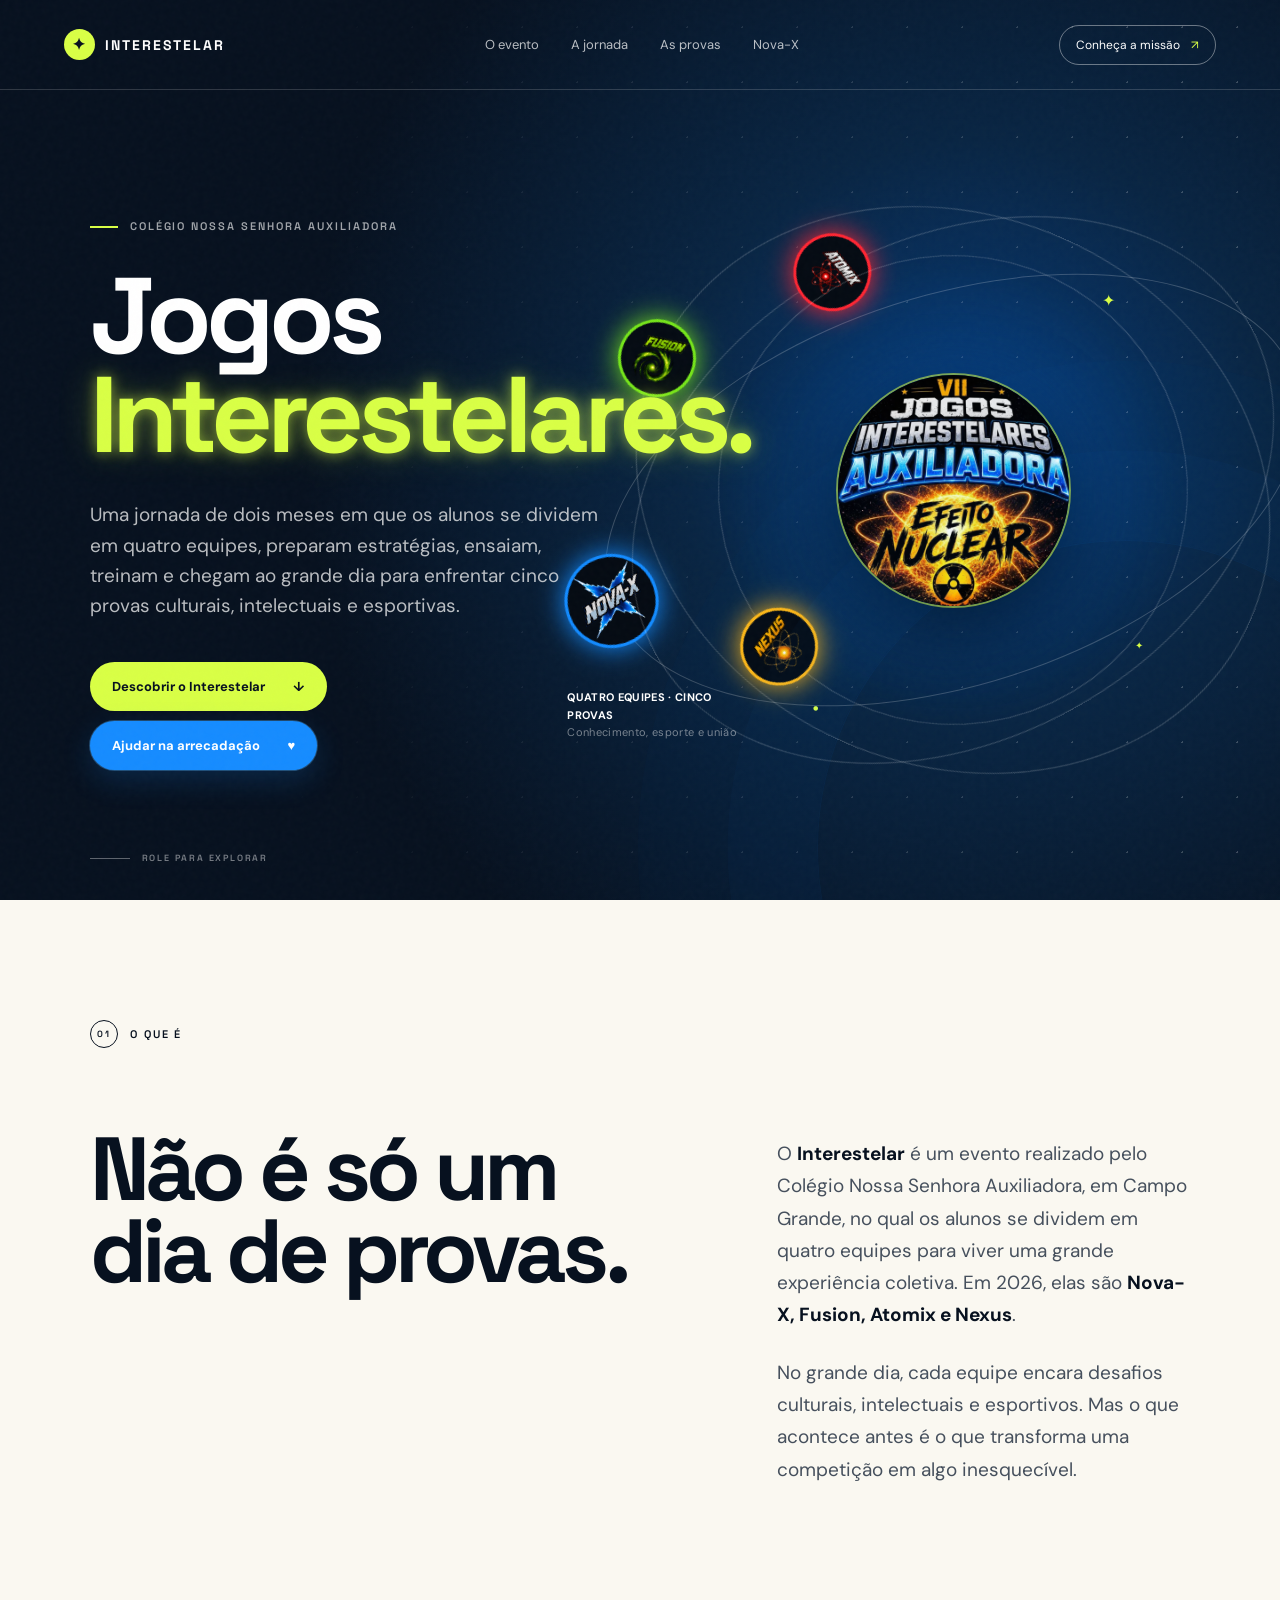
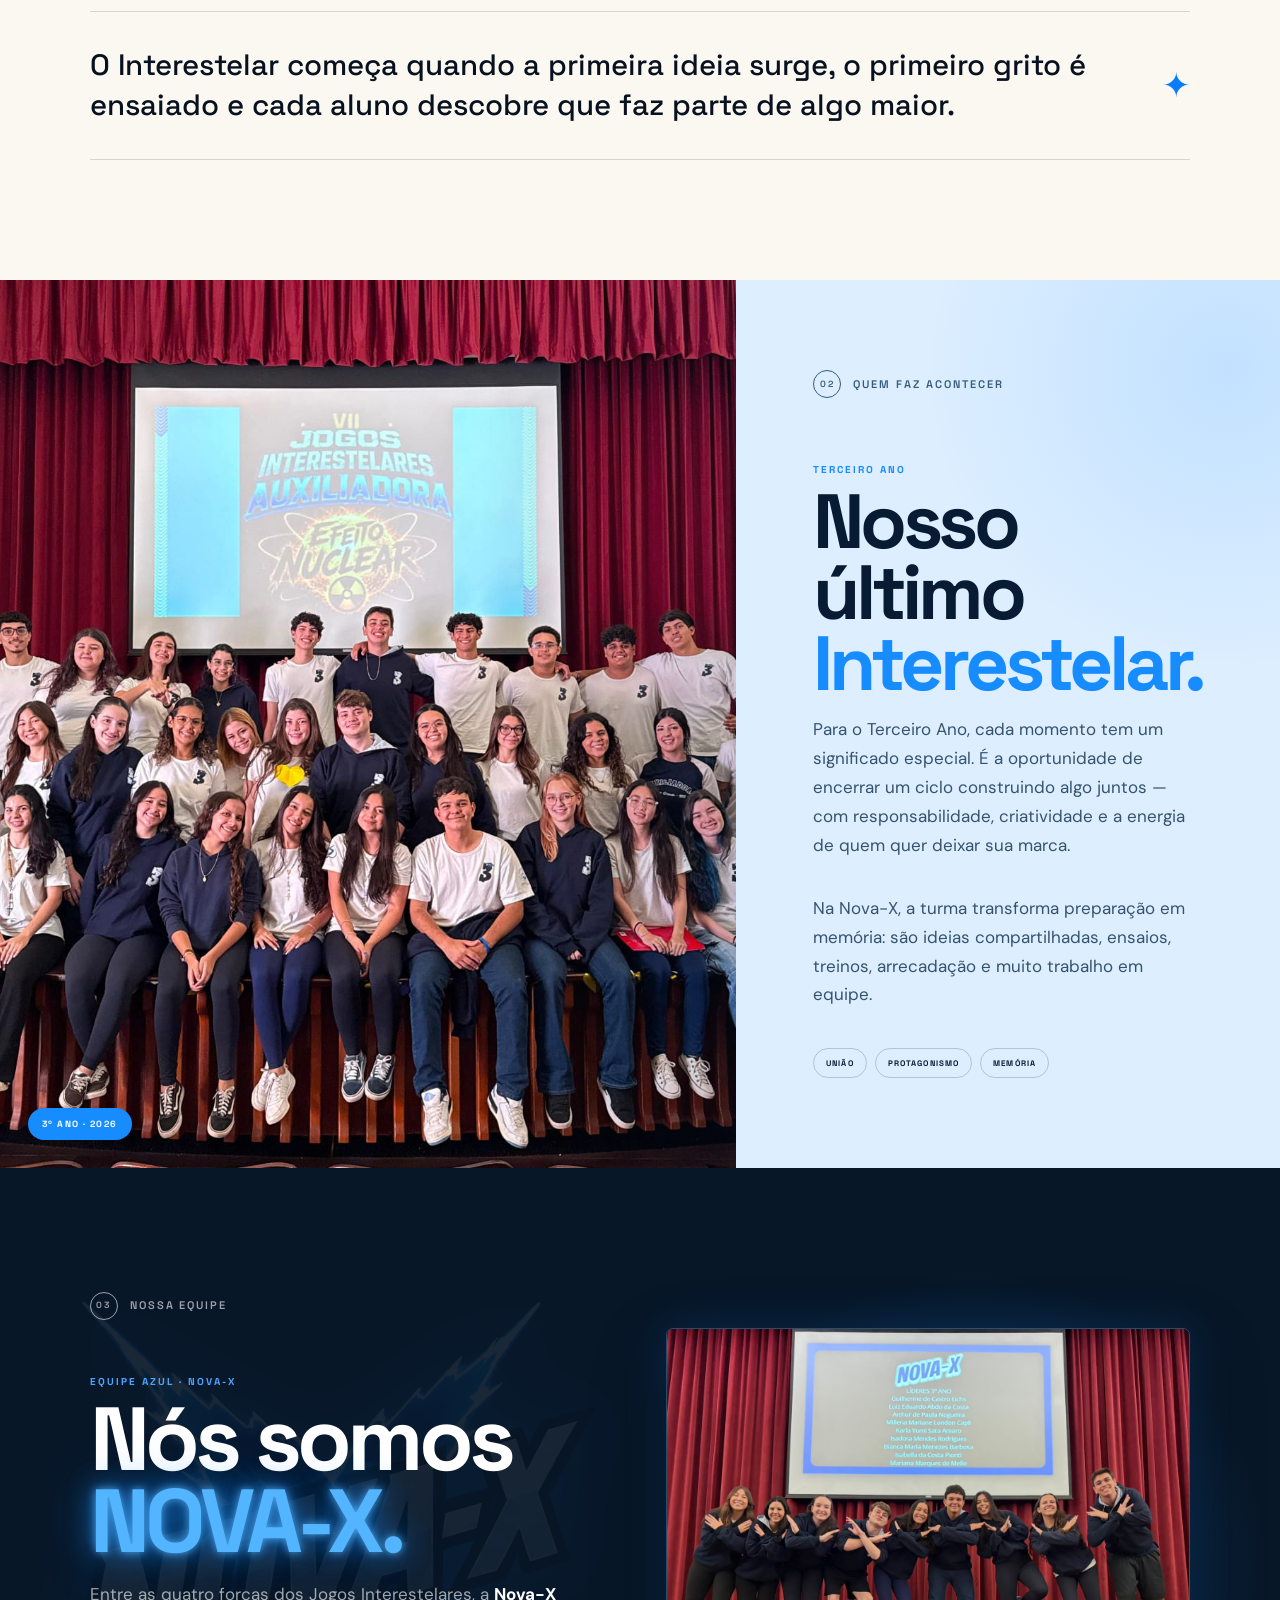
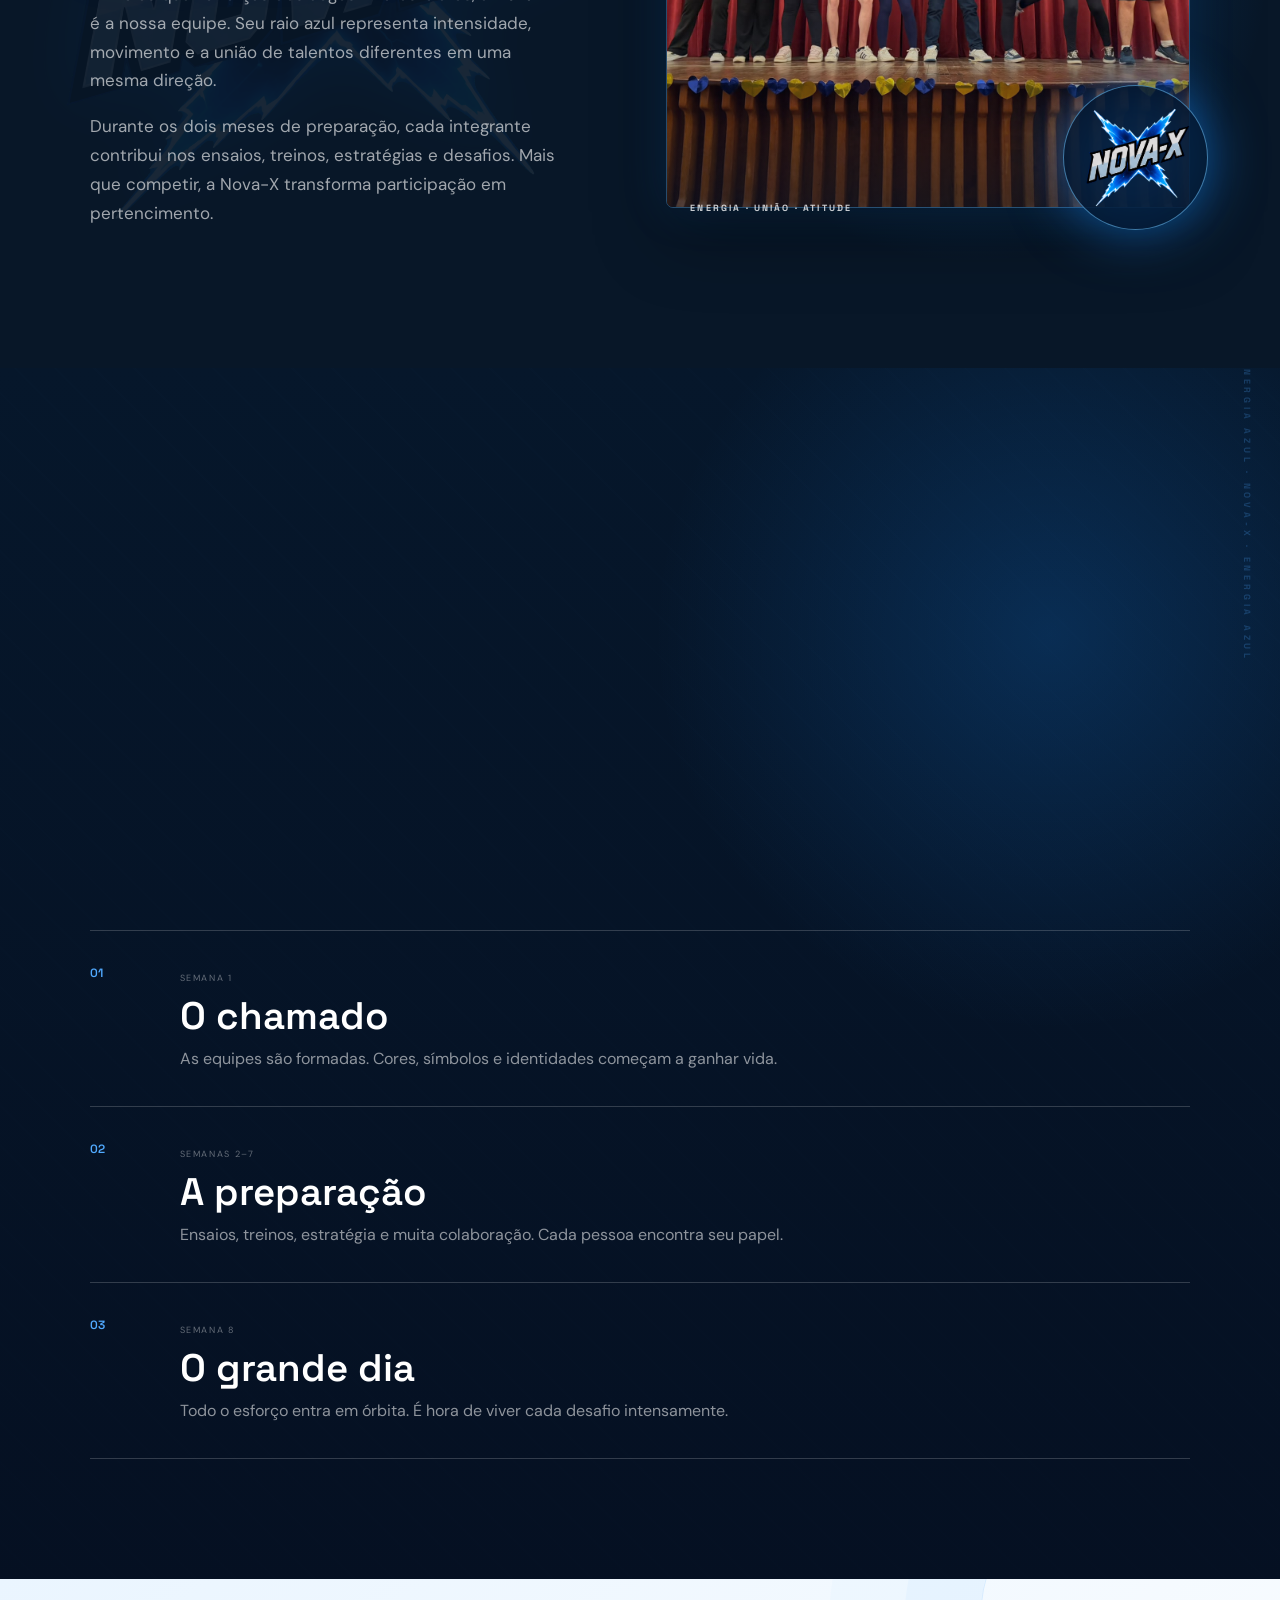
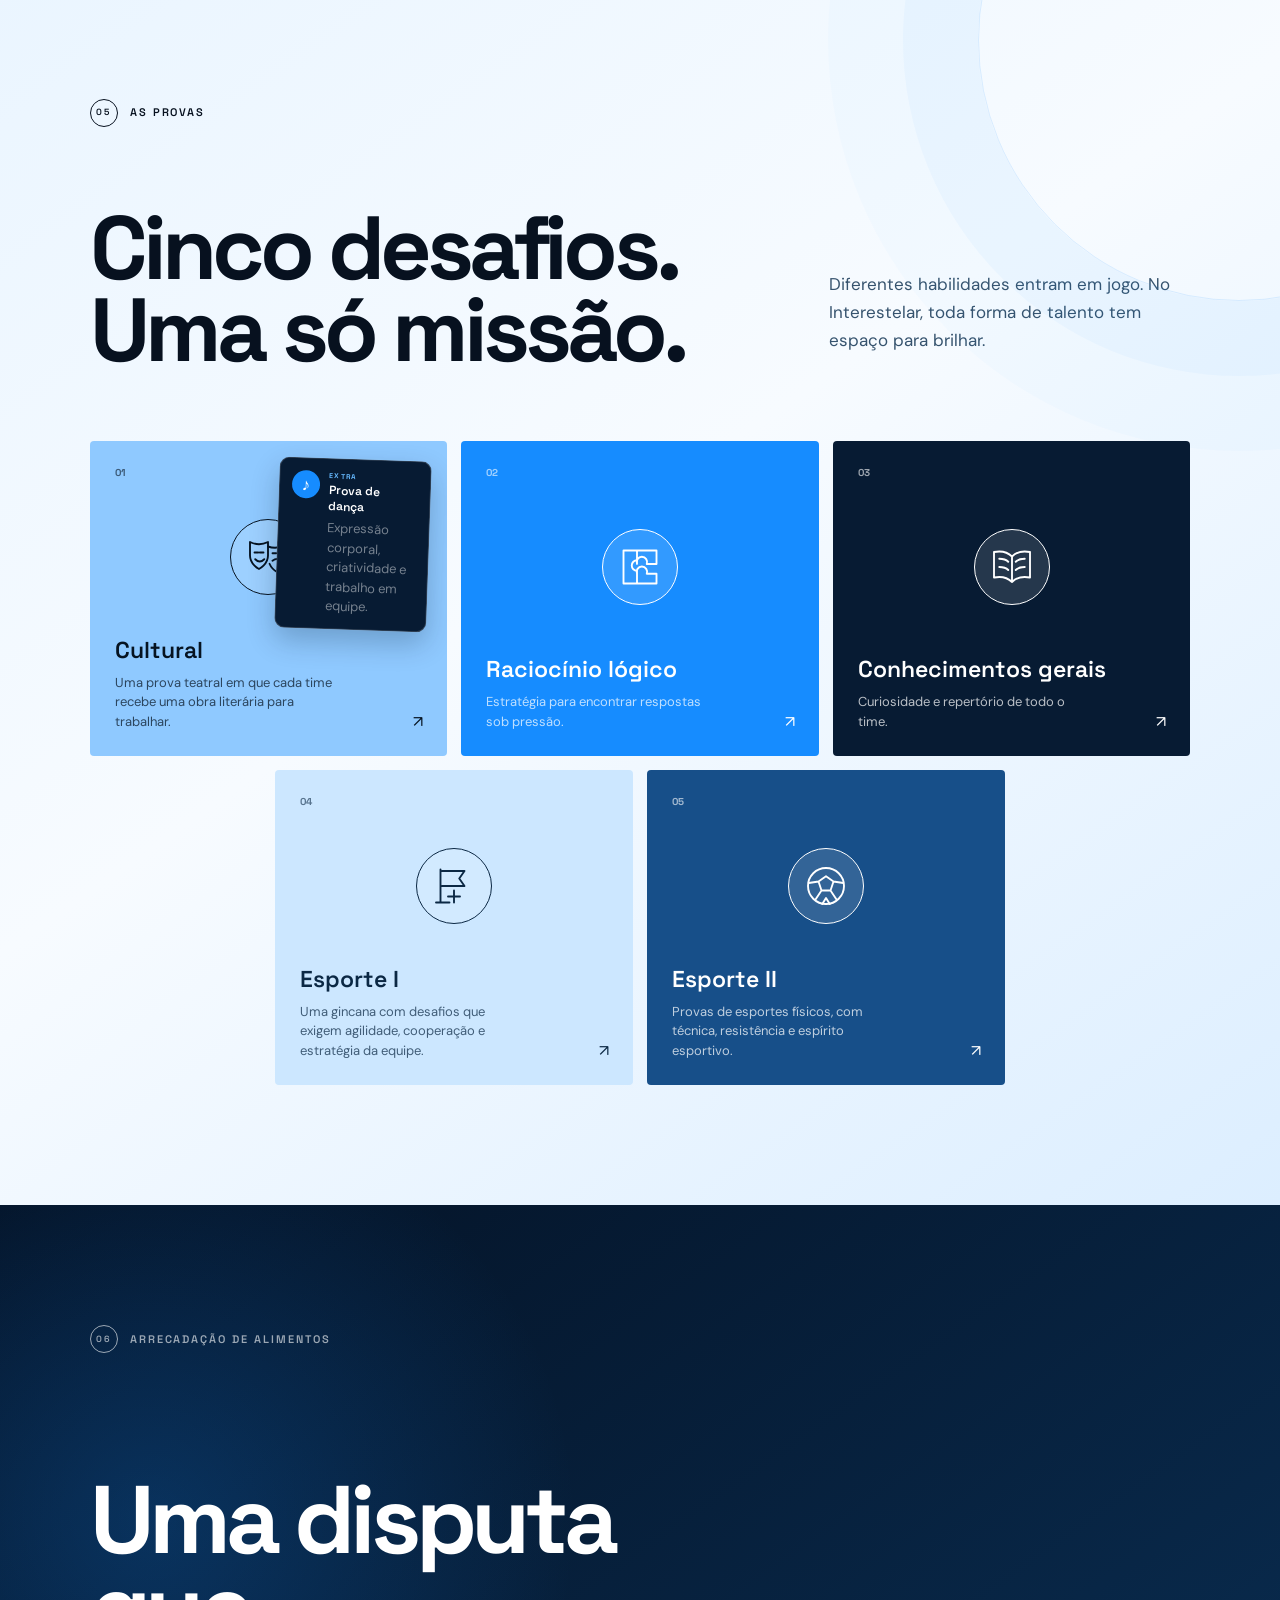
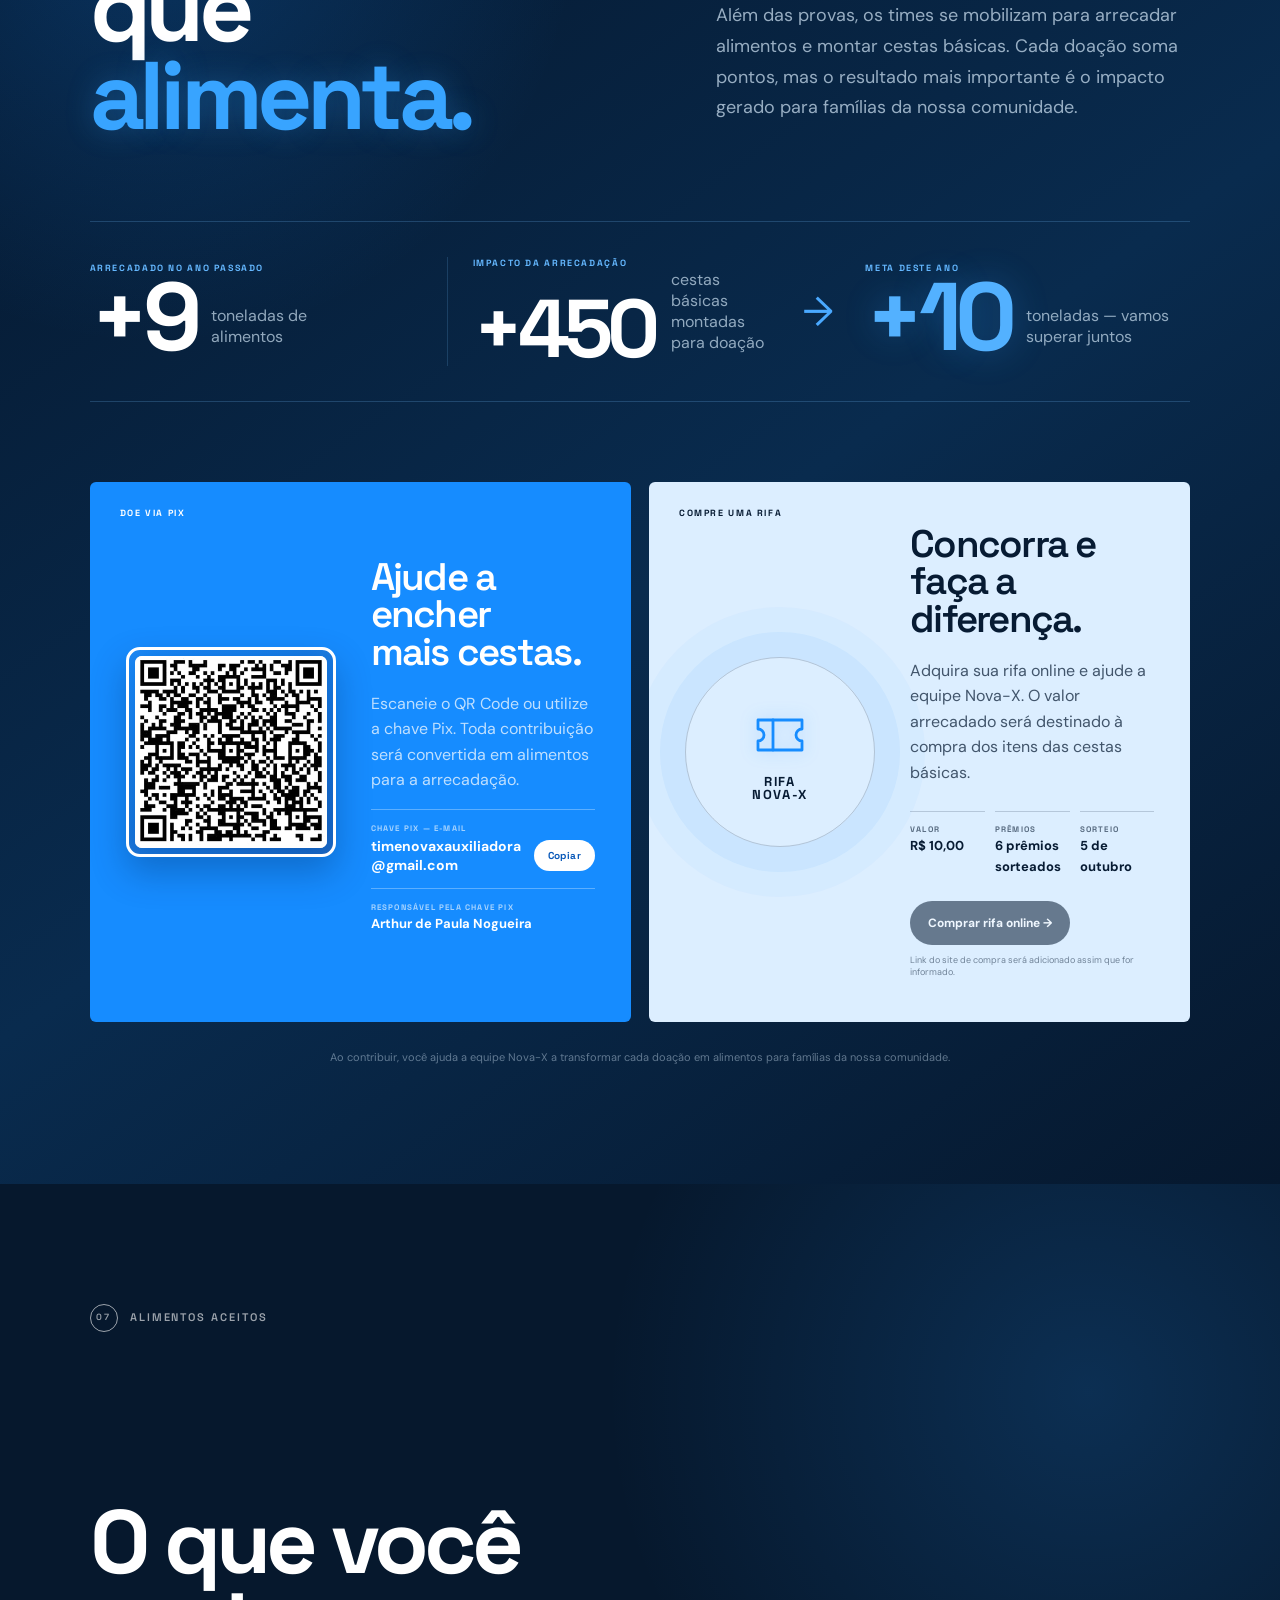
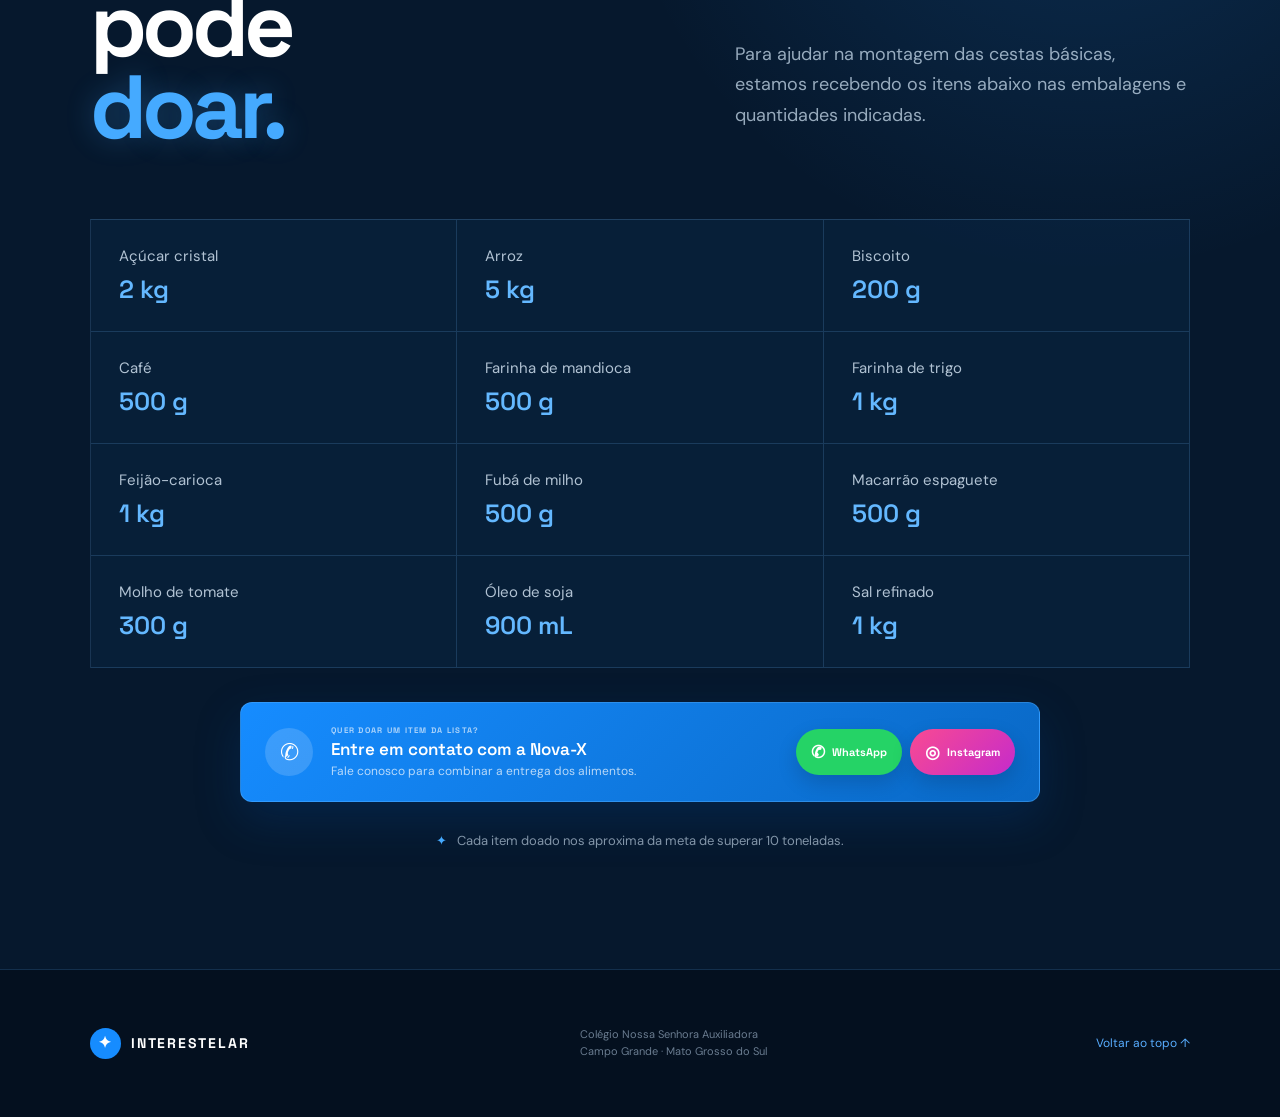
==== index.html @ 5f763f15 "Aplicar fundo cinza à imagem de compartilhamento Nova-X" ====
<!doctype html>
<html lang="pt-BR">
<head>
  <meta charset="UTF-8">
  <meta name="viewport" content="width=device-width, initial-scale=1.0">
  <meta name="theme-color" content="#07111f">
  <meta name="description" content="Conheça o Interestelar, a experiência que movimenta o Colégio Nossa Senhora Auxiliadora durante dois meses de preparação, união e desafios.">
  <meta property="og:type" content="website">
  <meta property="og:locale" content="pt_BR">
  <meta property="og:title" content="Interestelar — Mais que uma competição">
  <meta property="og:description" content="Conheça o Interestelar e acompanhe a equipe Nova-X nos Jogos Interestelares Auxiliadora.">
  <meta property="og:url" content="https://guilhermelichs-tech.github.io/interestelar/">
  <meta property="og:image" content="https://guilhermelichs-tech.github.io/interestelar/nova-x-share.png?v=20260814-39">
  <meta property="og:image:secure_url" content="https://guilhermelichs-tech.github.io/interestelar/nova-x-share.png?v=20260814-39">
  <meta property="og:image:type" content="image/png">
  <meta property="og:image:width" content="1254">
  <meta property="og:image:height" content="1254">
  <meta property="og:image:alt" content="Símbolo azul da equipe Nova-X">
  <meta name="twitter:card" content="summary">
  <meta name="twitter:title" content="Interestelar — Nova-X">
  <meta name="twitter:description" content="Conheça o Interestelar e acompanhe a equipe Nova-X.">
  <meta name="twitter:image" content="https://guilhermelichs-tech.github.io/interestelar/nova-x-share.png?v=20260814-39">
  <title>Interestelar — Mais que uma competição</title>
  <link rel="icon" type="image/png" href="nova-x-share.png?v=20260814-39">
  <link rel="apple-touch-icon" href="nova-x-share.png?v=20260814-39">
  <link rel="preconnect" href="https://fonts.googleapis.com">
  <link rel="preconnect" href="https://fonts.gstatic.com" crossorigin>
  <link href="https://fonts.googleapis.com/css2?family=DM+Sans:wght@400;500;600;700&family=Space+Grotesk:wght@500;600;700&display=swap" rel="stylesheet">
  <link rel="stylesheet" href="styles.css?v=20260814-37">
</head>
<body>
  <div class="noise" aria-hidden="true"></div>
  <header class="site-header">
    <a class="brand" href="#inicio" aria-label="Interestelar — início">
      <span class="brand-mark" aria-hidden="true">✦</span>
      <span>INTERESTELAR</span>
    </a>
    <nav aria-label="Navegação principal">
      <a href="#sobre">O evento</a>
      <a href="#jornada">A jornada</a>
      <a href="#provas">As provas</a>
      <a href="#nova-x">Nova-X</a>
    </nav>
    <a class="header-cta" href="#equipes">Conheça a missão <span>↗</span></a>
  </header>

  <main>
    <section class="hero" id="inicio">
      <div class="hero-copy reveal">
        <p class="eyebrow"><span></span> COLÉGIO NOSSA SENHORA AUXILIADORA</p>
        <h1>Jogos<br><em>Interestelares.</em></h1>
        <p class="hero-lead">Uma jornada de dois meses em que os alunos se dividem em quatro equipes, preparam estratégias, ensaiam, treinam e chegam ao grande dia para enfrentar cinco provas culturais, intelectuais e esportivas.</p>
        <div class="hero-actions">
          <div class="hero-buttons">
            <a class="button button-primary" href="#sobre">Descobrir o Interestelar <span>↓</span></a>
            <a class="button button-donation" href="#equipes">Ajudar na arrecadação <span>♥</span></a>
          </div>
          <p><strong>QUATRO EQUIPES · CINCO PROVAS</strong><br>Conhecimento, esporte e união</p>
        </div>
      </div>

      <div class="hero-visual reveal" aria-label="Logo dos VII Jogos Interestelares e símbolo da equipe Nova-X">
        <div class="logo-halo"></div>
        <div class="team-orbit-line orbit-a"><span class="orbit-team orbit-nova"><img src="nova-x-emblem.png" alt="Nova-X"></span></div>
        <div class="team-orbit-line orbit-b"><span class="orbit-team orbit-fusion"><img src="fusion-emblem.png" alt="Fusion"></span></div>
        <div class="team-orbit-line orbit-c"><span class="orbit-team orbit-atomix"><img src="atomix-emblem.png" alt="Atomix"></span></div>
        <div class="team-orbit-line orbit-d"><span class="orbit-team orbit-nexus"><img src="nexus-emblem.png" alt="Nexus"></span></div>
        <img class="official-logo" src="logo-interestelar-2026.png" alt="VII Jogos Interestelares Auxiliadora — Efeito Nuclear">
        <span class="spark spark-a">✦</span><span class="spark spark-b">·</span><span class="spark spark-c">✦</span>
      </div>

      <div class="scroll-note" aria-hidden="true"><span></span> ROLE PARA EXPLORAR</div>
    </section>

    <section class="intro section" id="sobre">
      <div class="section-kicker reveal"><span>01</span> O QUE É</div>
      <div class="intro-grid">
        <h2 class="reveal">Não é só um<br>dia de provas.</h2>
        <div class="intro-copy reveal">
          <p>O <strong>Interestelar</strong> é um evento realizado pelo Colégio Nossa Senhora Auxiliadora, em Campo Grande, no qual os alunos se dividem em quatro equipes para viver uma grande experiência coletiva. Em 2026, elas são <strong>Nova-X, Fusion, Atomix e Nexus</strong>.</p>
          <p>No grande dia, cada equipe encara desafios culturais, intelectuais e esportivos. Mas o que acontece antes é o que transforma uma competição em algo inesquecível.</p>
        </div>
      </div>
      <div class="manifesto reveal">
        <p>O Interestelar começa quando a primeira ideia surge, o primeiro grito é ensaiado e cada aluno descobre que faz parte de algo maior.</p>
        <span>✦</span>
      </div>
    </section>

    <section class="senior-class" id="terceiro-ano">
      <div class="class-photo reveal">
        <img src="terceiro-ano-interestelar.png" alt="Turma do Terceiro Ano reunida no lançamento dos VII Jogos Interestelares">
        <span class="photo-index">3º ANO · 2026</span>
      </div>
      <div class="class-copy reveal">
        <div class="section-kicker"><span>02</span> QUEM FAZ ACONTECER</div>
        <p class="class-label">TERCEIRO ANO</p>
        <h2>Nosso último<br><em>Interestelar.</em></h2>
        <p>Para o Terceiro Ano, cada momento tem um significado especial. É a oportunidade de encerrar um ciclo construindo algo juntos — com responsabilidade, criatividade e a energia de quem quer deixar sua marca.</p>
        <p>Na Nova-X, a turma transforma preparação em memória: são ideias compartilhadas, ensaios, treinos, arrecadação e muito trabalho em equipe.</p>
        <div class="class-values"><span>UNIÃO</span><span>PROTAGONISMO</span><span>MEMÓRIA</span></div>
      </div>
    </section>

    <section class="nova-feature section" id="nova-x">
      <div class="nova-feature-copy reveal">
        <div class="section-kicker light"><span>03</span> NOSSA EQUIPE</div>
        <p class="nova-label">EQUIPE AZUL · NOVA-X</p>
        <h2>Nós somos<br><em>NOVA-X.</em></h2>
        <p>Entre as quatro forças dos Jogos Interestelares, a <strong>Nova-X</strong> é a nossa equipe. Seu raio azul representa intensidade, movimento e a união de talentos diferentes em uma mesma direção.</p>
        <p>Durante os dois meses de preparação, cada integrante contribui nos ensaios, treinos, estratégias e desafios. Mais que competir, a Nova-X transforma participação em pertencimento.</p>
      </div>
      <div class="nova-feature-art reveal" aria-label="Líderes da equipe Nova-X">
        <div class="nova-team-photo">
          <img src="nova-x-lideres.png" alt="Líderes do Terceiro Ano da equipe Nova-X reunidos no palco">
        </div>
        <img class="nova-photo-emblem" src="nova-x-emblem.png" alt="Emblema da Nova-X">
        <span>ENERGIA · UNIÃO · ATITUDE</span>
      </div>
    </section>

    <section class="journey section" id="jornada">
      <div class="section-kicker light reveal"><span>04</span> A JORNADA</div>
      <div class="journey-head reveal">
        <h2>Dois meses.<br><em>Mil possibilidades.</em></h2>
        <p>A preparação é parte da experiência. Cada etapa aproxima a equipe, revela talentos e constrói a energia que toma conta do colégio.</p>
      </div>
      <div class="timeline reveal">
        <article>
          <span class="timeline-number">01</span>
          <div><small>SEMANA 1</small><h3>O chamado</h3><p>As equipes são formadas. Cores, símbolos e identidades começam a ganhar vida.</p></div>
        </article>
        <article>
          <span class="timeline-number">02</span>
          <div><small>SEMANAS 2–7</small><h3>A preparação</h3><p>Ensaios, treinos, estratégia e muita colaboração. Cada pessoa encontra seu papel.</p></div>
        </article>
        <article>
          <span class="timeline-number">03</span>
          <div><small>SEMANA 8</small><h3>O grande dia</h3><p>Todo o esforço entra em órbita. É hora de viver cada desafio intensamente.</p></div>
        </article>
      </div>
    </section>

    <section class="challenges section" id="provas">
      <div class="section-kicker reveal"><span>05</span> AS PROVAS</div>
      <div class="challenges-head reveal">
        <h2>Cinco desafios.<br>Uma só missão.</h2>
        <p>Diferentes habilidades entram em jogo. No Interestelar, toda forma de talento tem espaço para brilhar.</p>
      </div>
      <div class="challenge-grid">
        <article class="challenge-card card-cultural reveal"><span class="card-index">01</span><div class="dance-pop"><span aria-hidden="true">♪</span><div><small>EXTRA</small><strong>Prova de dança</strong><p>Expressão corporal, criatividade e trabalho em equipe.</p></div></div><div class="card-icon" aria-hidden="true"><svg viewBox="0 0 64 64"><path d="M8 12c8 4 16 4 24 0v18c0 12-12 18-12 18S8 42 8 30V12Z"/><path d="M32 18c8 3 16 2 24-2v18c0 12-12 18-12 18s-7-4-10-11"/><path d="M14 26h5m7 0h-5m-6 9c4 4 8 4 12 0m11-8h5m7-2h-5m-7 12c4-3 8-3 12 0"/></svg></div><h3>Cultural</h3><p>Uma prova teatral em que cada time recebe uma obra literária para trabalhar.</p><span class="card-arrow">↗</span></article>
        <article class="challenge-card card-logic reveal"><span class="card-index">02</span><div class="card-icon" aria-hidden="true"><svg viewBox="0 0 64 64"><path d="M10 10h18v13a7 7 0 1 0 0 14v17H10V10Zm18 0h26v18H41a7 7 0 1 0-13 0V10Zm0 44V41a7 7 0 1 1 13 0h13v13H28Z"/></svg></div><h3>Raciocínio lógico</h3><p>Estratégia para encontrar respostas sob pressão.</p><span class="card-arrow">↗</span></article>
        <article class="challenge-card card-knowledge reveal"><span class="card-index">03</span><div class="card-icon" aria-hidden="true"><svg viewBox="0 0 64 64"><path d="M8 12c10-2 18 0 24 6v34c-6-6-14-8-24-6V12Zm48 0c-10-2-18 0-24 6v34c6-6 14-8 24-6V12Z"/><path d="M15 21c5 0 9 1 12 4m-12 7c5 0 9 1 12 4m22-15c-5 0-9 1-12 4m12 7c-5 0-9 1-12 4"/></svg></div><h3>Conhecimentos gerais</h3><p>Curiosidade e repertório de todo o time.</p><span class="card-arrow">↗</span></article>
        <article class="challenge-card card-sport reveal"><span class="card-index">04</span><div class="card-icon" aria-hidden="true"><svg viewBox="0 0 64 64"><path d="M14 54V10m2 2h30l-7 10 7 10H16M8 54h18"/><path d="M32 38v16m-8-8h16"/></svg></div><h3>Esporte I</h3><p>Uma gincana com desafios que exigem agilidade, cooperação e estratégia da equipe.</p><span class="card-arrow">↗</span></article>
        <article class="challenge-card card-sport-two reveal"><span class="card-index">05</span><div class="card-icon" aria-hidden="true"><svg viewBox="0 0 64 64"><circle cx="32" cy="32" r="24"/><path d="m32 19 10 7-4 12H26l-4-12 10-7Zm-23 9 13-2m20 0 13 2M18 50l8-12m20 12-8-12M27 56l5-8 5 8"/></svg></div><h3>Esporte II</h3><p>Provas de esportes físicos, com técnica, resistência e espírito esportivo.</p><span class="card-arrow">↗</span></article>
      </div>
    </section>

    <section class="donation section" id="equipes">
      <div class="donation-intro reveal">
        <div class="section-kicker light"><span>06</span> ARRECADAÇÃO DE ALIMENTOS</div>
        <h2>Uma disputa<br>que <em>alimenta.</em></h2>
        <p>Além das provas, os times se mobilizam para arrecadar alimentos e montar cestas básicas. Cada doação soma pontos, mas o resultado mais importante é o impacto gerado para famílias da nossa comunidade.</p>
      </div>
      <div class="impact-numbers reveal">
        <article><small>ARRECADADO NO ANO PASSADO</small><strong>+9</strong><span>toneladas de alimentos</span></article>
        <article class="basket-stat"><small>IMPACTO DA ARRECADAÇÃO</small><strong>+450</strong><span>cestas básicas montadas para doação</span></article>
        <div class="impact-arrow">→</div>
        <article class="goal-card"><small>META DESTE ANO</small><strong>+10</strong><span>toneladas — vamos superar juntos</span></article>
      </div>
      <div class="donation-actions">
        <article class="donate-card reveal">
          <div class="action-tag">DOE VIA PIX</div>
          <div class="qr-code-frame" aria-label="QR Code Pix da equipe Nova-X"><div class="qr-code-inner"><img src="qr-code-pix.png?v=20260814-37" alt="QR Code Pix para contribuir com a arrecadação da equipe Nova-X"></div></div>
          <div class="action-copy"><h3>Ajude a encher<br>mais cestas.</h3><p>Escaneie o QR Code ou utilize a chave Pix. Toda contribuição será convertida em alimentos para a arrecadação.</p><div class="data-placeholder pix-key"><small>CHAVE PIX — E-MAIL</small><div class="pix-key-row"><strong>timenovaxauxiliadora@gmail.com</strong><button class="copy-pix-button" type="button" data-pix="timenovaxauxiliadora@gmail.com" aria-label="Copiar chave Pix">Copiar</button></div></div><div class="data-placeholder"><small>RESPONSÁVEL PELA CHAVE PIX</small><strong>Arthur de Paula Nogueira</strong></div></div>
        </article>
        <article class="raffle-card reveal">
          <div class="action-tag">COMPRE UMA RIFA</div>
          <div class="raffle-symbol" aria-label="Ticket da rifa Nova-X"><svg viewBox="0 0 64 64" aria-hidden="true"><path d="M10 17h44v9a6 6 0 0 0 0 12v9H10v-9a6 6 0 0 0 0-12v-9Z"/><path d="M25 17v30m0-23v5m0 6v5"/></svg><span>RIFA<br>NOVA-X</span></div>
          <div class="action-copy"><h3>Concorra e<br>faça a diferença.</h3><p>Adquira sua rifa online e ajude a equipe Nova-X. O valor arrecadado será destinado à compra dos itens das cestas básicas.</p><div class="raffle-details"><div><small>VALOR</small><strong>R$ 10,00</strong></div><div><small>PRÊMIOS</small><strong>6 prêmios sorteados</strong></div><div><small>SORTEIO</small><strong>5 de outubro</strong></div></div><a class="raffle-button" href="#" aria-disabled="true">Comprar rifa online →</a><small class="raffle-link-note">Link do site de compra será adicionado assim que for informado.</small></div>
        </article>
      </div>
      <p class="donation-note reveal">Ao contribuir, você ajuda a equipe Nova-X a transformar cada doação em alimentos para famílias da nossa comunidade.</p>
    </section>

    <section class="accepted-foods section" id="alimentos-aceitos">
      <div class="foods-heading reveal">
        <div class="section-kicker light"><span>07</span> ALIMENTOS ACEITOS</div>
        <h2>O que você pode<br><em>doar.</em></h2>
        <p>Para ajudar na montagem das cestas básicas, estamos recebendo os itens abaixo nas embalagens e quantidades indicadas.</p>
      </div>
      <div class="foods-list reveal" aria-label="Lista de alimentos aceitos para doação">
        <div><span>Açúcar cristal</span><strong>2 kg</strong></div>
        <div><span>Arroz</span><strong>5 kg</strong></div>
        <div><span>Biscoito</span><strong>200 g</strong></div>
        <div><span>Café</span><strong>500 g</strong></div>
        <div><span>Farinha de mandioca</span><strong>500 g</strong></div>
        <div><span>Farinha de trigo</span><strong>1 kg</strong></div>
        <div><span>Feijão-carioca</span><strong>1 kg</strong></div>
        <div><span>Fubá de milho</span><strong>500 g</strong></div>
        <div><span>Macarrão espaguete</span><strong>500 g</strong></div>
        <div><span>Molho de tomate</span><strong>300 g</strong></div>
        <div><span>Óleo de soja</span><strong>900 mL</strong></div>
        <div><span>Sal refinado</span><strong>1 kg</strong></div>
      </div>
      <aside class="food-contact-pop reveal" aria-label="Contato para doação de alimentos">
        <span class="contact-icon" aria-hidden="true">✆</span>
        <div>
          <small>QUER DOAR UM ITEM DA LISTA?</small>
          <strong>Entre em contato com a Nova-X</strong>
          <p>Fale conosco para combinar a entrega dos alimentos.</p>
        </div>
        <div class="food-contact-buttons">
          <a class="contact-button contact-whatsapp" href="https://wa.me/5567992471088?text=Ol%C3%A1%21%20Gostaria%20de%20combinar%20a%20entrega%20de%20alimentos%20para%20a%20arrecada%C3%A7%C3%A3o%20da%20equipe%20Nova-X." target="_blank" rel="noopener"><span>✆</span> WhatsApp</a>
          <a class="contact-button contact-instagram" href="https://www.instagram.com/time.novax/" target="_blank" rel="noopener"><span>◎</span> Instagram</a>
        </div>
      </aside>
      <p class="foods-note reveal"><span>✦</span> Cada item doado nos aproxima da meta de superar 10 toneladas.</p>
    </section>
  </main>

  <footer>
    <a class="brand" href="#inicio"><span class="brand-mark">✦</span><span>INTERESTELAR</span></a>
    <p>Colégio Nossa Senhora Auxiliadora<br>Campo Grande · Mato Grosso do Sul</p>
    <a href="#inicio">Voltar ao topo ↑</a>
  </footer>

  <script src="script.js?v=20260814-5"></script>
</body>
</html>
---- styles.css ----
:root {
  --ink: #07111f;
  --cream: #f3f0e7;
  --paper: #faf8f1;
  --lime: #d9ff45;
  --blue: #087cff;
  --red: #ff5b4c;
  --violet: #a36cff;
  --line: rgba(7, 17, 31, .15);
}
* { box-sizing: border-box; }
html { scroll-behavior: smooth; }
body { margin: 0; background: var(--paper); color: var(--ink); font-family: "DM Sans", sans-serif; overflow-x: hidden; }
a { color: inherit; text-decoration: none; }
.noise { position: fixed; inset: 0; opacity: .045; pointer-events: none; z-index: 20; background-image: url("data:image/svg+xml,%3Csvg viewBox='0 0 180 180' xmlns='http://www.w3.org/2000/svg'%3E%3Cfilter id='n'%3E%3CfeTurbulence type='fractalNoise' baseFrequency='.9' numOctaves='3' stitchTiles='stitch'/%3E%3C/filter%3E%3Crect width='100%25' height='100%25' filter='url(%23n)' opacity='.5'/%3E%3C/svg%3E"); }

.site-header { position: absolute; z-index: 10; inset: 0 0 auto; height: 90px; padding: 0 5vw; display: flex; align-items: center; justify-content: space-between; border-bottom: 1px solid rgba(255,255,255,.16); color: #fff; }
.brand { display: flex; align-items: center; gap: 10px; font: 700 14px/1 "Space Grotesk"; letter-spacing: .14em; }
.brand-mark { width: 31px; height: 31px; display: grid; place-items: center; border-radius: 50%; background: var(--lime); color: var(--ink); font-size: 16px; }
nav { display: flex; gap: 32px; font-size: 13px; color: rgba(255,255,255,.72); }
nav a, footer a { transition: color .2s; }
nav a:hover { color: var(--lime); }
.header-cta { border: 1px solid rgba(255,255,255,.4); border-radius: 50px; padding: 11px 16px; font-size: 12px; }
.header-cta span { color: var(--lime); margin-left: 8px; }

.hero { min-height: 780px; height: 100svh; background: radial-gradient(circle at 76% 48%, #073a78 0, #092543 27%, var(--ink) 62%); color: #fff; position: relative; display: grid; grid-template-columns: 1.08fr .92fr; padding: 150px 7vw 70px; overflow: hidden; }
.hero::before { content: ""; position: absolute; inset: 0; opacity: .22; background-image: radial-gradient(#fff 1px, transparent 1px); background-size: 55px 55px; mask-image: linear-gradient(to right, transparent 20%, #000); }
.hero::after { content: ""; position: absolute; right: -12vw; bottom: -20vw; width: 48vw; height: 48vw; border: 1px solid rgba(22,140,255,.06); border-radius: 50%; box-shadow: 0 0 0 7vw rgba(22,140,255,.025), 0 0 0 14vw rgba(22,140,255,.015); pointer-events: none; }
.hero-copy { align-self: center; position: relative; z-index: 2; }
.eyebrow, .section-kicker { font: 600 11px/1 "Space Grotesk"; letter-spacing: .18em; display: flex; align-items: center; gap: 12px; }
.eyebrow { color: rgba(255,255,255,.62); }
.eyebrow span { width: 28px; height: 2px; background: var(--lime); }
h1, h2 { font-family: "Space Grotesk", sans-serif; margin: 0; letter-spacing: -.055em; line-height: .92; }
h1 { font-size: clamp(68px, 8.4vw, 132px); margin: 35px 0; }
h1 em, .journey h2 em { color: var(--lime); font-style: normal; }
.hero h1 em { color: var(--lime); text-shadow: 0 0 14px rgba(217,255,69,.55), 0 0 36px rgba(217,255,69,.28); }
.journey h2 em { color: #2698ff; text-shadow: 0 0 14px rgba(38,152,255,.48), 0 0 34px rgba(38,152,255,.22); }
.hero-lead { color: rgba(255,255,255,.72); font-size: 19px; max-width: 520px; line-height: 1.6; }
.hero-actions { display: flex; gap: 28px; align-items: center; margin-top: 40px; }
.hero-buttons { display: flex; flex-wrap: wrap; gap: 10px; }.button-donation { background: #168cff; color: #fff; box-shadow: 0 0 0 1px rgba(89,180,255,.32), 0 10px 30px rgba(22,140,255,.18); transition: transform .2s, box-shadow .2s; }.button-donation:hover { transform: translateY(-3px); box-shadow: 0 0 0 1px rgba(118,197,255,.55), 0 14px 36px rgba(22,140,255,.32); }
.button { display: inline-flex; align-items: center; gap: 28px; border-radius: 50px; padding: 16px 22px; font-size: 13px; font-weight: 700; }
.button-primary { background: var(--lime); color: var(--ink); transition: transform .2s, box-shadow .2s; }
.button-primary:hover { transform: translateY(-3px); box-shadow: 0 14px 35px rgba(217,255,69,.2); }
.hero-actions p { margin: 0; color: rgba(255,255,255,.45); font-size: 11px; line-height: 1.6; letter-spacing: .03em; }
.hero-actions strong { color: #fff; }

.hero-visual { position: relative; min-height: 540px; align-self: center; display: grid; place-items: center; }
.logo-halo { position: absolute; width: 470px; height: 470px; border-radius: 50%; background: radial-gradient(circle, rgba(0,125,255,.38), rgba(0,125,255,.08) 45%, transparent 70%); filter: blur(8px); }
.official-logo { position: relative; z-index: 2; width: 235px; height: 235px; object-fit: cover; border-radius: 50%; filter: drop-shadow(0 20px 35px rgba(0,0,0,.55)); border: 2px solid rgba(217,255,69,.55); }
.team-orbit-line { position: absolute; z-index: 1; left: 50%; top: 50%; border: 1px solid rgba(255,255,255,.2); border-radius: 50%; transform-style: preserve-3d; animation: orbitSpin 16s linear infinite; }
.orbit-a { width: 720px; height: 390px; margin: -195px 0 0 -360px; transform: rotate(-18deg); animation-duration: 17s; }
.orbit-b { width: 650px; height: 550px; margin: -275px 0 0 -325px; transform: rotate(24deg); animation-duration: 21s; animation-direction: reverse; }
.orbit-c { width: 500px; height: 680px; margin: -340px 0 0 -250px; transform: rotate(61deg); animation-duration: 25s; }
.orbit-d { width: 470px; height: 470px; margin: -235px 0 0 -235px; transform: rotate(-42deg); animation-duration: 13s; animation-direction: reverse; }
.orbit-team { position: absolute; left: -39px; top: 50%; width: 78px; height: 78px; margin-top: -39px; border-radius: 50%; overflow: hidden; border: 3px solid currentColor; background: #050b13; box-shadow: 0 0 27px currentColor; animation: counterSpin 16s linear infinite; }
.orbit-team img { width: 100%; height: 100%; object-fit: contain; padding: 4px; }
.orbit-nova { color: #138bff; width: 94px; height: 94px; left: -47px; margin-top: -47px; }.orbit-fusion { color: #75e51b; }.orbit-atomix { color: #ff2633; }.orbit-nexus { color: #ffb817; }
.orbit-b .orbit-team { animation-duration: 21s; animation-direction: reverse; }.orbit-c .orbit-team { animation-duration: 25s; }.orbit-d .orbit-team { animation-duration: 13s; animation-direction: reverse; }
@keyframes orbitSpin { to { rotate: 360deg; } }
@keyframes counterSpin { to { rotate: -360deg; } }
.nova-seal { position: absolute; z-index: 3; right: -12px; bottom: 18px; width: 112px; height: 112px; border-radius: 50%; padding: 9px; background: #05101d; border: 2px solid #168cff; box-shadow: 0 0 42px rgba(22,140,255,.62); display: grid; place-items: center; }
.nova-seal img { width: 78px; height: 78px; object-fit: cover; border-radius: 50%; }
.nova-seal span { position: absolute; bottom: 9px; color: #fff; font: 700 7px/1.1 "Space Grotesk"; letter-spacing: .13em; text-align: center; background: #087cff; padding: 4px 9px; border-radius: 10px; }
.nuclear-badge { position: absolute; z-index: 3; left: -4px; top: 7%; display: flex; align-items: center; gap: 9px; padding: 8px 13px 8px 8px; border: 1px solid rgba(217,255,69,.65); border-radius: 50px; background: rgba(5,16,29,.88); box-shadow: 0 0 28px rgba(217,255,69,.18); color: var(--lime); }
.nuclear-badge b { width: 31px; height: 31px; border-radius: 50%; display: grid; place-items: center; background: var(--lime); color: var(--ink); font-size: 19px; }
.nuclear-badge span { font: 700 7px/1.2 "Space Grotesk"; letter-spacing: .15em; }
.orbit { position: absolute; border: 1px solid rgba(255,255,255,.17); border-radius: 50%; inset: 50%; transform: translate(-50%, -50%) rotate(-22deg); }
.orbit-one { width: 520px; height: 260px; }
.orbit-two { width: 430px; height: 430px; transform: translate(-50%, -50%) rotate(25deg); }
.orbit-three { width: 330px; height: 520px; transform: translate(-50%, -50%) rotate(58deg); }
.orbit-four { width: 250px; height: 250px; transform: translate(-50%, -50%) rotate(-48deg); }
.planet { position: absolute; top: 50%; left: -24px; transform: translateY(-50%); width: 48px; height: 48px; display: grid; place-items: center; border-radius: 50%; color: var(--ink); font: 700 10px "Space Grotesk"; box-shadow: 0 0 28px currentColor; }
.planet-yellow { background: var(--lime); }.planet-blue { background: var(--blue); color: white; }.planet-red { background: var(--red); color: white; }.planet-violet { background: var(--violet); color: white; }
.core { position: absolute; left: 50%; top: 50%; transform: translate(-50%,-50%); width: 146px; height: 146px; background: #fff; color: var(--ink); border-radius: 50%; display: flex; flex-direction: column; place-content: center; align-items: center; box-shadow: 0 0 70px rgba(217,255,69,.3); }
.core span { font-size: 30px; color: var(--blue); }.core small { font: 700 14px/1 "Space Grotesk"; letter-spacing: .14em; text-align: center; margin-top: 8px; }
.spark { position: absolute; color: var(--lime); }.spark-a { top: 13%; right: 10%; }.spark-b { bottom: 5%; left: 15%; font-size: 40px; }.spark-c { bottom: 20%; right: 3%; font-size: 10px; }
.scroll-note { position: absolute; bottom: 36px; left: 7vw; font: 600 9px "Space Grotesk"; letter-spacing: .2em; color: rgba(255,255,255,.45); display: flex; align-items: center; gap: 12px; }
.scroll-note span { height: 1px; width: 40px; background: rgba(255,255,255,.35); }

.section { padding: 120px 7vw; }
.section-kicker { margin-bottom: 80px; }.section-kicker span { display: grid; place-items: center; width: 28px; height: 28px; border: 1px solid currentColor; border-radius: 50%; font-size: 9px; }.section-kicker.light { color: rgba(255,255,255,.6); }
.intro-grid { display: grid; grid-template-columns: 1.15fr .85fr; gap: 10vw; align-items: start; }
.intro h2, .challenges h2, .teams h2 { font-size: clamp(54px, 7vw, 104px); }
.intro-copy { font-size: 19px; line-height: 1.7; color: #46505d; padding-top: 10px; }.intro-copy p { margin: 0 0 25px; }.intro-copy strong { color: var(--ink); }
.manifesto { margin-top: 100px; border-top: 1px solid var(--line); border-bottom: 1px solid var(--line); padding: 34px 0; display: flex; justify-content: space-between; gap: 30px; align-items: center; }
.manifesto p { font: 500 clamp(21px,2.3vw,34px)/1.35 "Space Grotesk"; max-width: 1000px; margin: 0; }.manifesto span { color: var(--blue); font-size: 34px; }

.nova-feature { min-height: 720px; background: radial-gradient(circle at 76% 50%, rgba(22,140,255,.3), transparent 28%), #081728; color: #fff; display: grid; grid-template-columns: .95fr 1.05fr; align-items: center; gap: 8vw; overflow: hidden; position: relative; }.nova-feature::before { content: ""; position: absolute; z-index: 0; left: 25%; top: 50%; width: min(52vw,680px); aspect-ratio: 1; background: url("nova-x-emblem.png") center/contain no-repeat; opacity: .065; filter: drop-shadow(0 0 36px rgba(22,140,255,.75)); transform: translate(-50%,-50%) scale(.96); animation: novaBackgroundPulse 3.4s ease-in-out infinite; pointer-events: none; }@keyframes novaBackgroundPulse { 50% { opacity: .12; transform: translate(-50%,-50%) scale(1.035); filter: drop-shadow(0 0 62px rgba(49,161,255,.9)); } }.nova-feature > * { position: relative; z-index: 1; }
.nova-feature .section-kicker { margin-bottom: 55px; }.nova-label { color: #4ca5ff; font: 700 10px "Space Grotesk"; letter-spacing: .2em; }.nova-feature h2 { font-size: clamp(55px,7vw,105px); }.nova-feature h2 em { color: #53b5ff; font-style: normal; text-shadow: 0 0 10px rgba(83,181,255,.9), 0 0 28px rgba(22,140,255,.75), 0 0 58px rgba(22,140,255,.4); animation: novaTitleGlow 2.2s ease-in-out infinite; }@keyframes novaTitleGlow { 50% { color: #91d3ff; text-shadow: 0 0 14px rgba(145,211,255,1), 0 0 38px rgba(22,140,255,.9), 0 0 75px rgba(22,140,255,.55); } }.nova-feature-copy > p:not(.nova-label) { max-width: 590px; color: rgba(255,255,255,.62); font-size: 17px; line-height: 1.7; }.nova-feature-copy strong { color: #fff; }
.nova-feature-art { position: relative; min-height: 560px; display: grid; place-items: center; }.nova-team-photo { position: relative; z-index: 1; width: min(100%,680px); height: 480px; overflow: hidden; border-radius: 7px; border: 1px solid rgba(107,190,255,.32); box-shadow: 0 28px 70px rgba(0,0,0,.34), 0 0 45px rgba(22,140,255,.18); }.nova-team-photo > img { width: 100%; height: 100%; object-fit: cover; object-position: center; transition: transform .7s ease; }.nova-team-photo::after { content: ""; position: absolute; inset: 0; background: linear-gradient(180deg, transparent 58%, rgba(3,20,41,.58)); pointer-events: none; }.nova-feature-art:hover .nova-team-photo > img { transform: scale(1.035); }.nova-photo-emblem { position: absolute; z-index: 3; width: 145px; height: 145px; object-fit: contain; right: -18px; bottom: 18px; padding: 9px; border-radius: 50%; background: rgba(4,24,48,.82); border: 1px solid rgba(111,197,255,.55); filter: drop-shadow(0 0 28px rgba(22,140,255,.68)); }.nova-feature-art > span { position: absolute; z-index: 4; left: 24px; bottom: 34px; color: rgba(255,255,255,.78); font: 700 9px "Space Grotesk"; letter-spacing: .24em; }
.senior-class { display: grid; grid-template-columns: 1.18fr .82fr; min-height: 720px; background: #dceeff; color: #071b33; }.class-photo { position: relative; min-height: 720px; overflow: hidden; }.class-photo::after { content: ""; position: absolute; inset: 0; background: linear-gradient(90deg, transparent 65%, rgba(7,27,51,.18)); pointer-events: none; }.class-photo img { width: 100%; height: 100%; object-fit: cover; object-position: center; transition: transform .8s ease; }.senior-class:hover .class-photo img { transform: scale(1.025); }.photo-index { position: absolute; z-index: 2; left: 28px; bottom: 28px; padding: 10px 14px; border-radius: 30px; background: #168cff; color: #fff; font: 700 9px "Space Grotesk"; letter-spacing: .16em; }.class-copy { padding: 90px 6vw; display: flex; flex-direction: column; justify-content: center; background-image: radial-gradient(circle at 90% 10%, rgba(22,140,255,.13), transparent 32%); }.class-copy .section-kicker { margin-bottom: 55px; color: #365b7c; }.class-label { color: #168cff; font: 700 10px "Space Grotesk"; letter-spacing: .2em; }.class-copy h2 { font-size: clamp(52px,6vw,90px); }.class-copy h2 em { color: #168cff; font-style: normal; }.class-copy > p:not(.class-label) { color: #36536e; font-size: 17px; line-height: 1.7; }.class-values { display: flex; flex-wrap: wrap; gap: 8px; margin-top: 22px; }.class-values span { padding: 9px 12px; border: 1px solid rgba(7,27,51,.2); border-radius: 30px; font: 700 8px "Space Grotesk"; letter-spacing: .14em; }

.journey { background-color: #06172b; color: #fff; position: relative; overflow: hidden; background-image: radial-gradient(circle at 82% 22%, rgba(22,140,255,.2), transparent 28%), linear-gradient(rgba(6,23,43,.95),rgba(5,16,34,.98)), repeating-linear-gradient(45deg, transparent 0 26px, rgba(80,169,255,.14) 26px 28px); }
.journey::after { content: "NOVA-X · ENERGIA AZUL · NOVA-X · ENERGIA AZUL"; position: absolute; right: -155px; top: 100px; transform: rotate(90deg); transform-origin: center; color: rgba(80,169,255,.24); font: 700 9px "Space Grotesk"; letter-spacing: .42em; white-space: nowrap; }
.journey-head { display: grid; grid-template-columns: 1.2fr .8fr; gap: 9vw; align-items: end; }.journey h2 { font-size: clamp(58px,7.5vw,112px); }.journey h2 em { display: block; white-space: nowrap; }.journey-head p { color: rgba(255,255,255,.55); font-size: 18px; line-height: 1.65; max-width: 480px; }
.timeline { margin-top: 90px; border-top: 1px solid rgba(255,255,255,.18); }
.timeline article { display: grid; grid-template-columns: 90px 1fr; border-bottom: 1px solid rgba(255,255,255,.18); padding: 34px 0; transition: padding .25s, background .25s; }
.timeline article:hover { padding-left: 18px; background: linear-gradient(90deg, rgba(22,140,255,.12), transparent); }
.timeline-number { color: #51aaff; font: 600 12px "Space Grotesk"; }.timeline small { color: rgba(255,255,255,.38); font-size: 9px; letter-spacing: .18em; }.timeline h3 { font: 600 clamp(26px,3vw,42px) "Space Grotesk"; margin: 5px 0 7px; }.timeline p { color: rgba(255,255,255,.55); margin: 0; line-height: 1.55; }

.challenges { background: linear-gradient(145deg, #eaf5ff 0%, #f7fbff 46%, #dceeff 100%); position: relative; overflow: hidden; }.challenges::before { content: ""; position: absolute; width: 520px; height: 520px; right: -220px; top: -200px; border: 1px solid rgba(22,140,255,.13); border-radius: 50%; box-shadow: 0 0 0 75px rgba(22,140,255,.035), 0 0 0 150px rgba(22,140,255,.02); }
.challenges-head { display: grid; grid-template-columns: 1.1fr .65fr; gap: 10vw; align-items: end; margin-bottom: 70px; }.challenges-head p { font-size: 17px; line-height: 1.65; color: #36536e; }
.challenge-grid { display: grid; grid-template-columns: repeat(6, 1fr); gap: 14px; }
.challenge-card { min-height: 315px; padding: 25px; border-radius: 4px; position: relative; display: flex; flex-direction: column; grid-column: span 2; transition: transform .25s; overflow: hidden; }
.challenge-card:nth-child(4) { grid-column: 2 / span 2; }.challenge-card:hover { transform: translateY(-7px); }
.card-cultural { background: #8fc9ff; color: #061321; }.card-logic { background: #168cff; color: #fff; }.card-knowledge { background: #071b33; color: #fff; }.card-sport { background: #cce7ff; color: #0b2844; }.card-sport-two { background: #174f89; color: #fff; }
.dance-pop { position: absolute; z-index: 3; top: 18px; right: 18px; width: 152px; padding: 12px; display: flex; gap: 9px; align-items: flex-start; color: #fff; background: #071b33; border: 1px solid rgba(255,255,255,.18); border-radius: 10px; box-shadow: 0 12px 28px rgba(5,25,46,.24); transform: rotate(2deg); transition: transform .25s, box-shadow .25s; }.dance-pop > span { width: 28px; height: 28px; flex: 0 0 28px; display: grid; place-items: center; border-radius: 50%; background: #168cff; font-size: 17px; }.dance-pop small { display: block; color: #66b9ff; font: 700 7px "Space Grotesk"; letter-spacing: .16em; }.dance-pop strong { display: block; margin: 2px 0 4px; font: 600 12px "Space Grotesk"; }.dance-pop p { color: rgba(255,255,255,.62); font-size: 9px; line-height: 1.35; opacity: 1; }.card-cultural:hover .dance-pop { transform: rotate(0) translateY(-3px) scale(1.03); box-shadow: 0 16px 34px rgba(5,25,46,.32); }
.card-index { font: 700 10px "Space Grotesk"; opacity: .6; }.card-icon { margin: auto; width: 76px; height: 76px; display: grid; place-items: center; border: 1px solid currentColor; border-radius: 50%; background: rgba(255,255,255,.12); }.card-icon svg { width: 48px; height: 48px; fill: none; stroke: currentColor; stroke-width: 2.5; stroke-linecap: round; stroke-linejoin: round; }.challenge-card h3 { margin: 0 0 8px; font: 600 23px "Space Grotesk"; }.challenge-card p { margin: 0; font-size: 13px; line-height: 1.5; max-width: 220px; opacity: .72; }.card-arrow { position: absolute; right: 24px; bottom: 24px; }
.challenge-card:hover .card-icon { transform: rotate(-5deg) scale(1.08); box-shadow: 0 0 25px rgba(255,255,255,.2); }.card-icon { transition: transform .25s ease, box-shadow .25s ease; }

.teams { background-color: #07172c; background-image: radial-gradient(circle at 75% 50%, rgba(22,140,255,.25), transparent 34%), linear-gradient(135deg, #07172c, #0b2b4c 58%, #071a32), radial-gradient(circle at 75% 50%, transparent 0 250px, rgba(96,180,255,.1) 251px 253px, transparent 254px); color: #fff; display: grid; grid-template-columns: .9fr 1.1fr; align-items: center; min-height: 720px; overflow: hidden; }.teams-copy p { margin-top: 32px; color: rgba(220,239,255,.68); font-size: 18px; line-height: 1.65; max-width: 530px; }
.team-orbit { min-height: 540px; position: relative; }.rings { position: absolute; inset: 50%; transform: translate(-50%,-50%); width: 430px; height: 430px; border: 1px solid rgba(255,255,255,.15); border-radius: 50%; box-shadow: 0 0 0 70px rgba(255,255,255,.025), 0 0 0 140px rgba(255,255,255,.02); }
.final-core { position: absolute; inset: 50% auto auto 50%; transform: translate(-50%,-50%); width: 210px; height: 210px; border-radius: 50%; background: radial-gradient(circle, #eaffff 0 5%, #50b4ff 6% 10%, #086bd1 11% 19%, rgba(4,24,48,.96) 20% 100%); box-shadow: inset 0 0 30px rgba(74,177,255,.3), 0 0 65px rgba(8,124,255,.52); }
.atom-ring { position: absolute; left: 50%; top: 50%; width: 170px; height: 64px; margin: -32px 0 0 -85px; border: 2px solid rgba(123,202,255,.9); border-radius: 50%; box-shadow: 0 0 12px rgba(69,171,255,.55); }.atom-ring-one { transform: rotate(0deg); }.atom-ring-two { transform: rotate(60deg); }.atom-ring-three { transform: rotate(-60deg); }.atom-nucleus { position: absolute; left: 50%; top: 50%; transform: translate(-50%,-50%); width: 44px; height: 44px; border-radius: 50%; display: grid; place-items: center; background: #e9fbff; color: #087cff; font-size: 20px; box-shadow: 0 0 22px #4db3ff, 0 0 48px rgba(20,144,255,.75); animation: atomGlow 2s ease-in-out infinite; } @keyframes atomGlow { 50% { transform: translate(-50%,-50%) scale(1.14); box-shadow: 0 0 30px #87d2ff, 0 0 65px rgba(20,144,255,.9); } }
.final-orbit { position: absolute; left: 50%; top: 50%; border: 1px solid rgba(255,255,255,.13); border-radius: 50%; animation: finalOrbitSpin 19s linear infinite; pointer-events: none; }
.final-orbit-one { width: 460px; height: 280px; margin: -140px 0 0 -230px; transform: rotate(-18deg); animation-duration: 17s; }.final-orbit-two { width: 390px; height: 460px; margin: -230px 0 0 -195px; transform: rotate(30deg); animation-duration: 23s; animation-direction: reverse; }.final-orbit-three { width: 330px; height: 330px; margin: -165px 0 0 -165px; transform: rotate(58deg); animation-duration: 14s; }.final-orbit-four { width: 500px; height: 390px; margin: -195px 0 0 -250px; transform: rotate(-45deg); animation-duration: 27s; animation-direction: reverse; }
.team-dot { position: absolute; left: -47px; top: 50%; margin-top: -47px; width: 94px; height: 94px; border-radius: 50%; display: flex; justify-content: center; align-items: center; color: white; border: 2px solid rgba(255,255,255,.5); box-shadow: 0 10px 30px rgba(0,0,0,.25); overflow: hidden; pointer-events: auto; animation: finalCounterSpin 19s linear infinite; }.team-dot img { width: 80px; height: 78px; object-fit: contain; transition: width .28s ease, height .28s ease; }.dot-one { background: #087cff; box-shadow: 0 0 35px rgba(8,124,255,.55); animation-duration: 17s; }.dot-two { background: #d91523; animation-duration: 23s; animation-direction: reverse; }.dot-three { background: #e5a411; animation-duration: 14s; }.dot-four { background: #55a90e; animation-duration: 27s; animation-direction: reverse; }
.team-dot { cursor: zoom-in; transition: width .28s ease, height .28s ease, left .28s ease, margin .28s ease, box-shadow .28s ease; }.team-dot:hover { width: 190px; height: 190px; left: -95px; margin-top: -95px; z-index: 12; box-shadow: 0 0 60px currentColor; font-size: 11px; }.team-dot:hover img { width: 155px; height: 145px; }
@keyframes finalOrbitSpin { to { rotate: 360deg; } }
@keyframes finalCounterSpin { to { rotate: -360deg; } }

footer { background: #04101f; color: white; display: flex; align-items: center; justify-content: space-between; padding: 45px 7vw; border-top: 1px solid rgba(82,169,255,.2); } footer .brand-mark { background: #168cff; color: #fff; } footer p { font-size: 11px; line-height: 1.6; color: rgba(207,232,255,.5); } footer > a:last-child { font-size: 12px; color: #58adff; }
.accepted-foods { background: radial-gradient(circle at 85% 15%, rgba(38,151,255,.18), transparent 30%), #06182d; color: #fff; }.foods-heading { display: grid; grid-template-columns: 1.1fr .9fr; gap: 7vw; align-items: end; margin-bottom: 70px; }.foods-heading .section-kicker { grid-column: 1 / -1; }.foods-heading h2 { font-size: clamp(55px,7vw,106px); }.foods-heading h2 em { color: #45aaff; font-style: normal; text-shadow: 0 0 28px rgba(69,170,255,.28); }.foods-heading > p { color: rgba(220,239,255,.68); font-size: 18px; line-height: 1.7; max-width: 560px; }.foods-list { display: grid; grid-template-columns: repeat(3,1fr); border-top: 1px solid rgba(112,189,255,.25); border-left: 1px solid rgba(112,189,255,.18); }.foods-list div { min-height: 112px; padding: 26px 28px; display: flex; flex-direction: column; justify-content: space-between; border-right: 1px solid rgba(112,189,255,.18); border-bottom: 1px solid rgba(112,189,255,.18); background: rgba(9,45,78,.35); transition: background .2s, transform .2s; }.foods-list div:hover { background: rgba(22,140,255,.18); transform: translateY(-3px); }.foods-list span { color: rgba(225,241,255,.78); font-size: 15px; }.foods-list strong { color: #64b8ff; font: 600 25px "Space Grotesk"; }.foods-note { margin: 30px 0 0; color: rgba(220,239,255,.58); font-size: 13px; text-align: center; }.foods-note span { color: #45aaff; margin-right: 7px; }
.food-contact-pop { width: min(100%,800px); margin: 34px auto 0; padding: 22px 24px; display: grid; grid-template-columns: auto 1fr auto; align-items: center; gap: 18px; border: 1px solid rgba(108,190,255,.32); border-radius: 12px; background: linear-gradient(135deg, #168cff, #0968c5); box-shadow: 0 18px 45px rgba(0,64,132,.3); transition: transform .25s, box-shadow .25s; }.food-contact-pop:hover { transform: translateY(-4px); box-shadow: 0 22px 52px rgba(0,91,185,.4); }.contact-icon { width: 48px; height: 48px; display: grid; place-items: center; border-radius: 50%; background: rgba(255,255,255,.16); font-size: 23px; }.food-contact-pop small { display: block; color: rgba(255,255,255,.65); font: 700 8px "Space Grotesk"; letter-spacing: .16em; }.food-contact-pop strong { display: block; margin: 3px 0; font: 600 17px "Space Grotesk"; }.food-contact-pop p { margin: 0; color: rgba(255,255,255,.7); font-size: 12px; }.food-contact-buttons { display: flex; gap: 8px; }.contact-button { display: inline-flex; align-items: center; gap: 7px; padding: 12px 15px; border-radius: 30px; color: #fff; font: 700 11px "Space Grotesk"; white-space: nowrap; box-shadow: 0 8px 20px rgba(0,0,0,.15); transition: transform .2s, box-shadow .2s; }.contact-button:hover { transform: translateY(-3px); box-shadow: 0 12px 25px rgba(0,0,0,.24); }.contact-button span { font-size: 17px; }.contact-whatsapp { background: #25d366; }.contact-instagram { background: linear-gradient(135deg,#f94a92,#c52bcb); }
.donation { background: radial-gradient(circle at 12% 20%, rgba(22,140,255,.22), transparent 25%), linear-gradient(145deg, #041225, #092b4e 58%, #06182e); color: #fff; overflow: hidden; }.donation-intro { display: grid; grid-template-columns: 1.05fr .95fr; gap: 8vw; align-items: end; }.donation-intro .section-kicker { grid-column: 1 / -1; margin-bottom: 20px; }.donation h2 { font-size: clamp(58px,7.5vw,112px); }.donation h2 em { color: #38a4ff; font-style: normal; text-shadow: 0 0 30px rgba(56,164,255,.3); }.donation-intro > p { color: rgba(220,239,255,.68); font-size: 18px; line-height: 1.7; max-width: 570px; }
.impact-numbers { margin: 80px 0; padding: 35px 0; border-top: 1px solid rgba(117,193,255,.22); border-bottom: 1px solid rgba(117,193,255,.22); display: grid; grid-template-columns: 1fr 1fr auto 1fr; align-items: center; gap: 32px; }.impact-numbers article { display: grid; grid-template-columns: auto 1fr; align-items: end; column-gap: 16px; }.impact-numbers small { grid-column: 1 / -1; color: #65b8ff; font: 700 9px "Space Grotesk"; letter-spacing: .18em; }.impact-numbers strong { font: 700 clamp(66px,7.5vw,116px)/.9 "Space Grotesk"; color: #fff; letter-spacing: -.07em; }.impact-numbers span { color: rgba(220,239,255,.65); max-width: 160px; padding-bottom: 13px; }.impact-numbers .goal-card strong { color: #53b1ff; text-shadow: 0 0 35px rgba(50,160,255,.3); }.basket-stat { padding-left: 25px; border-left: 1px solid rgba(117,193,255,.18); }.basket-stat strong { font-size: clamp(58px,6.4vw,100px); }.impact-arrow { font-size: 40px; color: #4aa9ff; }
.donation-actions { display: grid; grid-template-columns: 1fr 1fr; gap: 18px; }.donate-card,.raffle-card { min-height: 540px; padding: 36px; position: relative; display: grid; grid-template-columns: .72fr 1.28fr; gap: 35px; align-items: center; border-radius: 6px; overflow: hidden; }.donate-card { background: #168cff; }.raffle-card { background: #dceeff; color: #071b33; }.action-tag { position: absolute; top: 25px; left: 30px; font: 700 9px "Space Grotesk"; letter-spacing: .18em; }.qr-code-frame { width: 210px; height: 210px; display: grid; place-items: center; border: 3px solid #fff; border-radius: 14px; background: linear-gradient(145deg,#0a7df0,#0757b8); box-shadow: 0 16px 35px rgba(0,45,96,.32), inset 0 0 28px rgba(255,255,255,.12); }.qr-code-inner { width: 160px; height: 160px; position: relative; overflow: hidden; border: 4px solid #fff; border-radius: 7px; background: #fff; }.qr-code-inner img { position: absolute; width: 311px; max-width: none; left: -77px; top: -205px; }.action-copy h3 { margin: 0 0 20px; font: 600 clamp(30px,3vw,48px)/.98 "Space Grotesk"; letter-spacing: -.045em; }.action-copy > p { line-height: 1.6; opacity: .72; }.data-placeholder { border-top: 1px solid rgba(255,255,255,.3); padding: 13px 0; }.data-placeholder small,.raffle-details small { display: block; font: 700 8px "Space Grotesk"; letter-spacing: .15em; opacity: .62; }.data-placeholder strong,.raffle-details strong { font-size: 13px; }.pix-key strong { overflow-wrap: anywhere; font-size: 14px; line-height: 1.35; }.raffle-symbol { width: 190px; height: 190px; border: 1px solid rgba(7,27,51,.2); border-radius: 50%; display: grid; place-content: center; text-align: center; color: #168cff; box-shadow: 0 0 0 25px rgba(22,140,255,.06), 0 0 0 50px rgba(22,140,255,.03); }.raffle-symbol svg { width: 64px; height: 64px; margin: 0 auto 8px; fill: none; stroke: currentColor; stroke-width: 2.8; stroke-linecap: round; stroke-linejoin: round; filter: drop-shadow(0 0 8px rgba(22,140,255,.25)); }.raffle-symbol span { display: block; color: #071b33; font: 700 13px/1 "Space Grotesk"; letter-spacing: .13em; }.raffle-details { display: grid; grid-template-columns: repeat(3,1fr); gap: 10px; margin: 25px 0; }.raffle-details > div { border-top: 1px solid rgba(7,27,51,.18); padding-top: 12px; }.raffle-button { display: inline-flex; padding: 14px 18px; border-radius: 40px; background: #071b33; color: #fff; font-size: 12px; font-weight: 700; opacity: .55; pointer-events: none; }.donation-note { color: rgba(220,239,255,.42); font-size: 11px; text-align: center; margin: 28px 0 0; }
.reveal { opacity: 0; transform: translateY(24px); transition: opacity .7s ease, transform .7s ease; }.reveal.visible { opacity: 1; transform: none; }
.raffle-link-note { display: block; margin-top: 9px; color: rgba(7,27,51,.5); font-size: 9px; line-height: 1.4; }

@media (prefers-reduced-motion: reduce) { html { scroll-behavior: auto; }.reveal { opacity: 1; transform: none; transition: none; }.team-orbit-line, .orbit-team, .final-orbit, .team-dot, .nova-feature::before, .nova-feature h2 em { animation: none; } }
@media (max-width: 900px) {
  .senior-class { grid-template-columns: 1fr; }.class-photo { min-height: 560px; }.class-copy { padding: 80px 7vw; }
  .donation-intro,.donation-actions,.foods-heading { grid-template-columns: 1fr; }.impact-numbers { grid-template-columns: 1fr; }.impact-arrow { transform: rotate(90deg); }.donate-card,.raffle-card { min-height: 470px; }.foods-list { grid-template-columns: repeat(2,1fr); }
  .nova-feature { grid-template-columns: 1fr; }.nova-feature::before { width: 85vw; left: 50%; top: 25%; }
  .site-header nav, .header-cta { display: none; }.hero { height: auto; min-height: 900px; grid-template-columns: 1fr; padding-top: 140px; }.hero-visual { min-height: 480px; margin-top: 20px; }.official-logo { max-width: 470px; }.nova-seal { right: 10%; }.hero-copy { align-self: end; }.intro-grid, .journey-head, .challenges-head, .teams { grid-template-columns: 1fr; }.section-kicker { margin-bottom: 50px; }.intro-copy { margin-top: 45px; }.journey-head p { margin-top: 35px; }.challenges-head p { margin-top: 30px; }.challenge-grid { grid-template-columns: 1fr 1fr; }.challenge-card, .challenge-card:nth-child(4) { grid-column: auto; }.challenge-card:last-child { grid-column: 1 / -1; }.teams { padding-top: 110px; }.team-orbit { margin-top: 30px; }
}
@media (max-width: 580px) {
  .hero-buttons { flex-direction: column; width: 100%; }.hero-buttons .button { justify-content: space-between; width: 100%; }
  .class-photo { min-height: 390px; }.class-copy { padding: 70px 6vw; }
  .donate-card,.raffle-card { grid-template-columns: 1fr; padding: 70px 25px 28px; }.qr-code-frame { width: 175px; height: 175px; margin: auto; }.qr-code-inner { width: 132px; height: 132px; }.qr-code-inner img { width: 254px; left: -62px; top: -167px; }.raffle-symbol { width: 155px; height: 155px; margin: auto; }.raffle-details { grid-template-columns: 1fr; }.impact-numbers article { grid-template-columns: 1fr; }.impact-numbers span { padding: 8px 0 0; }.food-contact-pop { grid-template-columns: auto 1fr; padding: 18px; }.food-contact-buttons { grid-column: 1 / -1; width: 100%; }.contact-button { flex: 1; justify-content: center; }
  .nova-feature-art { min-height: 390px; }.nova-team-photo { height: 360px; }.nova-photo-emblem { width: 105px; height: 105px; right: -8px; bottom: 12px; }.nova-feature-art > span { left: 16px; bottom: 25px; letter-spacing: .13em; }
  .nuclear-badge { left: -7px; top: 2%; transform: scale(.82); }
  .site-header { height: 75px; }.hero { padding: 115px 6vw 45px; min-height: 900px; }.hero h1 { font-size: 54px; }.hero-lead { font-size: 16px; }.hero-actions { align-items: flex-start; flex-direction: column; }.hero-visual { min-height: 360px; margin: 10px 0 0; transform: scale(.72); }.official-logo { width: 210px; height: 210px; }.logo-halo { width: 330px; height: 330px; }.nova-seal { width: 90px; height: 90px; right: -35px; bottom: 0; }.nova-seal img { width: 56px; height: 56px; }.scroll-note { display:none; }.section { padding: 85px 6vw; }.intro h2, .challenges h2, .teams h2, .journey h2 { font-size: 47px; }.intro-copy { font-size: 17px; }.manifesto { margin-top: 65px; }.challenge-grid { grid-template-columns: 1fr; }.challenge-card, .challenge-card:nth-child(4), .challenge-card:last-child { grid-column: auto; min-height: 285px; }.dance-pop { width: 145px; top: 14px; right: 14px; }.timeline article { grid-template-columns: 55px 1fr; }.team-orbit { transform: scale(.7); margin: -30px -90px; }.teams { min-height: 900px; }.foods-heading { margin-bottom: 42px; }.foods-list { grid-template-columns: 1fr; }.foods-list div { min-height: 88px; padding: 20px; } footer { flex-direction: column; align-items: flex-start; gap: 25px; }
}
@media (max-width: 580px) {
  .hero-visual { min-height: 410px; transform: none; width: 100%; }
  .official-logo { width: 245px; height: 245px; }
  .logo-halo { width: 350px; height: 350px; }
  .orbit-a { width: 430px; height: 250px; margin: -125px 0 0 -215px; }
  .orbit-b { width: 390px; height: 330px; margin: -165px 0 0 -195px; }
  .orbit-c { width: 305px; height: 410px; margin: -205px 0 0 -152.5px; }
  .orbit-d { width: 340px; height: 340px; margin: -170px 0 0 -170px; }
  .orbit-team { width: 58px; height: 58px; left: -29px; margin-top: -29px; border-width: 2px; }
  .orbit-nova { width: 68px; height: 68px; left: -34px; margin-top: -34px; }
  .journey h2 em { font-size: .78em; }
  .impact-numbers article { justify-items: center; text-align: center; }
  .impact-numbers small { text-align: center; }
  .impact-numbers span { max-width: 220px; text-align: center; }
  .impact-numbers .basket-stat { padding-left: 0; border-left: 0; }
  .impact-arrow { justify-self: center; }
}

/* QR branco sobre o cartão azul, inspirado no visual enviado. */
.qr-code-frame { justify-self: center; margin-inline: auto; }
.qr-code-inner { width: 192px; height: 192px; background: #fff; border: 0; }
.qr-code-inner img { position: static; display: block; width: 100%; height: 100%; max-width: none; object-fit: contain; filter: none; mix-blend-mode: normal; transform: none; }
.pix-key-row { display: flex; align-items: center; gap: 10px; margin-top: 4px; }
.pix-key-row strong { flex: 1; min-width: 0; }
.copy-pix-button { flex: 0 0 auto; border: 1px solid rgba(255,255,255,.65); border-radius: 999px; padding: 8px 13px; background: #fff; color: #0757b8; font: 700 10px "Space Grotesk"; letter-spacing: .04em; cursor: pointer; transition: transform .2s ease, background .2s ease; }
.copy-pix-button:hover { transform: translateY(-1px); background: #e7f4ff; }
.copy-pix-button.copied { background: #071b33; border-color: #071b33; color: #fff; }
@media (max-width: 580px) {
  .qr-code-inner { width: 159px; height: 159px; }
  .qr-code-inner img { width: 100%; height: 100%; }
  .pix-key-row { align-items: flex-start; }
  .copy-pix-button { padding: 8px 12px; }
}

.orbit-team { cursor: pointer; pointer-events: auto; transition: width .28s ease, height .28s ease, left .28s ease, margin-top .28s ease, box-shadow .28s ease; }
.orbit-team:focus-visible { outline: 3px solid #fff; outline-offset: 5px; }
.orbit-team.is-expanded { z-index: 25; width: 140px; height: 140px; left: -70px; margin-top: -70px; background: #02070d; box-shadow: 0 0 18px #fff, 0 0 55px currentColor; }
@media (max-width: 580px) {
  .orbit-team.is-expanded { width: 116px; height: 116px; left: -58px; margin-top: -58px; }
}
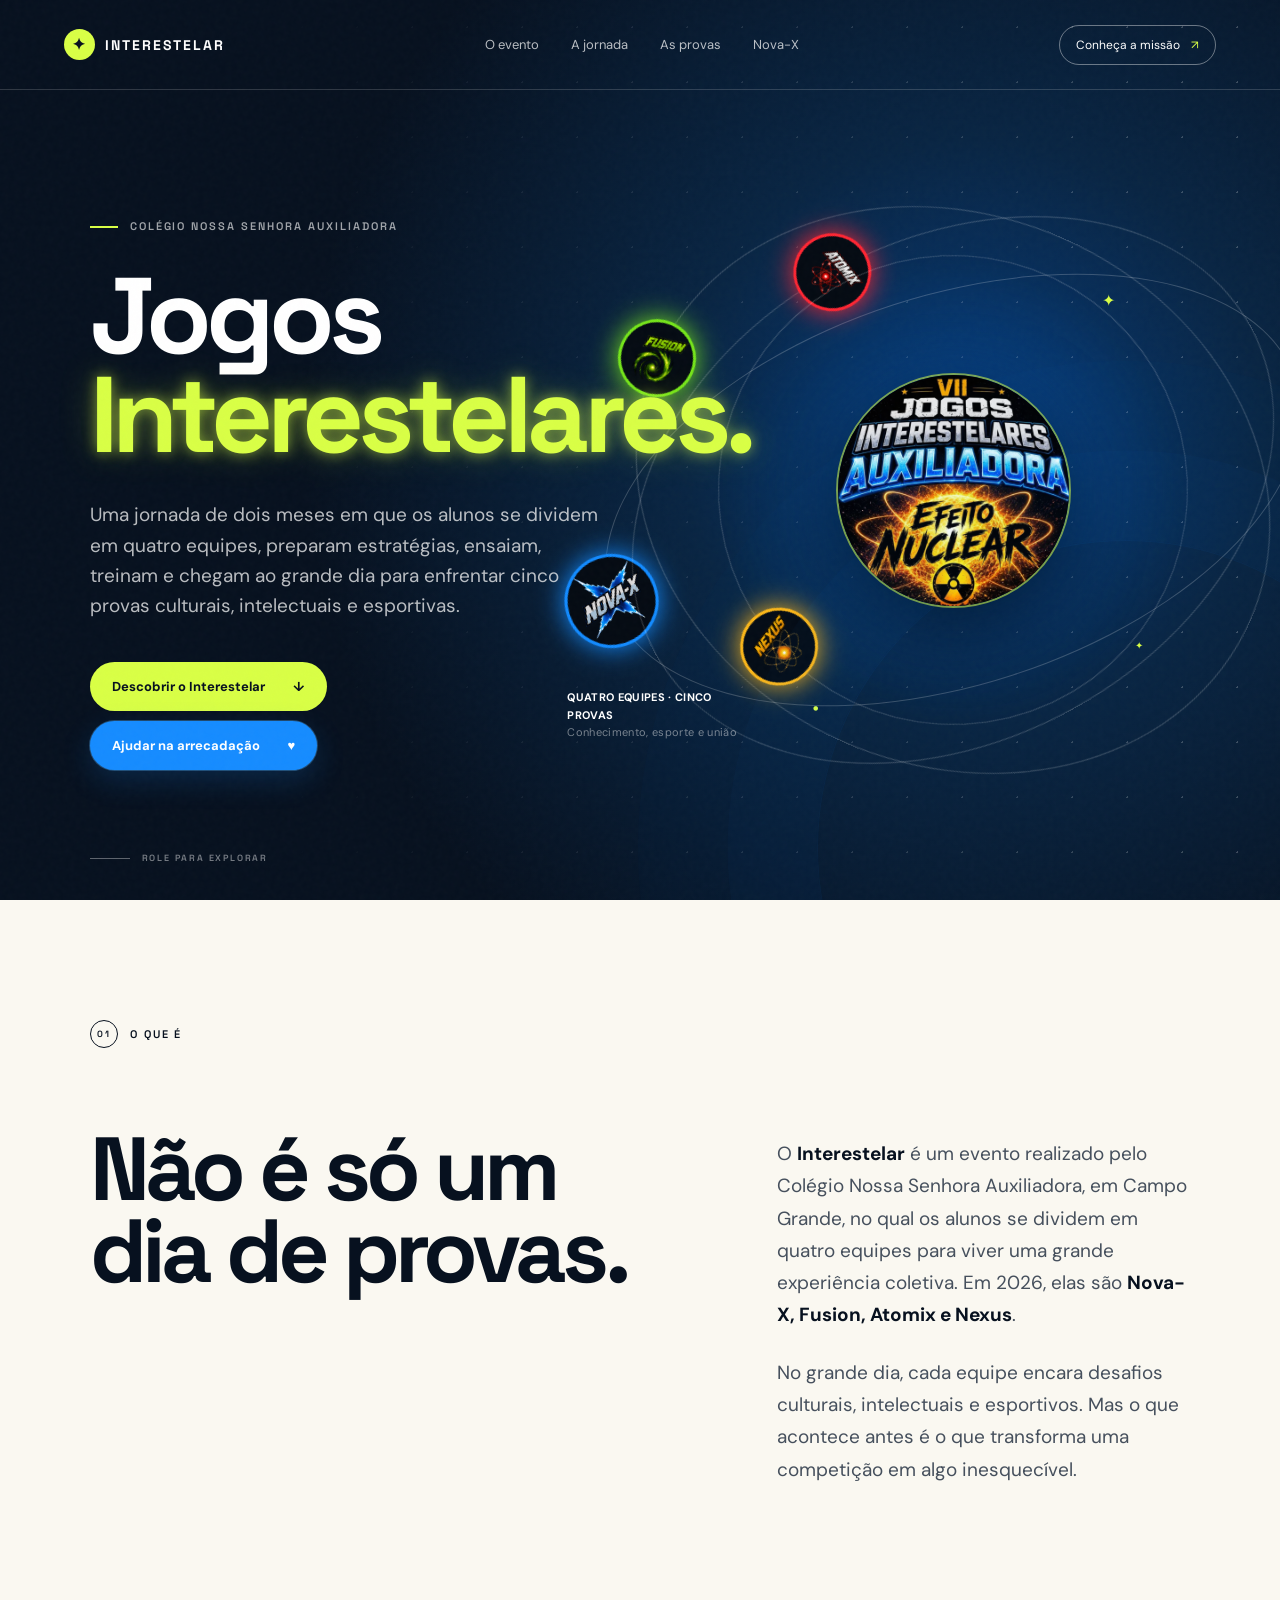
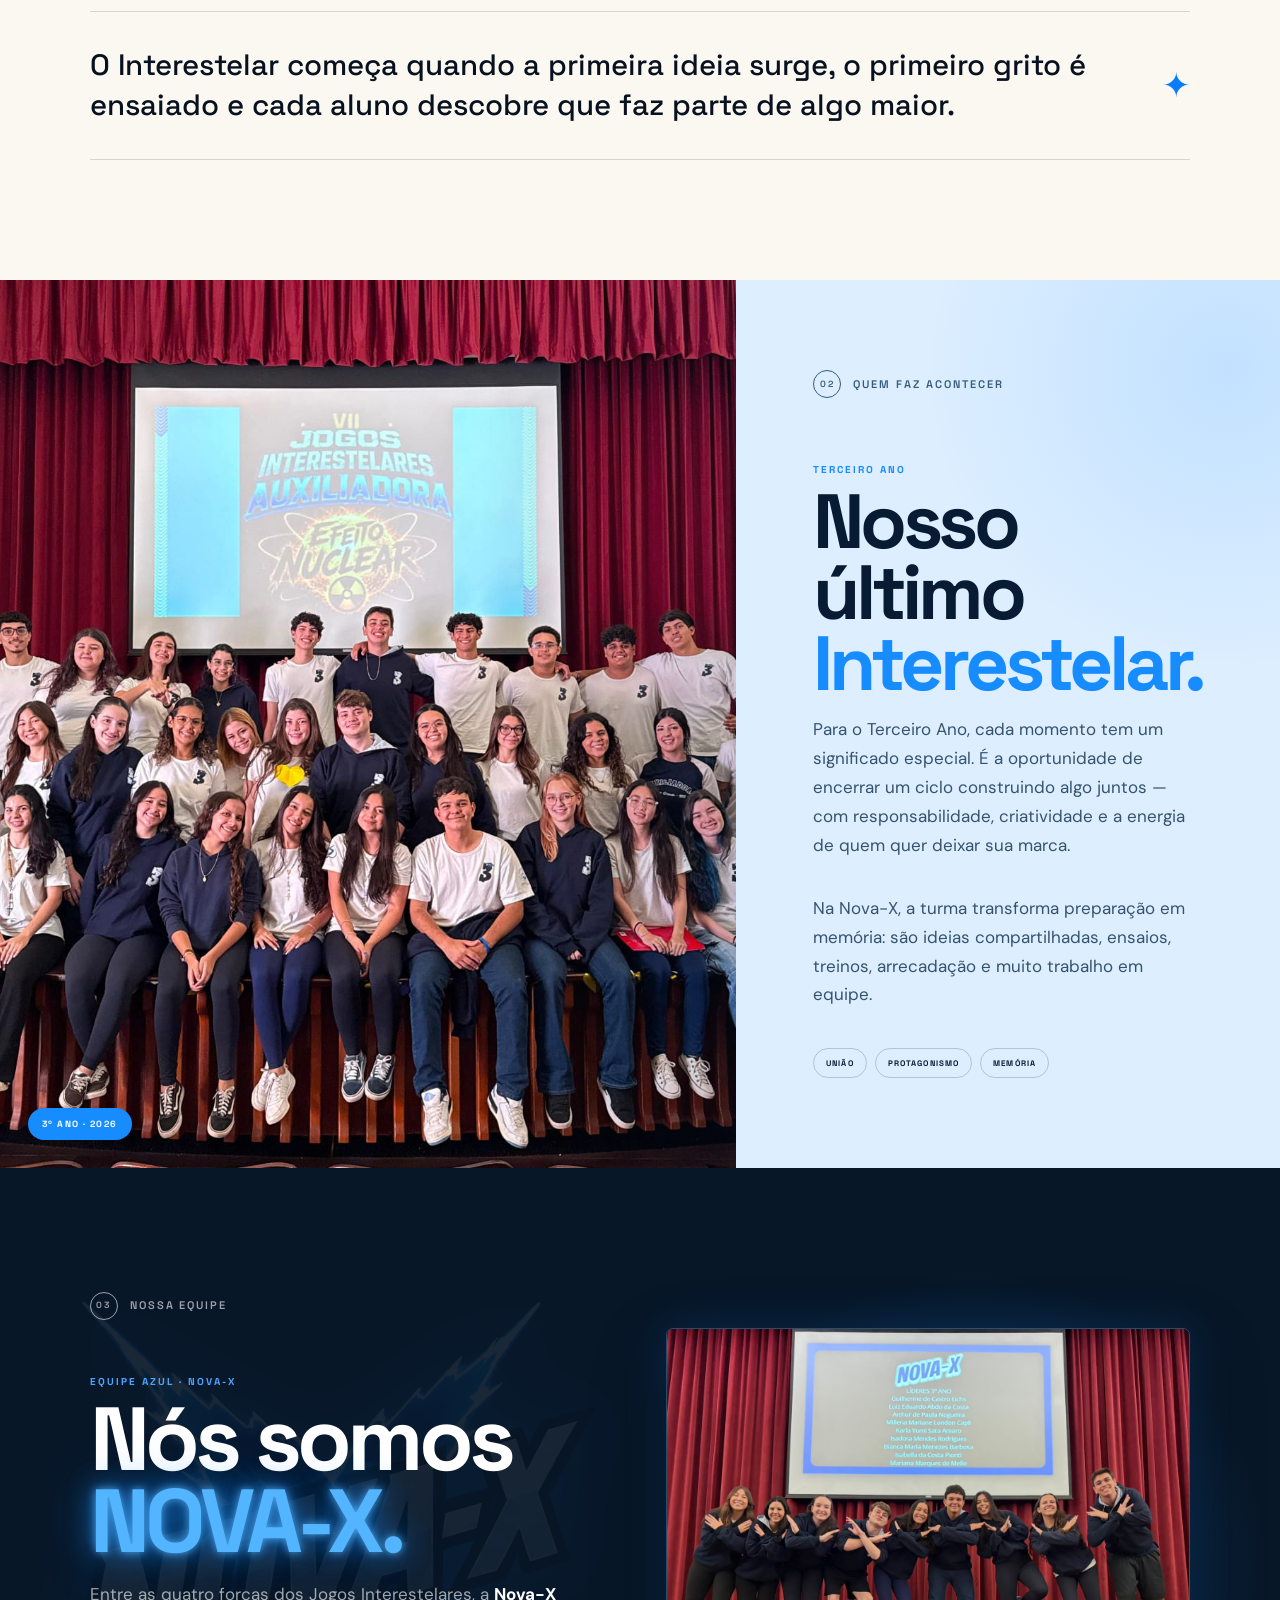
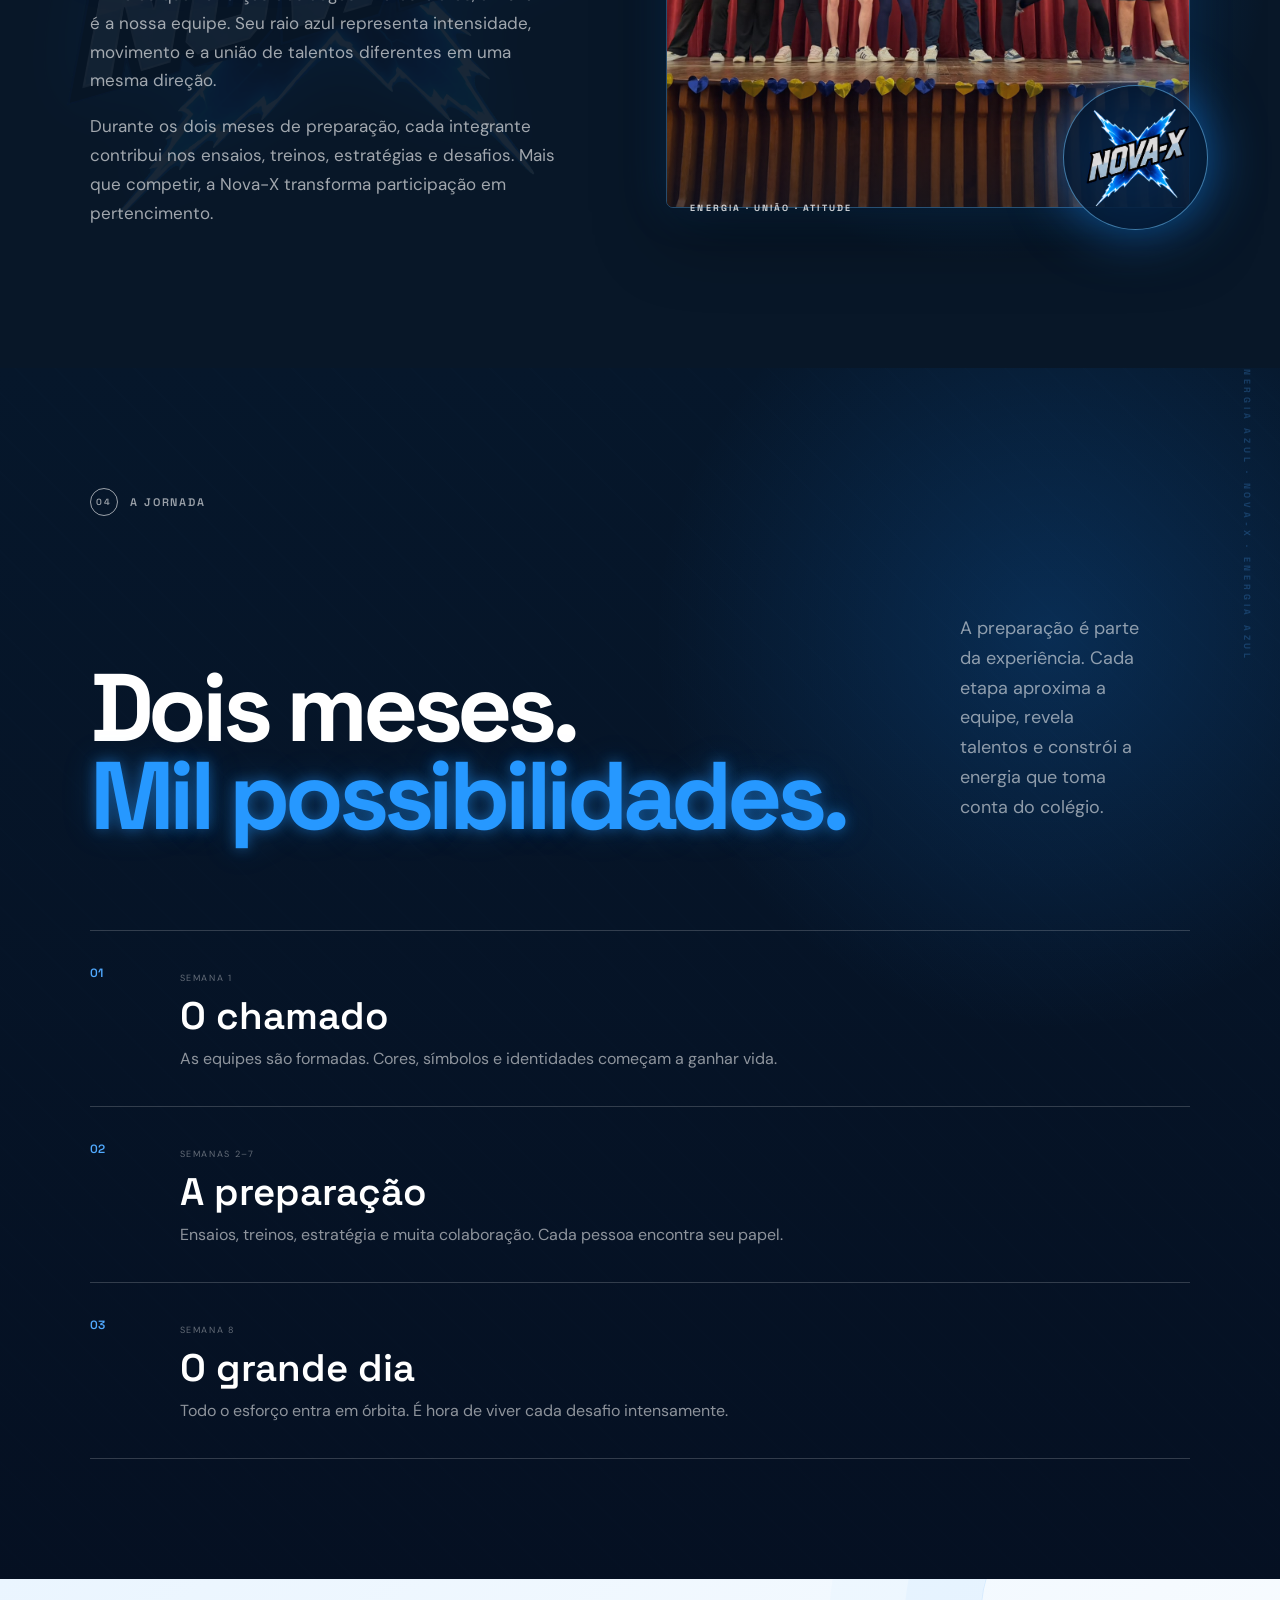
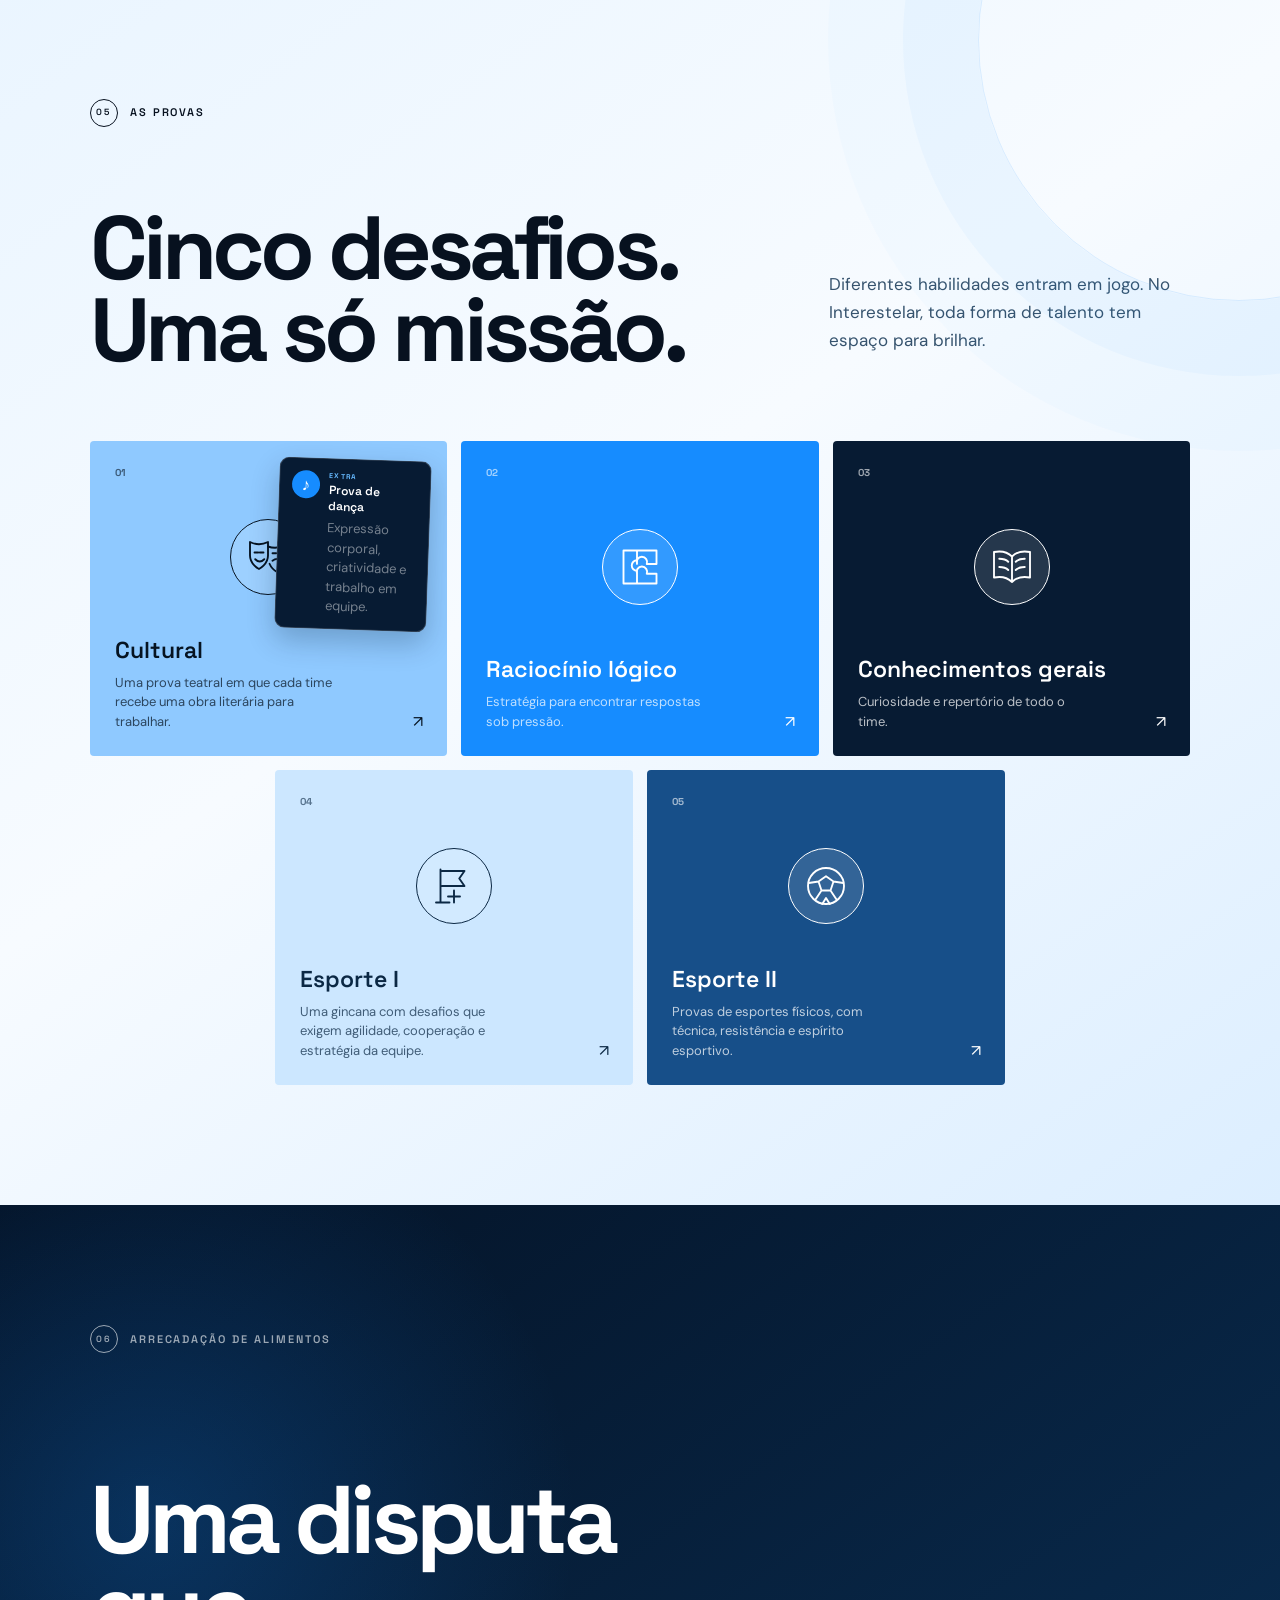
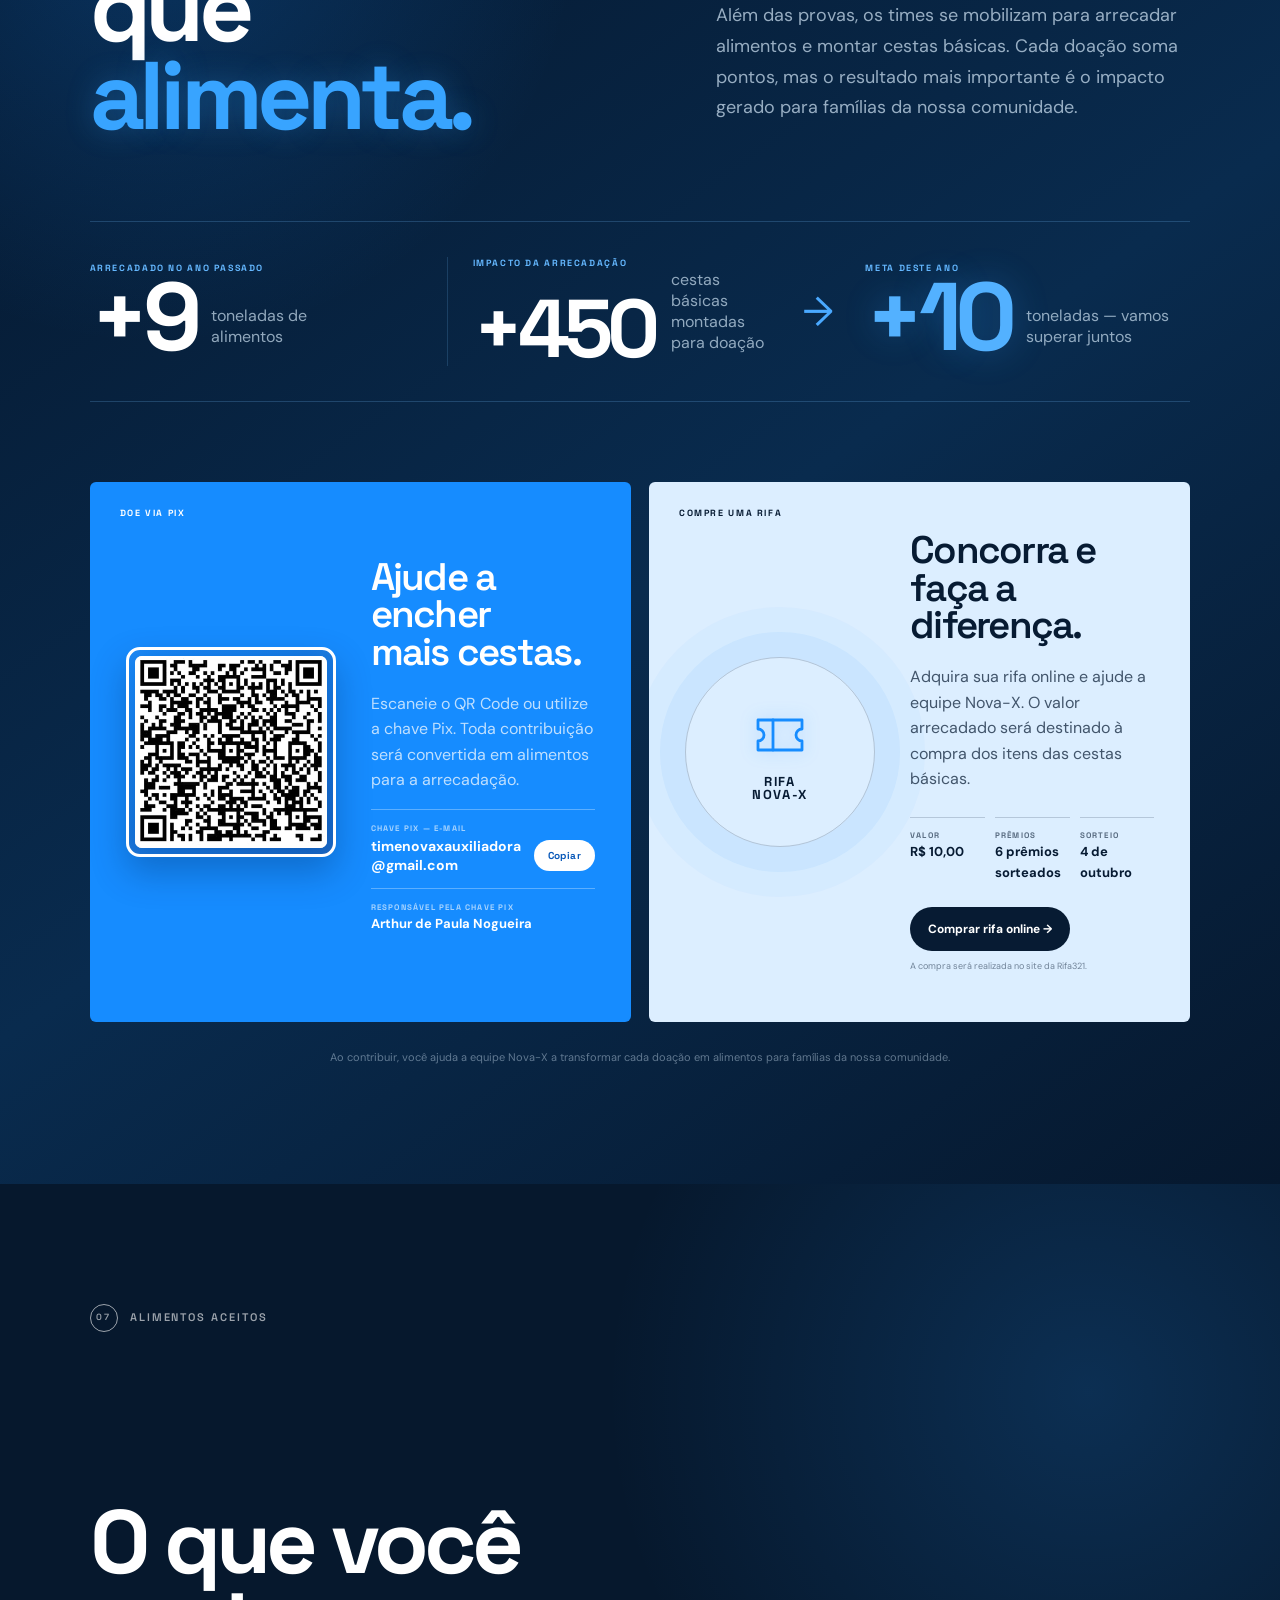
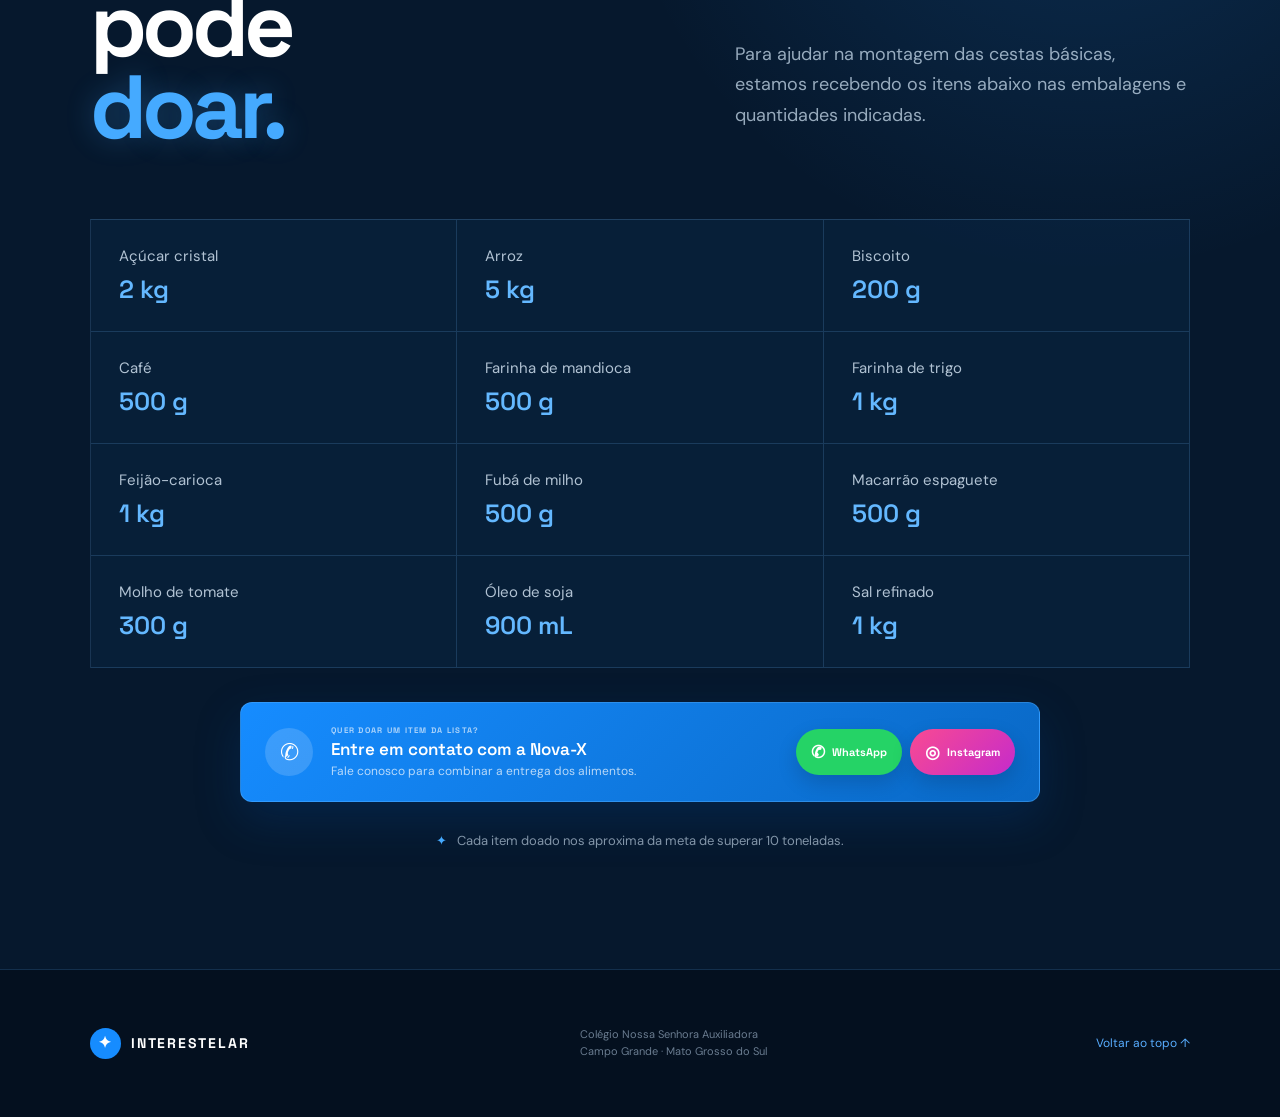
==== commit d21cb8f7: "Ativar link da rifa e corrigir data do sorteio" ====
--- a/index.html
+++ b/index.html
@@ -26,7 +26,7 @@
   <link rel="preconnect" href="https://fonts.googleapis.com">
   <link rel="preconnect" href="https://fonts.gstatic.com" crossorigin>
   <link href="https://fonts.googleapis.com/css2?family=DM+Sans:wght@400;500;600;700&family=Space+Grotesk:wght@500;600;700&display=swap" rel="stylesheet">
-  <link rel="stylesheet" href="styles.css?v=20260814-37">
+  <link rel="stylesheet" href="styles.css?v=20260815-40">
 </head>
 <body>
   <div class="noise" aria-hidden="true"></div>
@@ -177,7 +177,7 @@
         <article class="raffle-card reveal">
           <div class="action-tag">COMPRE UMA RIFA</div>
           <div class="raffle-symbol" aria-label="Ticket da rifa Nova-X"><svg viewBox="0 0 64 64" aria-hidden="true"><path d="M10 17h44v9a6 6 0 0 0 0 12v9H10v-9a6 6 0 0 0 0-12v-9Z"/><path d="M25 17v30m0-23v5m0 6v5"/></svg><span>RIFA<br>NOVA-X</span></div>
-          <div class="action-copy"><h3>Concorra e<br>faça a diferença.</h3><p>Adquira sua rifa online e ajude a equipe Nova-X. O valor arrecadado será destinado à compra dos itens das cestas básicas.</p><div class="raffle-details"><div><small>VALOR</small><strong>R$ 10,00</strong></div><div><small>PRÊMIOS</small><strong>6 prêmios sorteados</strong></div><div><small>SORTEIO</small><strong>5 de outubro</strong></div></div><a class="raffle-button" href="#" aria-disabled="true">Comprar rifa online →</a><small class="raffle-link-note">Link do site de compra será adicionado assim que for informado.</small></div>
+          <div class="action-copy"><h3>Concorra e<br>faça a diferença.</h3><p>Adquira sua rifa online e ajude a equipe Nova-X. O valor arrecadado será destinado à compra dos itens das cestas básicas.</p><div class="raffle-details"><div><small>VALOR</small><strong>R$ 10,00</strong></div><div><small>PRÊMIOS</small><strong>6 prêmios sorteados</strong></div><div><small>SORTEIO</small><strong>4 de outubro</strong></div></div><a class="raffle-button" href="https://app.rifa321.com/s/suElH3eg" target="_blank" rel="noopener noreferrer">Comprar rifa online →</a><small class="raffle-link-note">A compra será realizada no site da Rifa321.</small></div>
         </article>
       </div>
       <p class="donation-note reveal">Ao contribuir, você ajuda a equipe Nova-X a transformar cada doação em alimentos para famílias da nossa comunidade.</p>
--- a/styles.css
+++ b/styles.css
@@ -124,7 +124,7 @@
 .food-contact-pop { width: min(100%,800px); margin: 34px auto 0; padding: 22px 24px; display: grid; grid-template-columns: auto 1fr auto; align-items: center; gap: 18px; border: 1px solid rgba(108,190,255,.32); border-radius: 12px; background: linear-gradient(135deg, #168cff, #0968c5); box-shadow: 0 18px 45px rgba(0,64,132,.3); transition: transform .25s, box-shadow .25s; }.food-contact-pop:hover { transform: translateY(-4px); box-shadow: 0 22px 52px rgba(0,91,185,.4); }.contact-icon { width: 48px; height: 48px; display: grid; place-items: center; border-radius: 50%; background: rgba(255,255,255,.16); font-size: 23px; }.food-contact-pop small { display: block; color: rgba(255,255,255,.65); font: 700 8px "Space Grotesk"; letter-spacing: .16em; }.food-contact-pop strong { display: block; margin: 3px 0; font: 600 17px "Space Grotesk"; }.food-contact-pop p { margin: 0; color: rgba(255,255,255,.7); font-size: 12px; }.food-contact-buttons { display: flex; gap: 8px; }.contact-button { display: inline-flex; align-items: center; gap: 7px; padding: 12px 15px; border-radius: 30px; color: #fff; font: 700 11px "Space Grotesk"; white-space: nowrap; box-shadow: 0 8px 20px rgba(0,0,0,.15); transition: transform .2s, box-shadow .2s; }.contact-button:hover { transform: translateY(-3px); box-shadow: 0 12px 25px rgba(0,0,0,.24); }.contact-button span { font-size: 17px; }.contact-whatsapp { background: #25d366; }.contact-instagram { background: linear-gradient(135deg,#f94a92,#c52bcb); }
 .donation { background: radial-gradient(circle at 12% 20%, rgba(22,140,255,.22), transparent 25%), linear-gradient(145deg, #041225, #092b4e 58%, #06182e); color: #fff; overflow: hidden; }.donation-intro { display: grid; grid-template-columns: 1.05fr .95fr; gap: 8vw; align-items: end; }.donation-intro .section-kicker { grid-column: 1 / -1; margin-bottom: 20px; }.donation h2 { font-size: clamp(58px,7.5vw,112px); }.donation h2 em { color: #38a4ff; font-style: normal; text-shadow: 0 0 30px rgba(56,164,255,.3); }.donation-intro > p { color: rgba(220,239,255,.68); font-size: 18px; line-height: 1.7; max-width: 570px; }
 .impact-numbers { margin: 80px 0; padding: 35px 0; border-top: 1px solid rgba(117,193,255,.22); border-bottom: 1px solid rgba(117,193,255,.22); display: grid; grid-template-columns: 1fr 1fr auto 1fr; align-items: center; gap: 32px; }.impact-numbers article { display: grid; grid-template-columns: auto 1fr; align-items: end; column-gap: 16px; }.impact-numbers small { grid-column: 1 / -1; color: #65b8ff; font: 700 9px "Space Grotesk"; letter-spacing: .18em; }.impact-numbers strong { font: 700 clamp(66px,7.5vw,116px)/.9 "Space Grotesk"; color: #fff; letter-spacing: -.07em; }.impact-numbers span { color: rgba(220,239,255,.65); max-width: 160px; padding-bottom: 13px; }.impact-numbers .goal-card strong { color: #53b1ff; text-shadow: 0 0 35px rgba(50,160,255,.3); }.basket-stat { padding-left: 25px; border-left: 1px solid rgba(117,193,255,.18); }.basket-stat strong { font-size: clamp(58px,6.4vw,100px); }.impact-arrow { font-size: 40px; color: #4aa9ff; }
-.donation-actions { display: grid; grid-template-columns: 1fr 1fr; gap: 18px; }.donate-card,.raffle-card { min-height: 540px; padding: 36px; position: relative; display: grid; grid-template-columns: .72fr 1.28fr; gap: 35px; align-items: center; border-radius: 6px; overflow: hidden; }.donate-card { background: #168cff; }.raffle-card { background: #dceeff; color: #071b33; }.action-tag { position: absolute; top: 25px; left: 30px; font: 700 9px "Space Grotesk"; letter-spacing: .18em; }.qr-code-frame { width: 210px; height: 210px; display: grid; place-items: center; border: 3px solid #fff; border-radius: 14px; background: linear-gradient(145deg,#0a7df0,#0757b8); box-shadow: 0 16px 35px rgba(0,45,96,.32), inset 0 0 28px rgba(255,255,255,.12); }.qr-code-inner { width: 160px; height: 160px; position: relative; overflow: hidden; border: 4px solid #fff; border-radius: 7px; background: #fff; }.qr-code-inner img { position: absolute; width: 311px; max-width: none; left: -77px; top: -205px; }.action-copy h3 { margin: 0 0 20px; font: 600 clamp(30px,3vw,48px)/.98 "Space Grotesk"; letter-spacing: -.045em; }.action-copy > p { line-height: 1.6; opacity: .72; }.data-placeholder { border-top: 1px solid rgba(255,255,255,.3); padding: 13px 0; }.data-placeholder small,.raffle-details small { display: block; font: 700 8px "Space Grotesk"; letter-spacing: .15em; opacity: .62; }.data-placeholder strong,.raffle-details strong { font-size: 13px; }.pix-key strong { overflow-wrap: anywhere; font-size: 14px; line-height: 1.35; }.raffle-symbol { width: 190px; height: 190px; border: 1px solid rgba(7,27,51,.2); border-radius: 50%; display: grid; place-content: center; text-align: center; color: #168cff; box-shadow: 0 0 0 25px rgba(22,140,255,.06), 0 0 0 50px rgba(22,140,255,.03); }.raffle-symbol svg { width: 64px; height: 64px; margin: 0 auto 8px; fill: none; stroke: currentColor; stroke-width: 2.8; stroke-linecap: round; stroke-linejoin: round; filter: drop-shadow(0 0 8px rgba(22,140,255,.25)); }.raffle-symbol span { display: block; color: #071b33; font: 700 13px/1 "Space Grotesk"; letter-spacing: .13em; }.raffle-details { display: grid; grid-template-columns: repeat(3,1fr); gap: 10px; margin: 25px 0; }.raffle-details > div { border-top: 1px solid rgba(7,27,51,.18); padding-top: 12px; }.raffle-button { display: inline-flex; padding: 14px 18px; border-radius: 40px; background: #071b33; color: #fff; font-size: 12px; font-weight: 700; opacity: .55; pointer-events: none; }.donation-note { color: rgba(220,239,255,.42); font-size: 11px; text-align: center; margin: 28px 0 0; }
+.donation-actions { display: grid; grid-template-columns: 1fr 1fr; gap: 18px; }.donate-card,.raffle-card { min-height: 540px; padding: 36px; position: relative; display: grid; grid-template-columns: .72fr 1.28fr; gap: 35px; align-items: center; border-radius: 6px; overflow: hidden; }.donate-card { background: #168cff; }.raffle-card { background: #dceeff; color: #071b33; }.action-tag { position: absolute; top: 25px; left: 30px; font: 700 9px "Space Grotesk"; letter-spacing: .18em; }.qr-code-frame { width: 210px; height: 210px; display: grid; place-items: center; border: 3px solid #fff; border-radius: 14px; background: linear-gradient(145deg,#0a7df0,#0757b8); box-shadow: 0 16px 35px rgba(0,45,96,.32), inset 0 0 28px rgba(255,255,255,.12); }.qr-code-inner { width: 160px; height: 160px; position: relative; overflow: hidden; border: 4px solid #fff; border-radius: 7px; background: #fff; }.qr-code-inner img { position: absolute; width: 311px; max-width: none; left: -77px; top: -205px; }.action-copy h3 { margin: 0 0 20px; font: 600 clamp(30px,3vw,48px)/.98 "Space Grotesk"; letter-spacing: -.045em; }.action-copy > p { line-height: 1.6; opacity: .72; }.data-placeholder { border-top: 1px solid rgba(255,255,255,.3); padding: 13px 0; }.data-placeholder small,.raffle-details small { display: block; font: 700 8px "Space Grotesk"; letter-spacing: .15em; opacity: .62; }.data-placeholder strong,.raffle-details strong { font-size: 13px; }.pix-key strong { overflow-wrap: anywhere; font-size: 14px; line-height: 1.35; }.raffle-symbol { width: 190px; height: 190px; border: 1px solid rgba(7,27,51,.2); border-radius: 50%; display: grid; place-content: center; text-align: center; color: #168cff; box-shadow: 0 0 0 25px rgba(22,140,255,.06), 0 0 0 50px rgba(22,140,255,.03); }.raffle-symbol svg { width: 64px; height: 64px; margin: 0 auto 8px; fill: none; stroke: currentColor; stroke-width: 2.8; stroke-linecap: round; stroke-linejoin: round; filter: drop-shadow(0 0 8px rgba(22,140,255,.25)); }.raffle-symbol span { display: block; color: #071b33; font: 700 13px/1 "Space Grotesk"; letter-spacing: .13em; }.raffle-details { display: grid; grid-template-columns: repeat(3,1fr); gap: 10px; margin: 25px 0; }.raffle-details > div { border-top: 1px solid rgba(7,27,51,.18); padding-top: 12px; }.raffle-button { display: inline-flex; padding: 14px 18px; border-radius: 40px; background: #071b33; color: #fff; font-size: 12px; font-weight: 700; opacity: 1; pointer-events: auto; transition: transform .2s ease, background .2s ease; }.raffle-button:hover { transform: translateY(-2px); background: #168cff; }.donation-note { color: rgba(220,239,255,.42); font-size: 11px; text-align: center; margin: 28px 0 0; }
 .reveal { opacity: 0; transform: translateY(24px); transition: opacity .7s ease, transform .7s ease; }.reveal.visible { opacity: 1; transform: none; }
 .raffle-link-note { display: block; margin-top: 9px; color: rgba(7,27,51,.5); font-size: 9px; line-height: 1.4; }
 
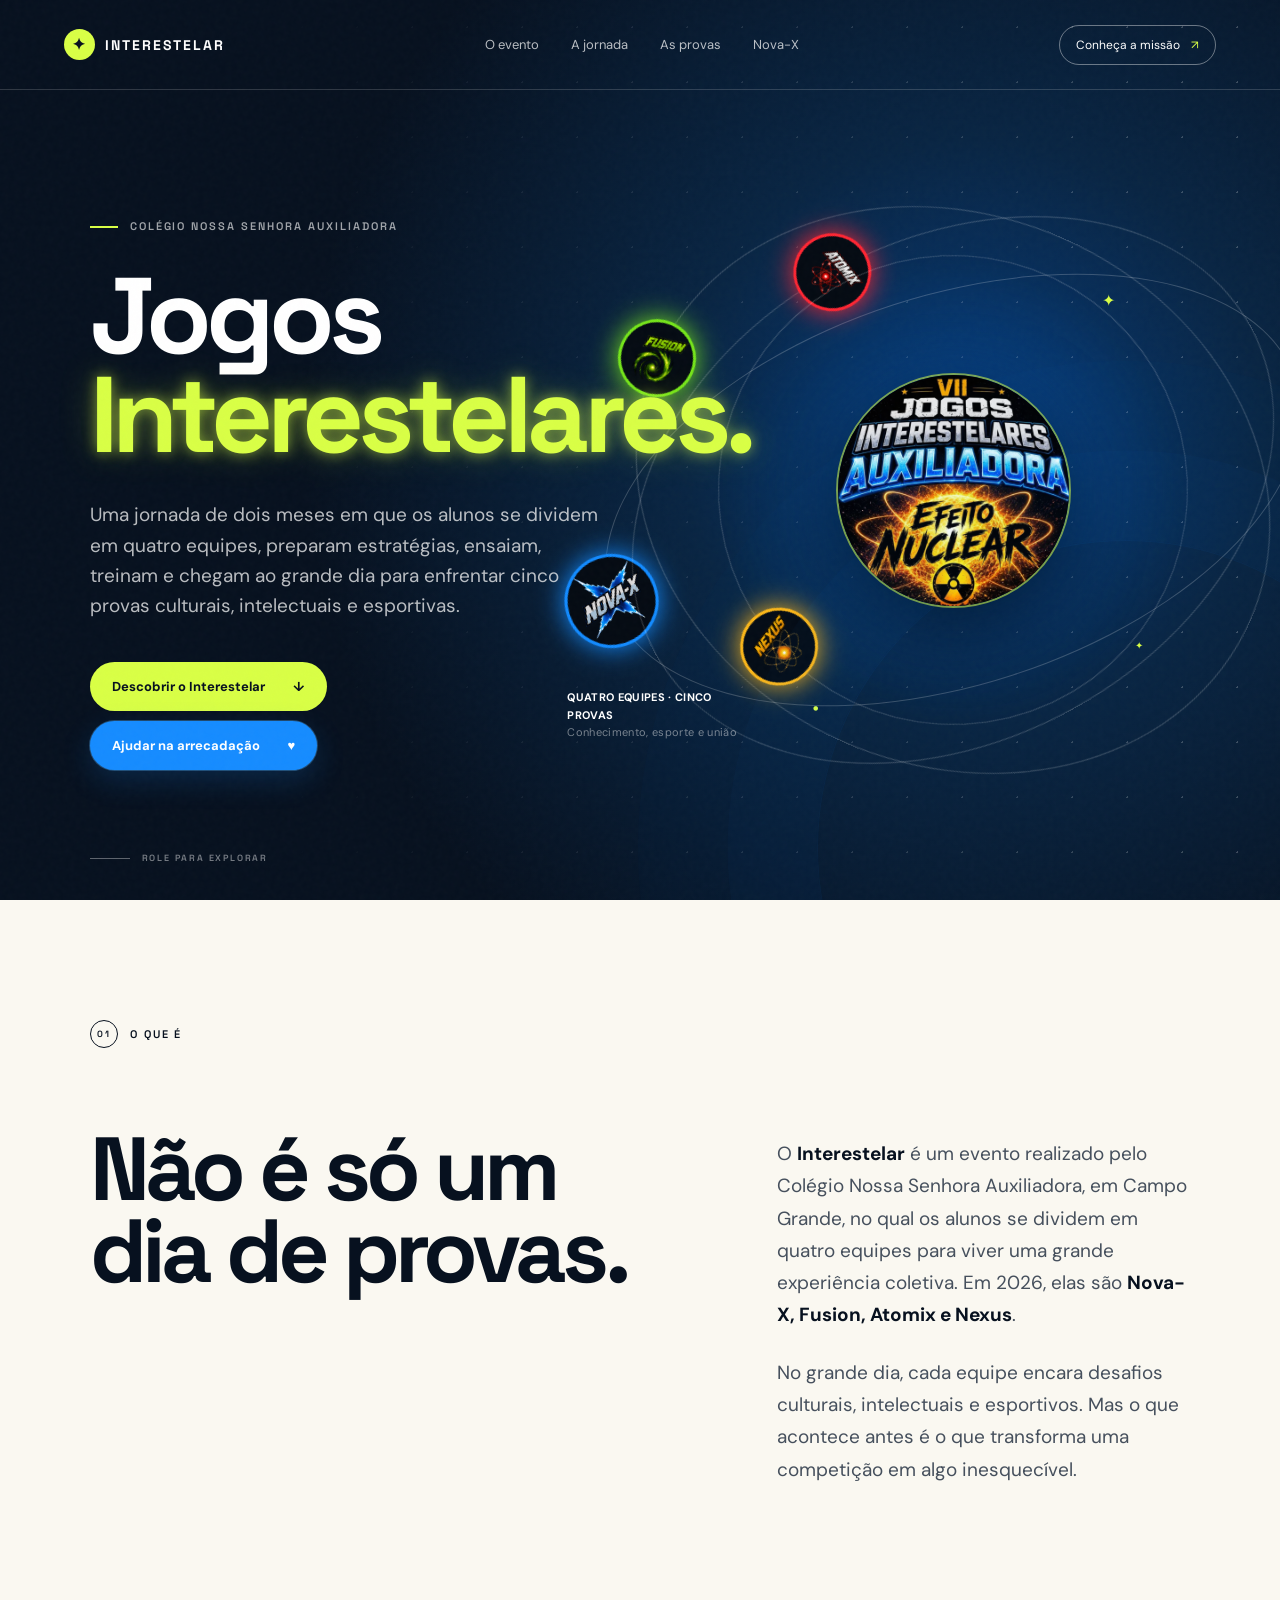
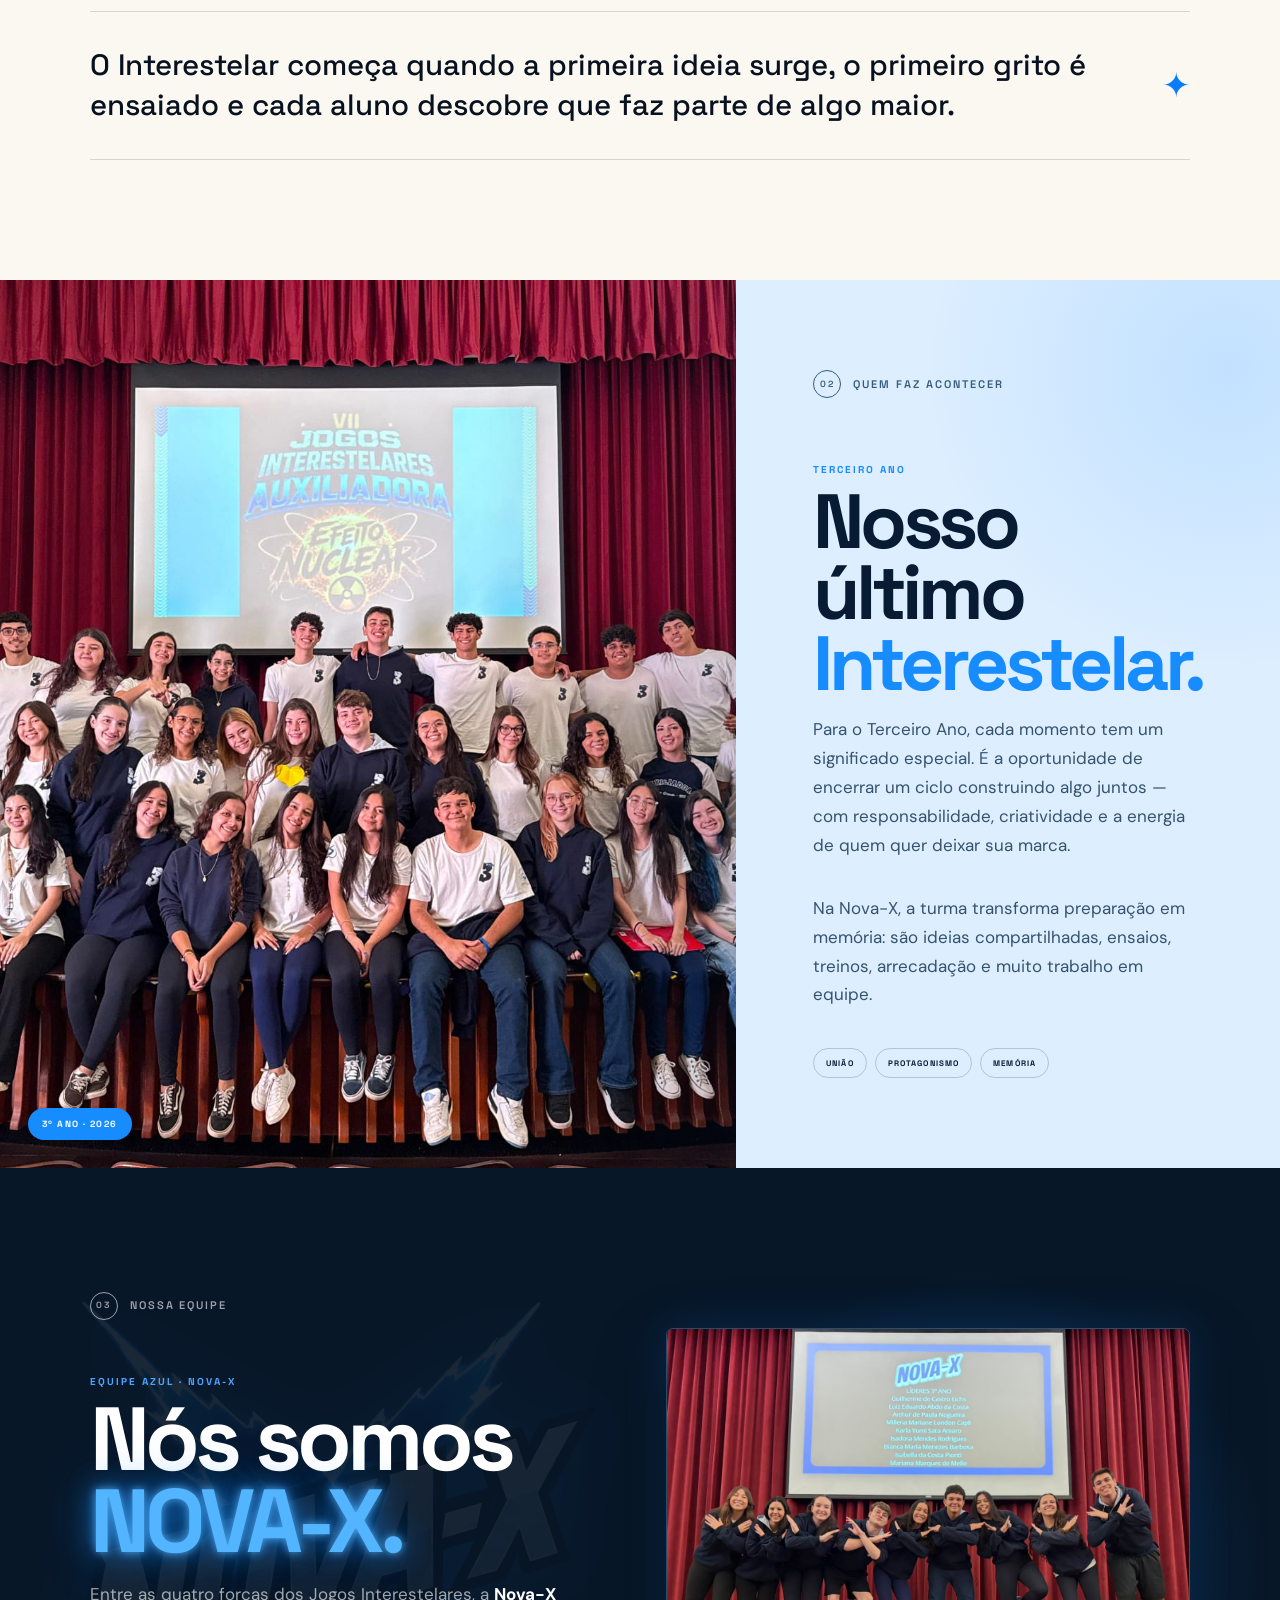
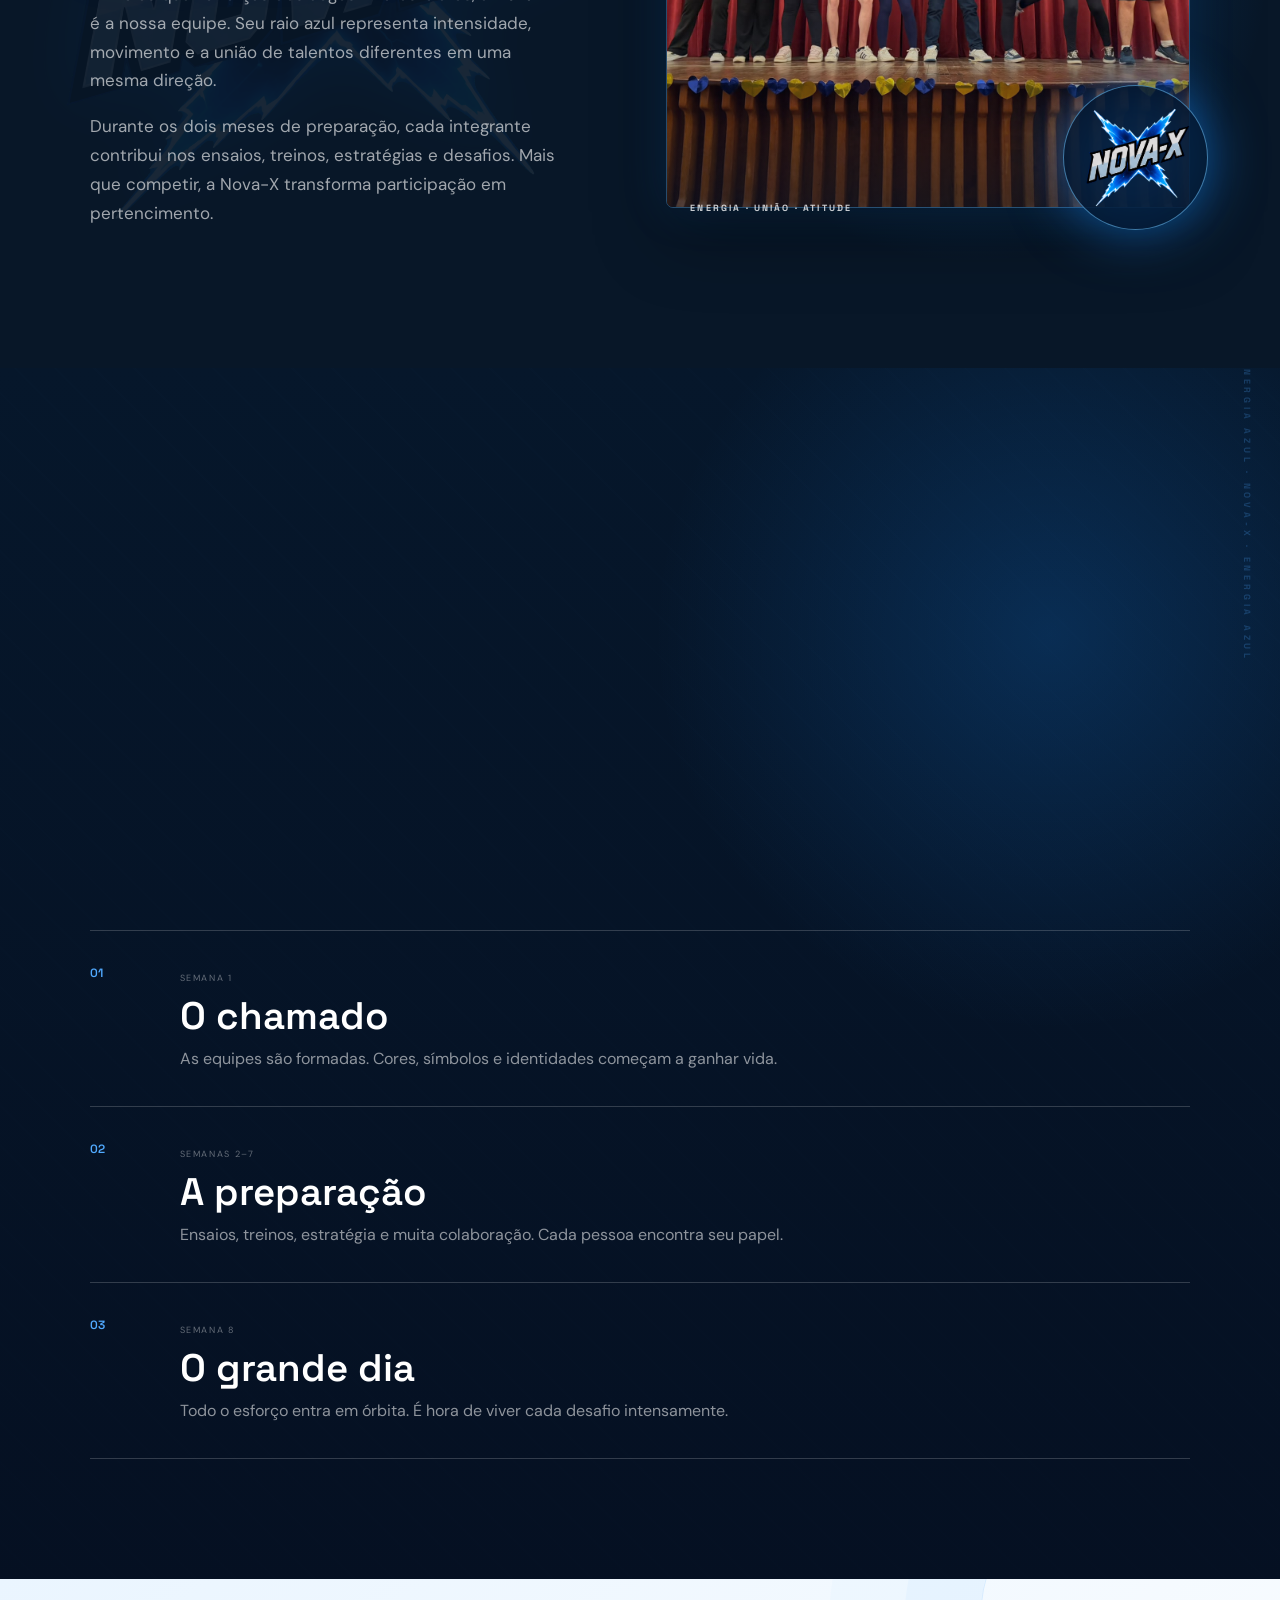
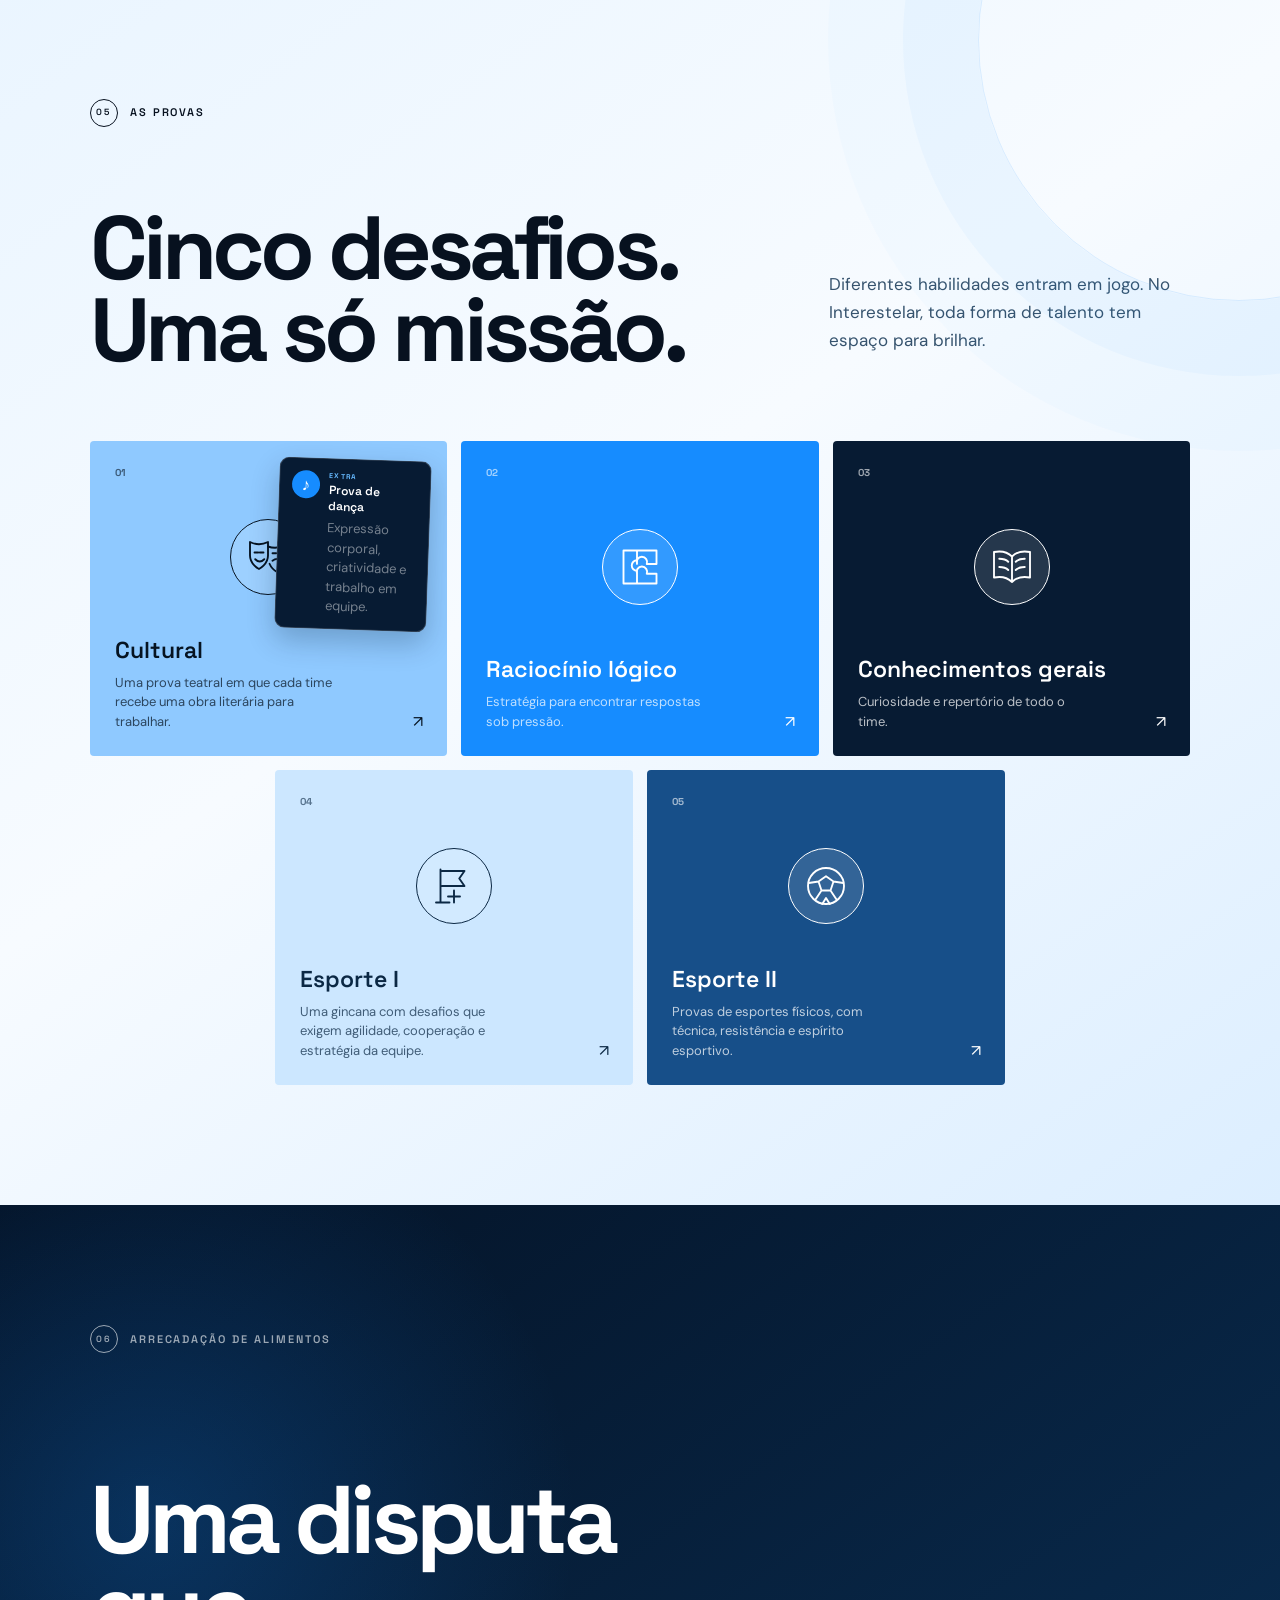
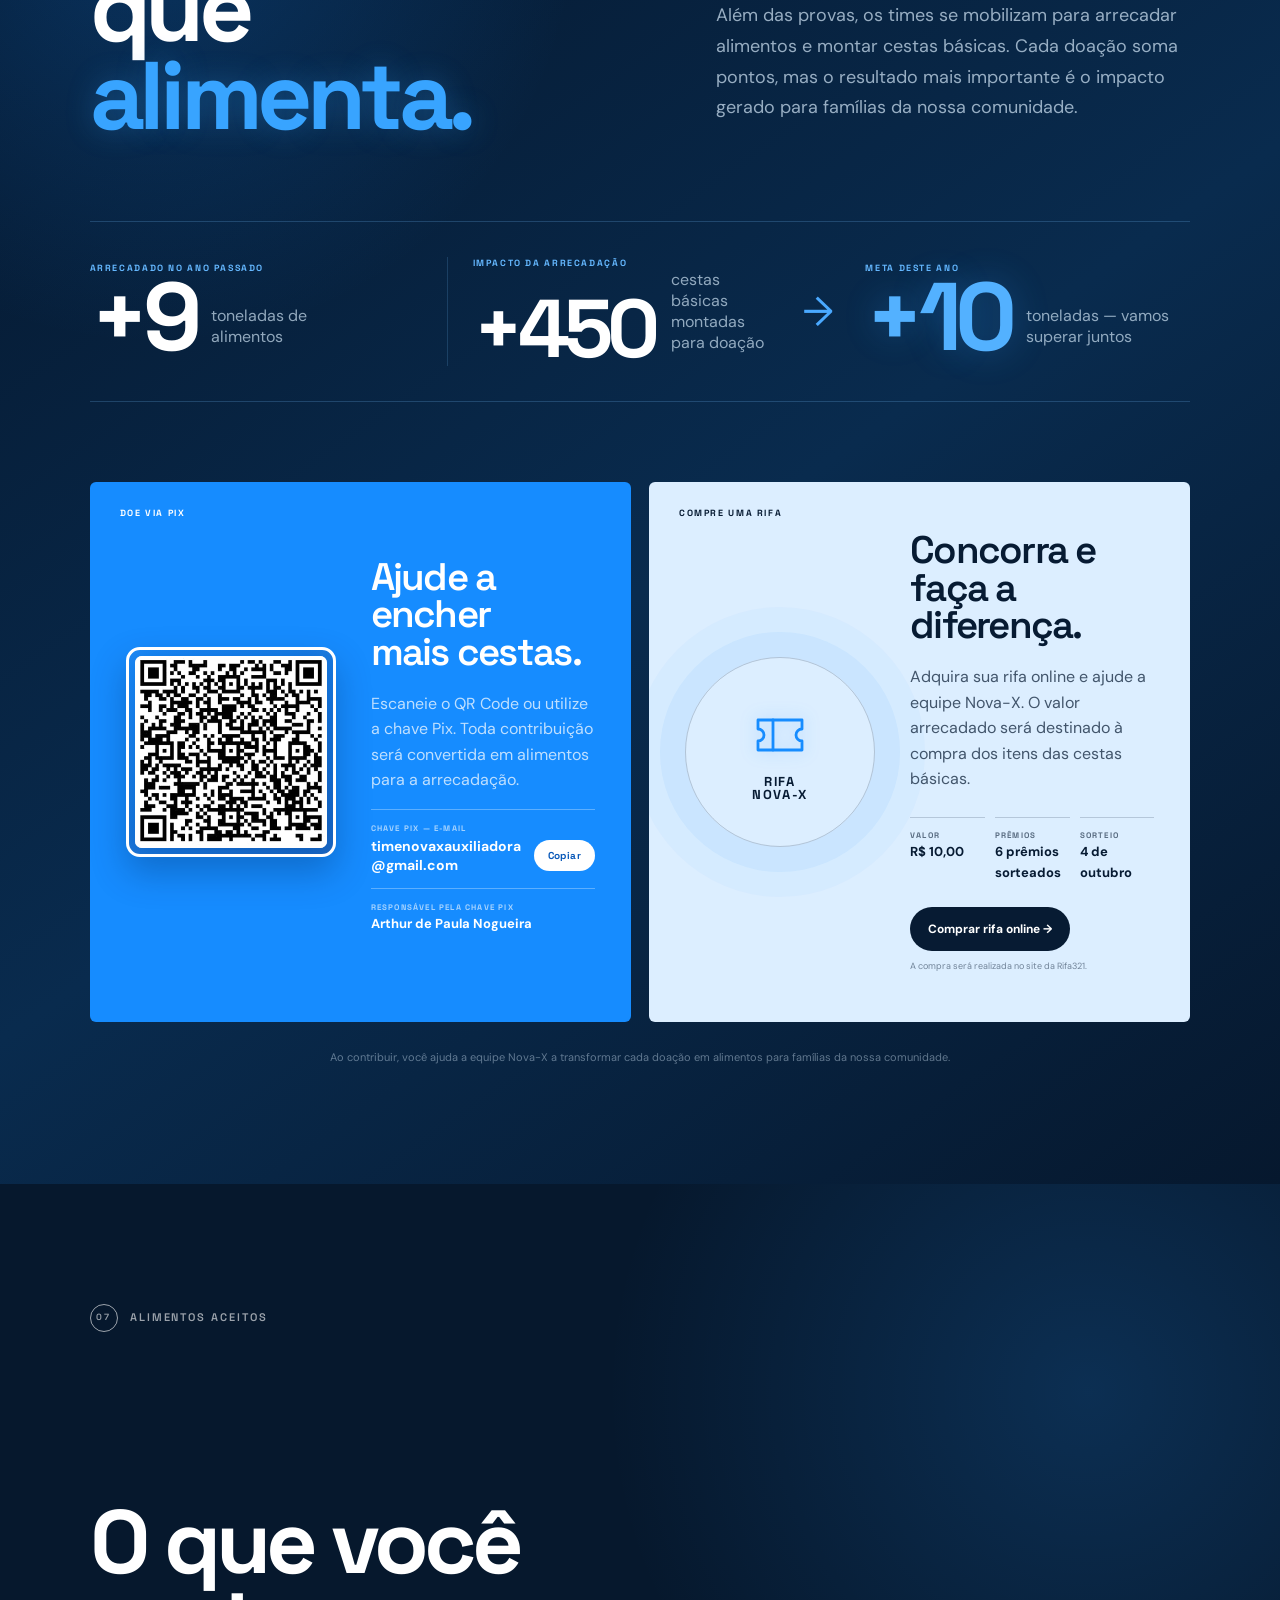
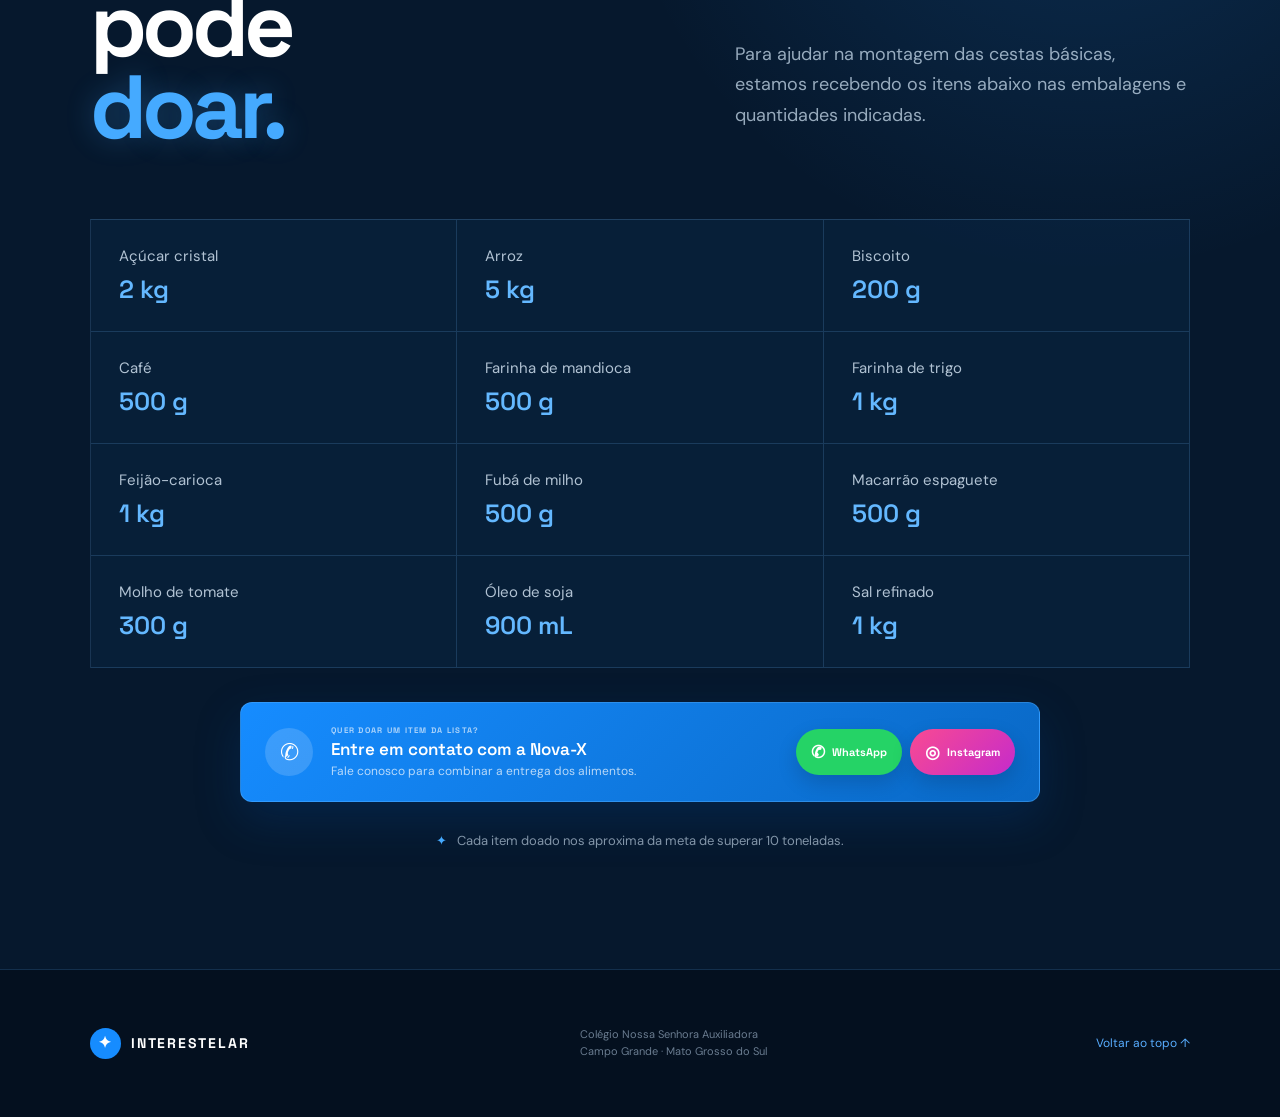
==== commit 8145509a: "Remover setas dos cards de provas no celular" ====
--- a/index.html
+++ b/index.html
@@ -26,7 +26,7 @@
   <link rel="preconnect" href="https://fonts.googleapis.com">
   <link rel="preconnect" href="https://fonts.gstatic.com" crossorigin>
   <link href="https://fonts.googleapis.com/css2?family=DM+Sans:wght@400;500;600;700&family=Space+Grotesk:wght@500;600;700&display=swap" rel="stylesheet">
-  <link rel="stylesheet" href="styles.css?v=20260815-40">
+  <link rel="stylesheet" href="styles.css?v=20260815-41">
 </head>
 <body>
   <div class="noise" aria-hidden="true"></div>
--- a/styles.css
+++ b/styles.css
@@ -136,6 +136,7 @@
   .site-header nav, .header-cta { display: none; }.hero { height: auto; min-height: 900px; grid-template-columns: 1fr; padding-top: 140px; }.hero-visual { min-height: 480px; margin-top: 20px; }.official-logo { max-width: 470px; }.nova-seal { right: 10%; }.hero-copy { align-self: end; }.intro-grid, .journey-head, .challenges-head, .teams { grid-template-columns: 1fr; }.section-kicker { margin-bottom: 50px; }.intro-copy { margin-top: 45px; }.journey-head p { margin-top: 35px; }.challenges-head p { margin-top: 30px; }.challenge-grid { grid-template-columns: 1fr 1fr; }.challenge-card, .challenge-card:nth-child(4) { grid-column: auto; }.challenge-card:last-child { grid-column: 1 / -1; }.teams { padding-top: 110px; }.team-orbit { margin-top: 30px; }
 }
 @media (max-width: 580px) {
+  .challenge-card .card-arrow { display: none; }
   .hero-buttons { flex-direction: column; width: 100%; }.hero-buttons .button { justify-content: space-between; width: 100%; }
   .class-photo { min-height: 390px; }.class-copy { padding: 70px 6vw; }
   .donate-card,.raffle-card { grid-template-columns: 1fr; padding: 70px 25px 28px; }.qr-code-frame { width: 175px; height: 175px; margin: auto; }.qr-code-inner { width: 132px; height: 132px; }.qr-code-inner img { width: 254px; left: -62px; top: -167px; }.raffle-symbol { width: 155px; height: 155px; margin: auto; }.raffle-details { grid-template-columns: 1fr; }.impact-numbers article { grid-template-columns: 1fr; }.impact-numbers span { padding: 8px 0 0; }.food-contact-pop { grid-template-columns: auto 1fr; padding: 18px; }.food-contact-buttons { grid-column: 1 / -1; width: 100%; }.contact-button { flex: 1; justify-content: center; }
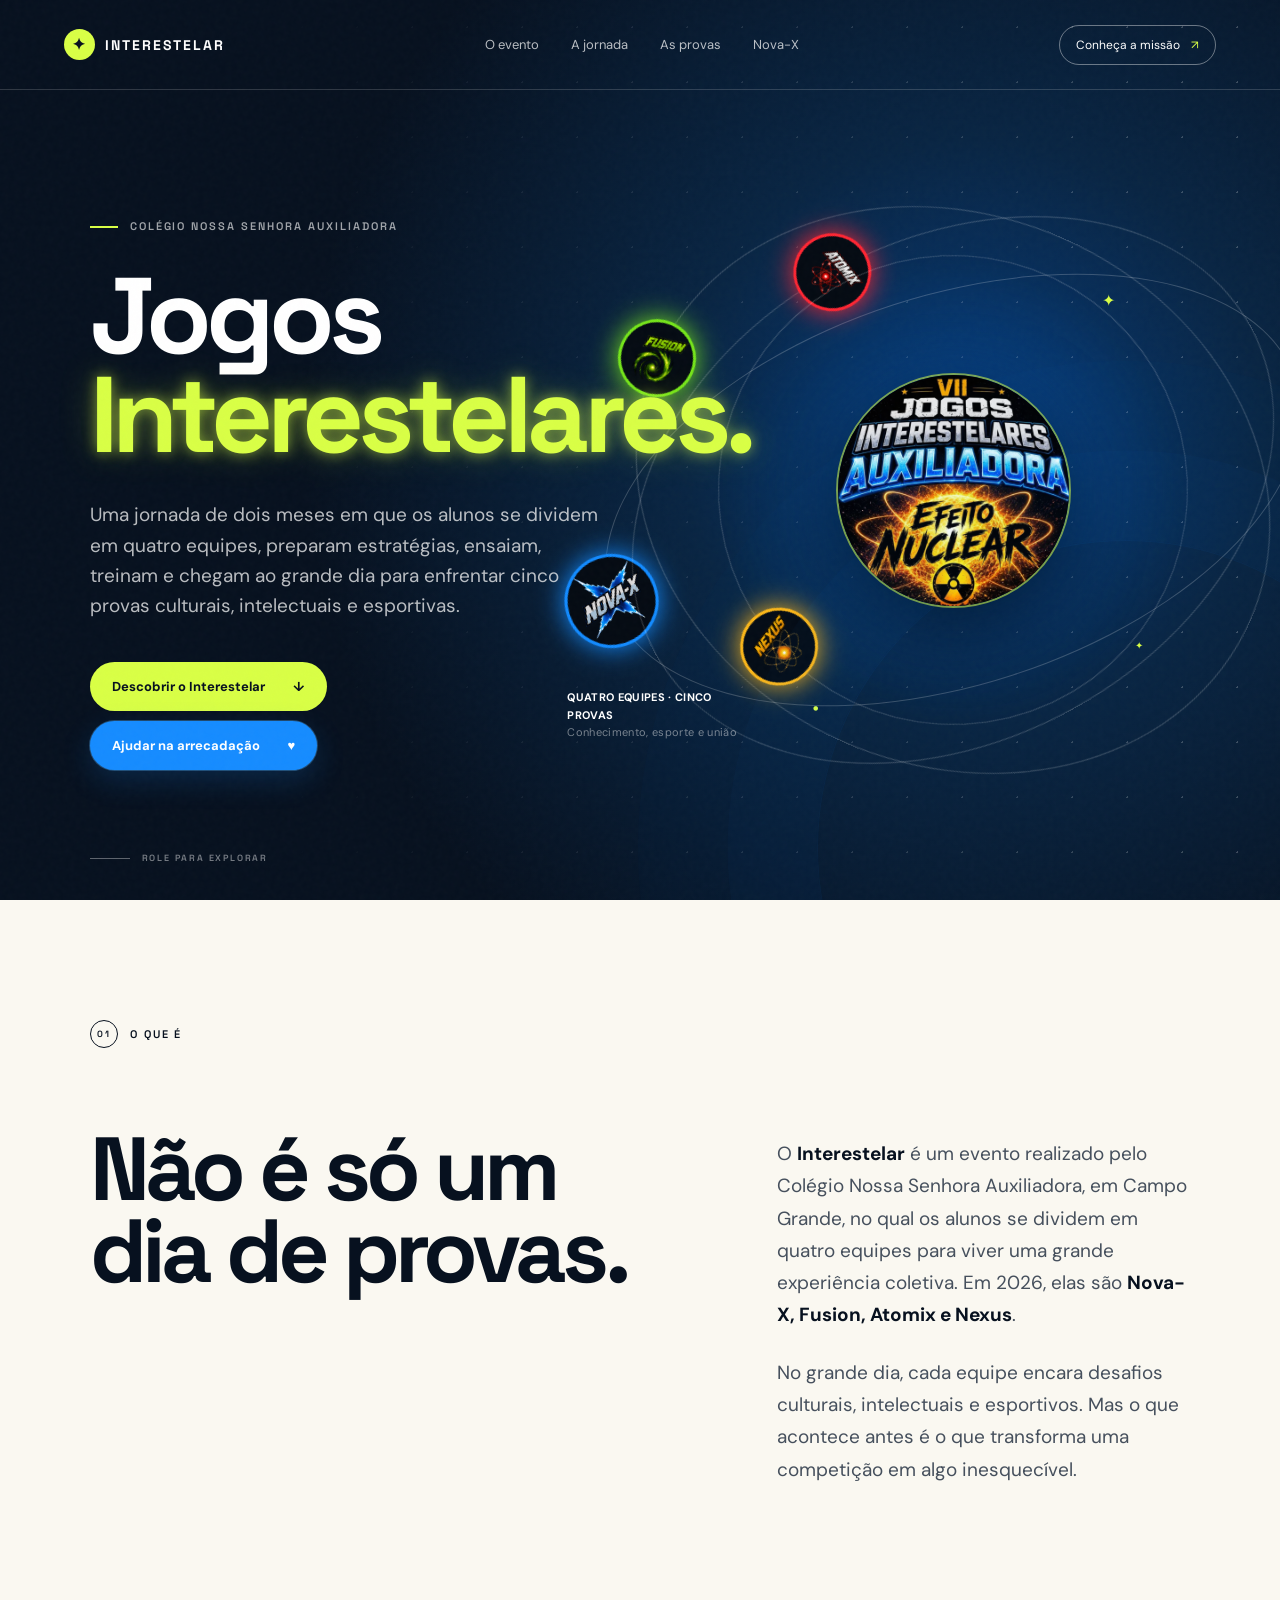
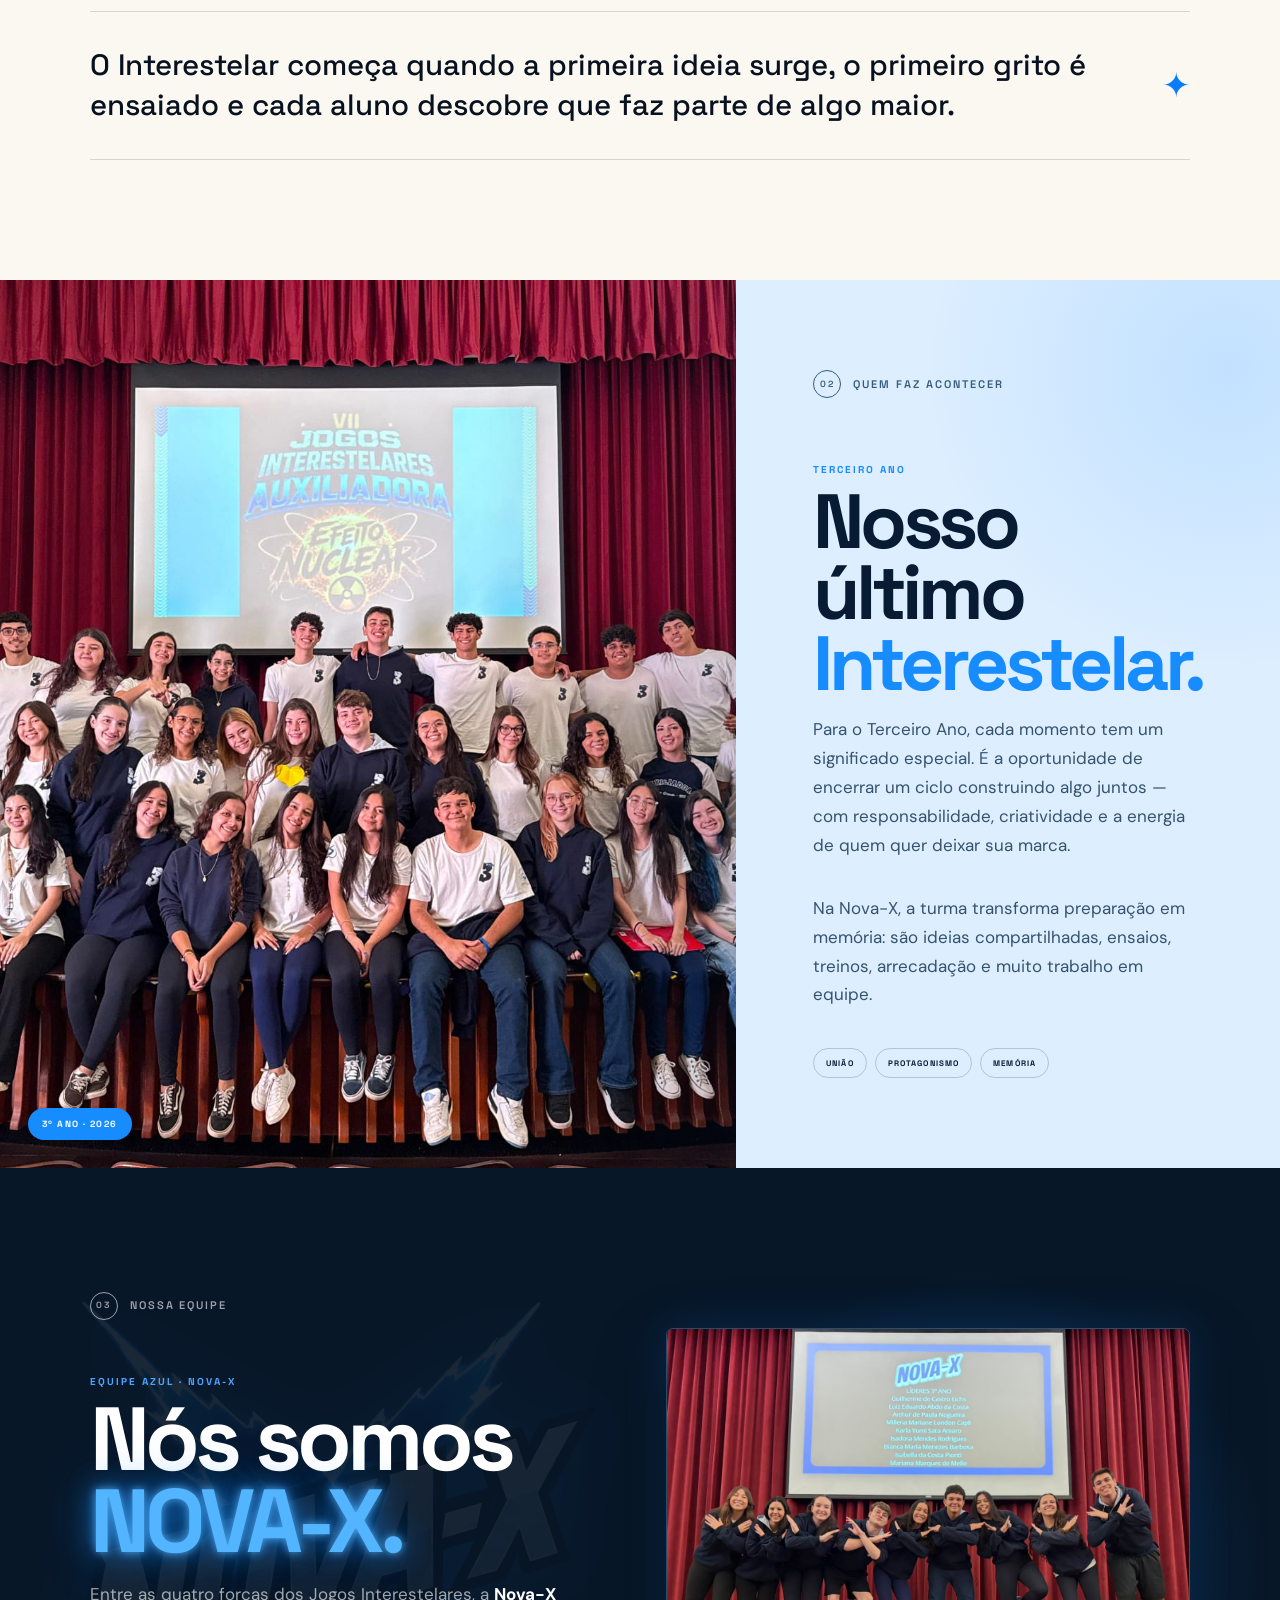
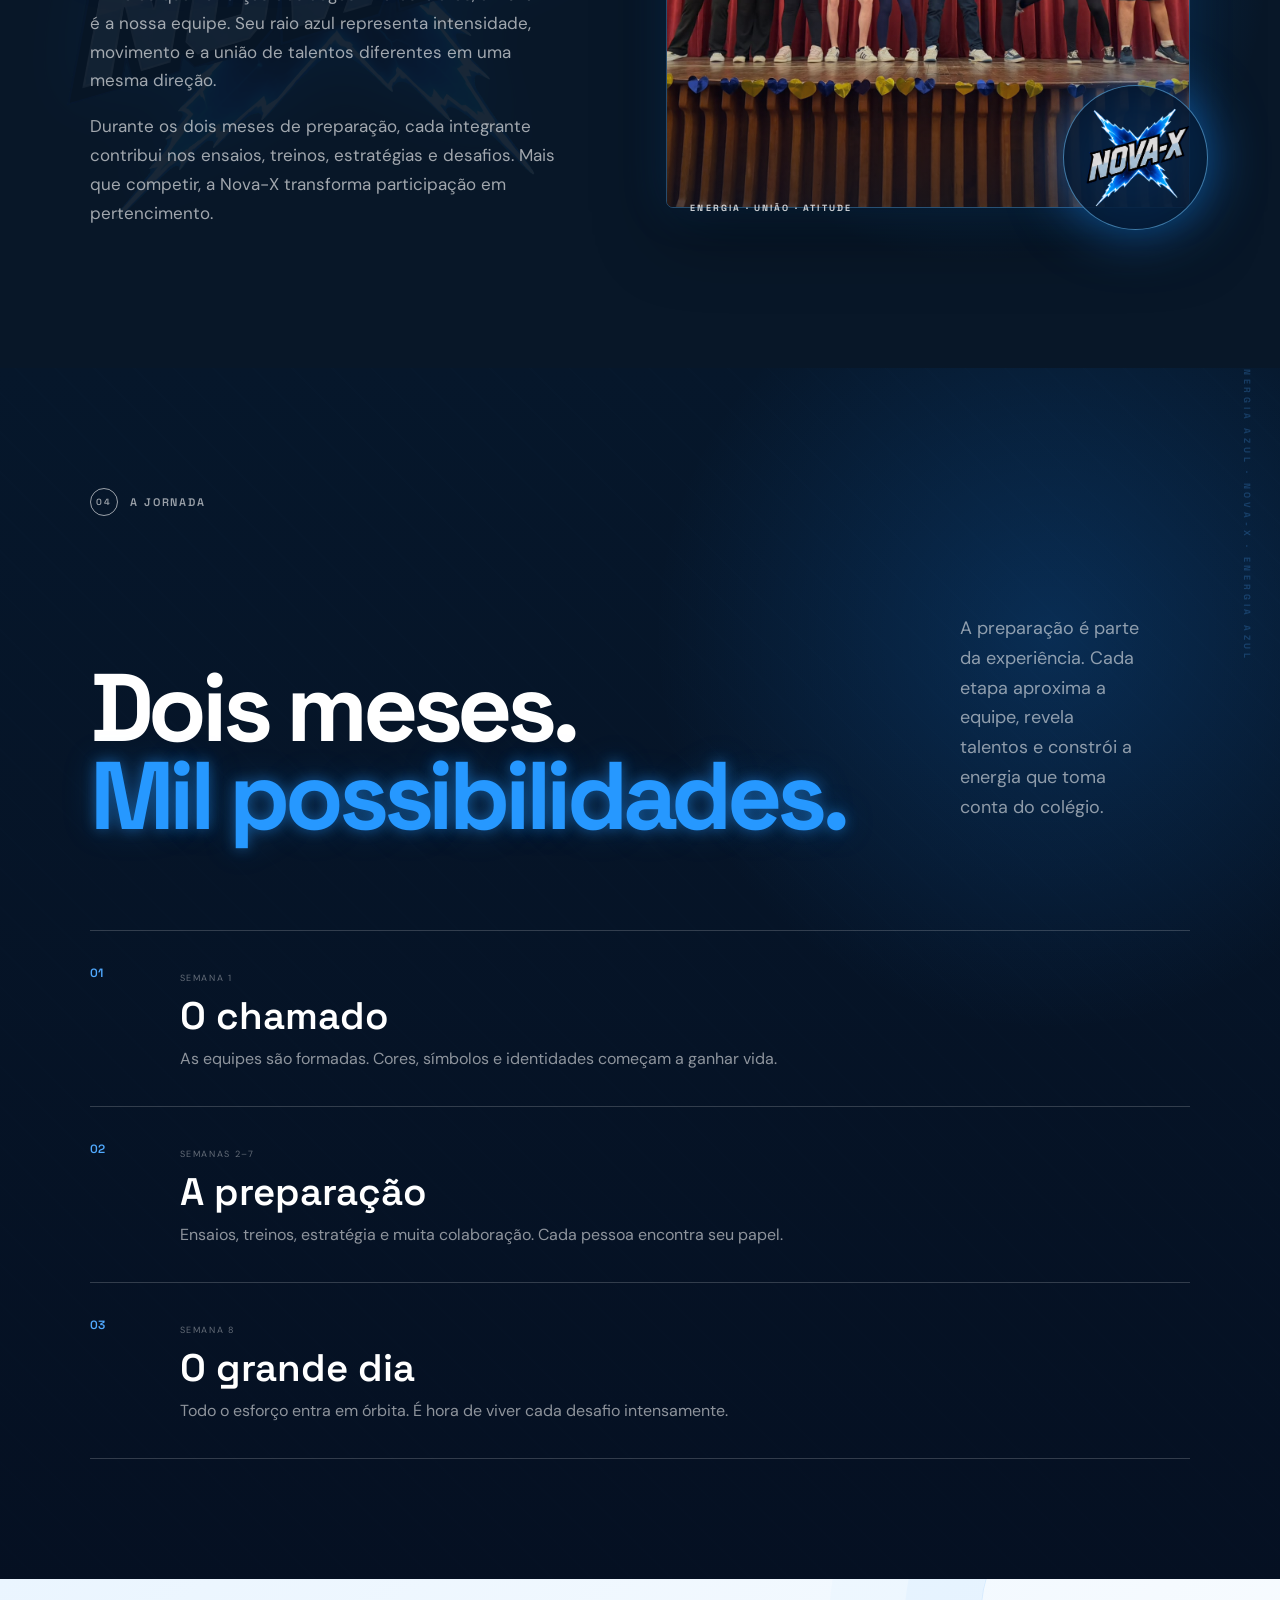
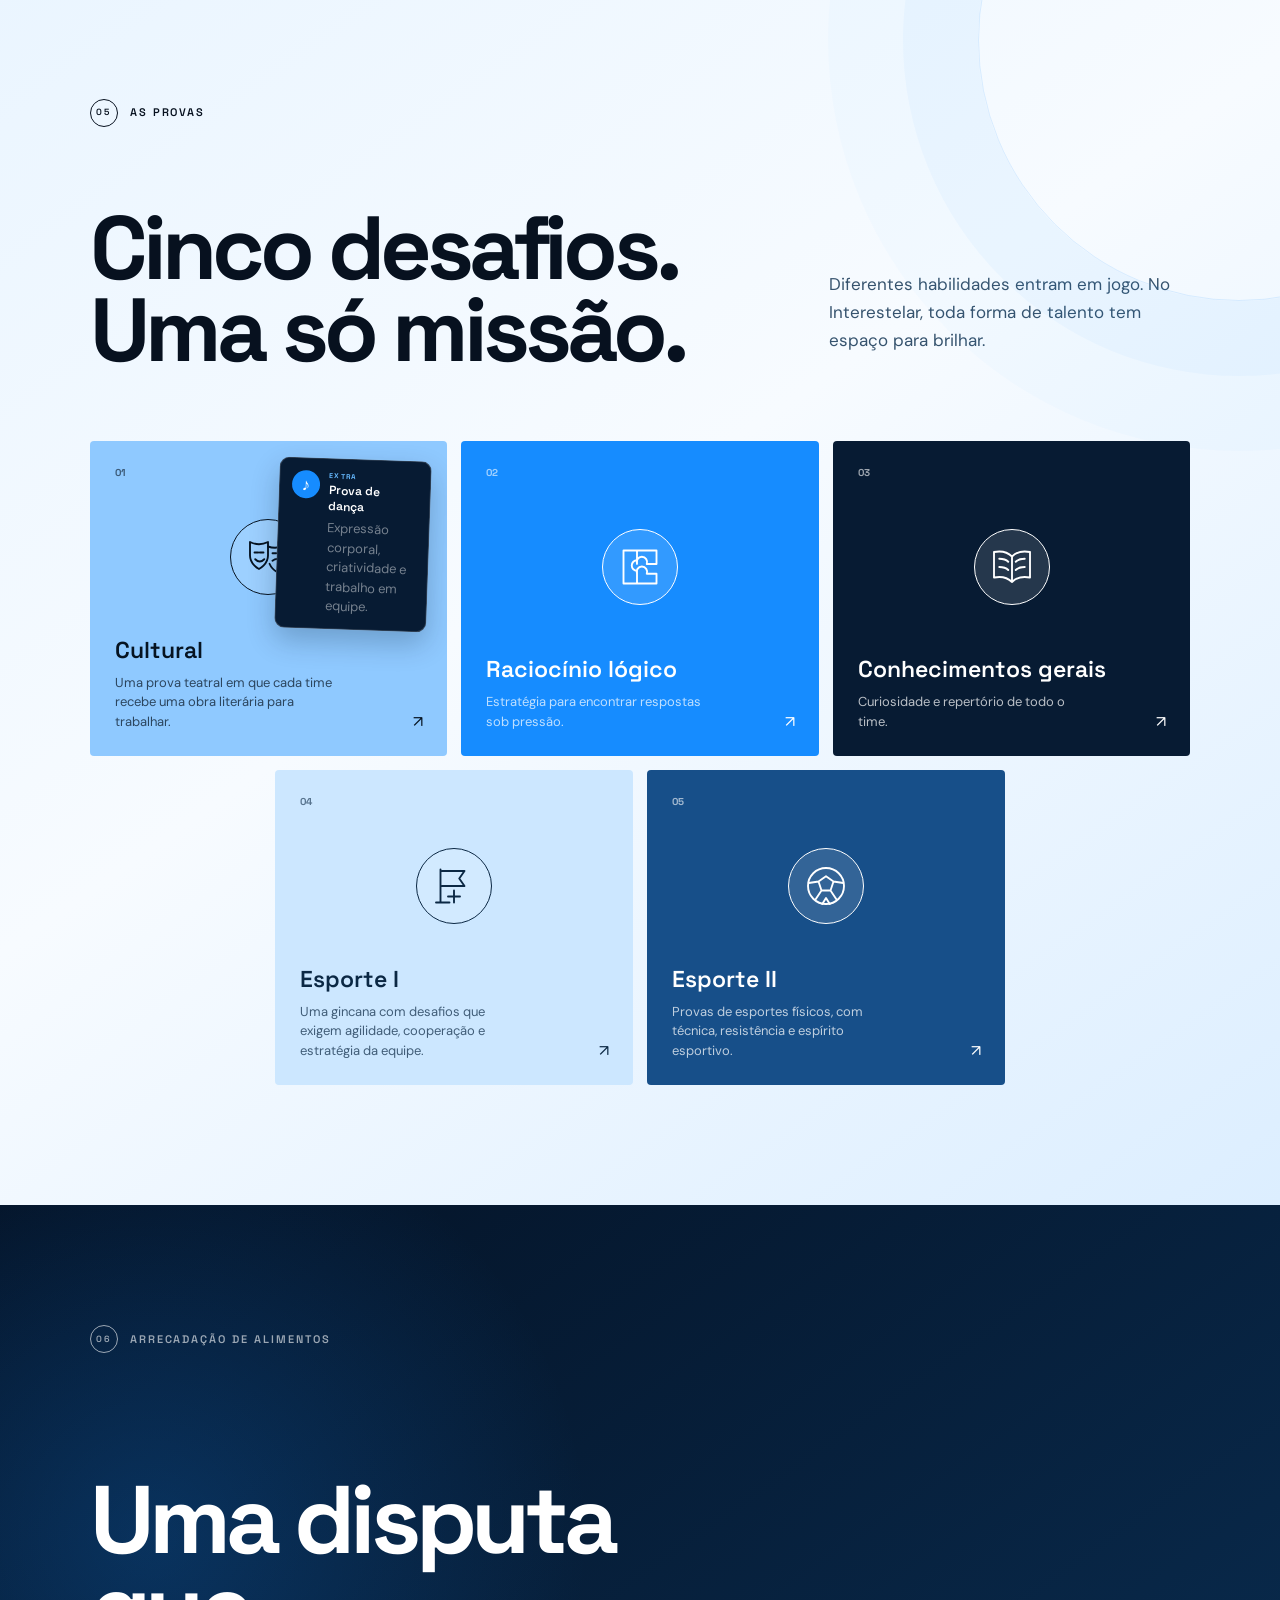
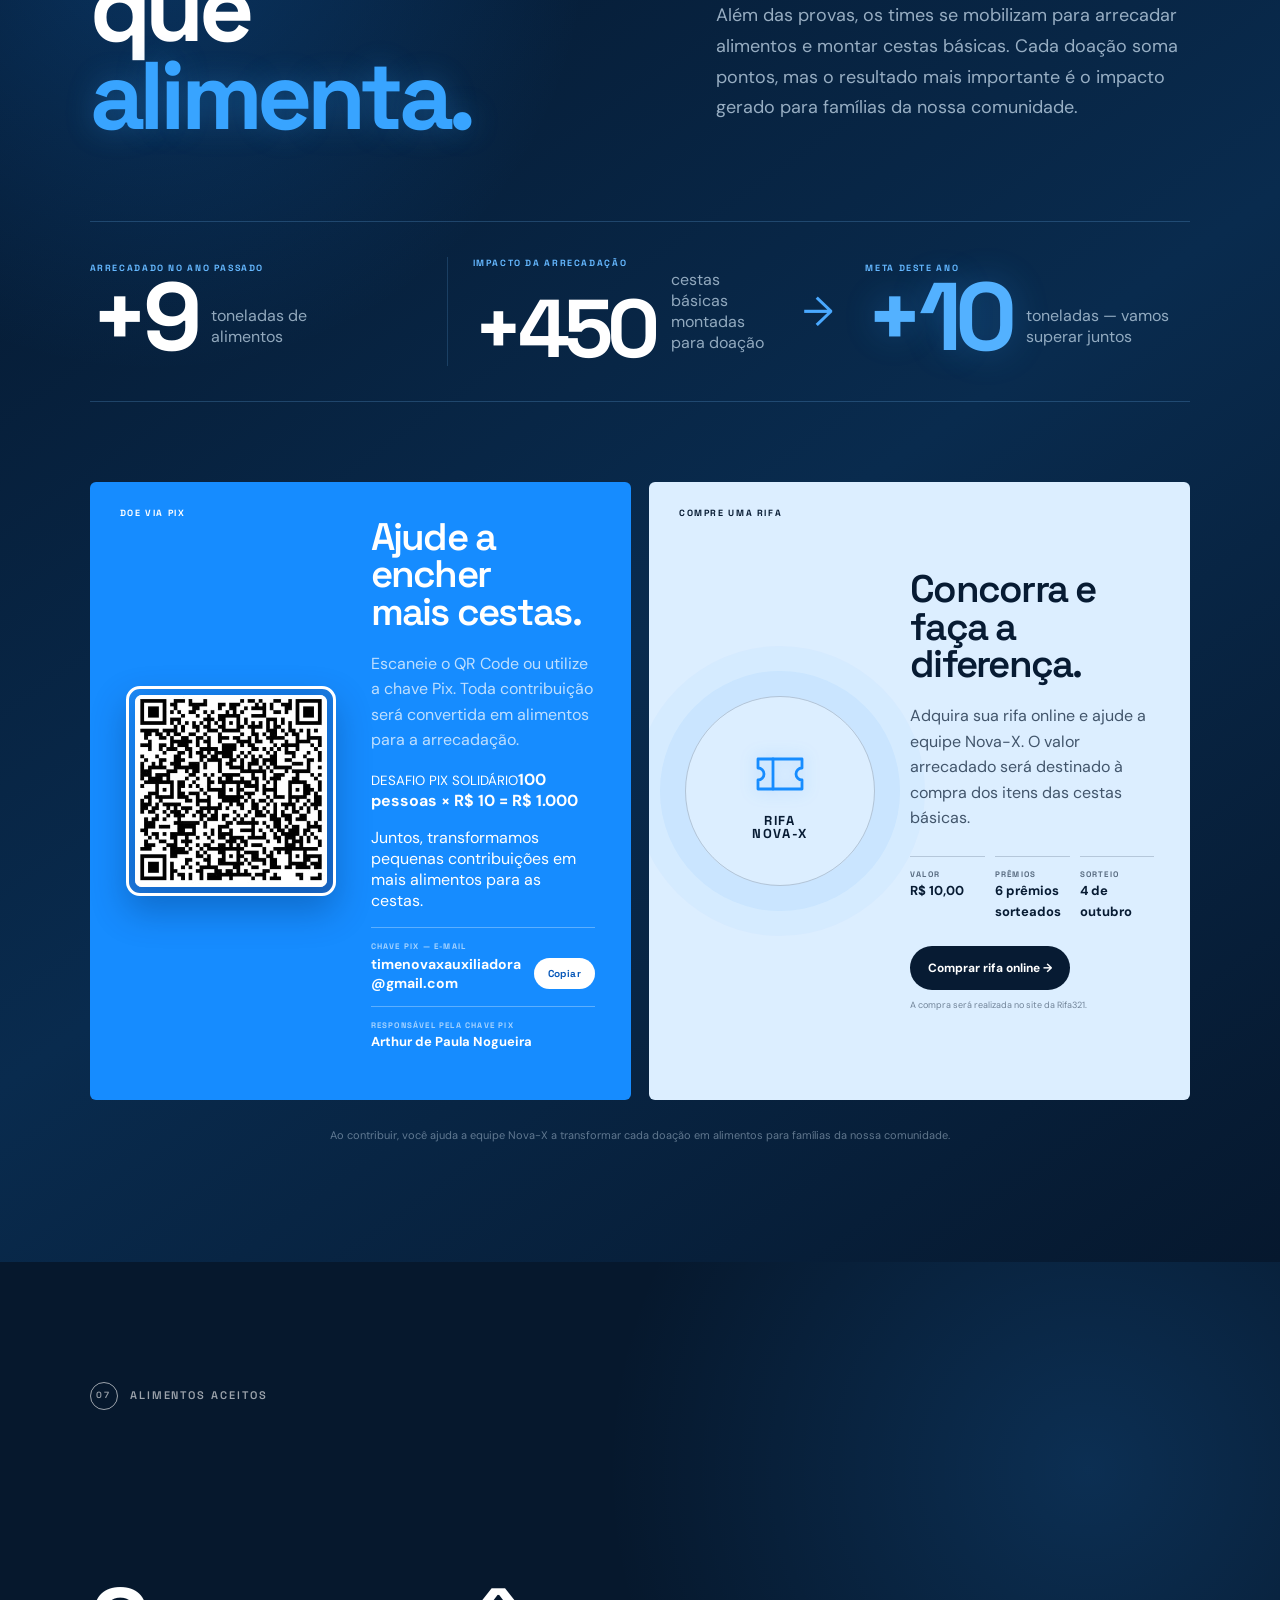
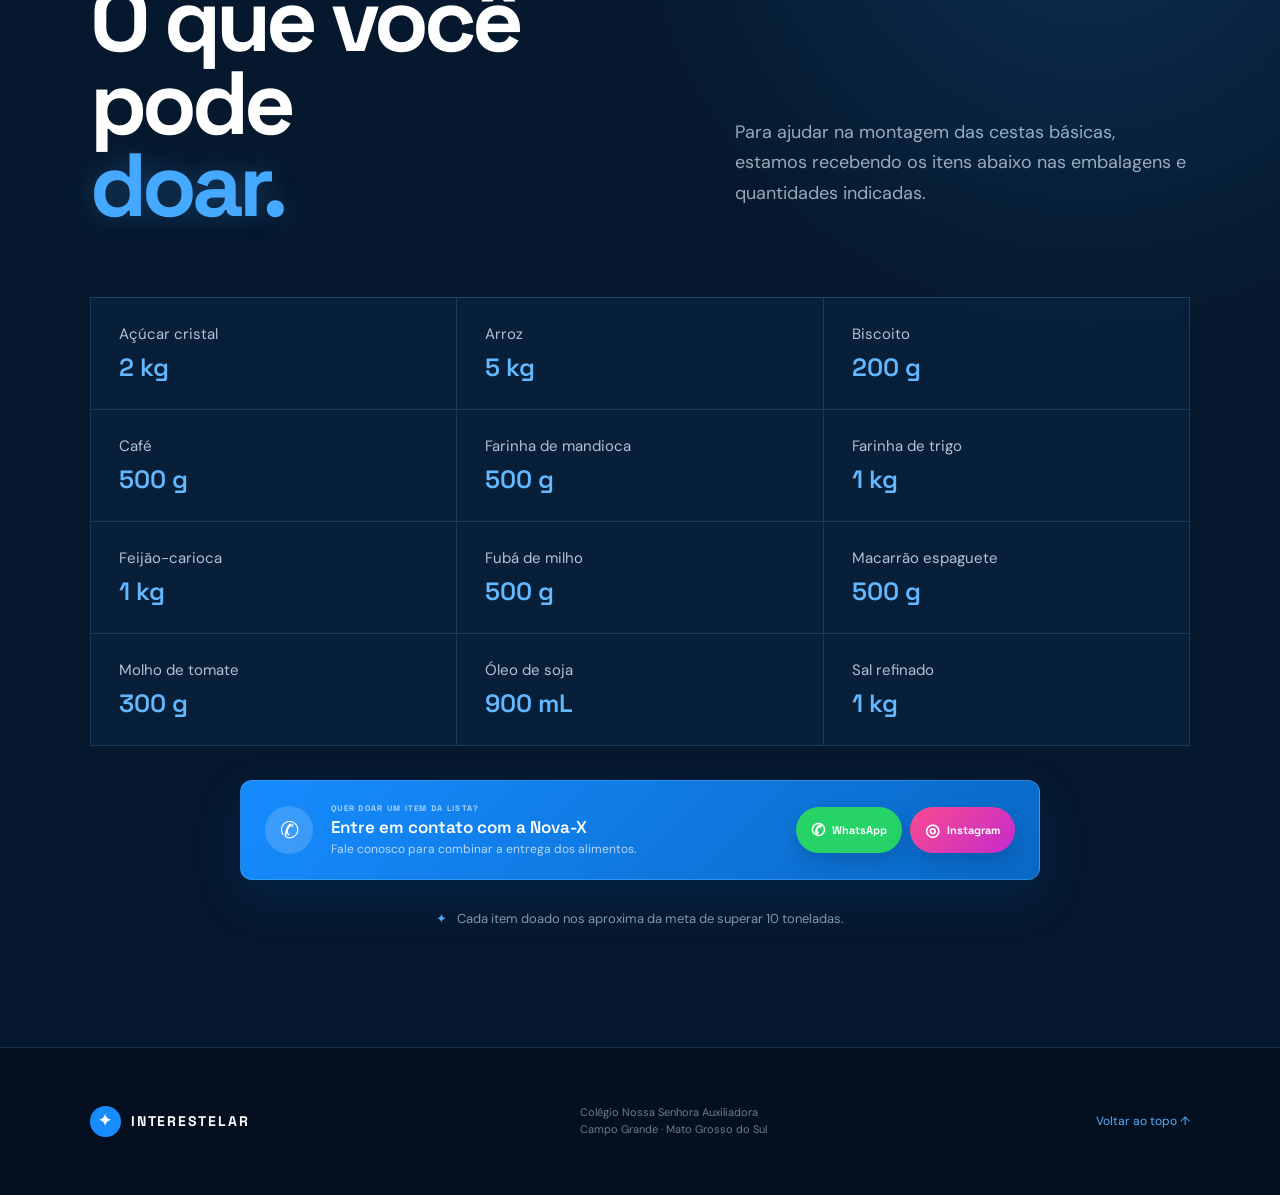
==== commit 845e5871: "Adiciona desafio Pix Solidário" ====
--- a/index.html
+++ b/index.html
@@ -172,7 +172,7 @@
         <article class="donate-card reveal">
           <div class="action-tag">DOE VIA PIX</div>
           <div class="qr-code-frame" aria-label="QR Code Pix da equipe Nova-X"><div class="qr-code-inner"><img src="qr-code-pix.png?v=20260814-37" alt="QR Code Pix para contribuir com a arrecadação da equipe Nova-X"></div></div>
-          <div class="action-copy"><h3>Ajude a encher<br>mais cestas.</h3><p>Escaneie o QR Code ou utilize a chave Pix. Toda contribuição será convertida em alimentos para a arrecadação.</p><div class="data-placeholder pix-key"><small>CHAVE PIX — E-MAIL</small><div class="pix-key-row"><strong>timenovaxauxiliadora@gmail.com</strong><button class="copy-pix-button" type="button" data-pix="timenovaxauxiliadora@gmail.com" aria-label="Copiar chave Pix">Copiar</button></div></div><div class="data-placeholder"><small>RESPONSÁVEL PELA CHAVE PIX</small><strong>Arthur de Paula Nogueira</strong></div></div>
+          <div class="action-copy"><h3>Ajude a encher<br>mais cestas.</h3><p>Escaneie o QR Code ou utilize a chave Pix. Toda contribuição será convertida em alimentos para a arrecadação.</p><div class="pix-solidarity"><small>DESAFIO PIX SOLIDÁRIO</small><strong><span>100 pessoas</span> × R$ 10 = R$ 1.000</strong><p>Juntos, transformamos pequenas contribuições em mais alimentos para as cestas.</p></div><div class="data-placeholder pix-key"><small>CHAVE PIX — E-MAIL</small><div class="pix-key-row"><strong>timenovaxauxiliadora@gmail.com</strong><button class="copy-pix-button" type="button" data-pix="timenovaxauxiliadora@gmail.com" aria-label="Copiar chave Pix">Copiar</button></div></div><div class="data-placeholder"><small>RESPONSÁVEL PELA CHAVE PIX</small><strong>Arthur de Paula Nogueira</strong></div></div>
         </article>
         <article class="raffle-card reveal">
           <div class="action-tag">COMPRE UMA RIFA</div>
@@ -228,3 +228,4 @@
   <script src="script.js?v=20260814-5"></script>
 </body>
 </html>
+
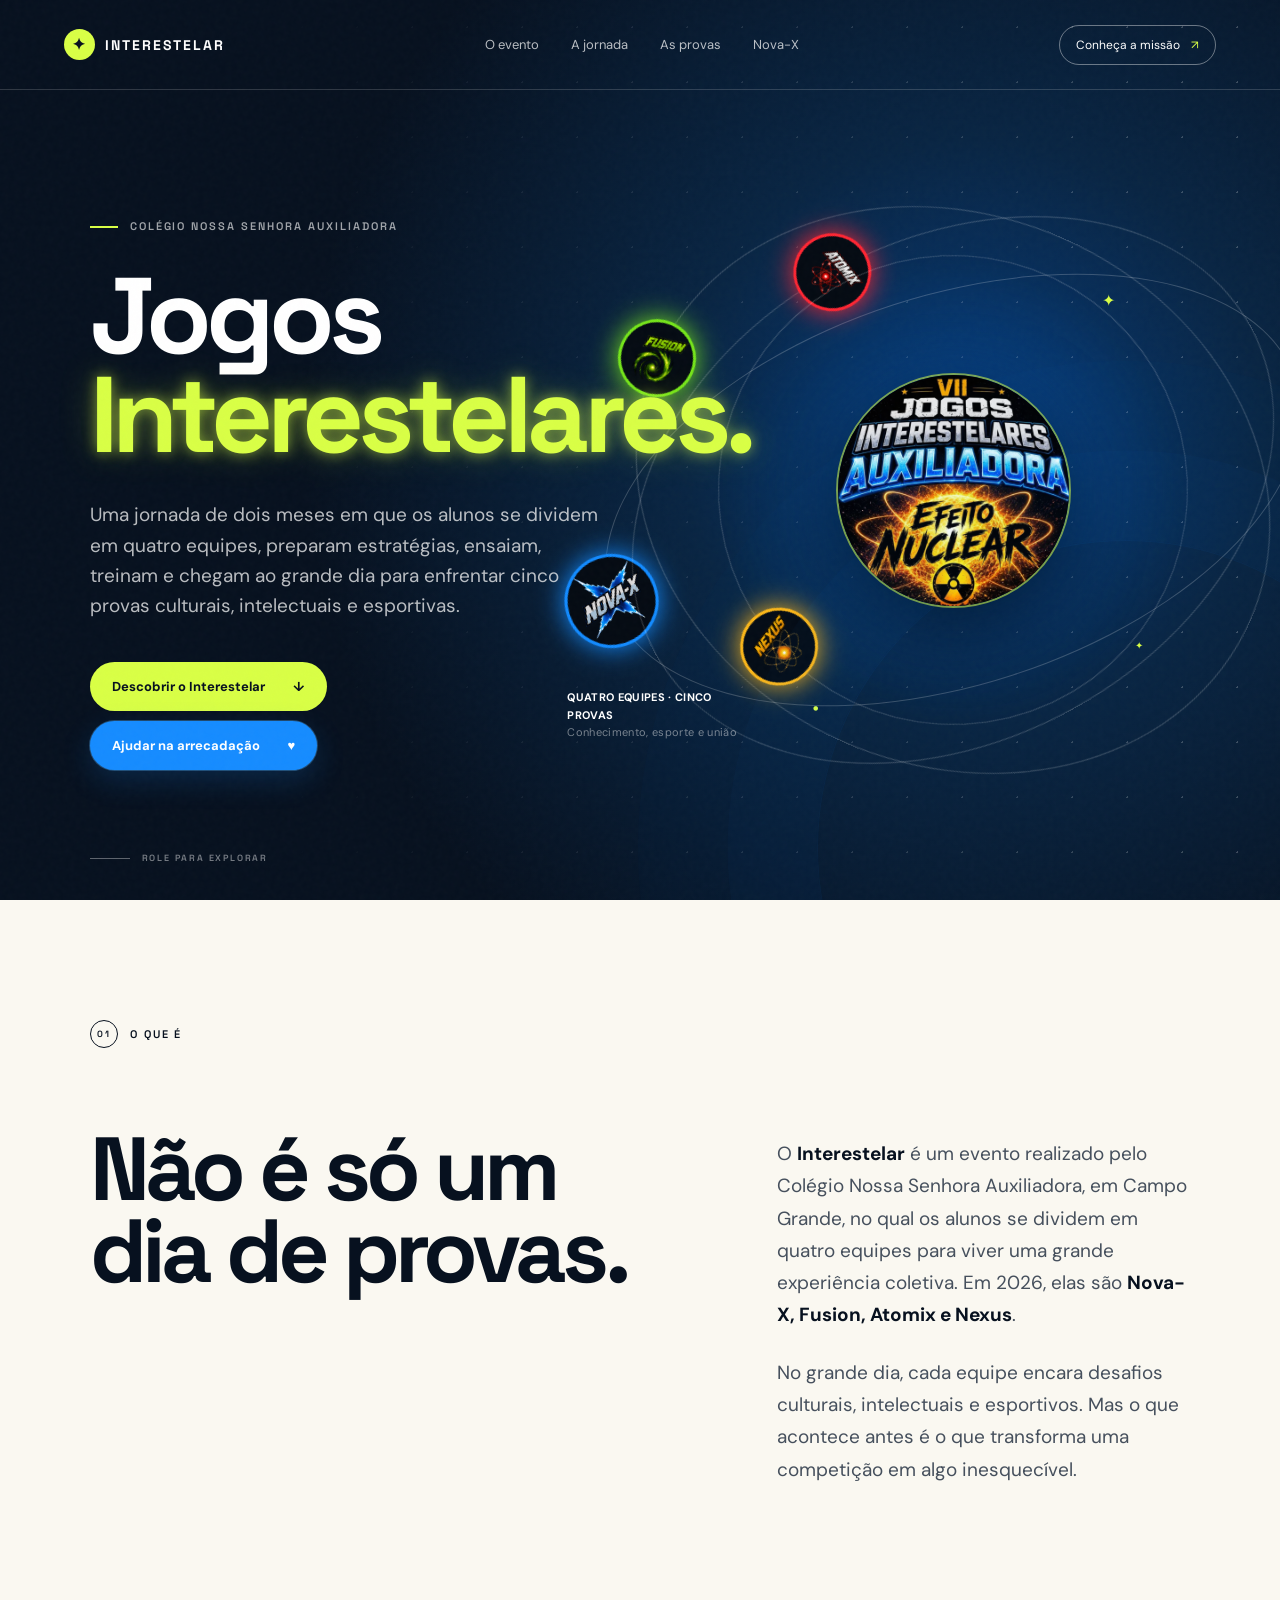
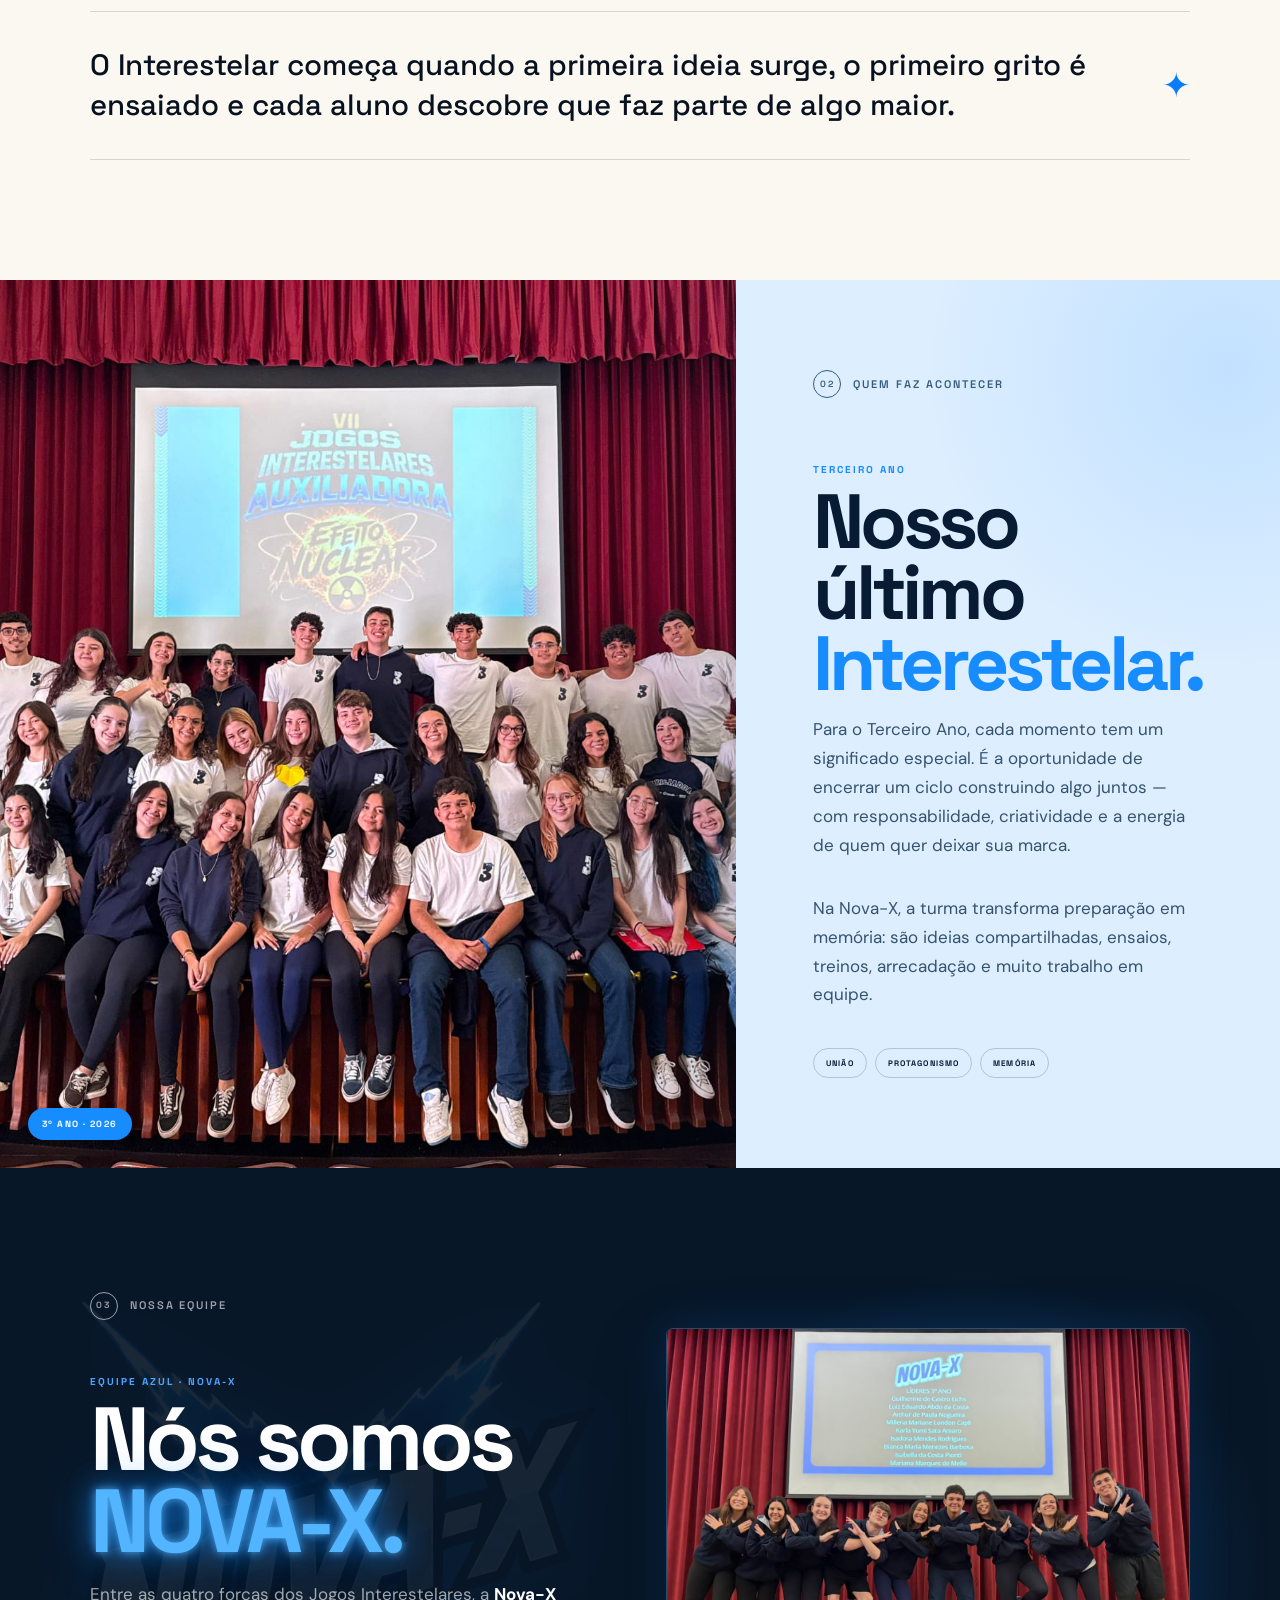
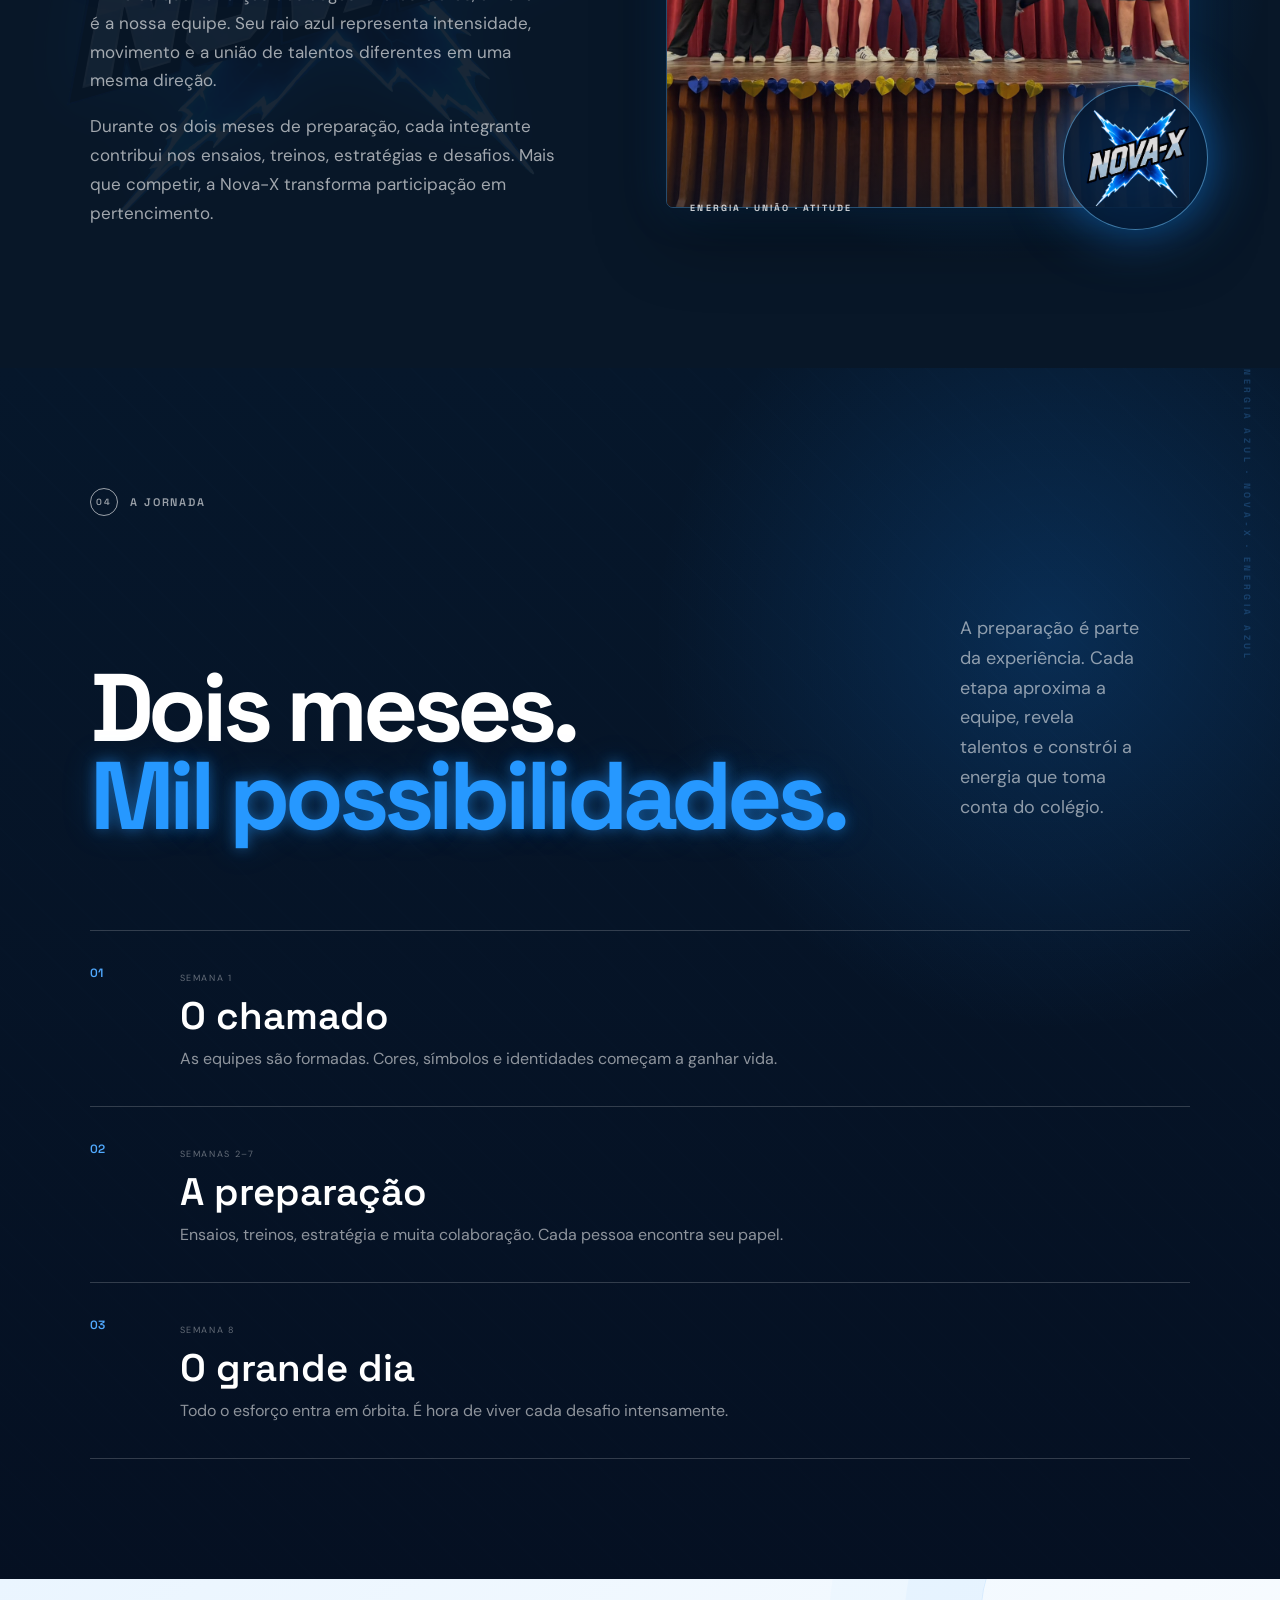
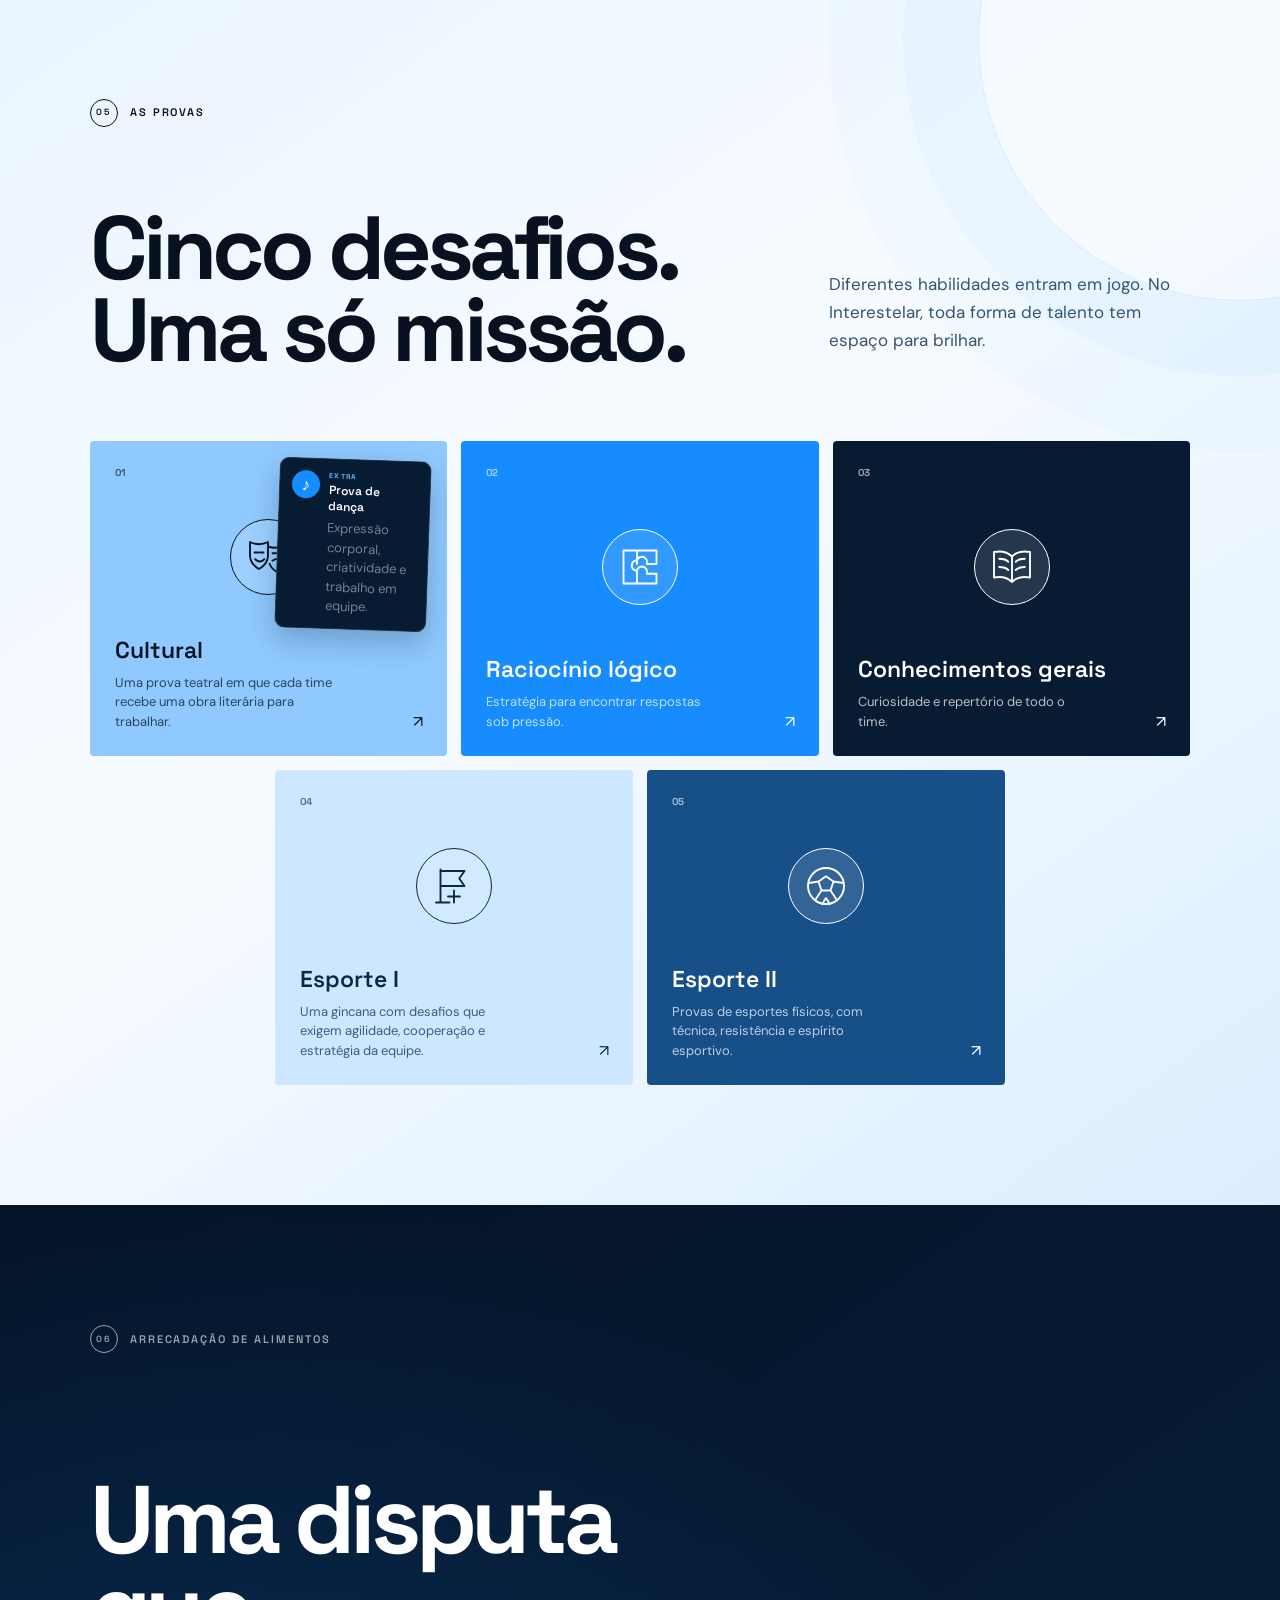
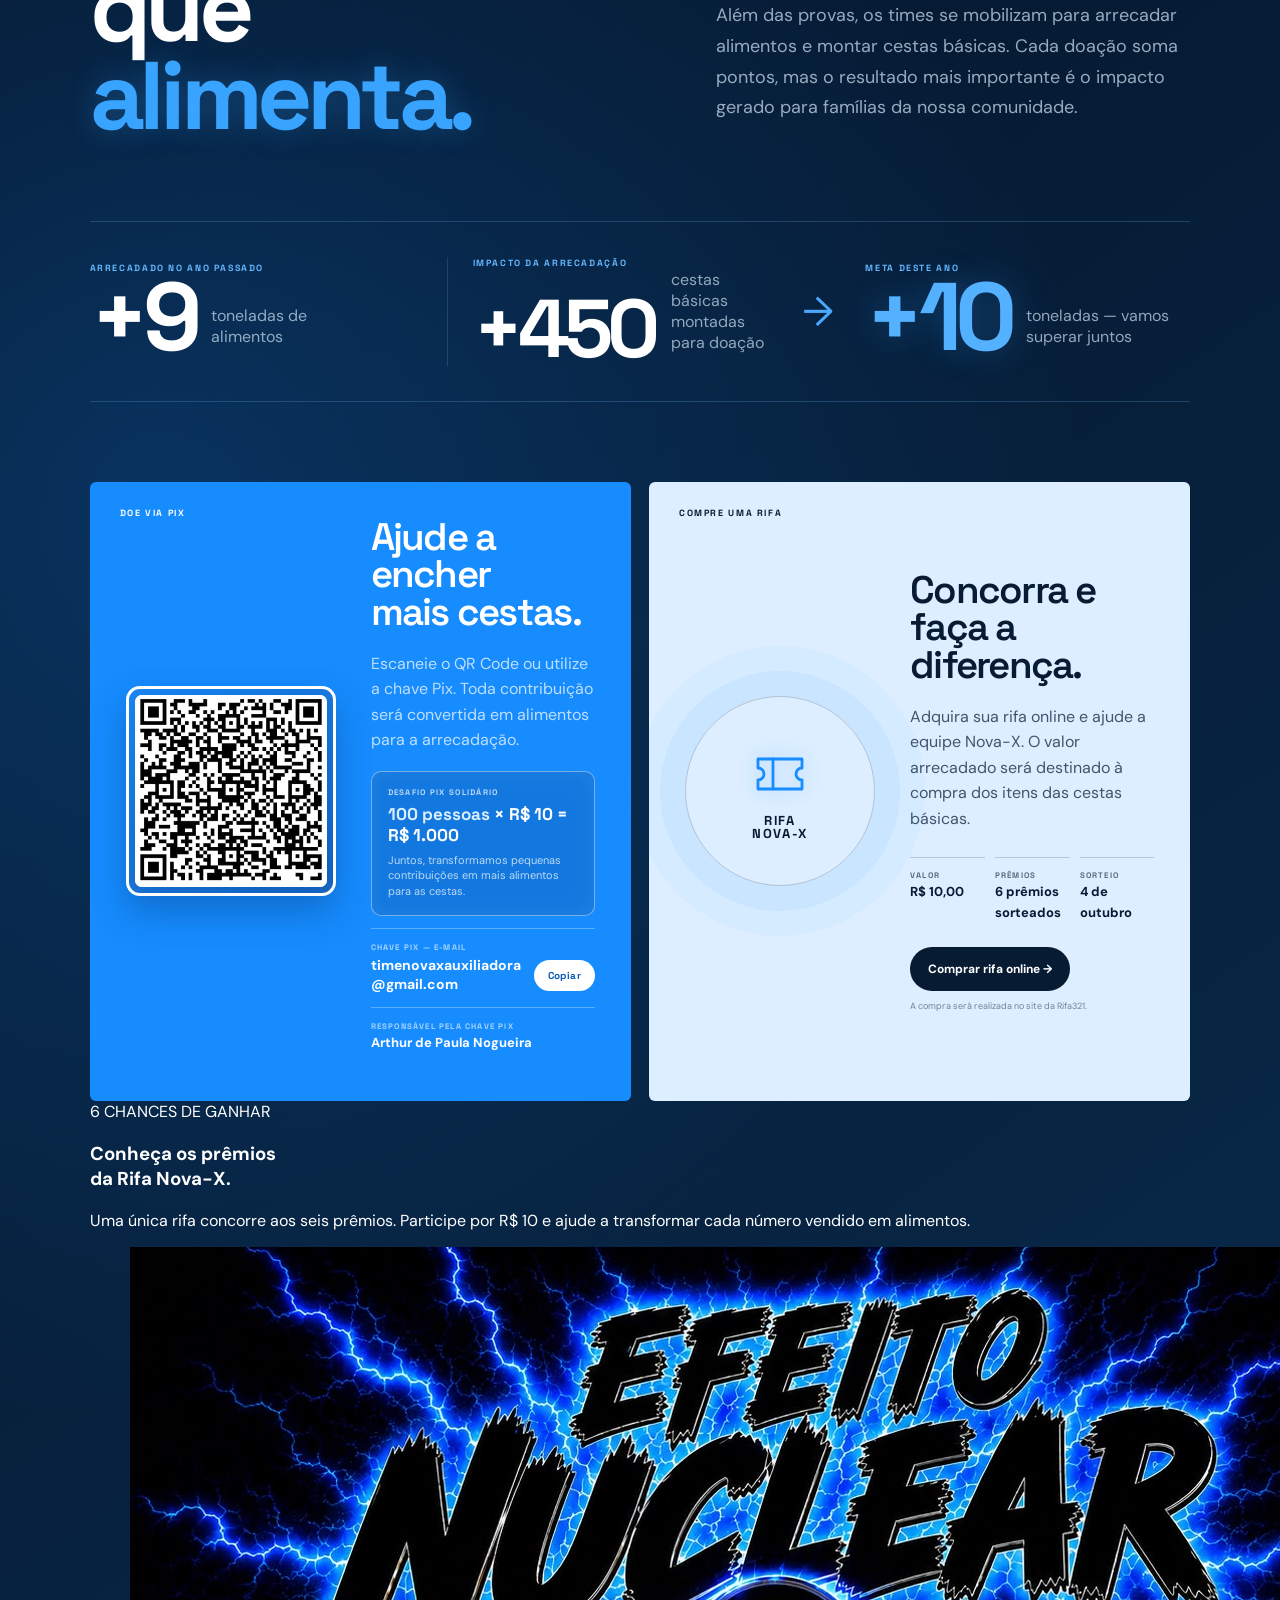
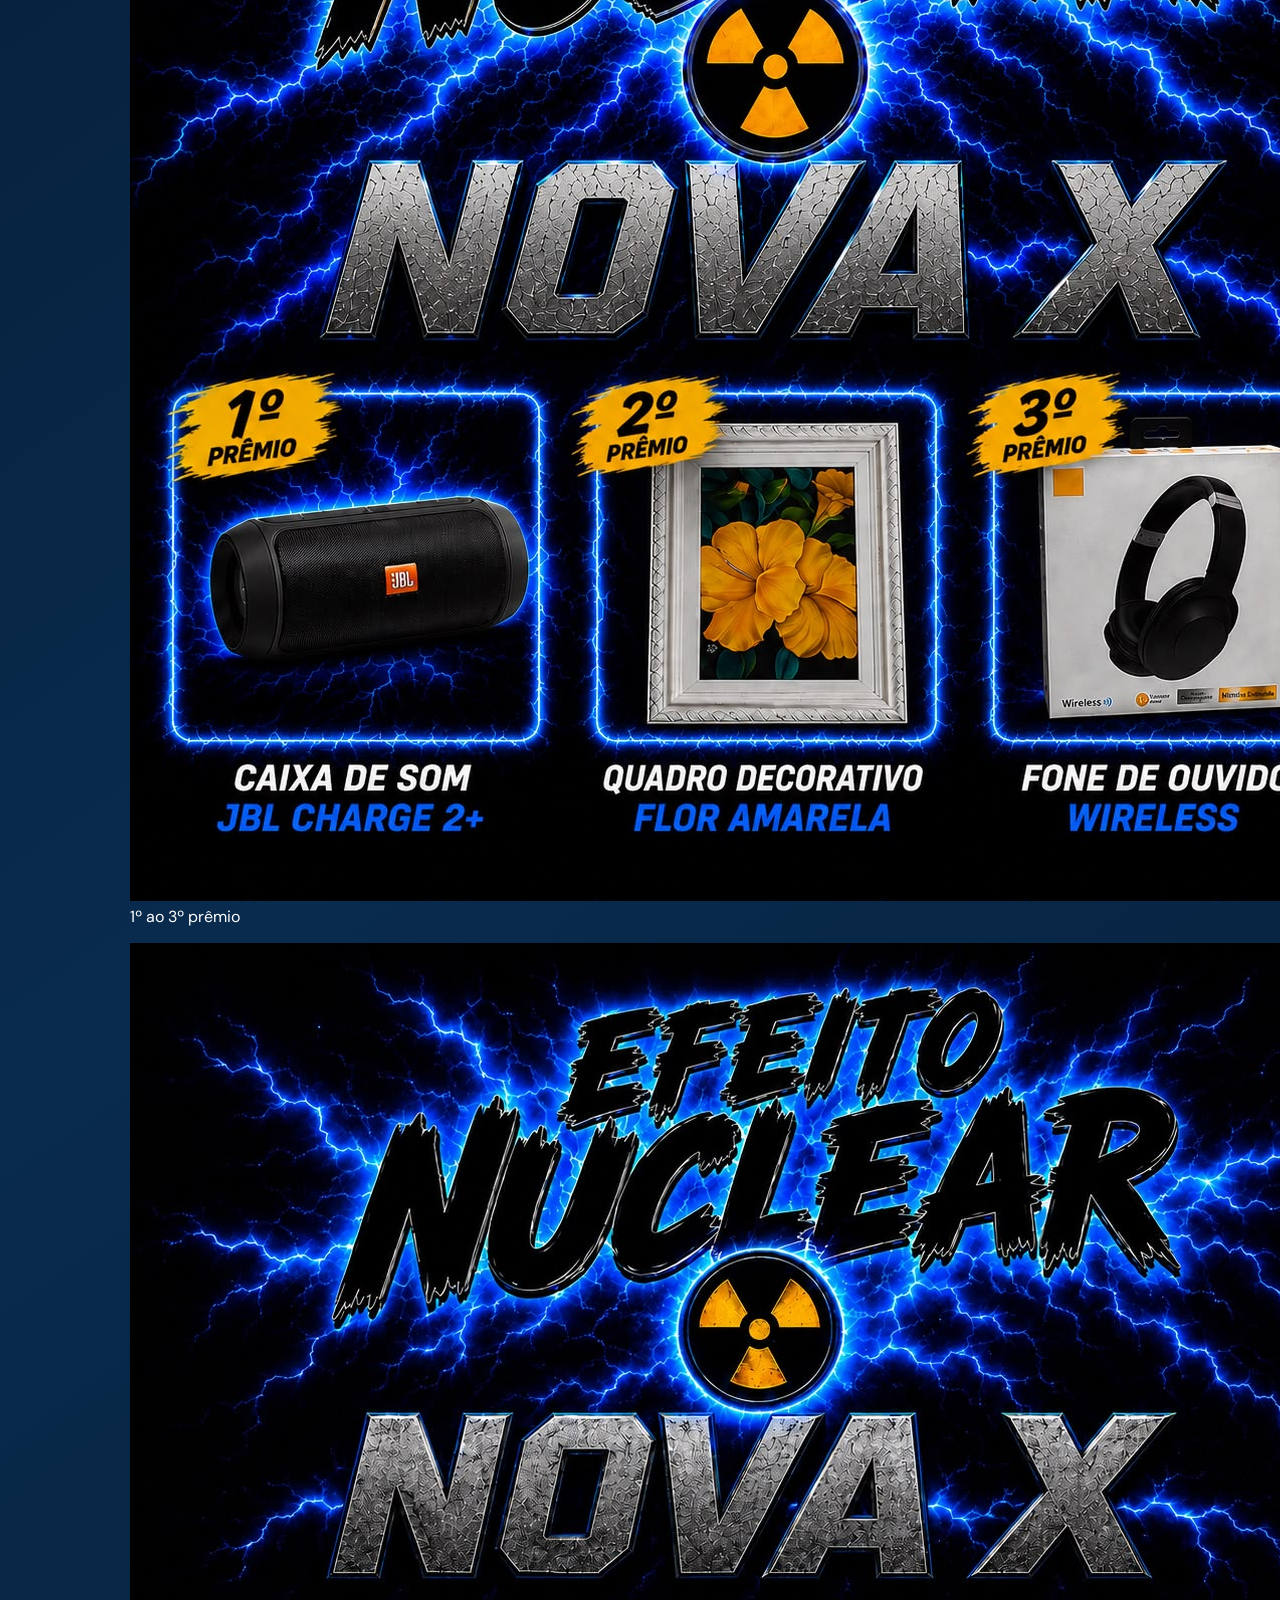
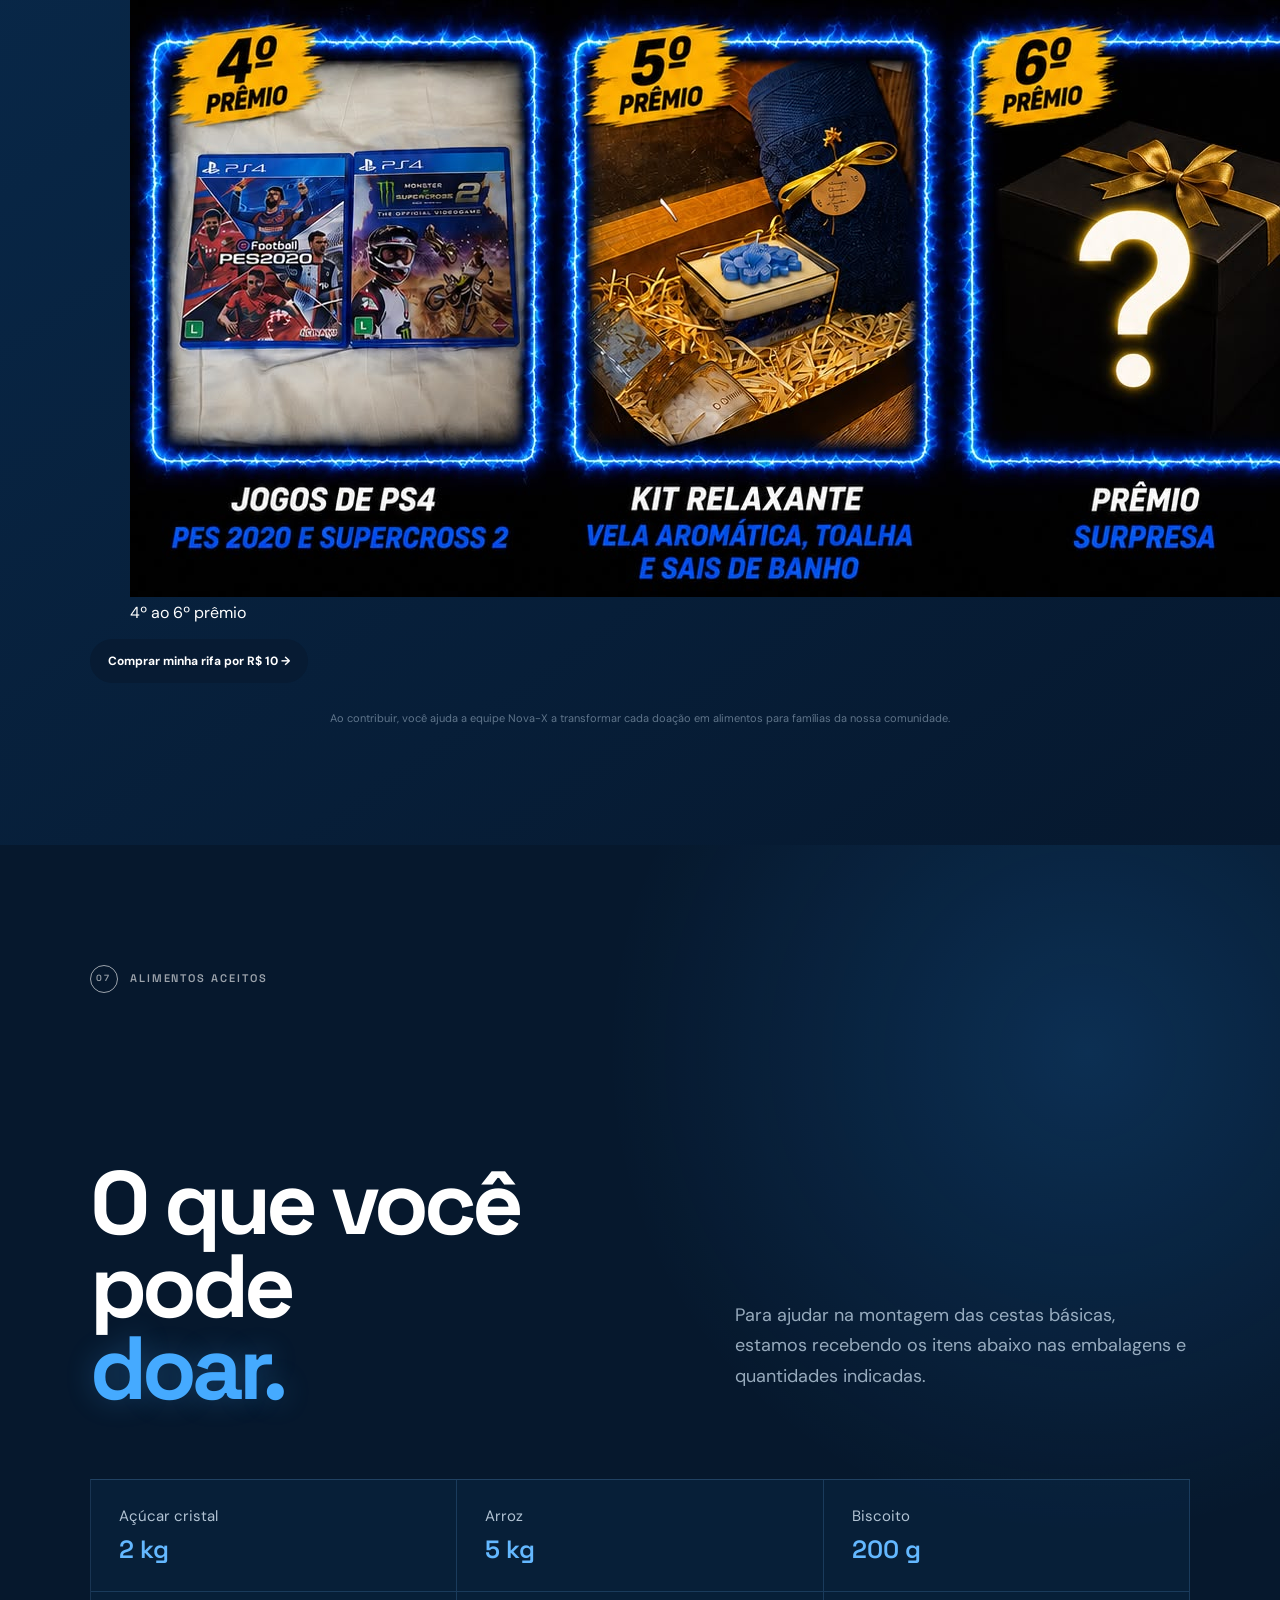
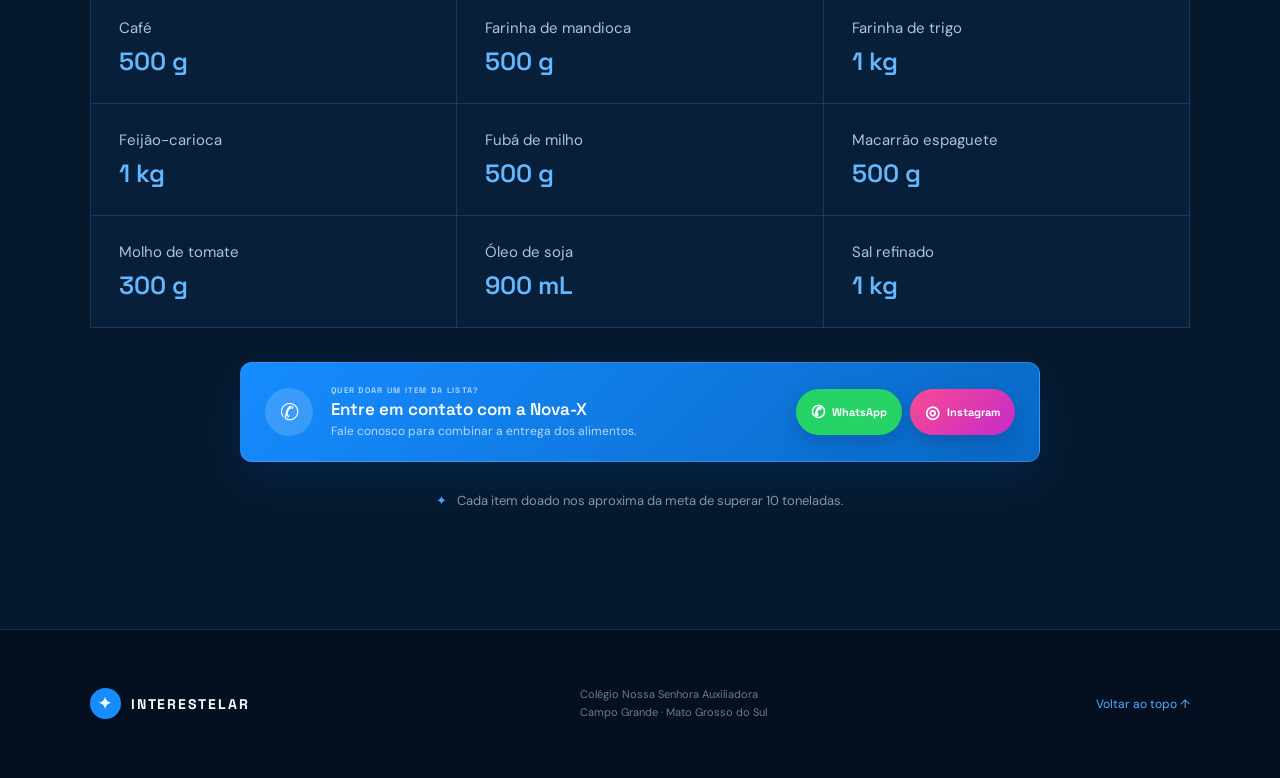
==== commit 5a9eec20: "Exibe os seis prêmios da rifa" ====
--- a/index.html
+++ b/index.html
@@ -180,6 +180,18 @@
           <div class="action-copy"><h3>Concorra e<br>faça a diferença.</h3><p>Adquira sua rifa online e ajude a equipe Nova-X. O valor arrecadado será destinado à compra dos itens das cestas básicas.</p><div class="raffle-details"><div><small>VALOR</small><strong>R$ 10,00</strong></div><div><small>PRÊMIOS</small><strong>6 prêmios sorteados</strong></div><div><small>SORTEIO</small><strong>4 de outubro</strong></div></div><a class="raffle-button" href="https://app.rifa321.com/s/suElH3eg" target="_blank" rel="noopener noreferrer">Comprar rifa online →</a><small class="raffle-link-note">A compra será realizada no site da Rifa321.</small></div>
         </article>
       </div>
+      <div class="raffle-prizes-showcase reveal" aria-labelledby="raffle-prizes-title">
+        <div class="raffle-prizes-heading">
+          <span>6 CHANCES DE GANHAR</span>
+          <h3 id="raffle-prizes-title">Conheça os prêmios<br>da Rifa Nova-X.</h3>
+          <p>Uma única rifa concorre aos seis prêmios. Participe por R$ 10 e ajude a transformar cada número vendido em alimentos.</p>
+        </div>
+        <div class="raffle-prizes-gallery">
+          <figure><img src="rifa-premios-1-a-3.jpeg?v=20260818-43" alt="Primeiro prêmio: caixa de som JBL Charge 2+, segundo prêmio: quadro decorativo Flor Amarela e terceiro prêmio: fone de ouvido wireless"><figcaption>1º ao 3º prêmio</figcaption></figure>
+          <figure><img src="rifa-premios-4-a-6.jpeg?v=20260818-43" alt="Quarto prêmio: jogos de PS4 PES 2020 e Supercross 2, quinto prêmio: kit relaxante e sexto prêmio: prêmio surpresa"><figcaption>4º ao 6º prêmio</figcaption></figure>
+        </div>
+        <a class="raffle-button raffle-prizes-button" href="https://app.rifa321.com/s/suElH3eg" target="_blank" rel="noopener noreferrer">Comprar minha rifa por R$ 10 →</a>
+      </div>
       <p class="donation-note reveal">Ao contribuir, você ajuda a equipe Nova-X a transformar cada doação em alimentos para famílias da nossa comunidade.</p>
     </section>
 
--- a/styles.css
+++ b/styles.css
@@ -168,6 +168,11 @@
 .qr-code-inner img { position: static; display: block; width: 100%; height: 100%; max-width: none; object-fit: contain; filter: none; mix-blend-mode: normal; transform: none; }
 .pix-key-row { display: flex; align-items: center; gap: 10px; margin-top: 4px; }
 .pix-key-row strong { flex: 1; min-width: 0; }
+.pix-solidarity { margin: 18px 0 12px; padding: 15px 16px; border: 1px solid rgba(255,255,255,.42); border-radius: 10px; background: rgba(3,35,77,.18); box-shadow: inset 0 0 24px rgba(255,255,255,.06); }
+.pix-solidarity small { display: block; margin-bottom: 7px; color: rgba(255,255,255,.72); font: 700 8px "Space Grotesk"; letter-spacing: .16em; }
+.pix-solidarity strong { display: block; color: #fff; font: 700 17px/1.25 "Space Grotesk"; }
+.pix-solidarity strong span { color: #d9efff; }
+.pix-solidarity p { margin: 6px 0 0; color: rgba(255,255,255,.72); font-size: 11px; line-height: 1.45; }
 .copy-pix-button { flex: 0 0 auto; border: 1px solid rgba(255,255,255,.65); border-radius: 999px; padding: 8px 13px; background: #fff; color: #0757b8; font: 700 10px "Space Grotesk"; letter-spacing: .04em; cursor: pointer; transition: transform .2s ease, background .2s ease; }
 .copy-pix-button:hover { transform: translateY(-1px); background: #e7f4ff; }
 .copy-pix-button.copied { background: #071b33; border-color: #071b33; color: #fff; }
@@ -184,3 +189,4 @@
 @media (max-width: 580px) {
   .orbit-team.is-expanded { width: 116px; height: 116px; left: -58px; margin-top: -58px; }
 }
+
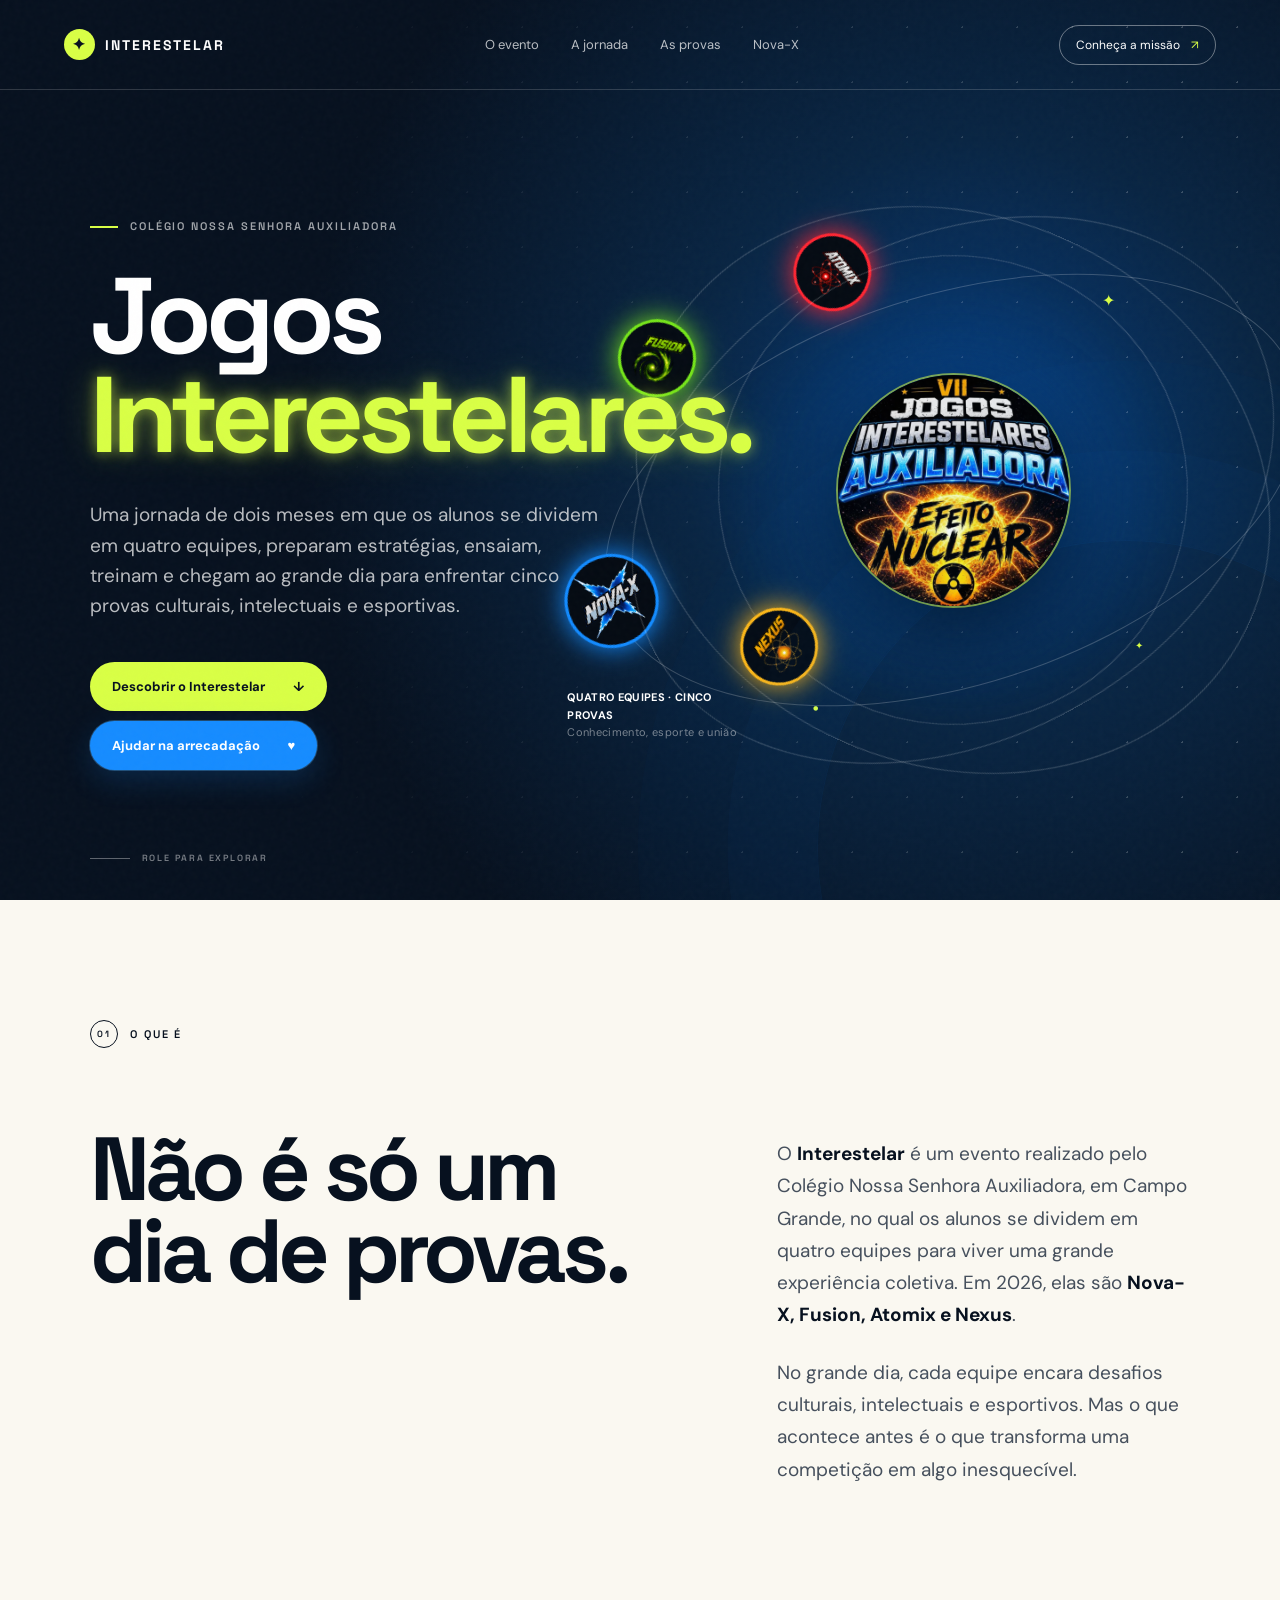
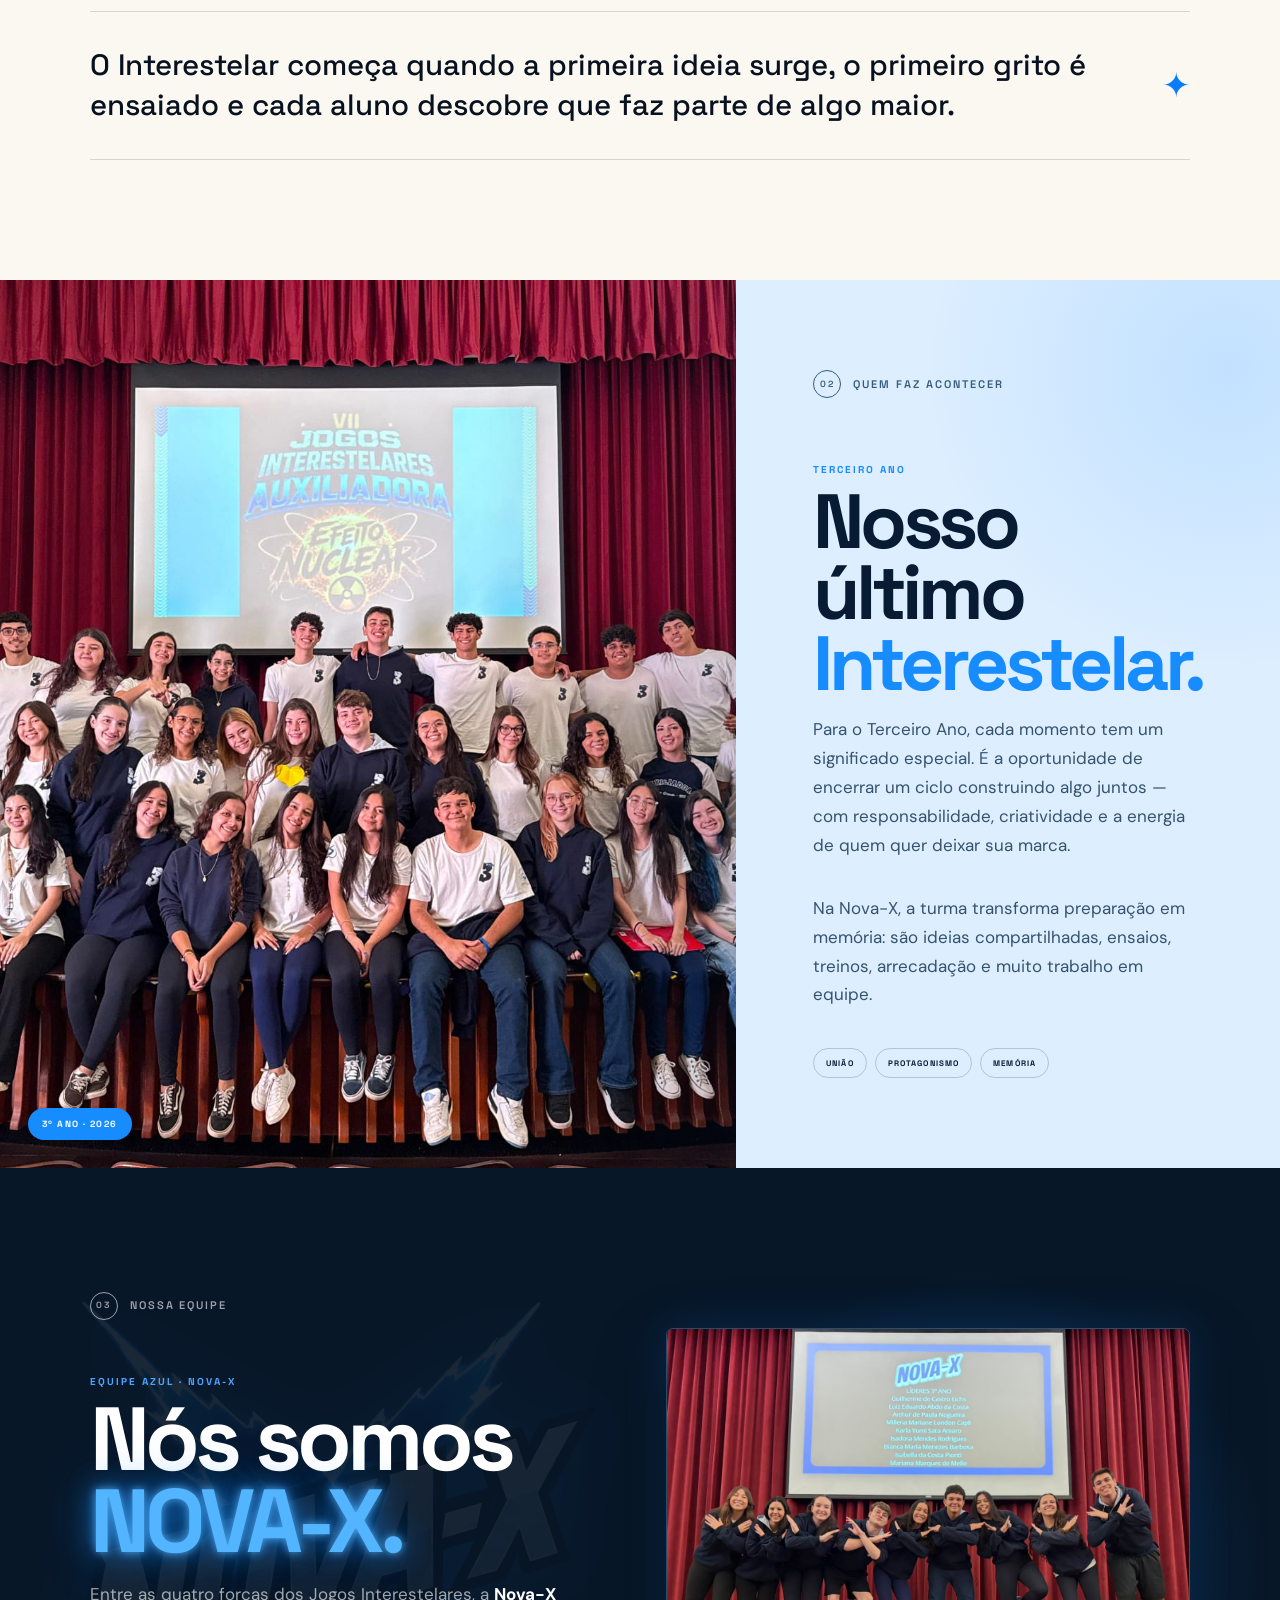
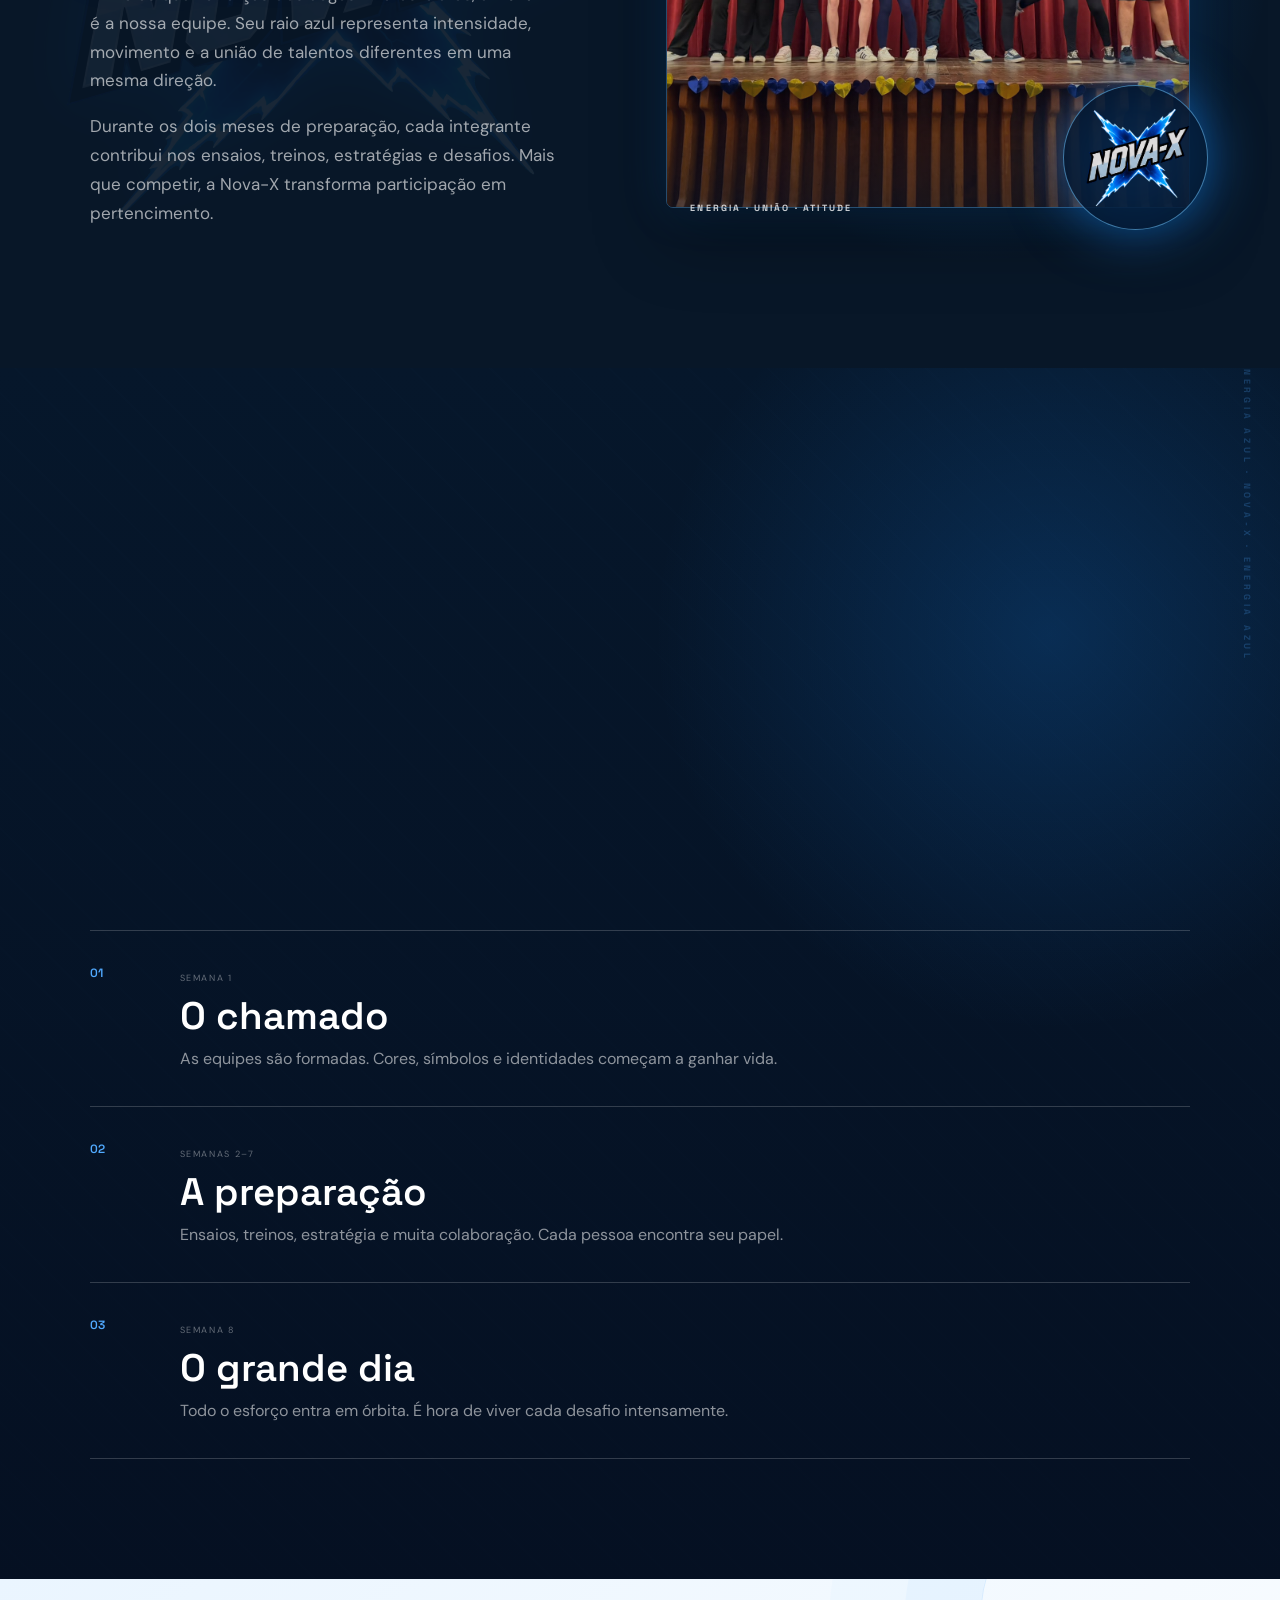
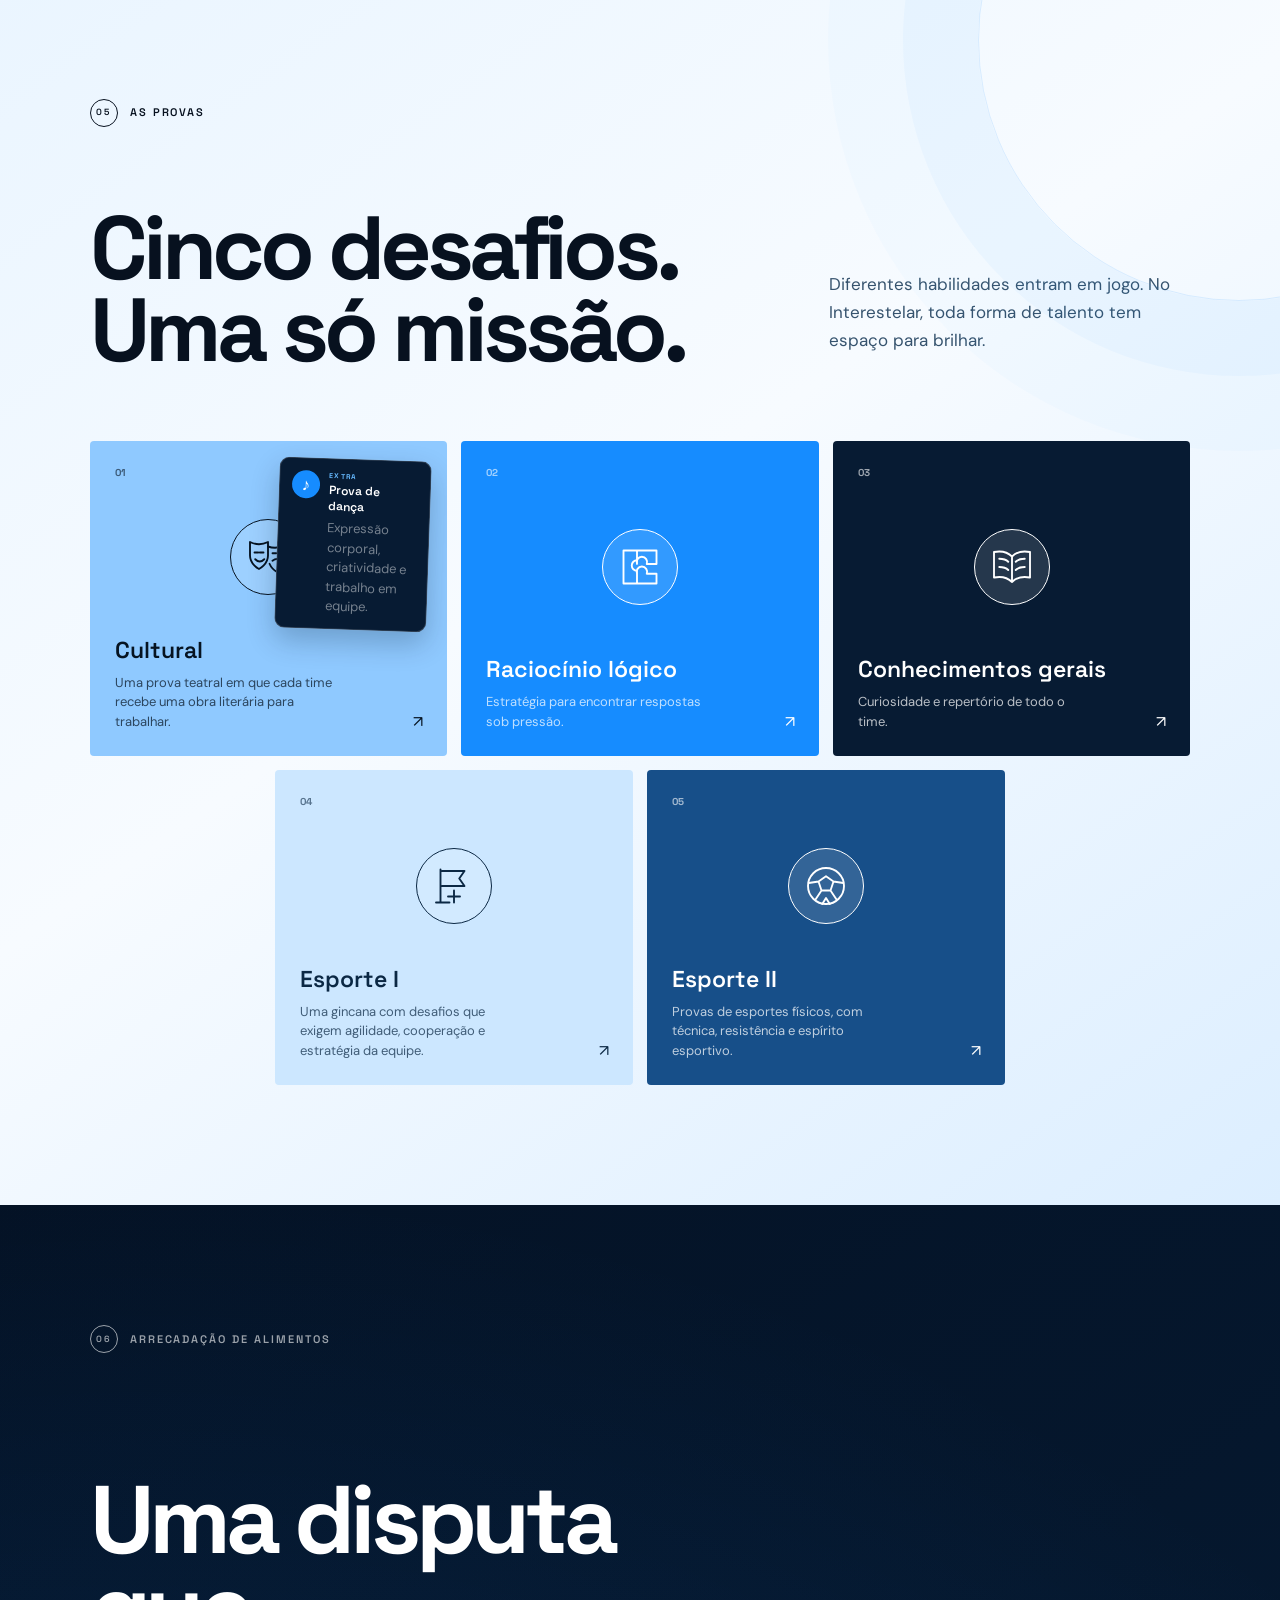
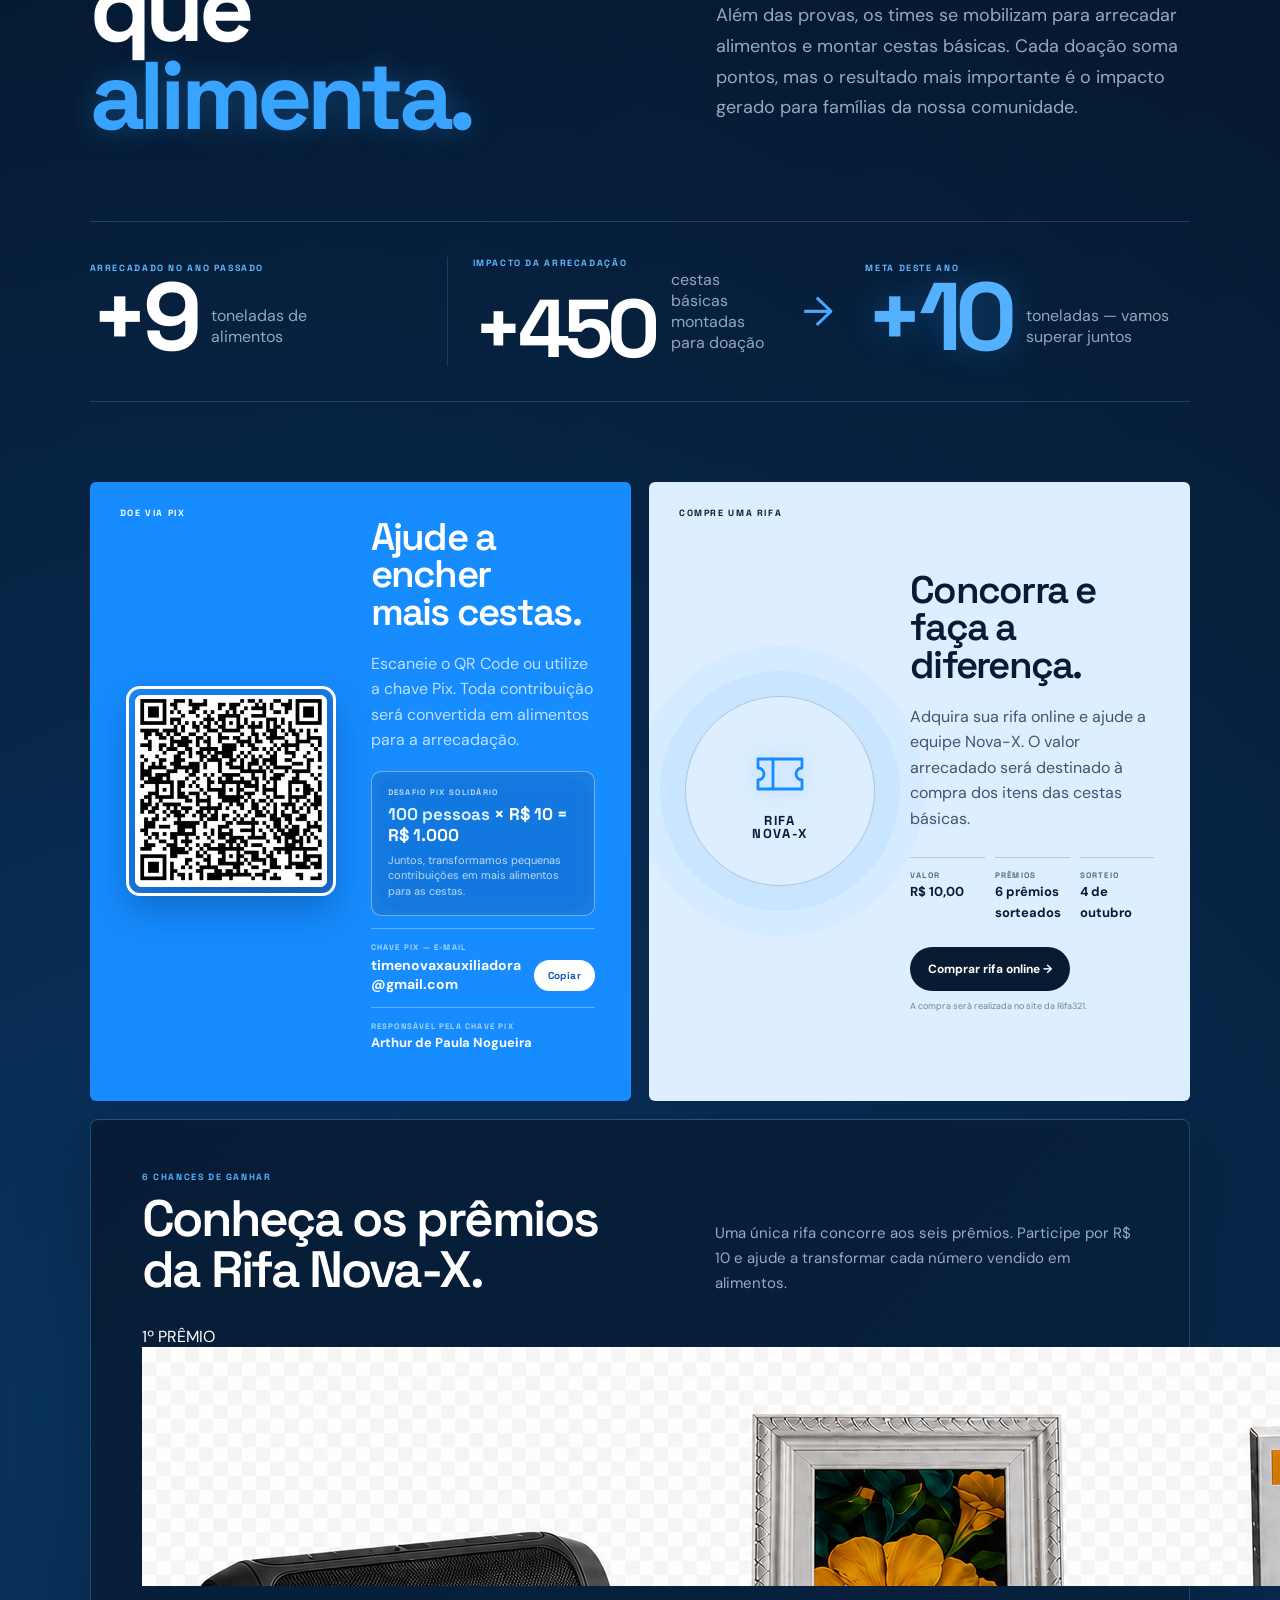
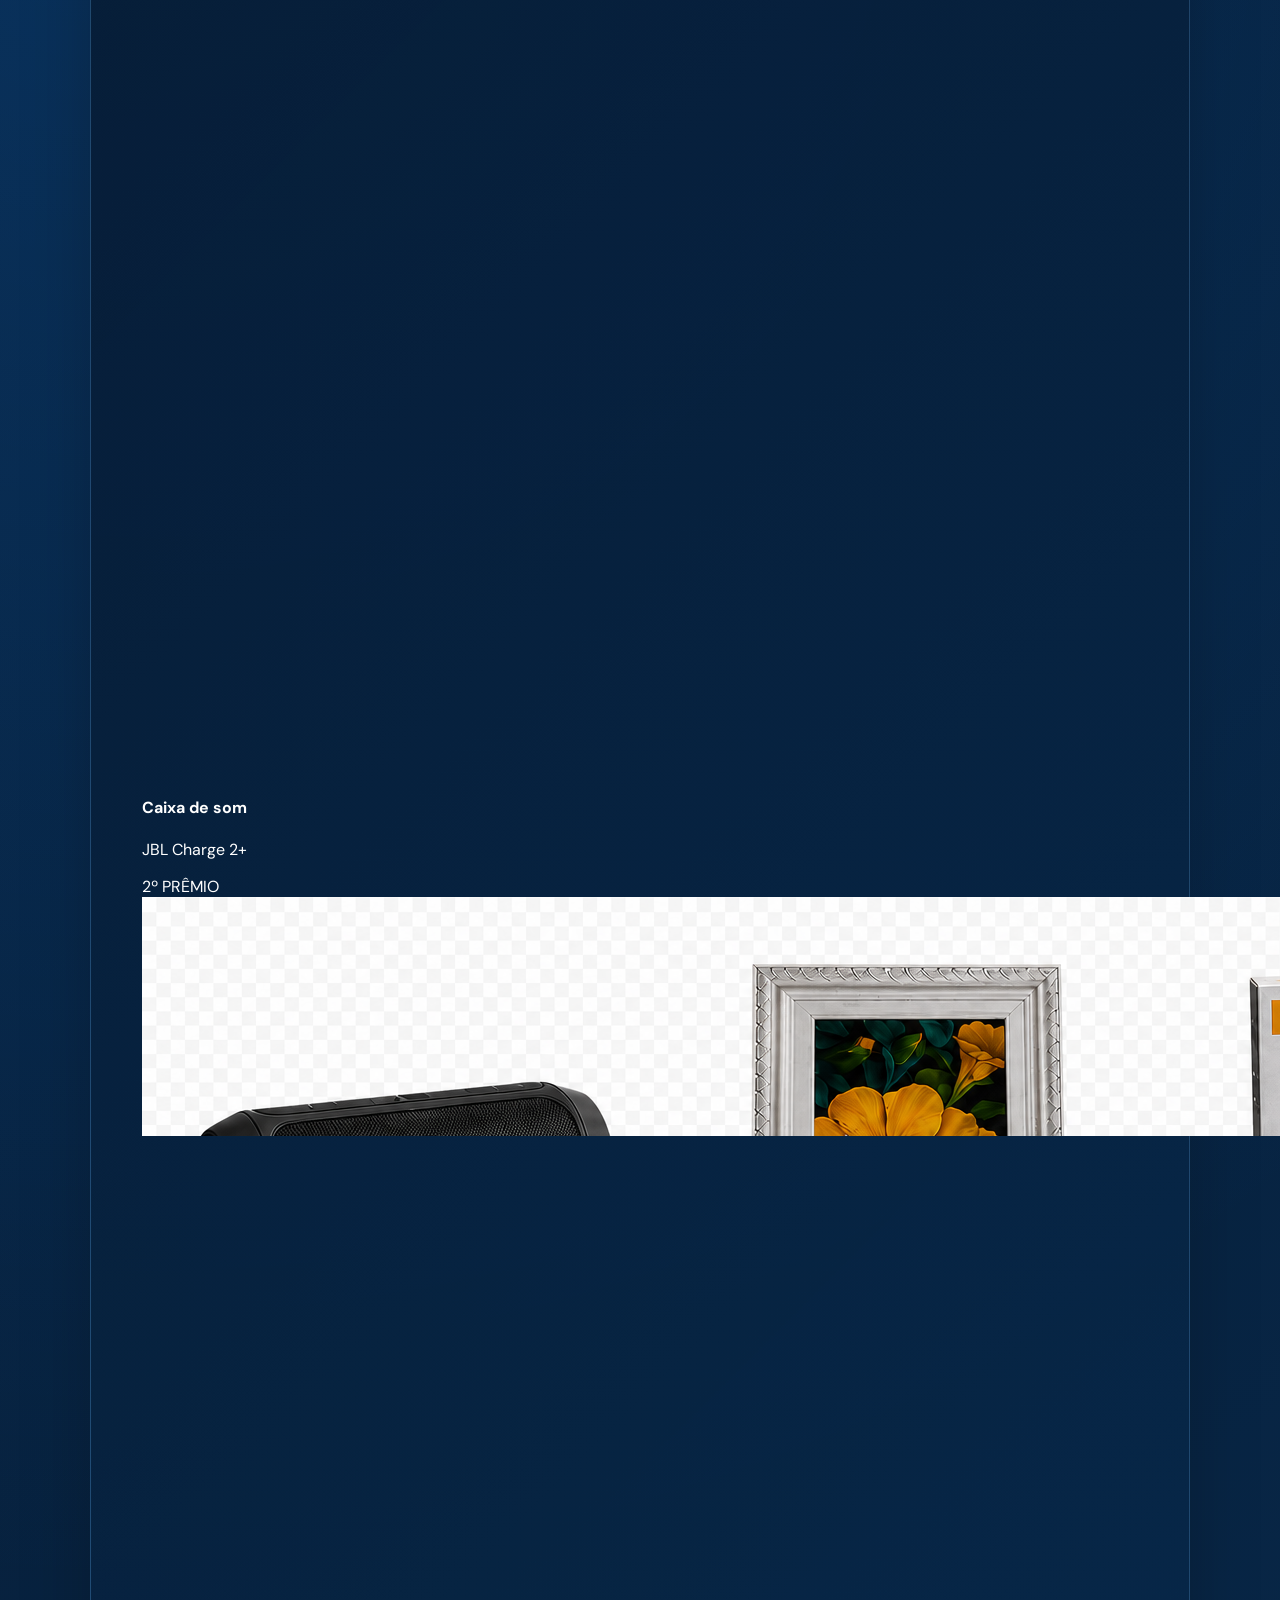
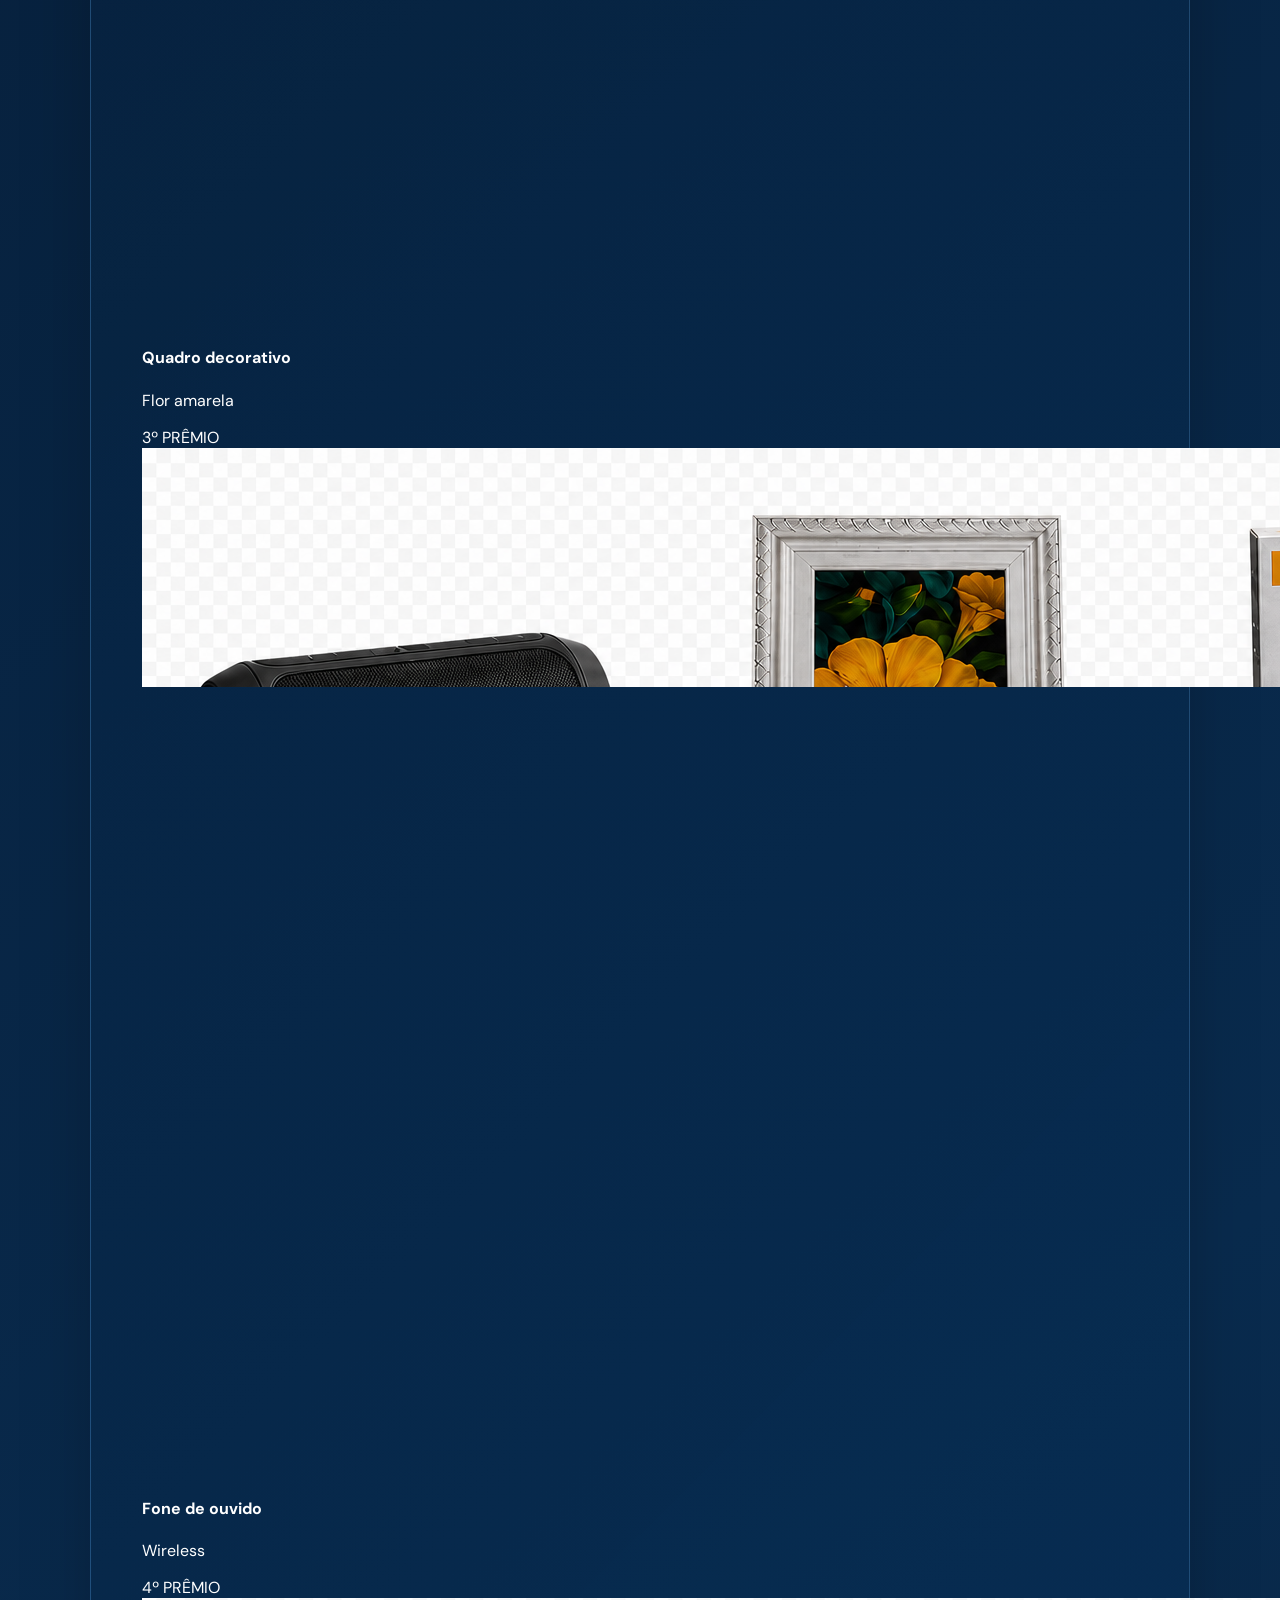
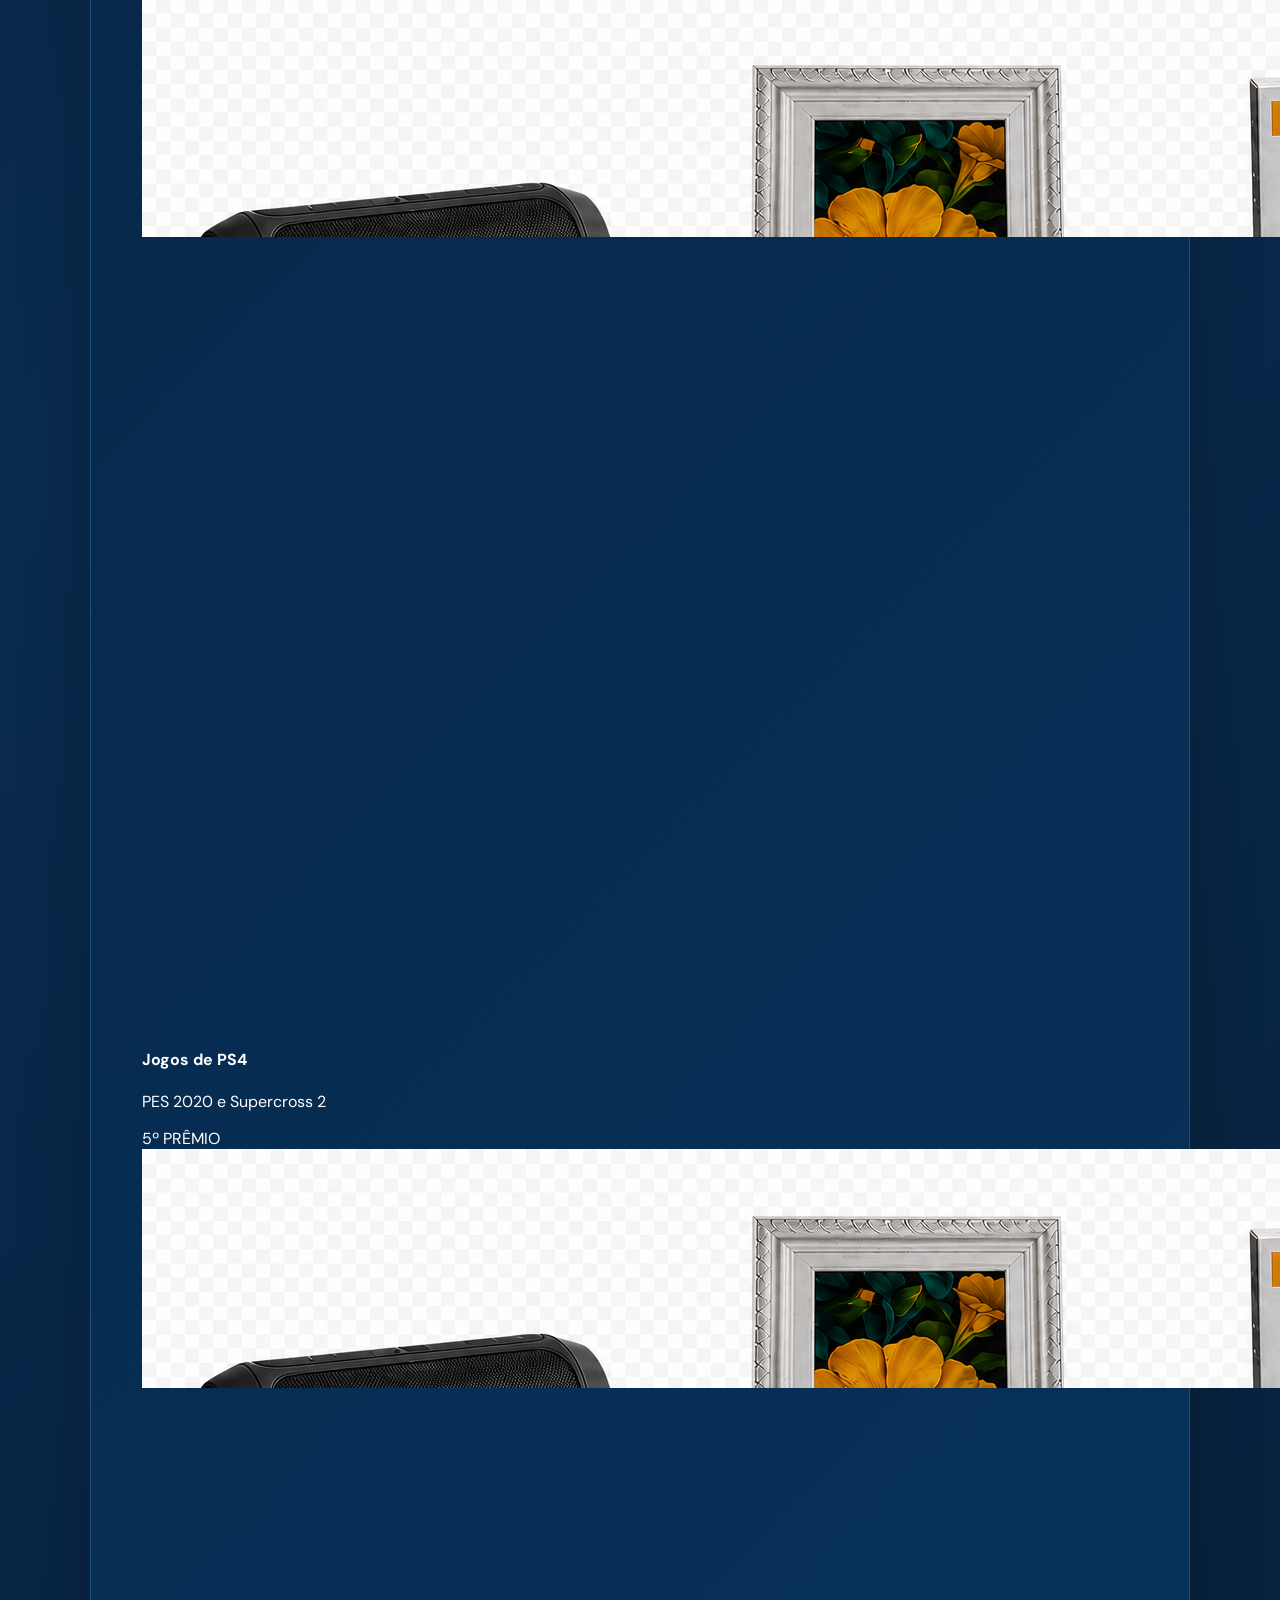
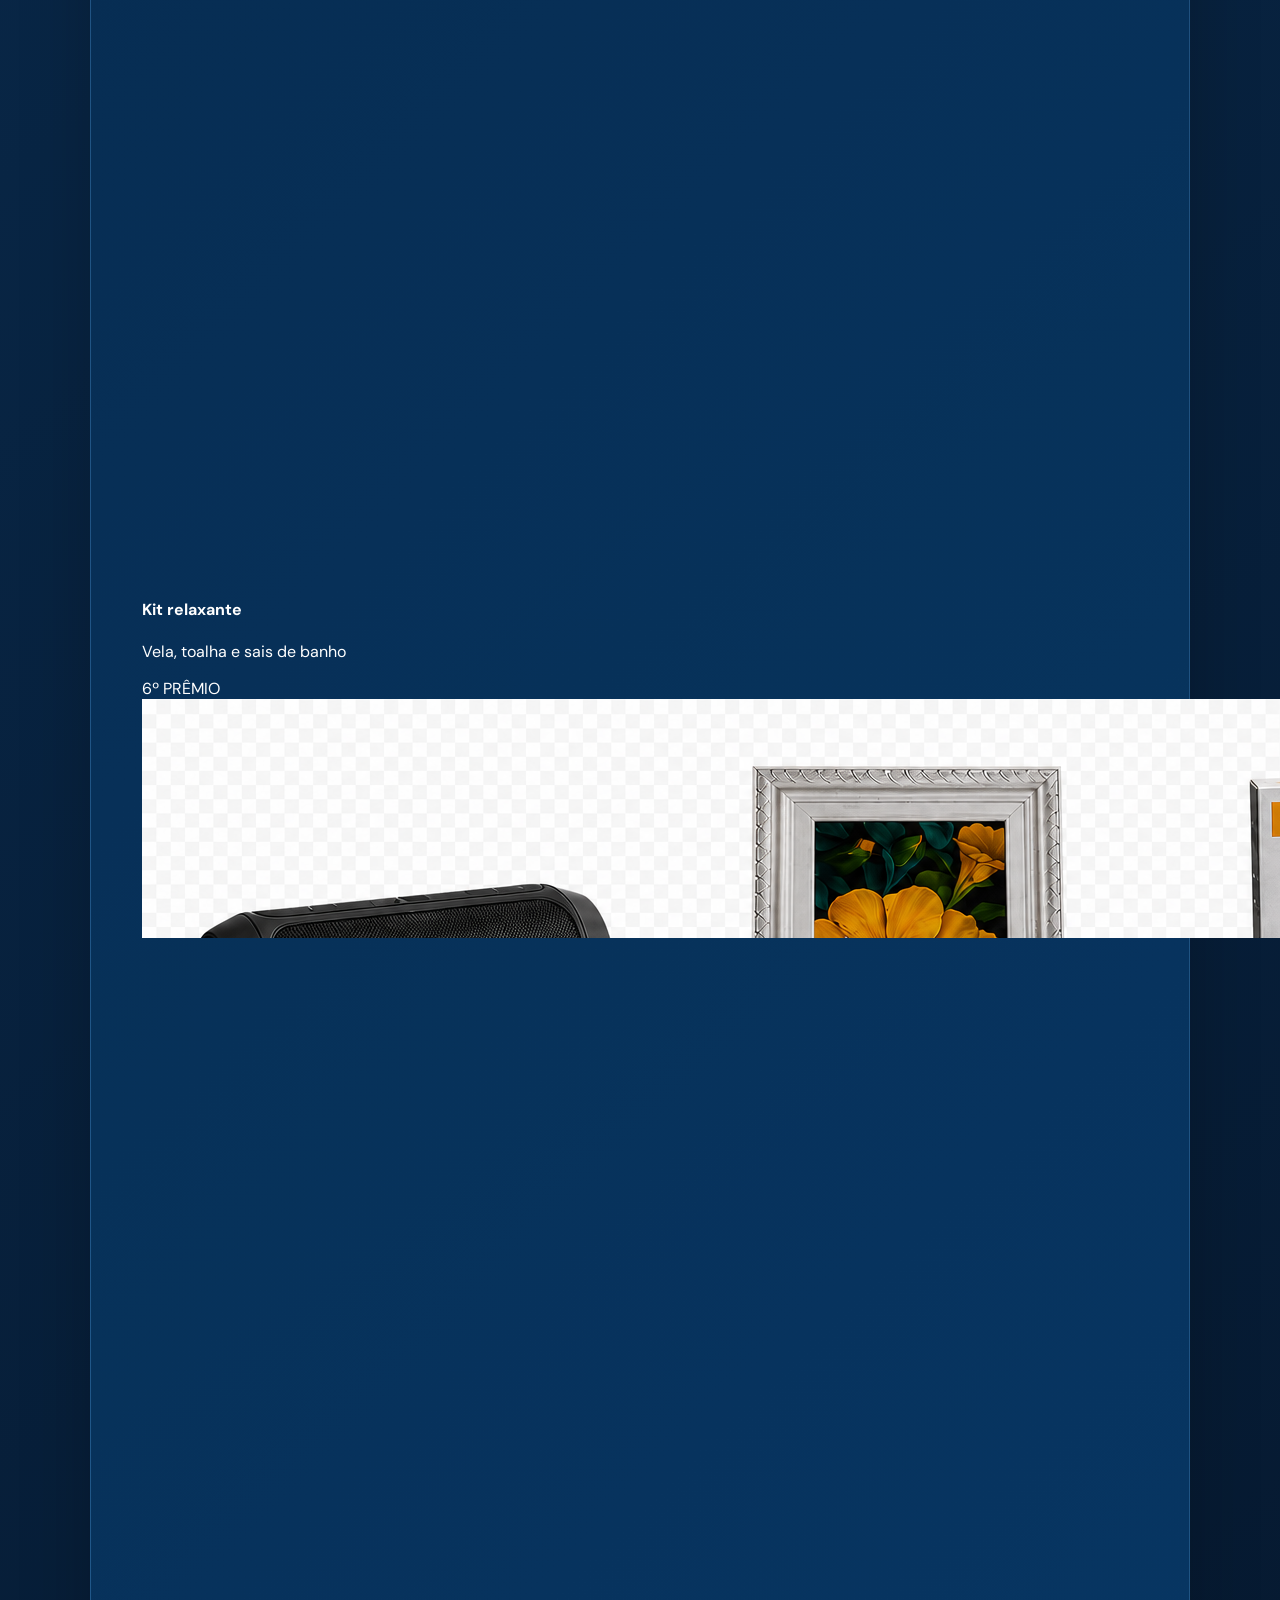
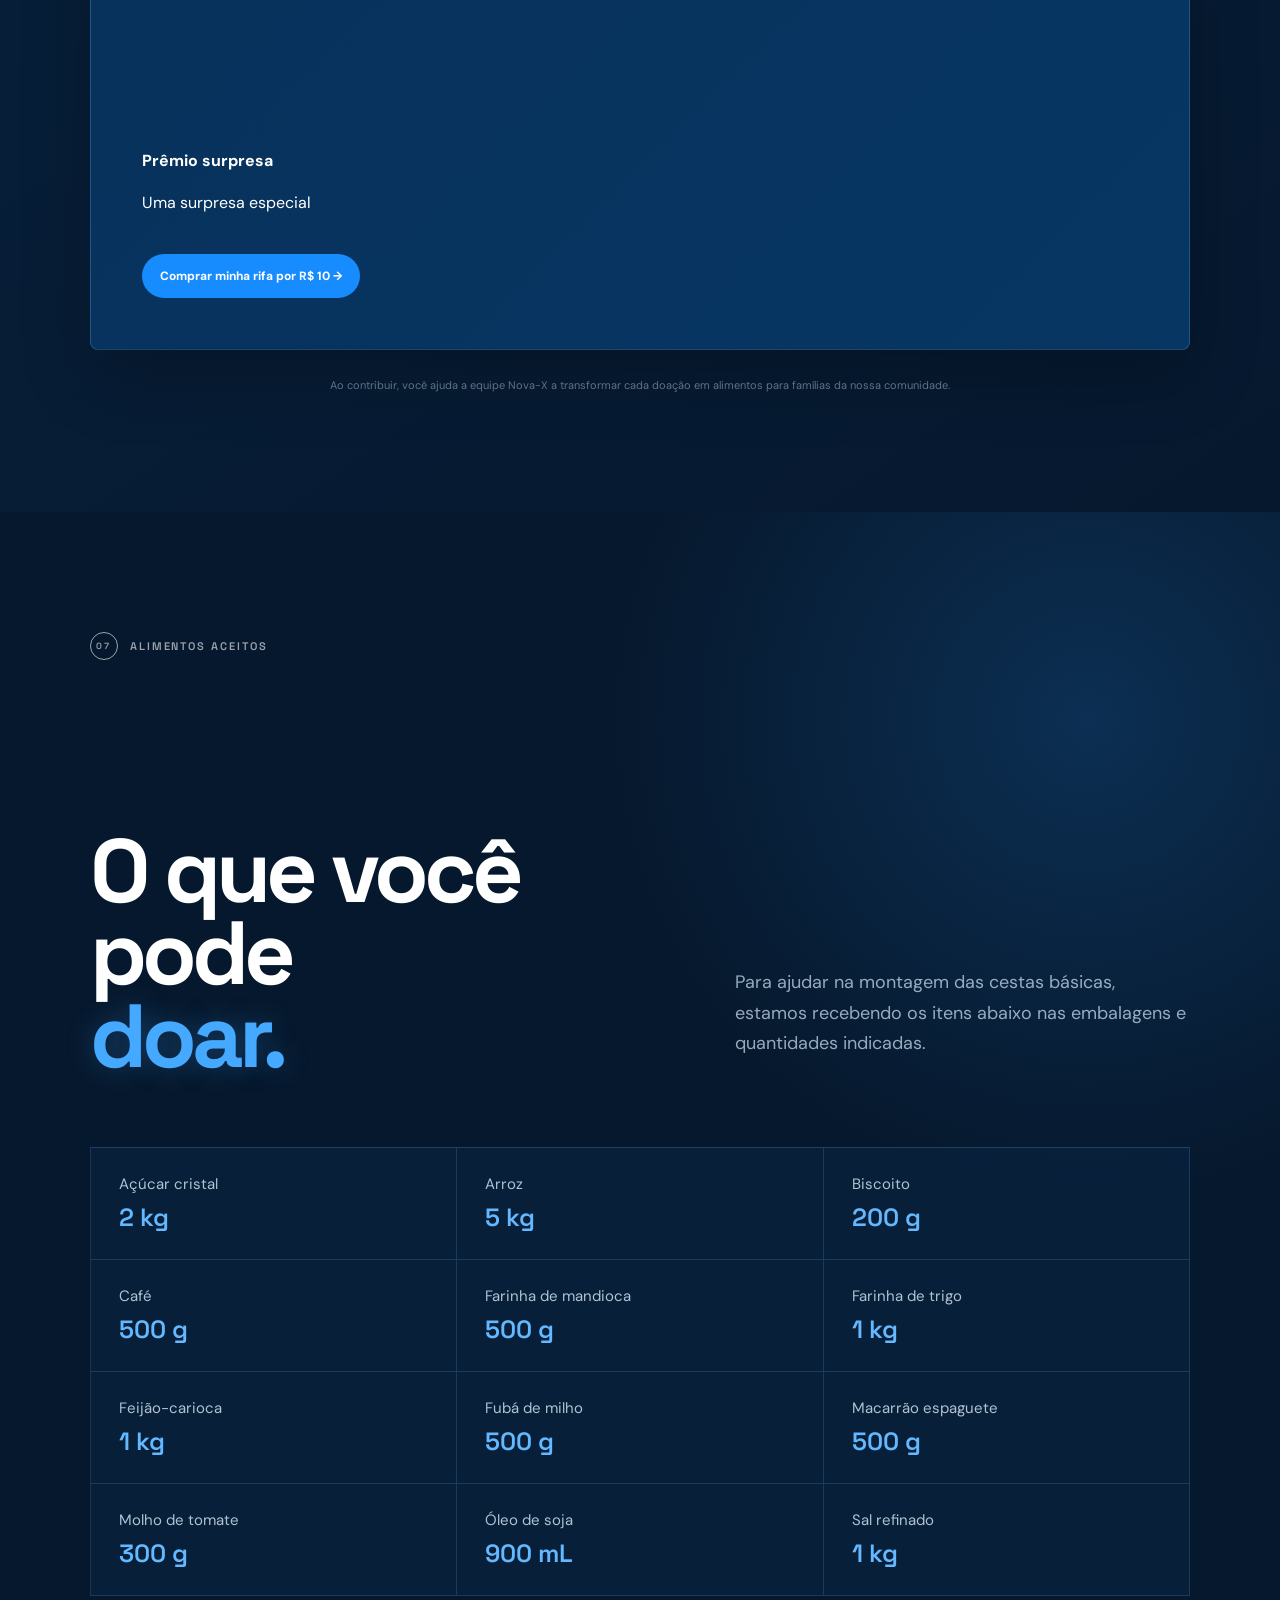
==== commit 33bff8a8: "Refaz vitrine dos prêmios em cards" ====
--- a/index.html
+++ b/index.html
@@ -186,9 +186,13 @@
           <h3 id="raffle-prizes-title">Conheça os prêmios<br>da Rifa Nova-X.</h3>
           <p>Uma única rifa concorre aos seis prêmios. Participe por R$ 10 e ajude a transformar cada número vendido em alimentos.</p>
         </div>
-        <div class="raffle-prizes-gallery">
-          <figure><img src="rifa-premios-1-a-3.jpeg?v=20260818-43" alt="Primeiro prêmio: caixa de som JBL Charge 2+, segundo prêmio: quadro decorativo Flor Amarela e terceiro prêmio: fone de ouvido wireless"><figcaption>1º ao 3º prêmio</figcaption></figure>
-          <figure><img src="rifa-premios-4-a-6.jpeg?v=20260818-43" alt="Quarto prêmio: jogos de PS4 PES 2020 e Supercross 2, quinto prêmio: kit relaxante e sexto prêmio: prêmio surpresa"><figcaption>4º ao 6º prêmio</figcaption></figure>
+        <div class="raffle-prizes-grid">
+          <article class="prize-card"><span>1º PRÊMIO</span><div class="prize-art"><img class="prize-cut prize-cut-1" src="rifa-premios-recortados.png?v=20260818-44" alt="Caixa de som JBL Charge 2+"></div><h4>Caixa de som</h4><p>JBL Charge 2+</p></article>
+          <article class="prize-card"><span>2º PRÊMIO</span><div class="prize-art"><img class="prize-cut prize-cut-2" src="rifa-premios-recortados.png?v=20260818-44" alt="Quadro decorativo com flores amarelas"></div><h4>Quadro decorativo</h4><p>Flor amarela</p></article>
+          <article class="prize-card"><span>3º PRÊMIO</span><div class="prize-art"><img class="prize-cut prize-cut-3" src="rifa-premios-recortados.png?v=20260818-44" alt="Fone de ouvido sem fio"></div><h4>Fone de ouvido</h4><p>Wireless</p></article>
+          <article class="prize-card"><span>4º PRÊMIO</span><div class="prize-art"><img class="prize-cut prize-cut-4" src="rifa-premios-recortados.png?v=20260818-44" alt="Jogos PES 2020 e Supercross 2 para PlayStation 4"></div><h4>Jogos de PS4</h4><p>PES 2020 e Supercross 2</p></article>
+          <article class="prize-card"><span>5º PRÊMIO</span><div class="prize-art"><img class="prize-cut prize-cut-5" src="rifa-premios-recortados.png?v=20260818-44" alt="Kit relaxante com vela aromática, toalha e sais de banho"></div><h4>Kit relaxante</h4><p>Vela, toalha e sais de banho</p></article>
+          <article class="prize-card prize-card-mystery"><span>6º PRÊMIO</span><div class="prize-art"><img class="prize-cut prize-cut-6" src="rifa-premios-recortados.png?v=20260818-44" alt="Caixa representando um prêmio surpresa"></div><h4>Prêmio surpresa</h4><p>Uma surpresa especial</p></article>
         </div>
         <a class="raffle-button raffle-prizes-button" href="https://app.rifa321.com/s/suElH3eg" target="_blank" rel="noopener noreferrer">Comprar minha rifa por R$ 10 →</a>
       </div>
--- a/styles.css
+++ b/styles.css
@@ -127,6 +127,10 @@
 .donation-actions { display: grid; grid-template-columns: 1fr 1fr; gap: 18px; }.donate-card,.raffle-card { min-height: 540px; padding: 36px; position: relative; display: grid; grid-template-columns: .72fr 1.28fr; gap: 35px; align-items: center; border-radius: 6px; overflow: hidden; }.donate-card { background: #168cff; }.raffle-card { background: #dceeff; color: #071b33; }.action-tag { position: absolute; top: 25px; left: 30px; font: 700 9px "Space Grotesk"; letter-spacing: .18em; }.qr-code-frame { width: 210px; height: 210px; display: grid; place-items: center; border: 3px solid #fff; border-radius: 14px; background: linear-gradient(145deg,#0a7df0,#0757b8); box-shadow: 0 16px 35px rgba(0,45,96,.32), inset 0 0 28px rgba(255,255,255,.12); }.qr-code-inner { width: 160px; height: 160px; position: relative; overflow: hidden; border: 4px solid #fff; border-radius: 7px; background: #fff; }.qr-code-inner img { position: absolute; width: 311px; max-width: none; left: -77px; top: -205px; }.action-copy h3 { margin: 0 0 20px; font: 600 clamp(30px,3vw,48px)/.98 "Space Grotesk"; letter-spacing: -.045em; }.action-copy > p { line-height: 1.6; opacity: .72; }.data-placeholder { border-top: 1px solid rgba(255,255,255,.3); padding: 13px 0; }.data-placeholder small,.raffle-details small { display: block; font: 700 8px "Space Grotesk"; letter-spacing: .15em; opacity: .62; }.data-placeholder strong,.raffle-details strong { font-size: 13px; }.pix-key strong { overflow-wrap: anywhere; font-size: 14px; line-height: 1.35; }.raffle-symbol { width: 190px; height: 190px; border: 1px solid rgba(7,27,51,.2); border-radius: 50%; display: grid; place-content: center; text-align: center; color: #168cff; box-shadow: 0 0 0 25px rgba(22,140,255,.06), 0 0 0 50px rgba(22,140,255,.03); }.raffle-symbol svg { width: 64px; height: 64px; margin: 0 auto 8px; fill: none; stroke: currentColor; stroke-width: 2.8; stroke-linecap: round; stroke-linejoin: round; filter: drop-shadow(0 0 8px rgba(22,140,255,.25)); }.raffle-symbol span { display: block; color: #071b33; font: 700 13px/1 "Space Grotesk"; letter-spacing: .13em; }.raffle-details { display: grid; grid-template-columns: repeat(3,1fr); gap: 10px; margin: 25px 0; }.raffle-details > div { border-top: 1px solid rgba(7,27,51,.18); padding-top: 12px; }.raffle-button { display: inline-flex; padding: 14px 18px; border-radius: 40px; background: #071b33; color: #fff; font-size: 12px; font-weight: 700; opacity: 1; pointer-events: auto; transition: transform .2s ease, background .2s ease; }.raffle-button:hover { transform: translateY(-2px); background: #168cff; }.donation-note { color: rgba(220,239,255,.42); font-size: 11px; text-align: center; margin: 28px 0 0; }
 .reveal { opacity: 0; transform: translateY(24px); transition: opacity .7s ease, transform .7s ease; }.reveal.visible { opacity: 1; transform: none; }
 .raffle-link-note { display: block; margin-top: 9px; color: rgba(7,27,51,.5); font-size: 9px; line-height: 1.4; }
+.raffle-prizes-showcase { margin-top: 18px; padding: clamp(28px,4vw,54px); border: 1px solid rgba(107,186,255,.25); border-radius: 8px; background: linear-gradient(135deg,rgba(7,27,51,.92),rgba(8,58,105,.9)); box-shadow: 0 25px 70px rgba(0,0,0,.22); }
+.raffle-prizes-heading { display: grid; grid-template-columns: 1.1fr .9fr; gap: 10px 55px; align-items: end; margin-bottom: 30px; }.raffle-prizes-heading > span { grid-column: 1 / -1; color: #55b4ff; font: 700 9px "Space Grotesk"; letter-spacing: .18em; }.raffle-prizes-heading h3 { margin: 0; font: 600 clamp(32px,4vw,58px)/1 "Space Grotesk"; letter-spacing: -.045em; }.raffle-prizes-heading p { margin: 0; color: rgba(220,239,255,.68); font-size: 15px; line-height: 1.65; }
+.raffle-prizes-gallery { display: grid; grid-template-columns: 1fr 1fr; gap: 16px; }.raffle-prizes-gallery figure { margin: 0; overflow: hidden; border: 1px solid rgba(87,174,255,.35); border-radius: 6px; background: #020711; }.raffle-prizes-gallery img { display: block; width: 100%; aspect-ratio: 1; object-fit: cover; transition: transform .35s ease, filter .35s ease; }.raffle-prizes-gallery figure:hover img { transform: scale(1.025); filter: brightness(1.08); }.raffle-prizes-gallery figcaption { padding: 12px 15px; color: #8dccff; font: 700 10px "Space Grotesk"; letter-spacing: .12em; text-transform: uppercase; }
+.raffle-prizes-button { margin-top: 25px; background: #168cff; }.raffle-prizes-button:hover { background: #fff; color: #071b33; }
 
 @media (prefers-reduced-motion: reduce) { html { scroll-behavior: auto; }.reveal { opacity: 1; transform: none; transition: none; }.team-orbit-line, .orbit-team, .final-orbit, .team-dot, .nova-feature::before, .nova-feature h2 em { animation: none; } }
 @media (max-width: 900px) {
@@ -140,6 +144,7 @@
   .hero-buttons { flex-direction: column; width: 100%; }.hero-buttons .button { justify-content: space-between; width: 100%; }
   .class-photo { min-height: 390px; }.class-copy { padding: 70px 6vw; }
   .donate-card,.raffle-card { grid-template-columns: 1fr; padding: 70px 25px 28px; }.qr-code-frame { width: 175px; height: 175px; margin: auto; }.qr-code-inner { width: 132px; height: 132px; }.qr-code-inner img { width: 254px; left: -62px; top: -167px; }.raffle-symbol { width: 155px; height: 155px; margin: auto; }.raffle-details { grid-template-columns: 1fr; }.impact-numbers article { grid-template-columns: 1fr; }.impact-numbers span { padding: 8px 0 0; }.food-contact-pop { grid-template-columns: auto 1fr; padding: 18px; }.food-contact-buttons { grid-column: 1 / -1; width: 100%; }.contact-button { flex: 1; justify-content: center; }
+  .raffle-prizes-heading,.raffle-prizes-gallery { grid-template-columns: 1fr; }.raffle-prizes-heading { gap: 16px; }.raffle-prizes-heading > span { grid-column: auto; }.raffle-prizes-showcase { padding: 28px 18px; }.raffle-prizes-button { width: 100%; justify-content: center; text-align: center; }
   .nova-feature-art { min-height: 390px; }.nova-team-photo { height: 360px; }.nova-photo-emblem { width: 105px; height: 105px; right: -8px; bottom: 12px; }.nova-feature-art > span { left: 16px; bottom: 25px; letter-spacing: .13em; }
   .nuclear-badge { left: -7px; top: 2%; transform: scale(.82); }
   .site-header { height: 75px; }.hero { padding: 115px 6vw 45px; min-height: 900px; }.hero h1 { font-size: 54px; }.hero-lead { font-size: 16px; }.hero-actions { align-items: flex-start; flex-direction: column; }.hero-visual { min-height: 360px; margin: 10px 0 0; transform: scale(.72); }.official-logo { width: 210px; height: 210px; }.logo-halo { width: 330px; height: 330px; }.nova-seal { width: 90px; height: 90px; right: -35px; bottom: 0; }.nova-seal img { width: 56px; height: 56px; }.scroll-note { display:none; }.section { padding: 85px 6vw; }.intro h2, .challenges h2, .teams h2, .journey h2 { font-size: 47px; }.intro-copy { font-size: 17px; }.manifesto { margin-top: 65px; }.challenge-grid { grid-template-columns: 1fr; }.challenge-card, .challenge-card:nth-child(4), .challenge-card:last-child { grid-column: auto; min-height: 285px; }.dance-pop { width: 145px; top: 14px; right: 14px; }.timeline article { grid-template-columns: 55px 1fr; }.team-orbit { transform: scale(.7); margin: -30px -90px; }.teams { min-height: 900px; }.foods-heading { margin-bottom: 42px; }.foods-list { grid-template-columns: 1fr; }.foods-list div { min-height: 88px; padding: 20px; } footer { flex-direction: column; align-items: flex-start; gap: 25px; }
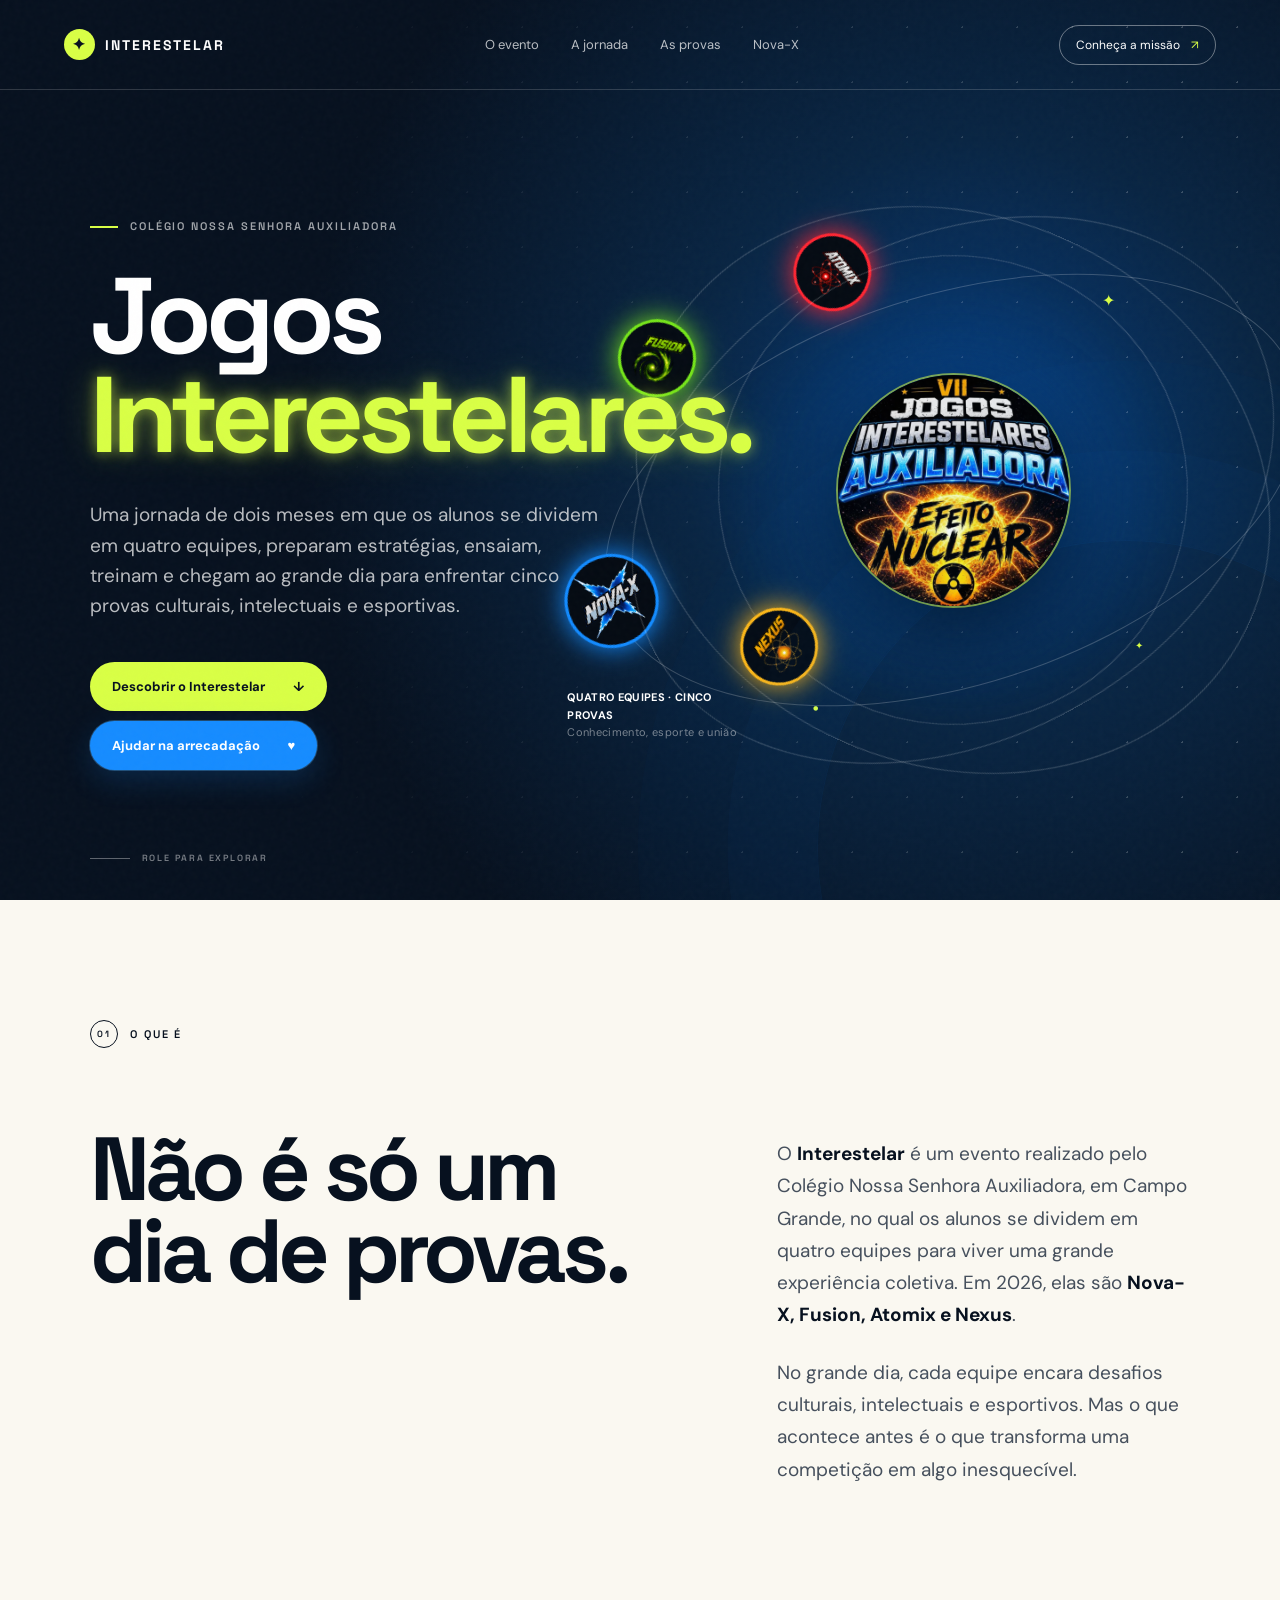
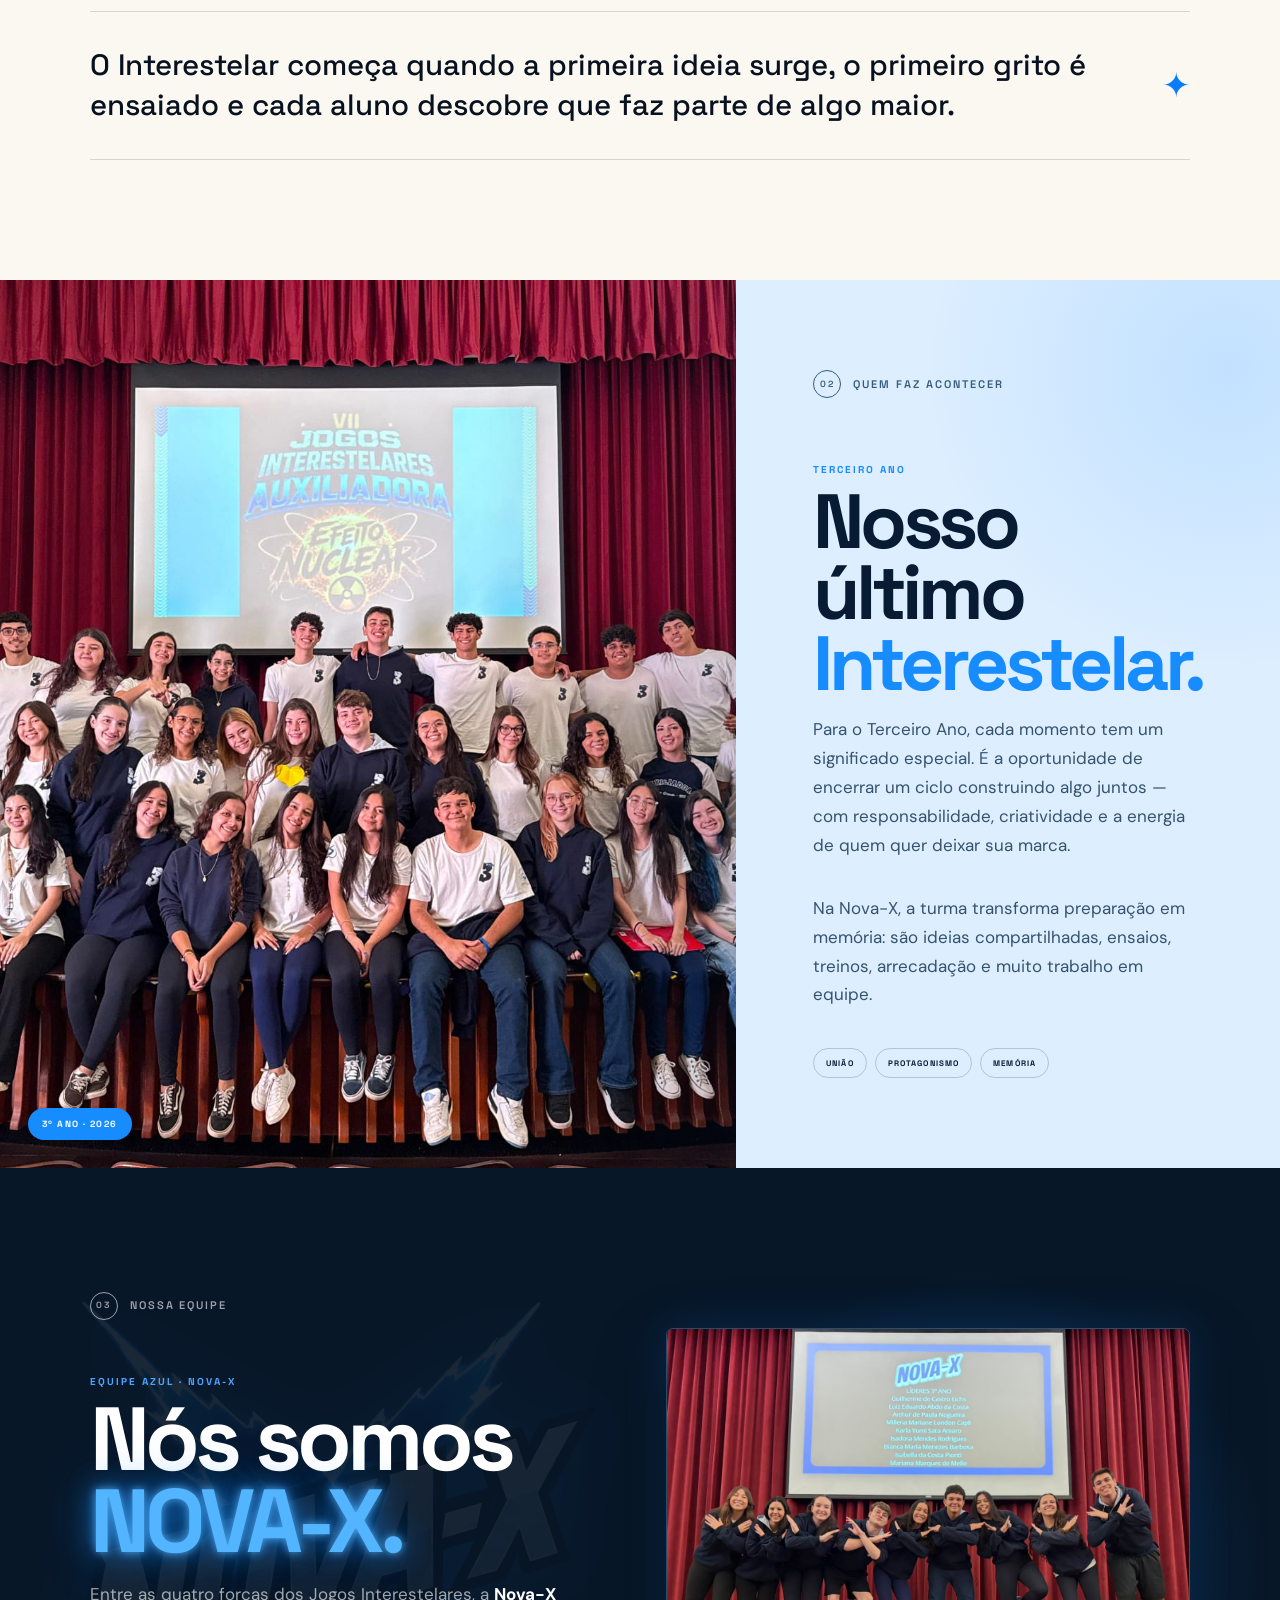
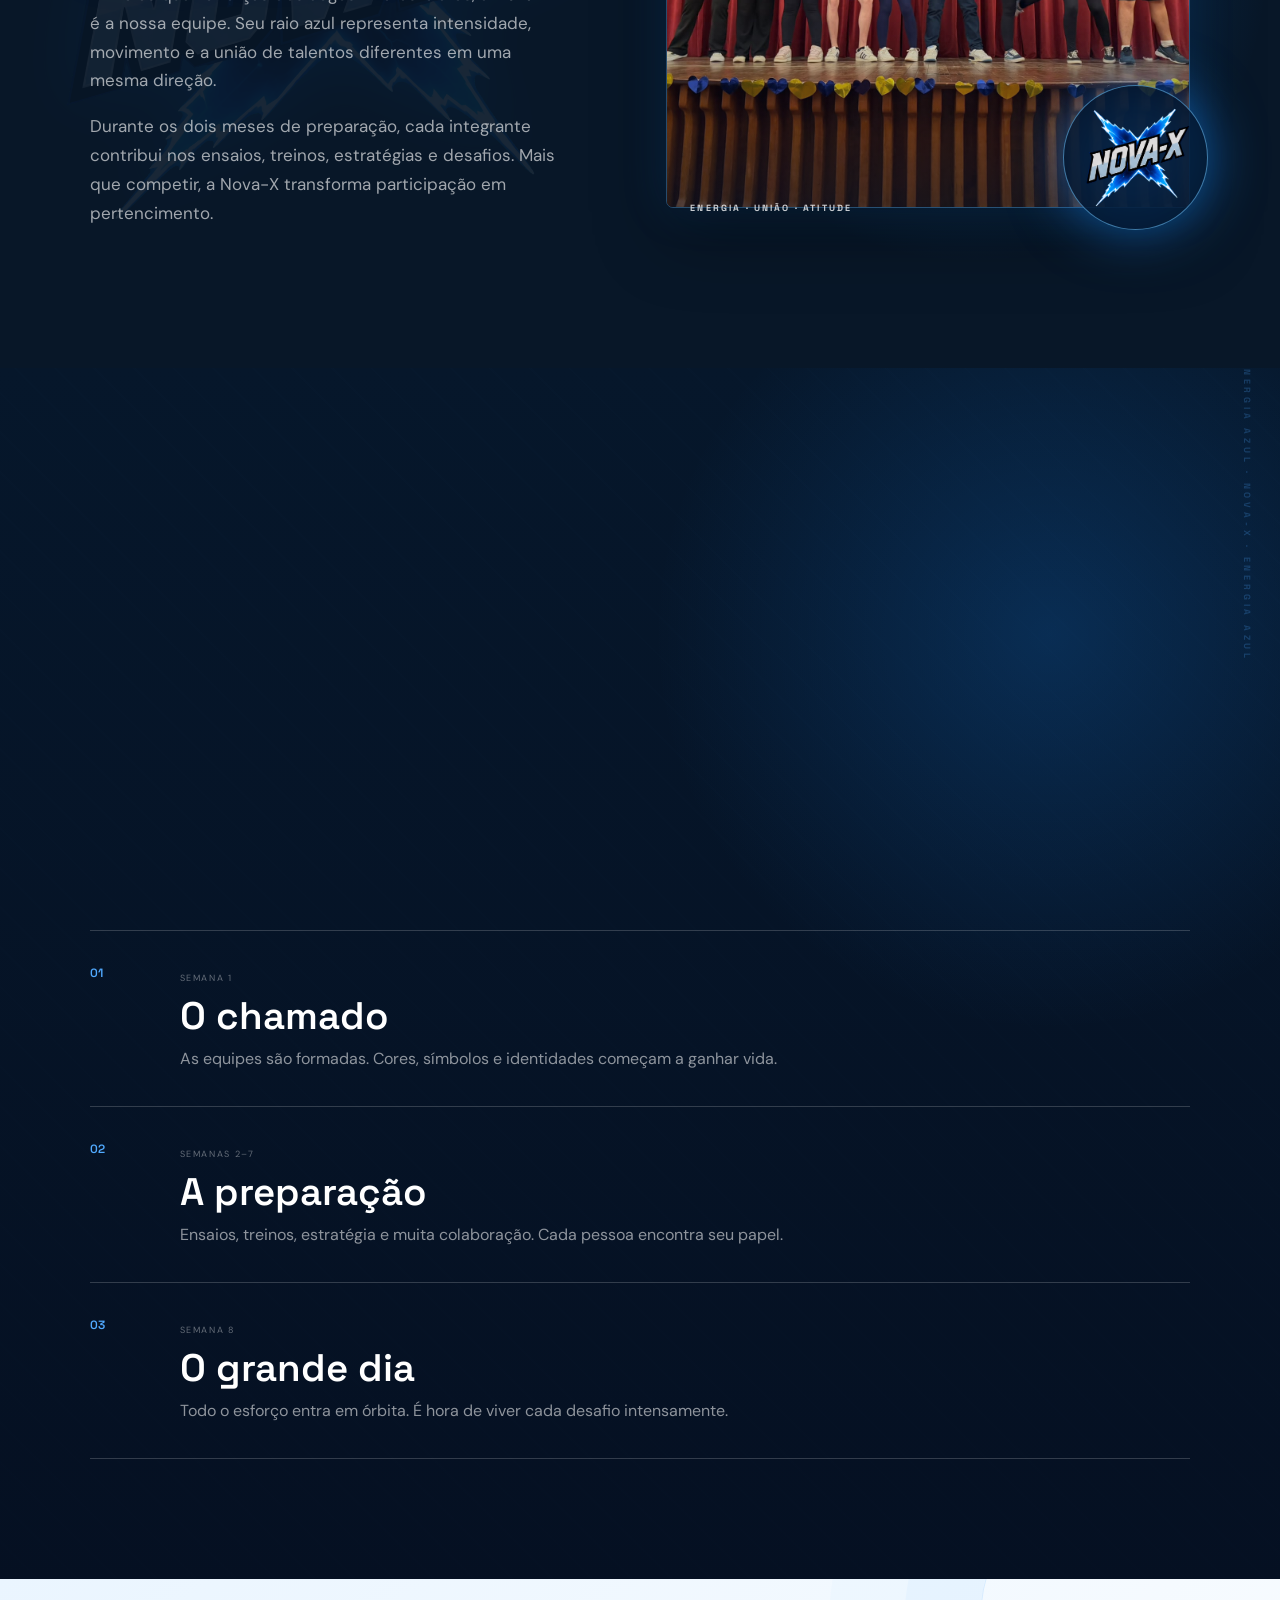
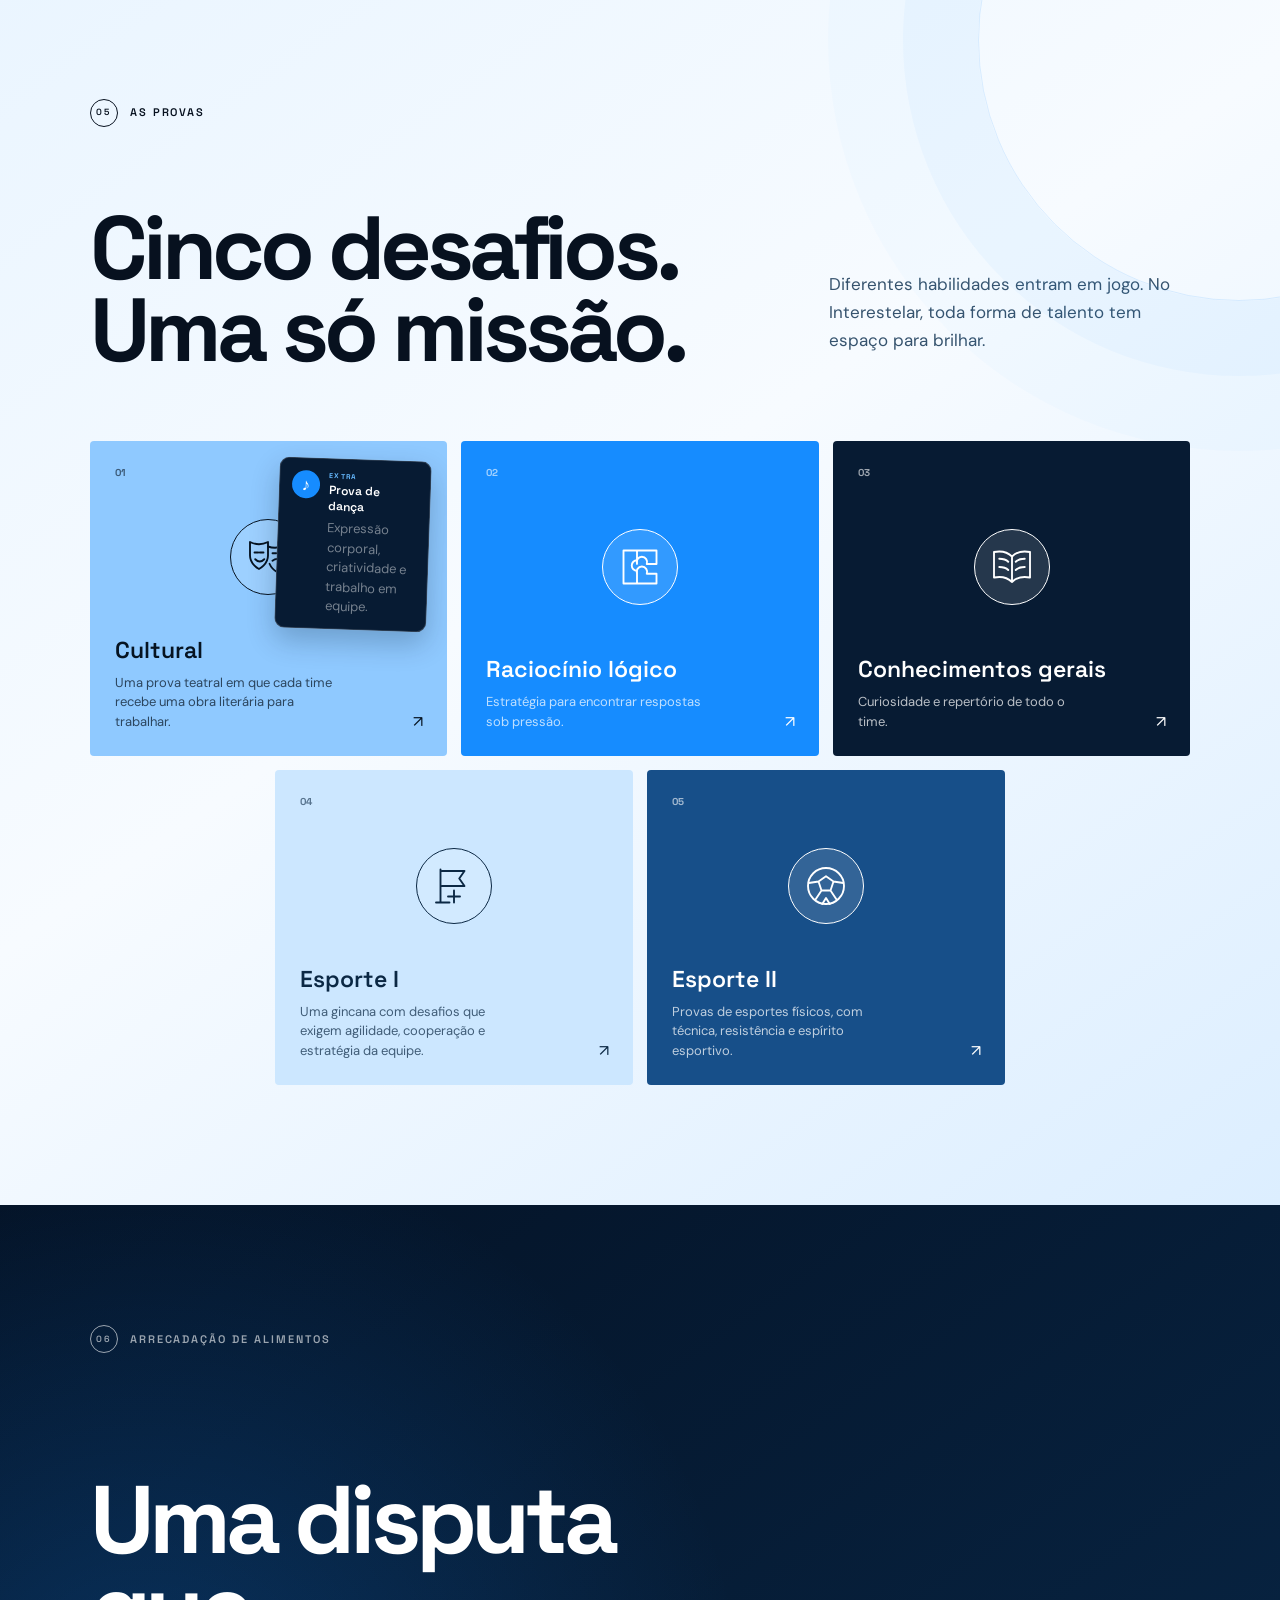
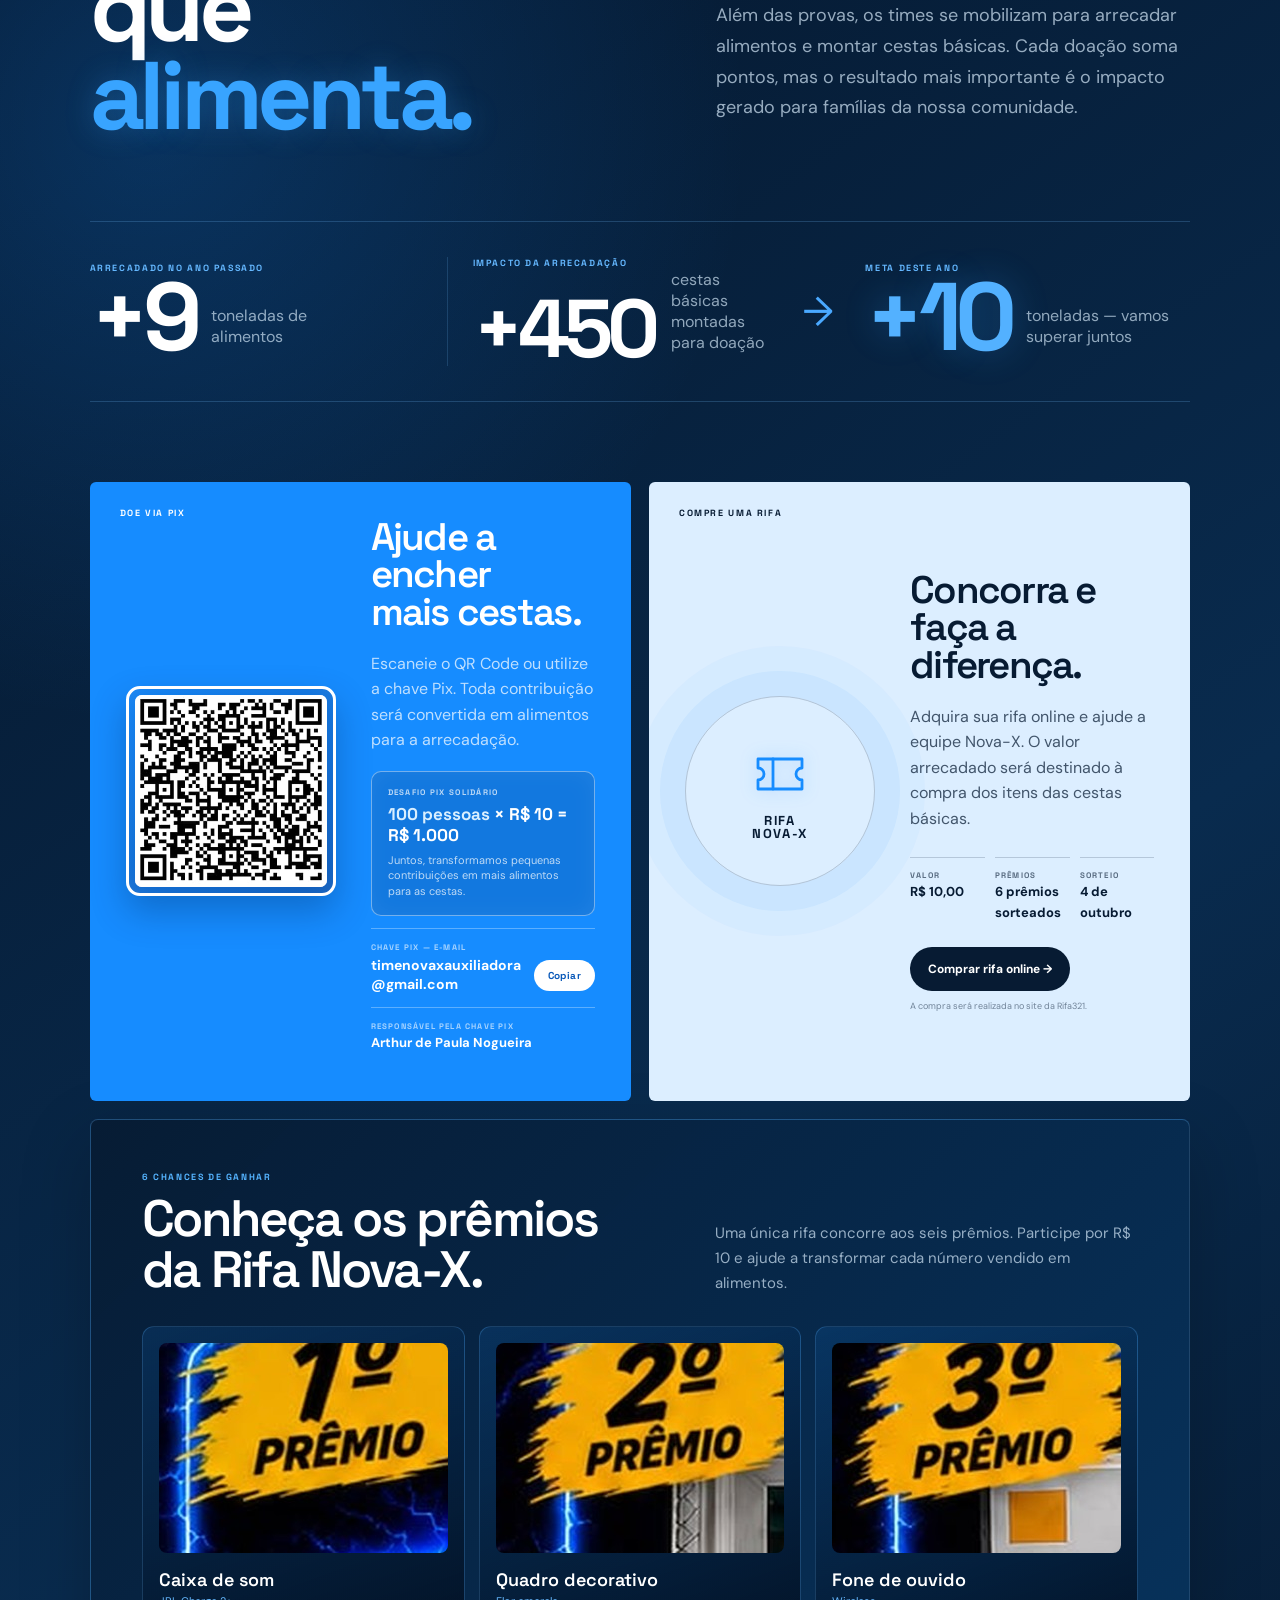
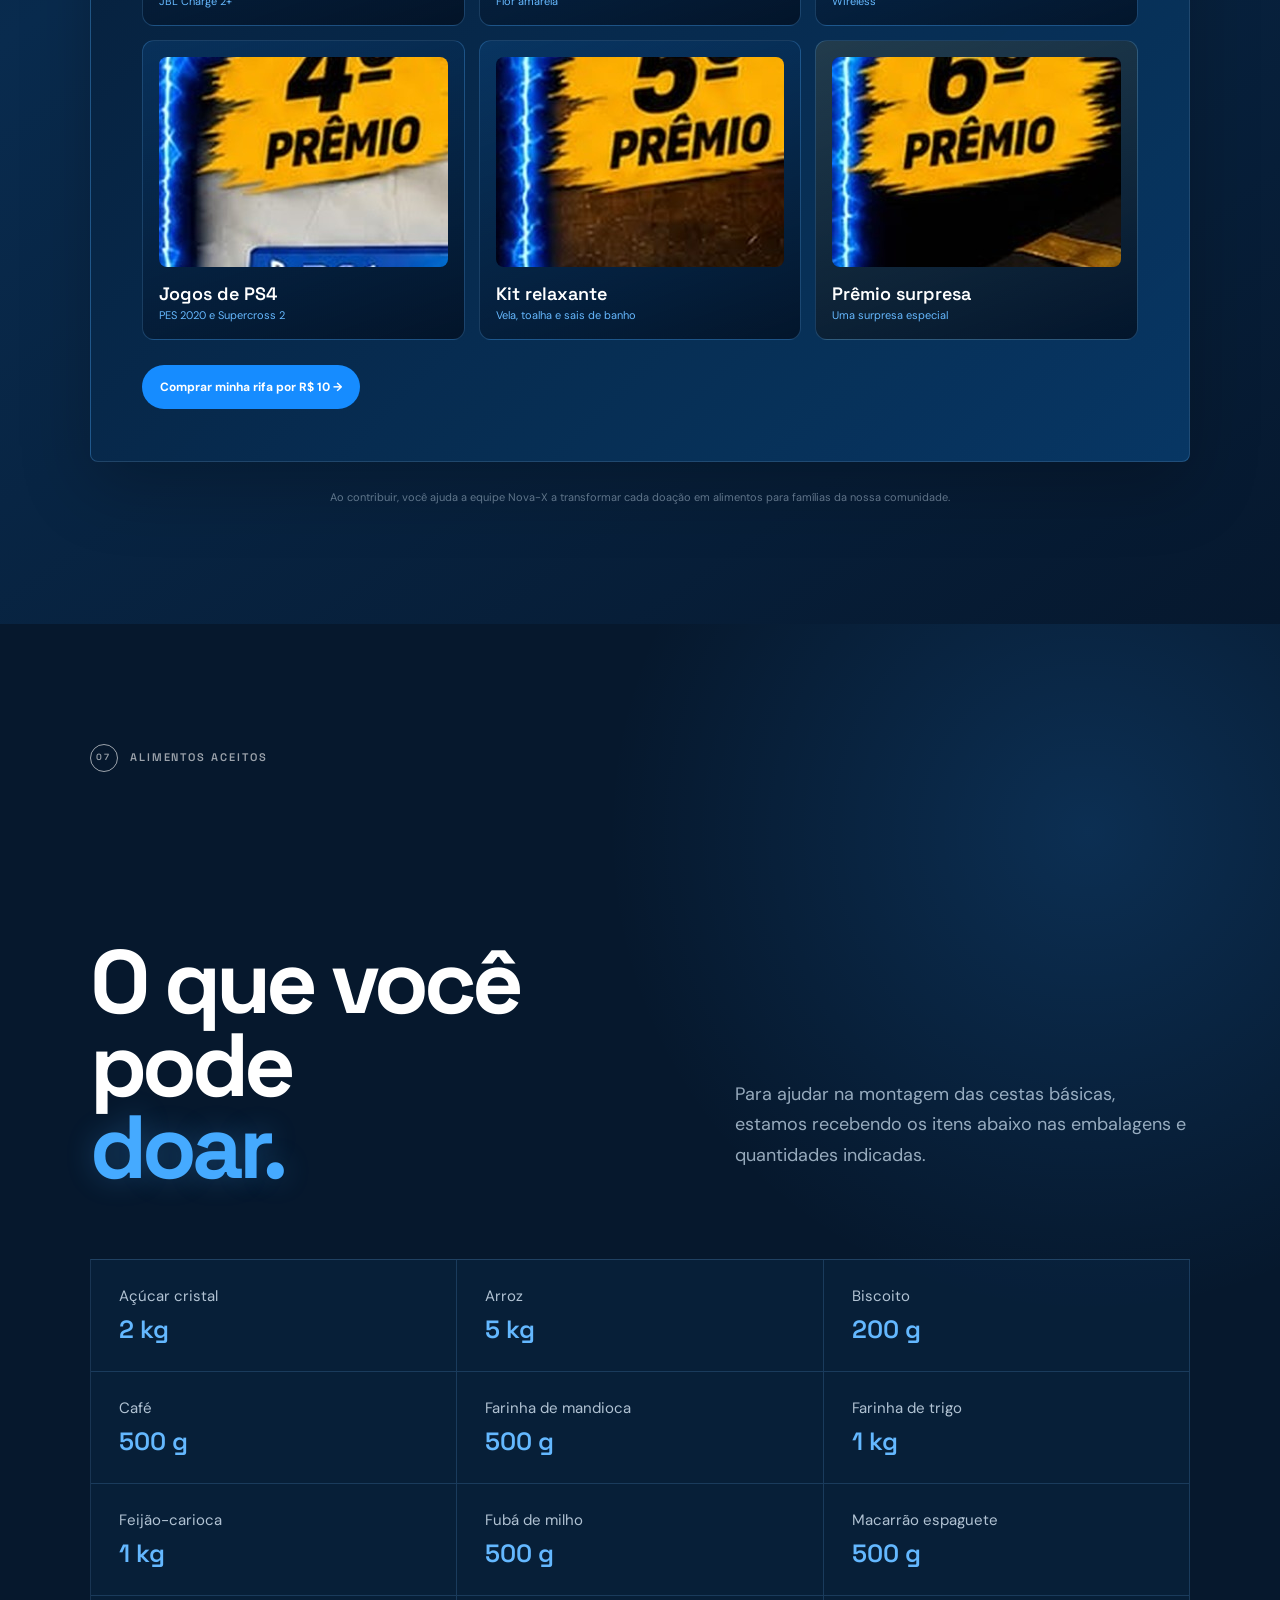
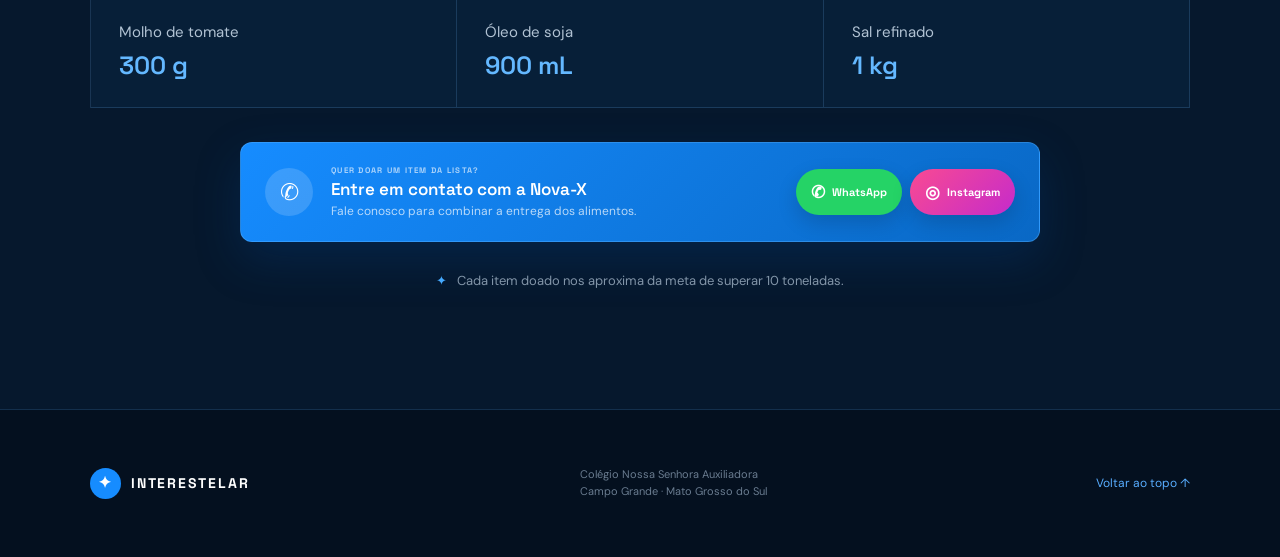
==== commit de29f0e9: "Corrige imagens individuais dos prêmios com autorização do responsável" ====
--- a/index.html
+++ b/index.html
@@ -187,12 +187,12 @@
           <p>Uma única rifa concorre aos seis prêmios. Participe por R$ 10 e ajude a transformar cada número vendido em alimentos.</p>
         </div>
         <div class="raffle-prizes-grid">
-          <article class="prize-card"><span>1º PRÊMIO</span><div class="prize-art"><img class="prize-cut prize-cut-1" src="rifa-premios-recortados.png?v=20260818-44" alt="Caixa de som JBL Charge 2+"></div><h4>Caixa de som</h4><p>JBL Charge 2+</p></article>
-          <article class="prize-card"><span>2º PRÊMIO</span><div class="prize-art"><img class="prize-cut prize-cut-2" src="rifa-premios-recortados.png?v=20260818-44" alt="Quadro decorativo com flores amarelas"></div><h4>Quadro decorativo</h4><p>Flor amarela</p></article>
-          <article class="prize-card"><span>3º PRÊMIO</span><div class="prize-art"><img class="prize-cut prize-cut-3" src="rifa-premios-recortados.png?v=20260818-44" alt="Fone de ouvido sem fio"></div><h4>Fone de ouvido</h4><p>Wireless</p></article>
-          <article class="prize-card"><span>4º PRÊMIO</span><div class="prize-art"><img class="prize-cut prize-cut-4" src="rifa-premios-recortados.png?v=20260818-44" alt="Jogos PES 2020 e Supercross 2 para PlayStation 4"></div><h4>Jogos de PS4</h4><p>PES 2020 e Supercross 2</p></article>
-          <article class="prize-card"><span>5º PRÊMIO</span><div class="prize-art"><img class="prize-cut prize-cut-5" src="rifa-premios-recortados.png?v=20260818-44" alt="Kit relaxante com vela aromática, toalha e sais de banho"></div><h4>Kit relaxante</h4><p>Vela, toalha e sais de banho</p></article>
-          <article class="prize-card prize-card-mystery"><span>6º PRÊMIO</span><div class="prize-art"><img class="prize-cut prize-cut-6" src="rifa-premios-recortados.png?v=20260818-44" alt="Caixa representando um prêmio surpresa"></div><h4>Prêmio surpresa</h4><p>Uma surpresa especial</p></article>
+          <article class="prize-card"><div class="prize-art"><img src="rifa-premio-1.jpg?v=20260818-45" alt="Caixa de som JBL Charge 2+"></div><h4>Caixa de som</h4><p>JBL Charge 2+</p></article>
+          <article class="prize-card"><div class="prize-art"><img src="rifa-premio-2.jpg?v=20260818-45" alt="Quadro decorativo com flores amarelas"></div><h4>Quadro decorativo</h4><p>Flor amarela</p></article>
+          <article class="prize-card"><div class="prize-art"><img src="rifa-premio-3.jpg?v=20260818-45" alt="Fone de ouvido sem fio"></div><h4>Fone de ouvido</h4><p>Wireless</p></article>
+          <article class="prize-card"><div class="prize-art"><img src="rifa-premio-4.jpg?v=20260818-45" alt="Jogos PES 2020 e Supercross 2 para PlayStation 4"></div><h4>Jogos de PS4</h4><p>PES 2020 e Supercross 2</p></article>
+          <article class="prize-card"><div class="prize-art"><img src="rifa-premio-5.jpg?v=20260818-45" alt="Kit relaxante com vela aromática, toalha e sais de banho"></div><h4>Kit relaxante</h4><p>Vela, toalha e sais de banho</p></article>
+          <article class="prize-card prize-card-mystery"><div class="prize-art"><img src="rifa-premio-6.jpg?v=20260818-45" alt="Caixa representando um prêmio surpresa"></div><h4>Prêmio surpresa</h4><p>Uma surpresa especial</p></article>
         </div>
         <a class="raffle-button raffle-prizes-button" href="https://app.rifa321.com/s/suElH3eg" target="_blank" rel="noopener noreferrer">Comprar minha rifa por R$ 10 →</a>
       </div>
--- a/styles.css
+++ b/styles.css
@@ -129,7 +129,7 @@
 .raffle-link-note { display: block; margin-top: 9px; color: rgba(7,27,51,.5); font-size: 9px; line-height: 1.4; }
 .raffle-prizes-showcase { margin-top: 18px; padding: clamp(28px,4vw,54px); border: 1px solid rgba(107,186,255,.25); border-radius: 8px; background: linear-gradient(135deg,rgba(7,27,51,.92),rgba(8,58,105,.9)); box-shadow: 0 25px 70px rgba(0,0,0,.22); }
 .raffle-prizes-heading { display: grid; grid-template-columns: 1.1fr .9fr; gap: 10px 55px; align-items: end; margin-bottom: 30px; }.raffle-prizes-heading > span { grid-column: 1 / -1; color: #55b4ff; font: 700 9px "Space Grotesk"; letter-spacing: .18em; }.raffle-prizes-heading h3 { margin: 0; font: 600 clamp(32px,4vw,58px)/1 "Space Grotesk"; letter-spacing: -.045em; }.raffle-prizes-heading p { margin: 0; color: rgba(220,239,255,.68); font-size: 15px; line-height: 1.65; }
-.raffle-prizes-gallery { display: grid; grid-template-columns: 1fr 1fr; gap: 16px; }.raffle-prizes-gallery figure { margin: 0; overflow: hidden; border: 1px solid rgba(87,174,255,.35); border-radius: 6px; background: #020711; }.raffle-prizes-gallery img { display: block; width: 100%; aspect-ratio: 1; object-fit: cover; transition: transform .35s ease, filter .35s ease; }.raffle-prizes-gallery figure:hover img { transform: scale(1.025); filter: brightness(1.08); }.raffle-prizes-gallery figcaption { padding: 12px 15px; color: #8dccff; font: 700 10px "Space Grotesk"; letter-spacing: .12em; text-transform: uppercase; }
+.raffle-prizes-grid { display: grid; grid-template-columns: repeat(3,1fr); gap: 14px; }.prize-card { position: relative; min-width: 0; padding: 16px; overflow: hidden; border: 1px solid rgba(92,178,255,.25); border-radius: 12px; background: linear-gradient(160deg,rgba(22,140,255,.13),rgba(2,13,29,.75)); transition: transform .25s ease, border-color .25s ease, box-shadow .25s ease; }.prize-card:hover { transform: translateY(-5px); border-color: rgba(91,183,255,.68); box-shadow: 0 18px 35px rgba(0,0,0,.28),0 0 25px rgba(22,140,255,.12); }.prize-card > span { display: inline-flex; padding: 7px 10px; position: absolute; z-index: 2; top: 12px; left: 12px; border-radius: 99px; background: #168cff; color: #fff; font: 700 8px "Space Grotesk"; letter-spacing: .12em; }.prize-art { height: 210px; position: relative; overflow: hidden; border-radius: 8px; background: radial-gradient(circle,#123b67 0,#061426 68%); }.prize-cut { position: absolute; width: 300%; height: 200%; max-width: none; object-fit: fill; filter: drop-shadow(0 14px 18px rgba(0,0,0,.38)); }.prize-cut-1 { left: 0; top: 0; }.prize-cut-2 { left: -100%; top: 0; }.prize-cut-3 { left: -200%; top: 0; }.prize-cut-4 { left: 0; top: -100%; }.prize-cut-5 { left: -100%; top: -100%; }.prize-cut-6 { left: -200%; top: -100%; }.prize-card h4 { margin: 15px 0 3px; color: #fff; font: 600 18px "Space Grotesk"; }.prize-card p { margin: 0; color: #66b9ff; font-size: 11px; line-height: 1.4; }.prize-card-mystery { background: linear-gradient(160deg,rgba(255,183,31,.11),rgba(2,13,29,.78)); }
 .raffle-prizes-button { margin-top: 25px; background: #168cff; }.raffle-prizes-button:hover { background: #fff; color: #071b33; }
 
 @media (prefers-reduced-motion: reduce) { html { scroll-behavior: auto; }.reveal { opacity: 1; transform: none; transition: none; }.team-orbit-line, .orbit-team, .final-orbit, .team-dot, .nova-feature::before, .nova-feature h2 em { animation: none; } }
@@ -144,7 +144,7 @@
   .hero-buttons { flex-direction: column; width: 100%; }.hero-buttons .button { justify-content: space-between; width: 100%; }
   .class-photo { min-height: 390px; }.class-copy { padding: 70px 6vw; }
   .donate-card,.raffle-card { grid-template-columns: 1fr; padding: 70px 25px 28px; }.qr-code-frame { width: 175px; height: 175px; margin: auto; }.qr-code-inner { width: 132px; height: 132px; }.qr-code-inner img { width: 254px; left: -62px; top: -167px; }.raffle-symbol { width: 155px; height: 155px; margin: auto; }.raffle-details { grid-template-columns: 1fr; }.impact-numbers article { grid-template-columns: 1fr; }.impact-numbers span { padding: 8px 0 0; }.food-contact-pop { grid-template-columns: auto 1fr; padding: 18px; }.food-contact-buttons { grid-column: 1 / -1; width: 100%; }.contact-button { flex: 1; justify-content: center; }
-  .raffle-prizes-heading,.raffle-prizes-gallery { grid-template-columns: 1fr; }.raffle-prizes-heading { gap: 16px; }.raffle-prizes-heading > span { grid-column: auto; }.raffle-prizes-showcase { padding: 28px 18px; }.raffle-prizes-button { width: 100%; justify-content: center; text-align: center; }
+  .raffle-prizes-heading { grid-template-columns: 1fr; gap: 16px; }.raffle-prizes-heading > span { grid-column: auto; }.raffle-prizes-grid { grid-template-columns: 1fr 1fr; }.prize-art { height: 155px; }.raffle-prizes-showcase { padding: 28px 18px; }.raffle-prizes-button { width: 100%; justify-content: center; text-align: center; }
   .nova-feature-art { min-height: 390px; }.nova-team-photo { height: 360px; }.nova-photo-emblem { width: 105px; height: 105px; right: -8px; bottom: 12px; }.nova-feature-art > span { left: 16px; bottom: 25px; letter-spacing: .13em; }
   .nuclear-badge { left: -7px; top: 2%; transform: scale(.82); }
   .site-header { height: 75px; }.hero { padding: 115px 6vw 45px; min-height: 900px; }.hero h1 { font-size: 54px; }.hero-lead { font-size: 16px; }.hero-actions { align-items: flex-start; flex-direction: column; }.hero-visual { min-height: 360px; margin: 10px 0 0; transform: scale(.72); }.official-logo { width: 210px; height: 210px; }.logo-halo { width: 330px; height: 330px; }.nova-seal { width: 90px; height: 90px; right: -35px; bottom: 0; }.nova-seal img { width: 56px; height: 56px; }.scroll-note { display:none; }.section { padding: 85px 6vw; }.intro h2, .challenges h2, .teams h2, .journey h2 { font-size: 47px; }.intro-copy { font-size: 17px; }.manifesto { margin-top: 65px; }.challenge-grid { grid-template-columns: 1fr; }.challenge-card, .challenge-card:nth-child(4), .challenge-card:last-child { grid-column: auto; min-height: 285px; }.dance-pop { width: 145px; top: 14px; right: 14px; }.timeline article { grid-template-columns: 55px 1fr; }.team-orbit { transform: scale(.7); margin: -30px -90px; }.teams { min-height: 900px; }.foods-heading { margin-bottom: 42px; }.foods-list { grid-template-columns: 1fr; }.foods-list div { min-height: 88px; padding: 20px; } footer { flex-direction: column; align-items: flex-start; gap: 25px; }
@@ -194,4 +194,5 @@
 @media (max-width: 580px) {
   .orbit-team.is-expanded { width: 116px; height: 116px; left: -58px; margin-top: -58px; }
 }
+@media (max-width: 390px) { .raffle-prizes-grid { grid-template-columns: 1fr; }.prize-art { height: 210px; } }
 
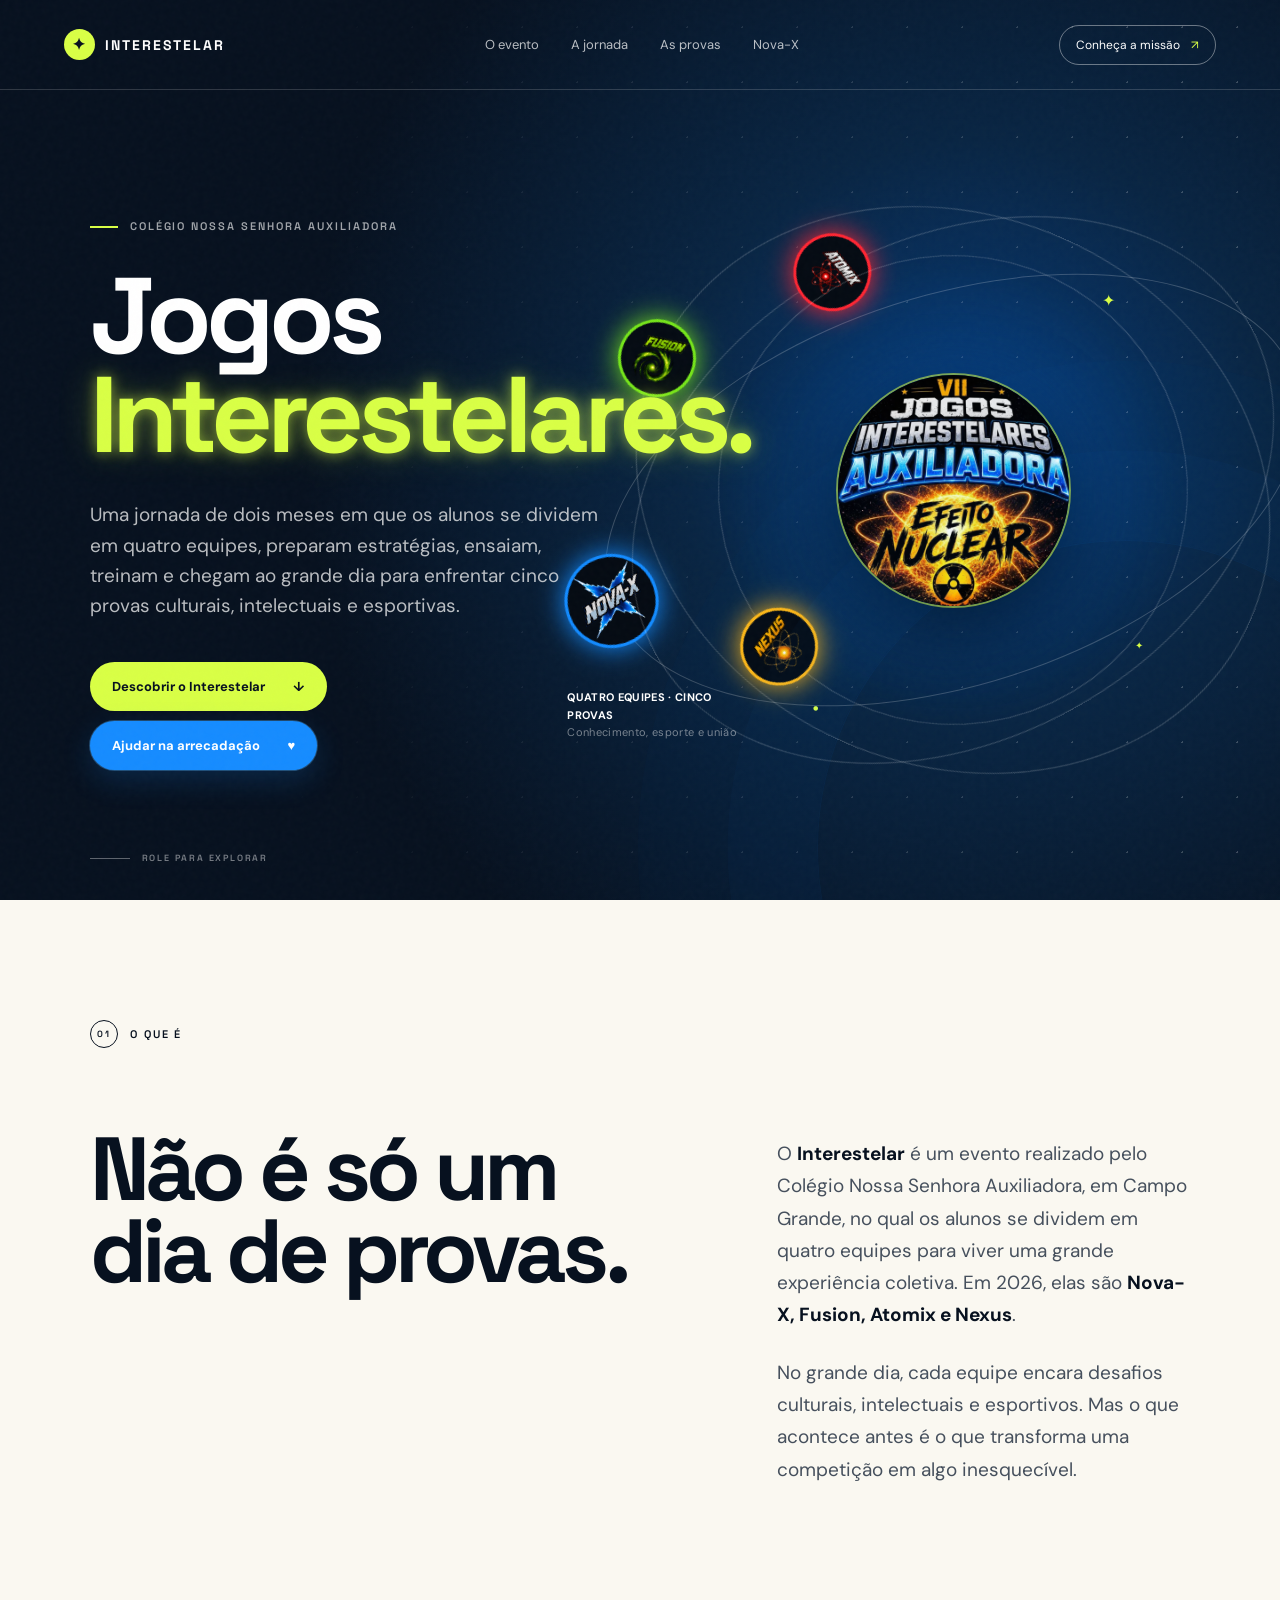
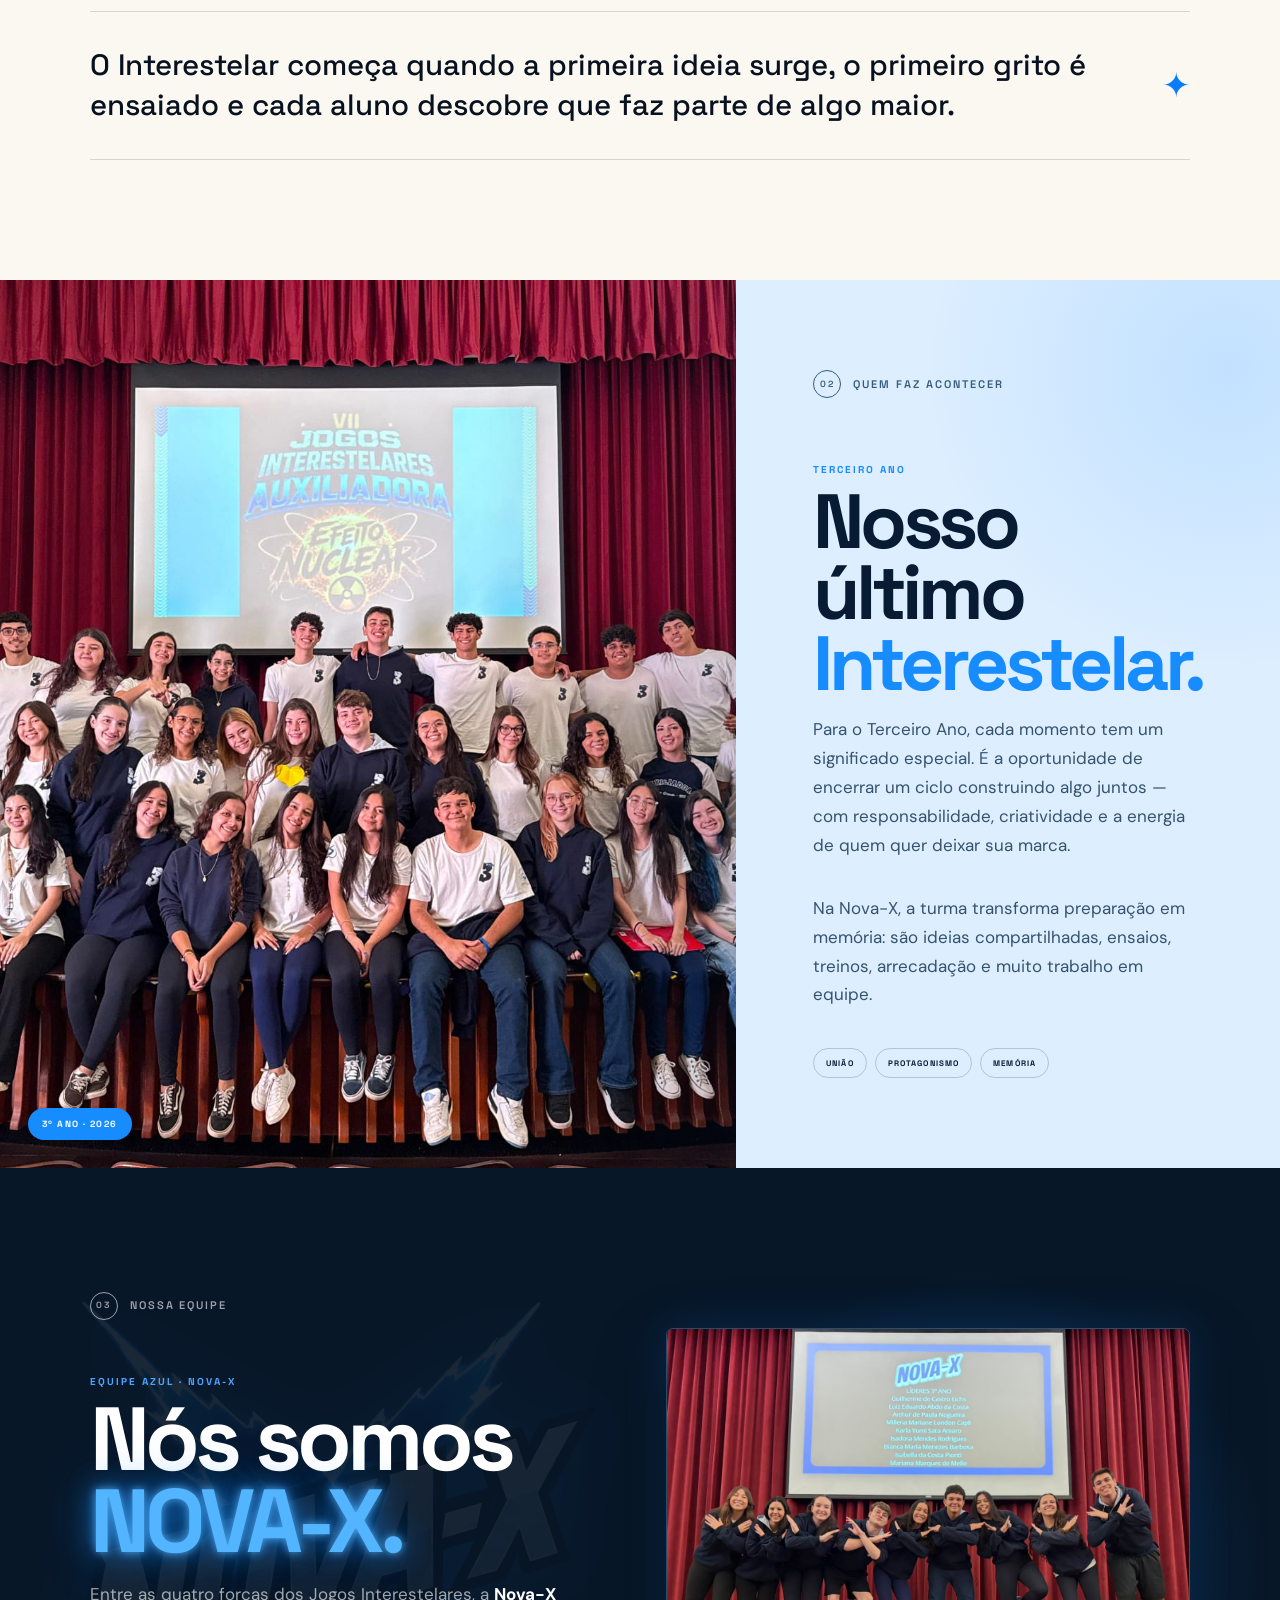
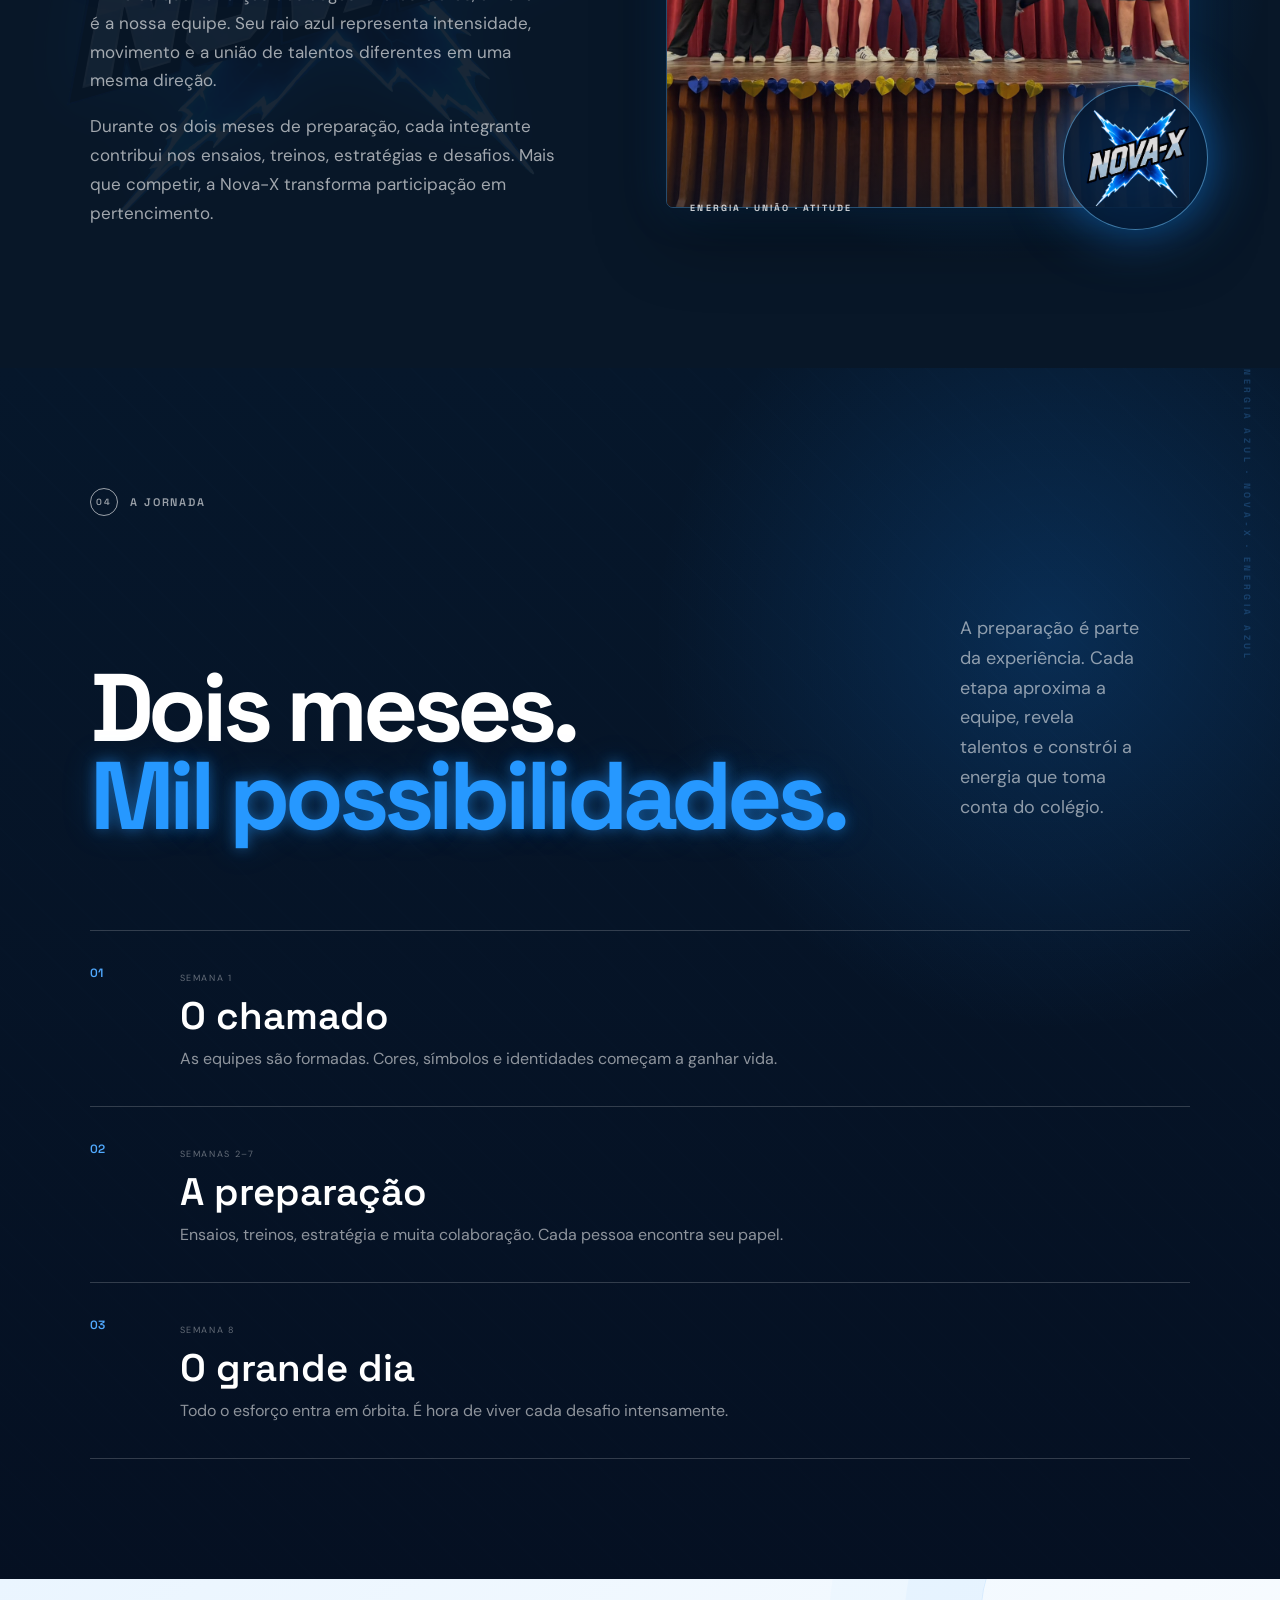
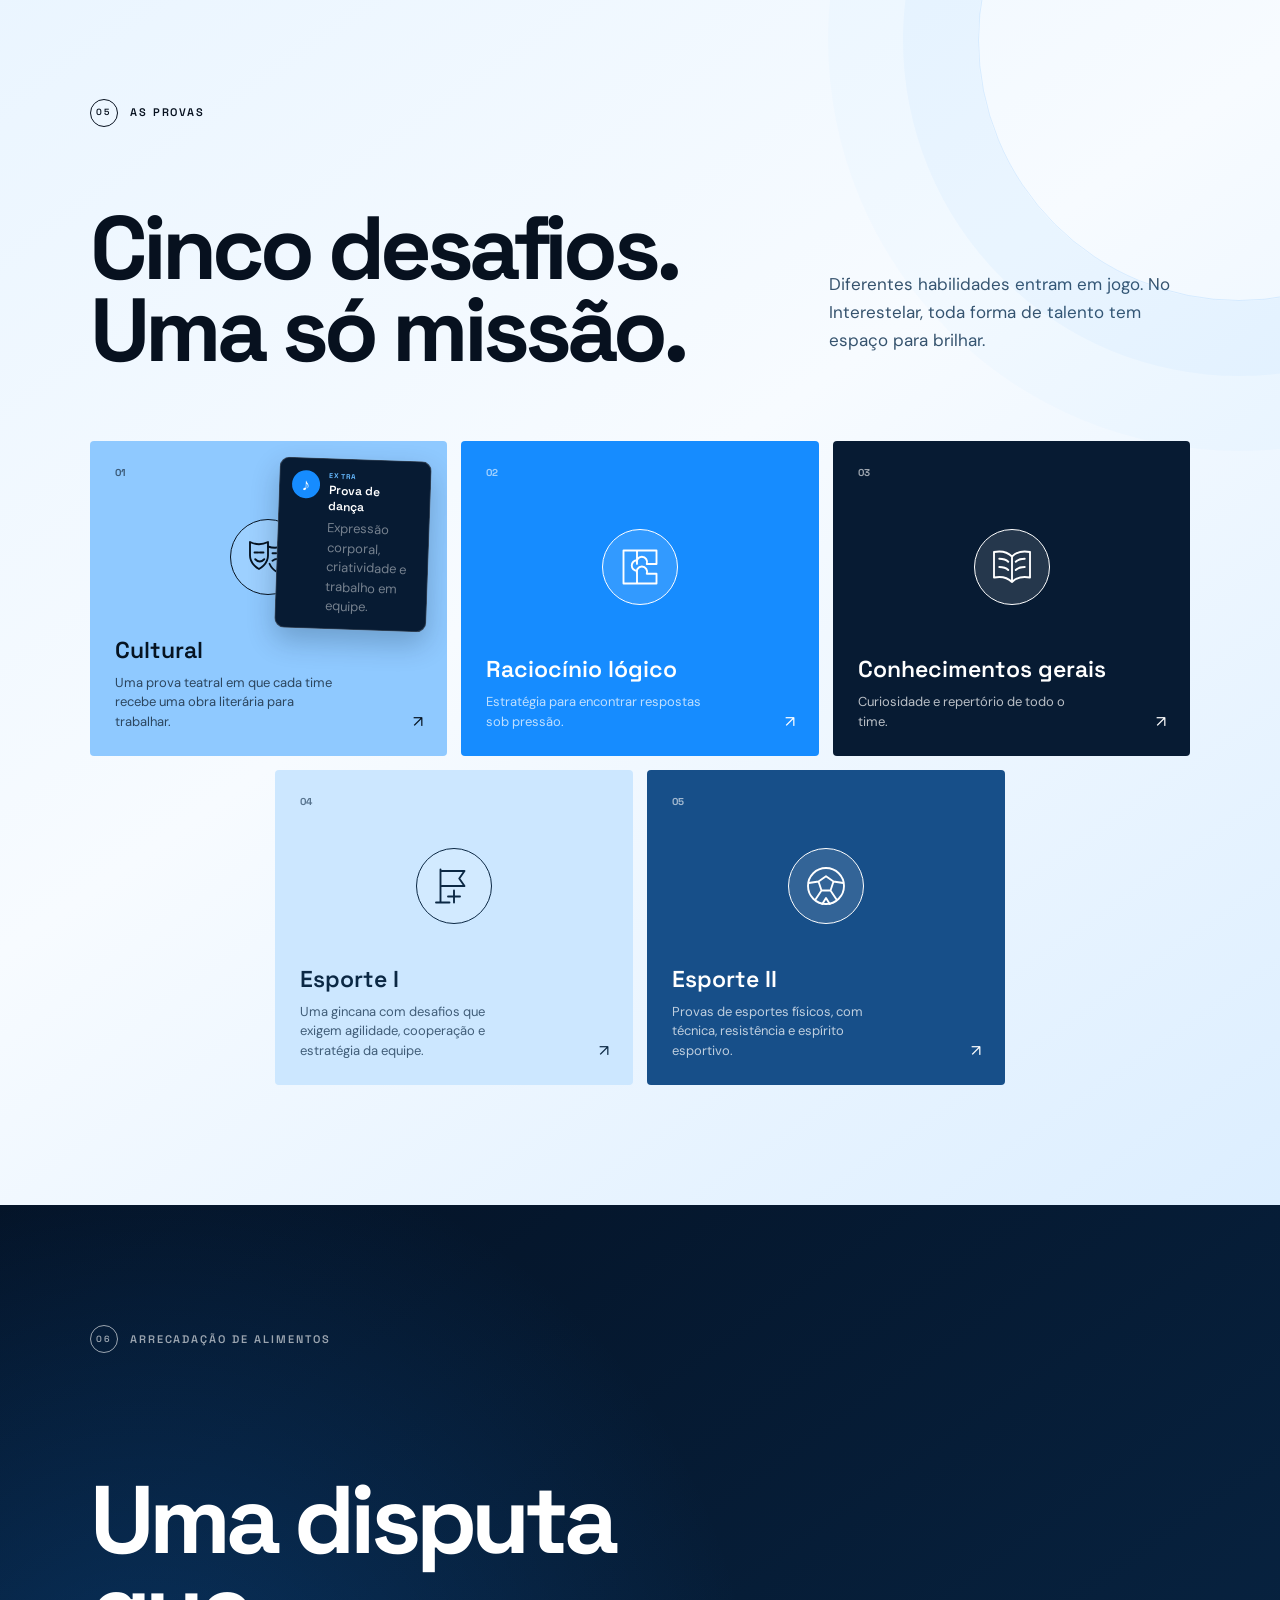
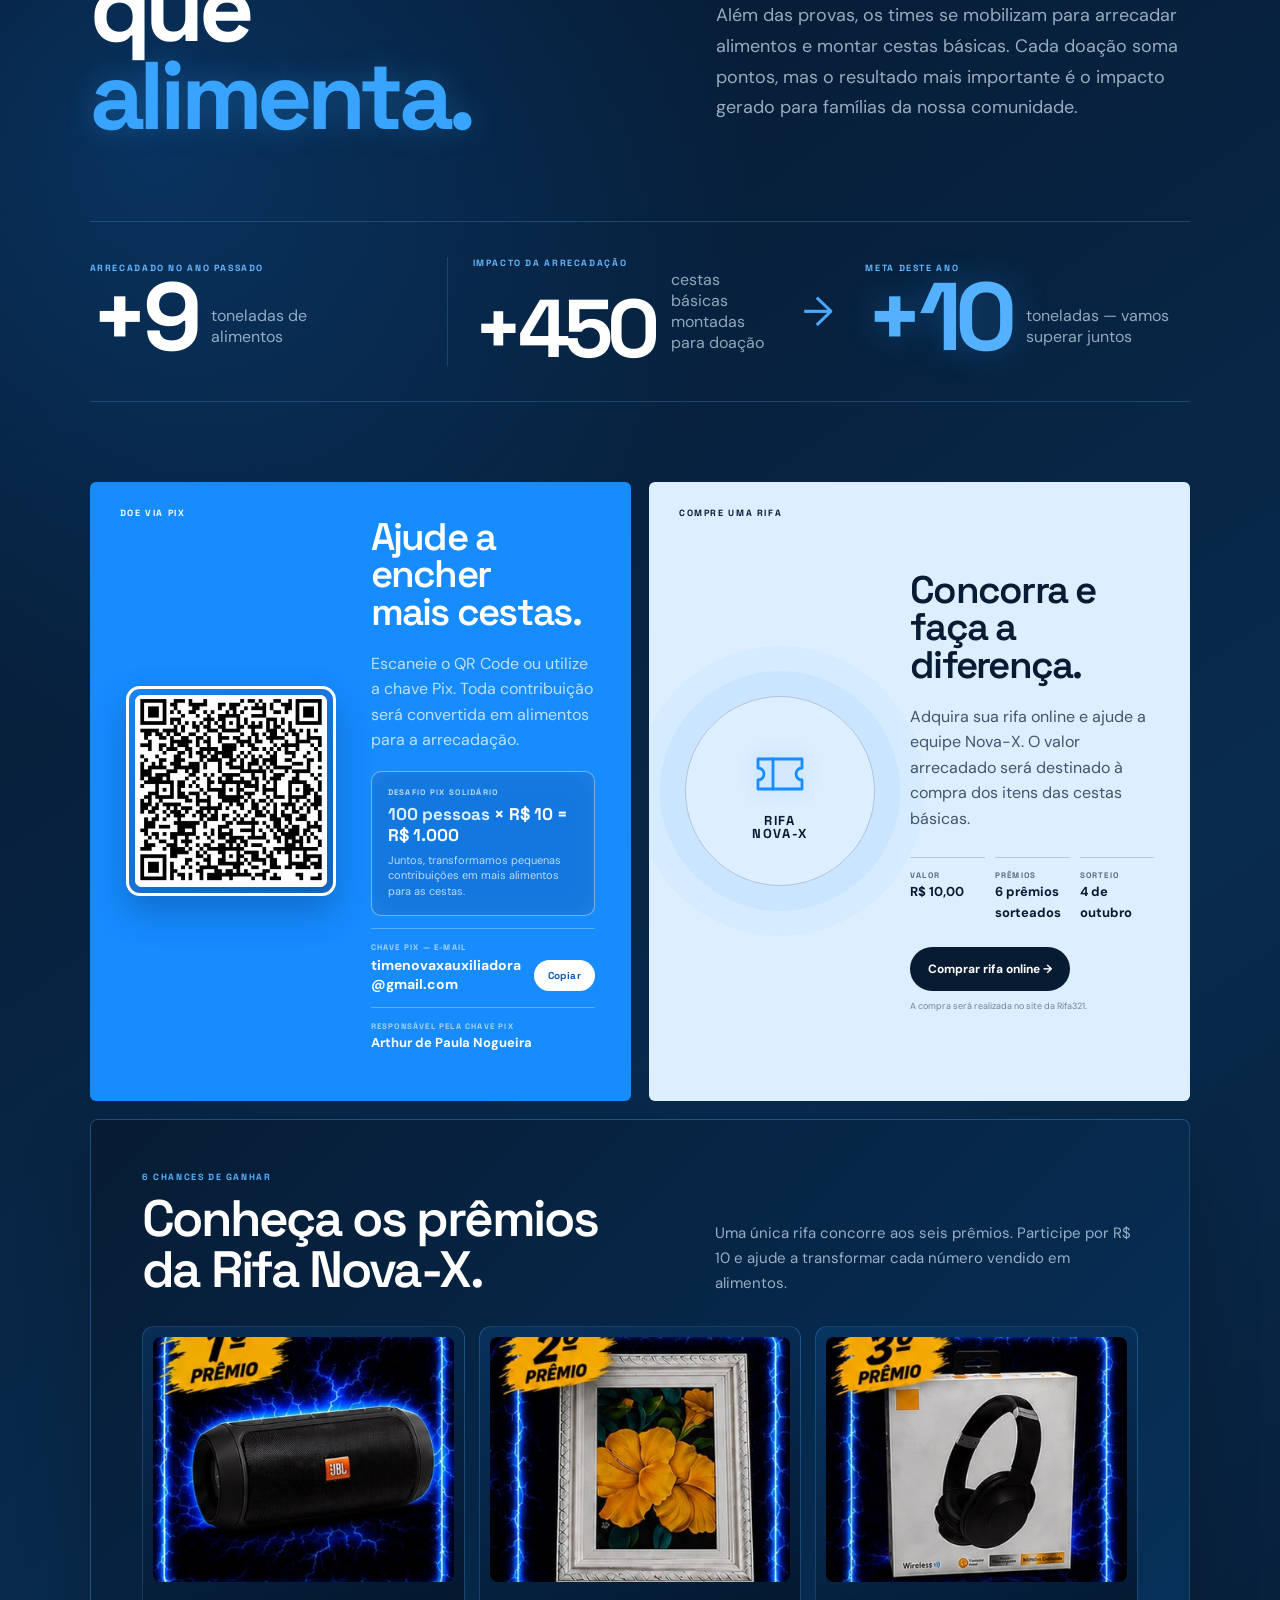
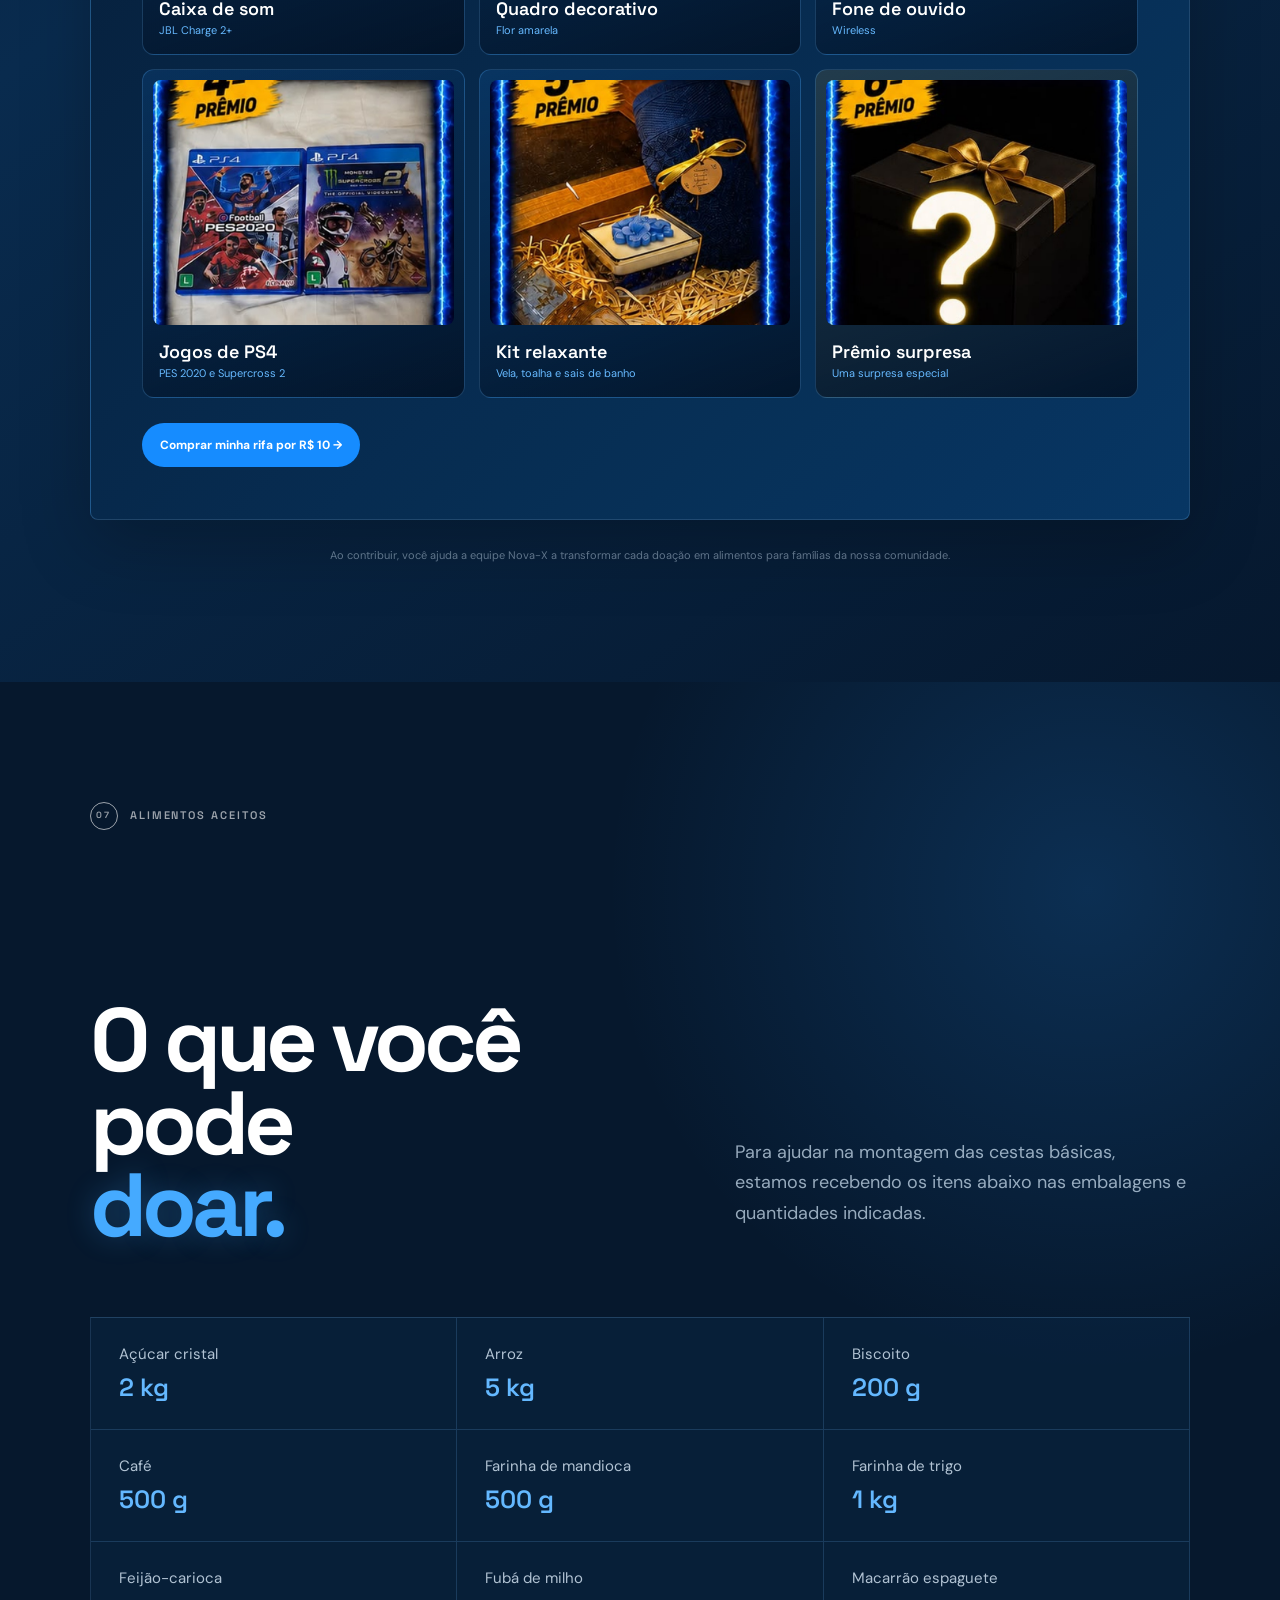
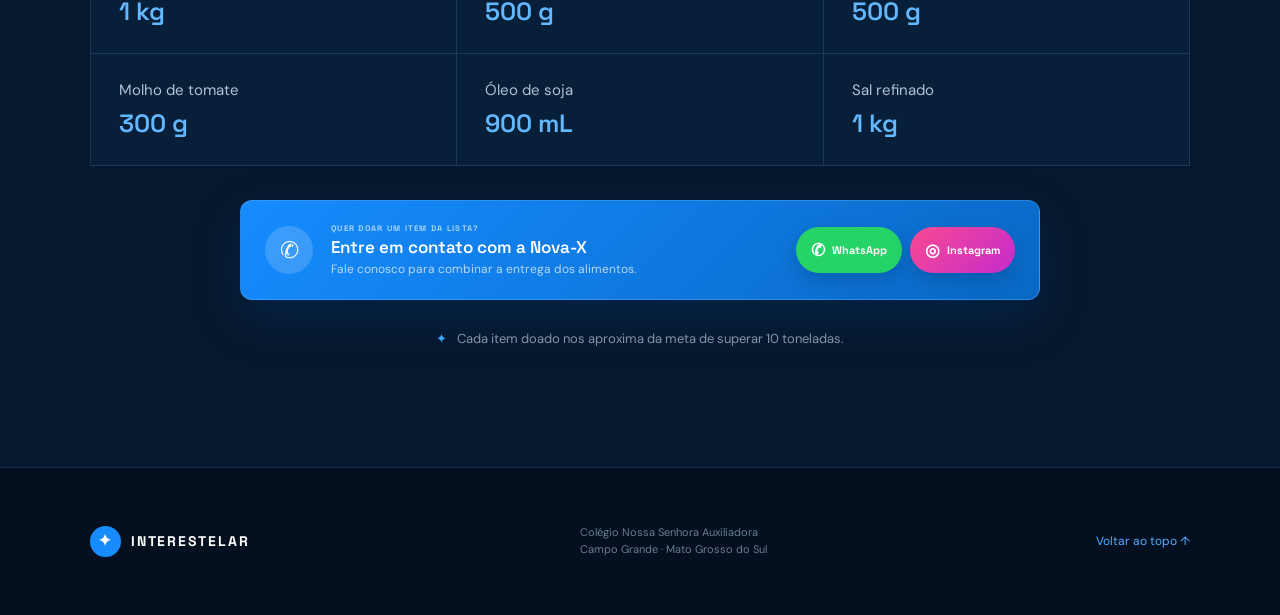
==== commit e2324192: "Força atualização do CSS da galeria de prêmios" ====
--- a/index.html
+++ b/index.html
@@ -26,7 +26,7 @@
   <link rel="preconnect" href="https://fonts.googleapis.com">
   <link rel="preconnect" href="https://fonts.gstatic.com" crossorigin>
   <link href="https://fonts.googleapis.com/css2?family=DM+Sans:wght@400;500;600;700&family=Space+Grotesk:wght@500;600;700&display=swap" rel="stylesheet">
-  <link rel="stylesheet" href="styles.css?v=20260815-41">
+  <link rel="stylesheet" href="styles.css?v=20260818-46">
 </head>
 <body>
   <div class="noise" aria-hidden="true"></div>
--- a/styles.css
+++ b/styles.css
@@ -129,7 +129,7 @@
 .raffle-link-note { display: block; margin-top: 9px; color: rgba(7,27,51,.5); font-size: 9px; line-height: 1.4; }
 .raffle-prizes-showcase { margin-top: 18px; padding: clamp(28px,4vw,54px); border: 1px solid rgba(107,186,255,.25); border-radius: 8px; background: linear-gradient(135deg,rgba(7,27,51,.92),rgba(8,58,105,.9)); box-shadow: 0 25px 70px rgba(0,0,0,.22); }
 .raffle-prizes-heading { display: grid; grid-template-columns: 1.1fr .9fr; gap: 10px 55px; align-items: end; margin-bottom: 30px; }.raffle-prizes-heading > span { grid-column: 1 / -1; color: #55b4ff; font: 700 9px "Space Grotesk"; letter-spacing: .18em; }.raffle-prizes-heading h3 { margin: 0; font: 600 clamp(32px,4vw,58px)/1 "Space Grotesk"; letter-spacing: -.045em; }.raffle-prizes-heading p { margin: 0; color: rgba(220,239,255,.68); font-size: 15px; line-height: 1.65; }
-.raffle-prizes-grid { display: grid; grid-template-columns: repeat(3,1fr); gap: 14px; }.prize-card { position: relative; min-width: 0; padding: 16px; overflow: hidden; border: 1px solid rgba(92,178,255,.25); border-radius: 12px; background: linear-gradient(160deg,rgba(22,140,255,.13),rgba(2,13,29,.75)); transition: transform .25s ease, border-color .25s ease, box-shadow .25s ease; }.prize-card:hover { transform: translateY(-5px); border-color: rgba(91,183,255,.68); box-shadow: 0 18px 35px rgba(0,0,0,.28),0 0 25px rgba(22,140,255,.12); }.prize-card > span { display: inline-flex; padding: 7px 10px; position: absolute; z-index: 2; top: 12px; left: 12px; border-radius: 99px; background: #168cff; color: #fff; font: 700 8px "Space Grotesk"; letter-spacing: .12em; }.prize-art { height: 210px; position: relative; overflow: hidden; border-radius: 8px; background: radial-gradient(circle,#123b67 0,#061426 68%); }.prize-cut { position: absolute; width: 300%; height: 200%; max-width: none; object-fit: fill; filter: drop-shadow(0 14px 18px rgba(0,0,0,.38)); }.prize-cut-1 { left: 0; top: 0; }.prize-cut-2 { left: -100%; top: 0; }.prize-cut-3 { left: -200%; top: 0; }.prize-cut-4 { left: 0; top: -100%; }.prize-cut-5 { left: -100%; top: -100%; }.prize-cut-6 { left: -200%; top: -100%; }.prize-card h4 { margin: 15px 0 3px; color: #fff; font: 600 18px "Space Grotesk"; }.prize-card p { margin: 0; color: #66b9ff; font-size: 11px; line-height: 1.4; }.prize-card-mystery { background: linear-gradient(160deg,rgba(255,183,31,.11),rgba(2,13,29,.78)); }
+.raffle-prizes-grid { display: grid; grid-template-columns: repeat(3,1fr); gap: 14px; }.prize-card { position: relative; min-width: 0; padding: 10px 10px 16px; overflow: hidden; border: 1px solid rgba(92,178,255,.25); border-radius: 12px; background: linear-gradient(160deg,rgba(22,140,255,.13),rgba(2,13,29,.75)); transition: transform .25s ease, border-color .25s ease, box-shadow .25s ease; }.prize-card:hover { transform: translateY(-5px); border-color: rgba(91,183,255,.68); box-shadow: 0 18px 35px rgba(0,0,0,.28),0 0 25px rgba(22,140,255,.12); }.prize-art { height: 245px; overflow: hidden; border-radius: 8px; background: #020711; }.prize-art img { display: block; width: 100%; height: 100%; object-fit: cover; transition: transform .3s ease, filter .3s ease; }.prize-card:hover .prize-art img { transform: scale(1.025); filter: brightness(1.08); }.prize-card h4 { margin: 15px 6px 3px; color: #fff; font: 600 18px "Space Grotesk"; }.prize-card p { margin: 0 6px; color: #66b9ff; font-size: 11px; line-height: 1.4; }.prize-card-mystery { background: linear-gradient(160deg,rgba(255,183,31,.11),rgba(2,13,29,.78)); }
 .raffle-prizes-button { margin-top: 25px; background: #168cff; }.raffle-prizes-button:hover { background: #fff; color: #071b33; }
 
 @media (prefers-reduced-motion: reduce) { html { scroll-behavior: auto; }.reveal { opacity: 1; transform: none; transition: none; }.team-orbit-line, .orbit-team, .final-orbit, .team-dot, .nova-feature::before, .nova-feature h2 em { animation: none; } }
